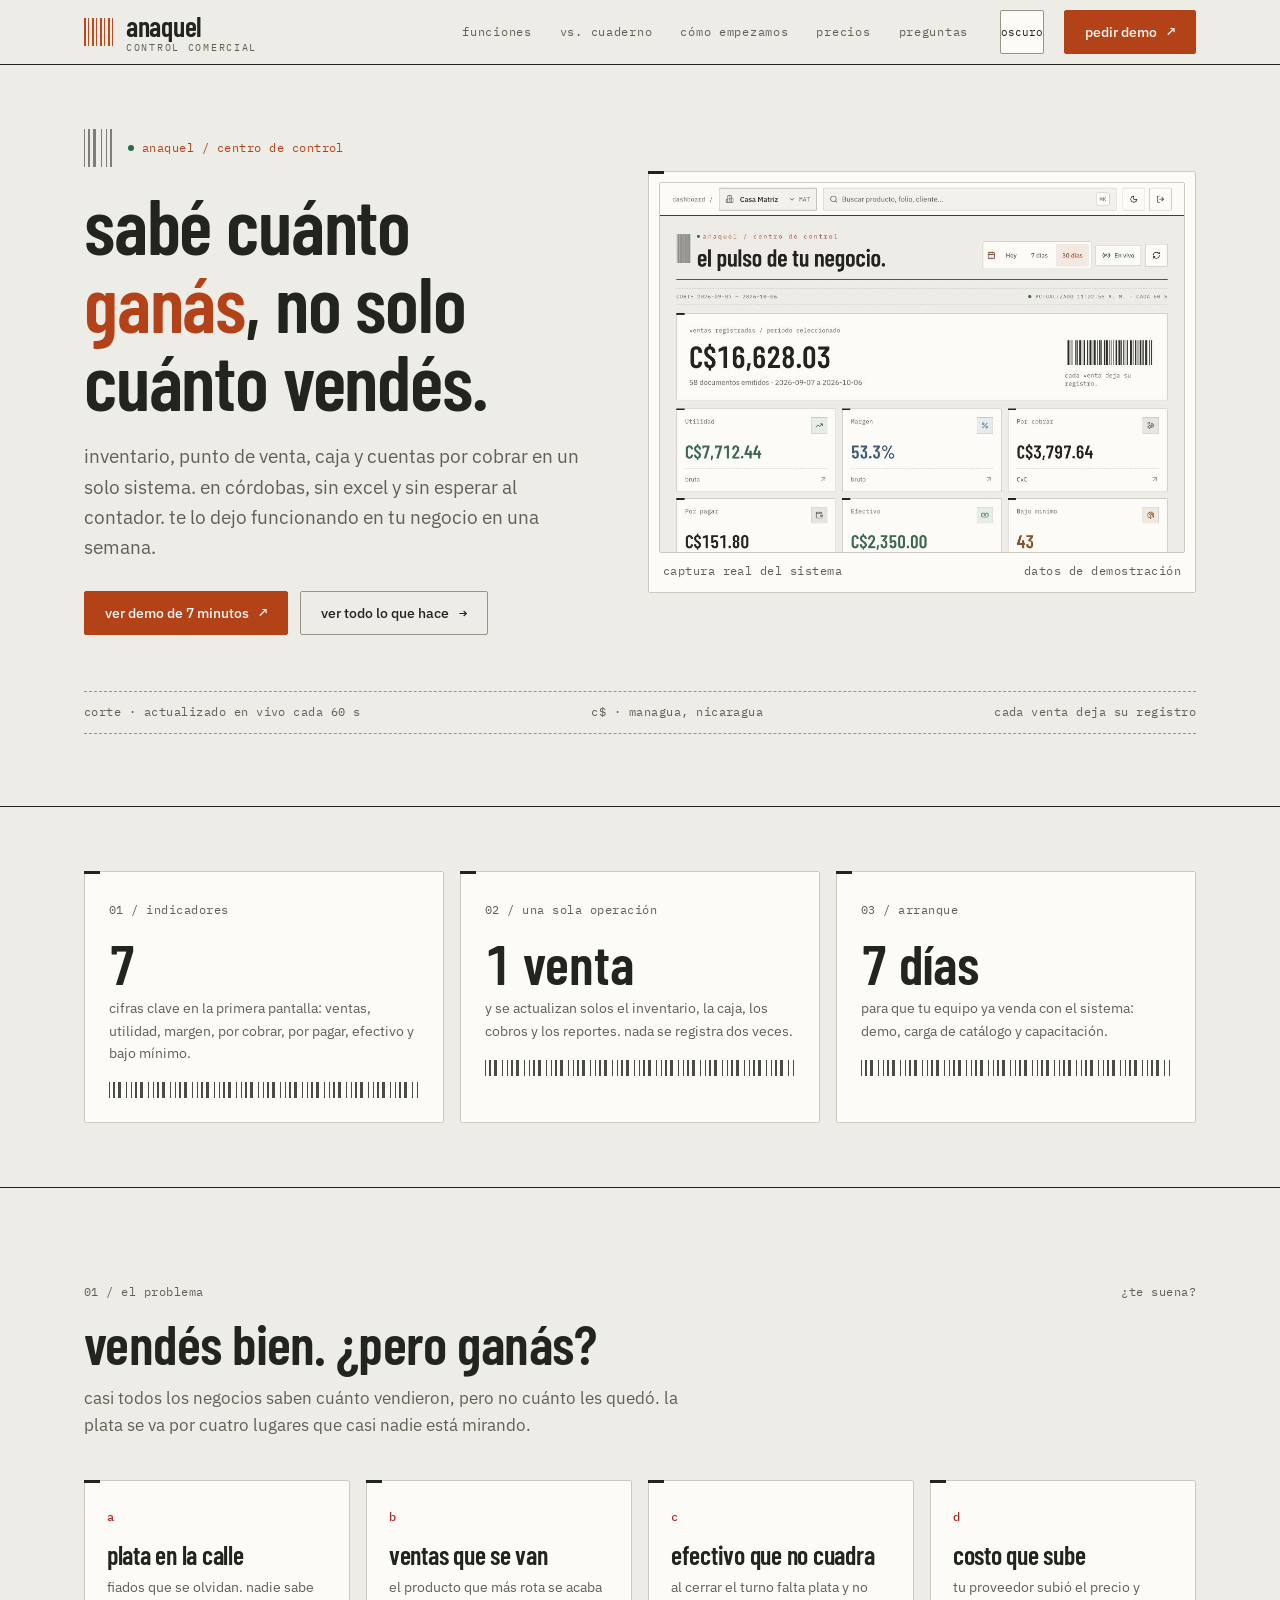
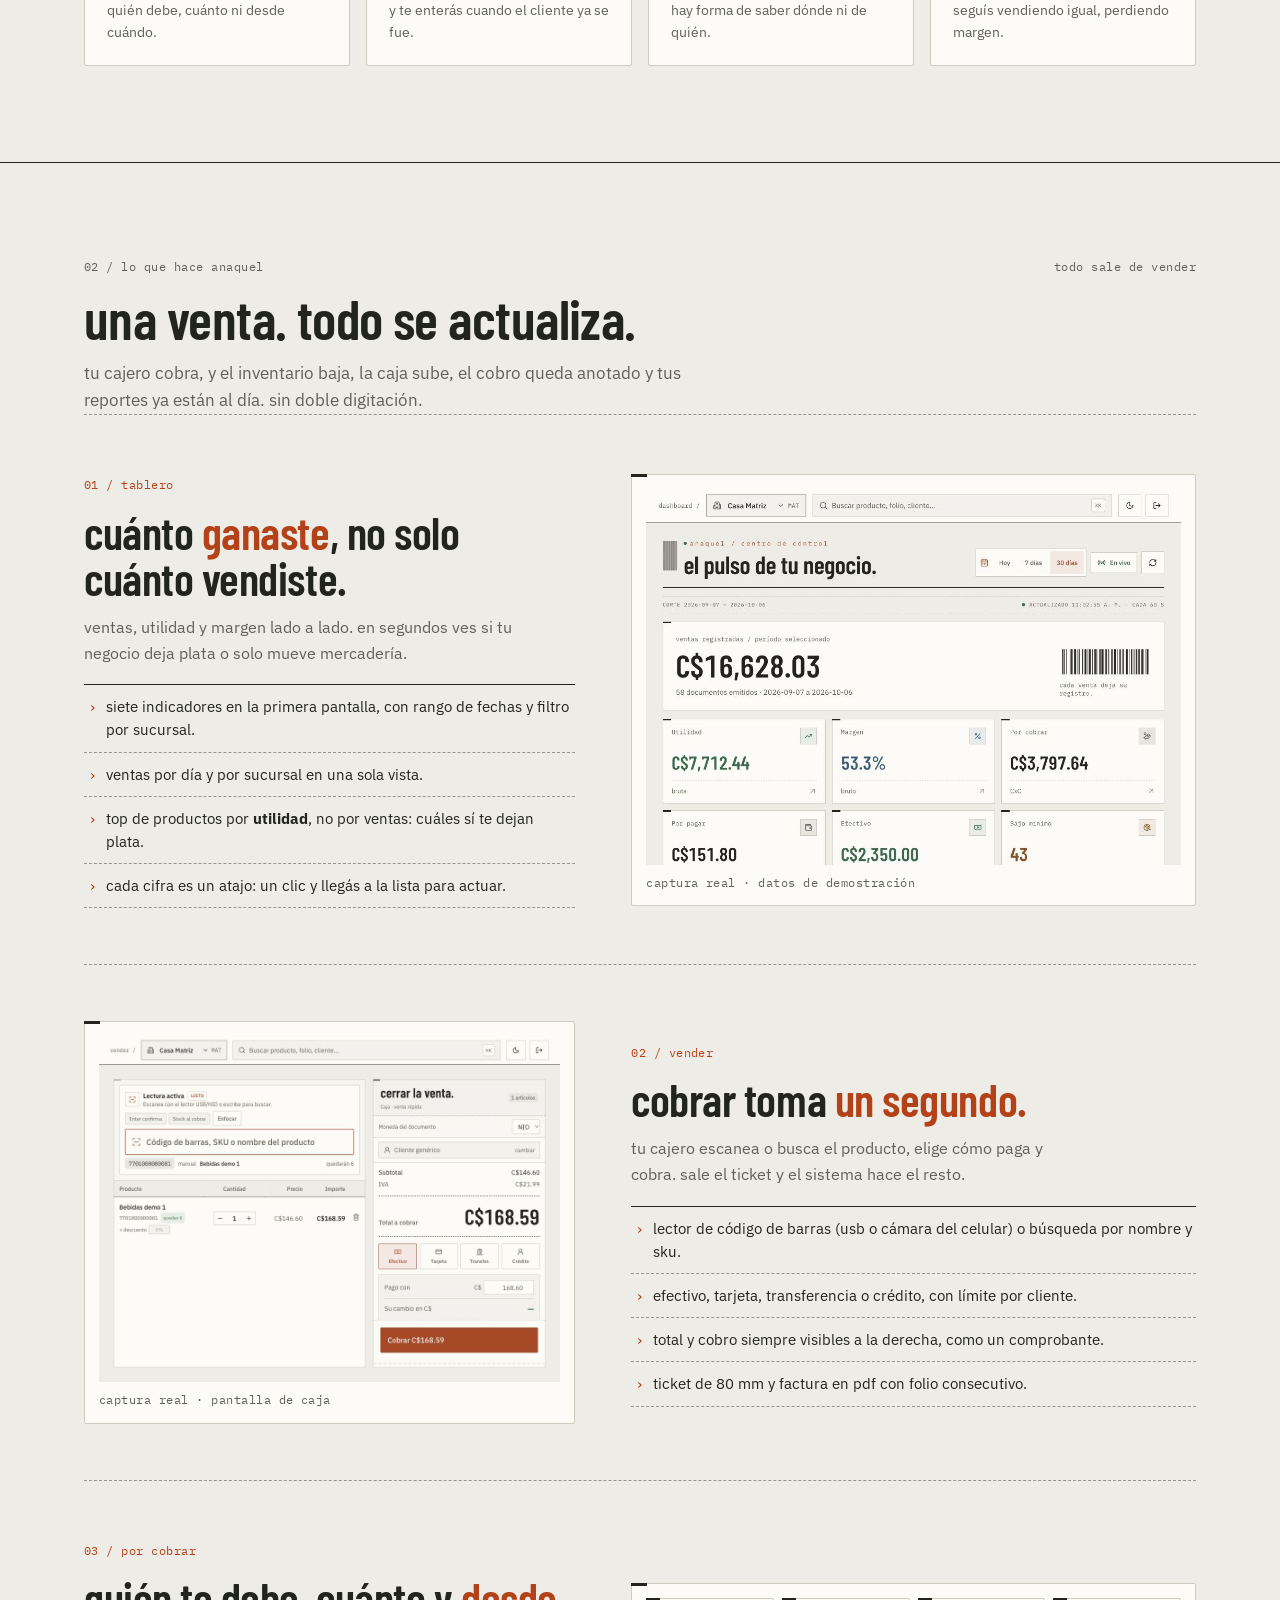
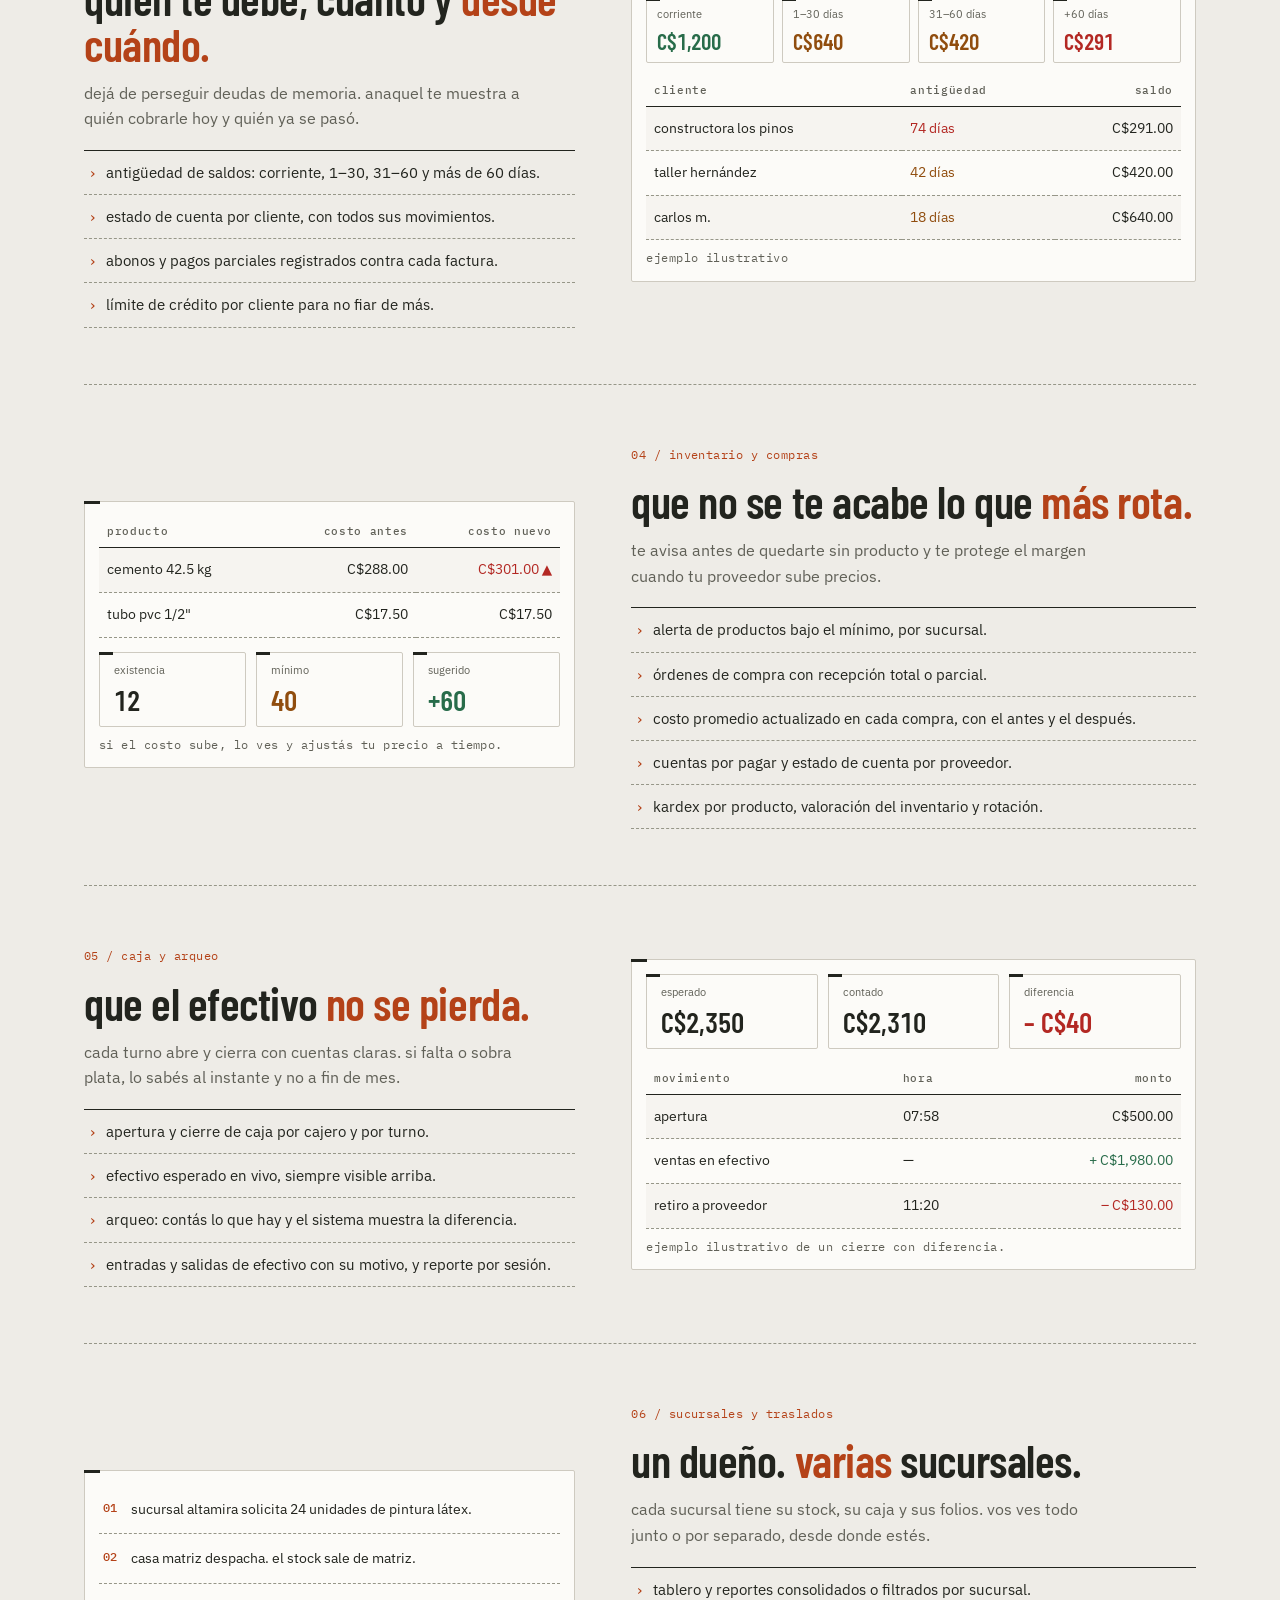
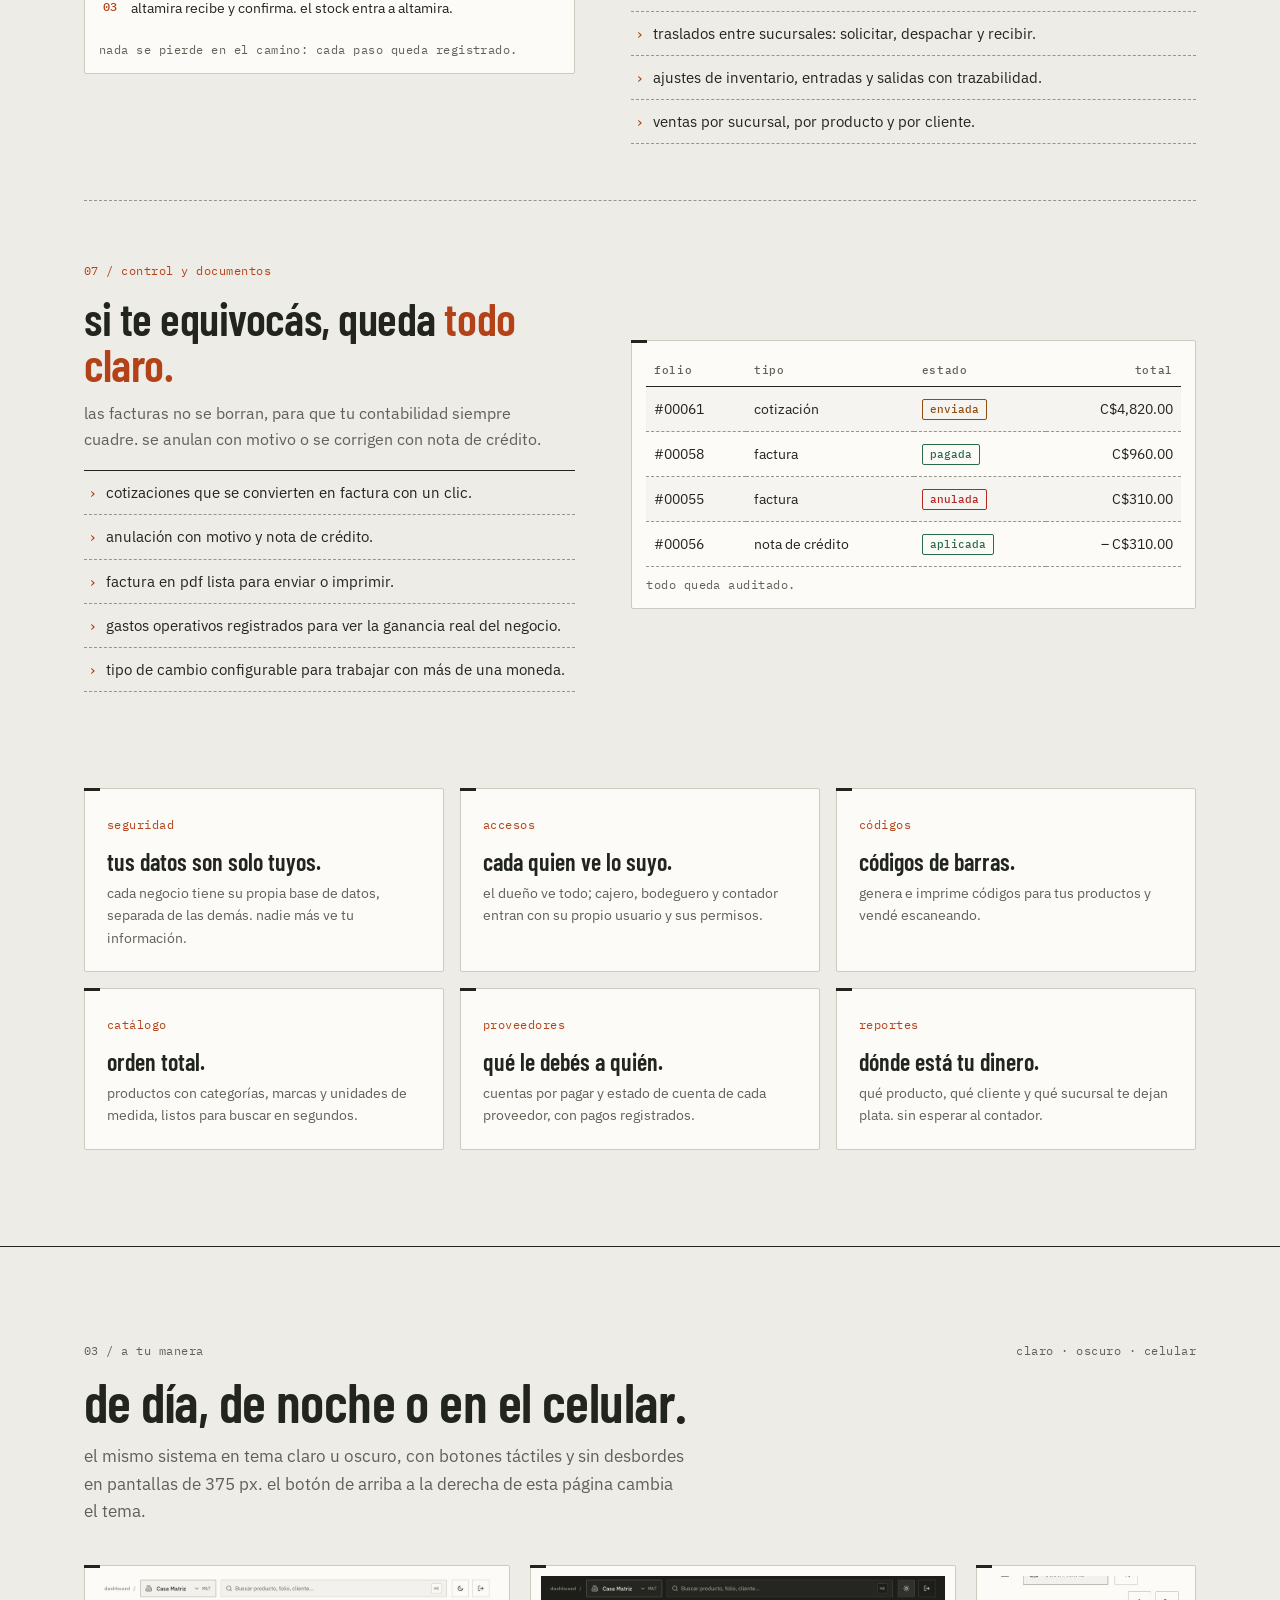
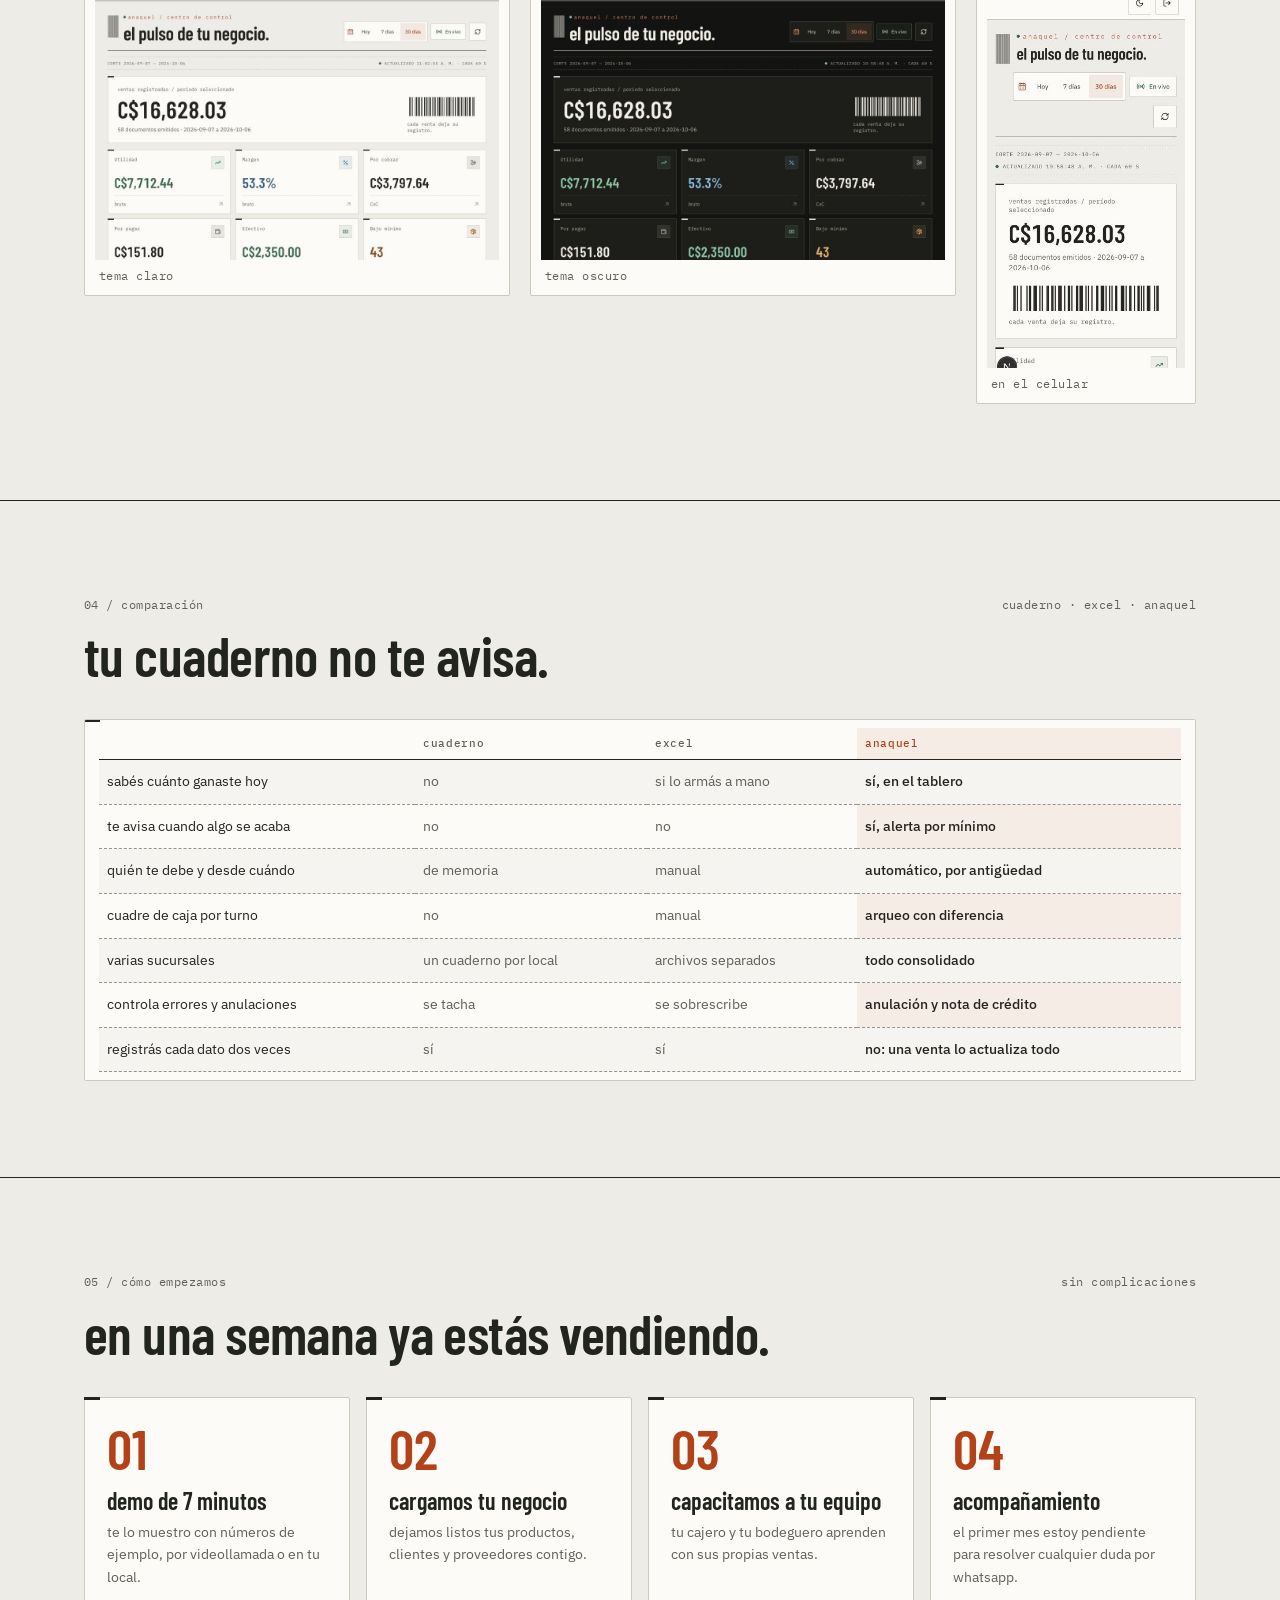
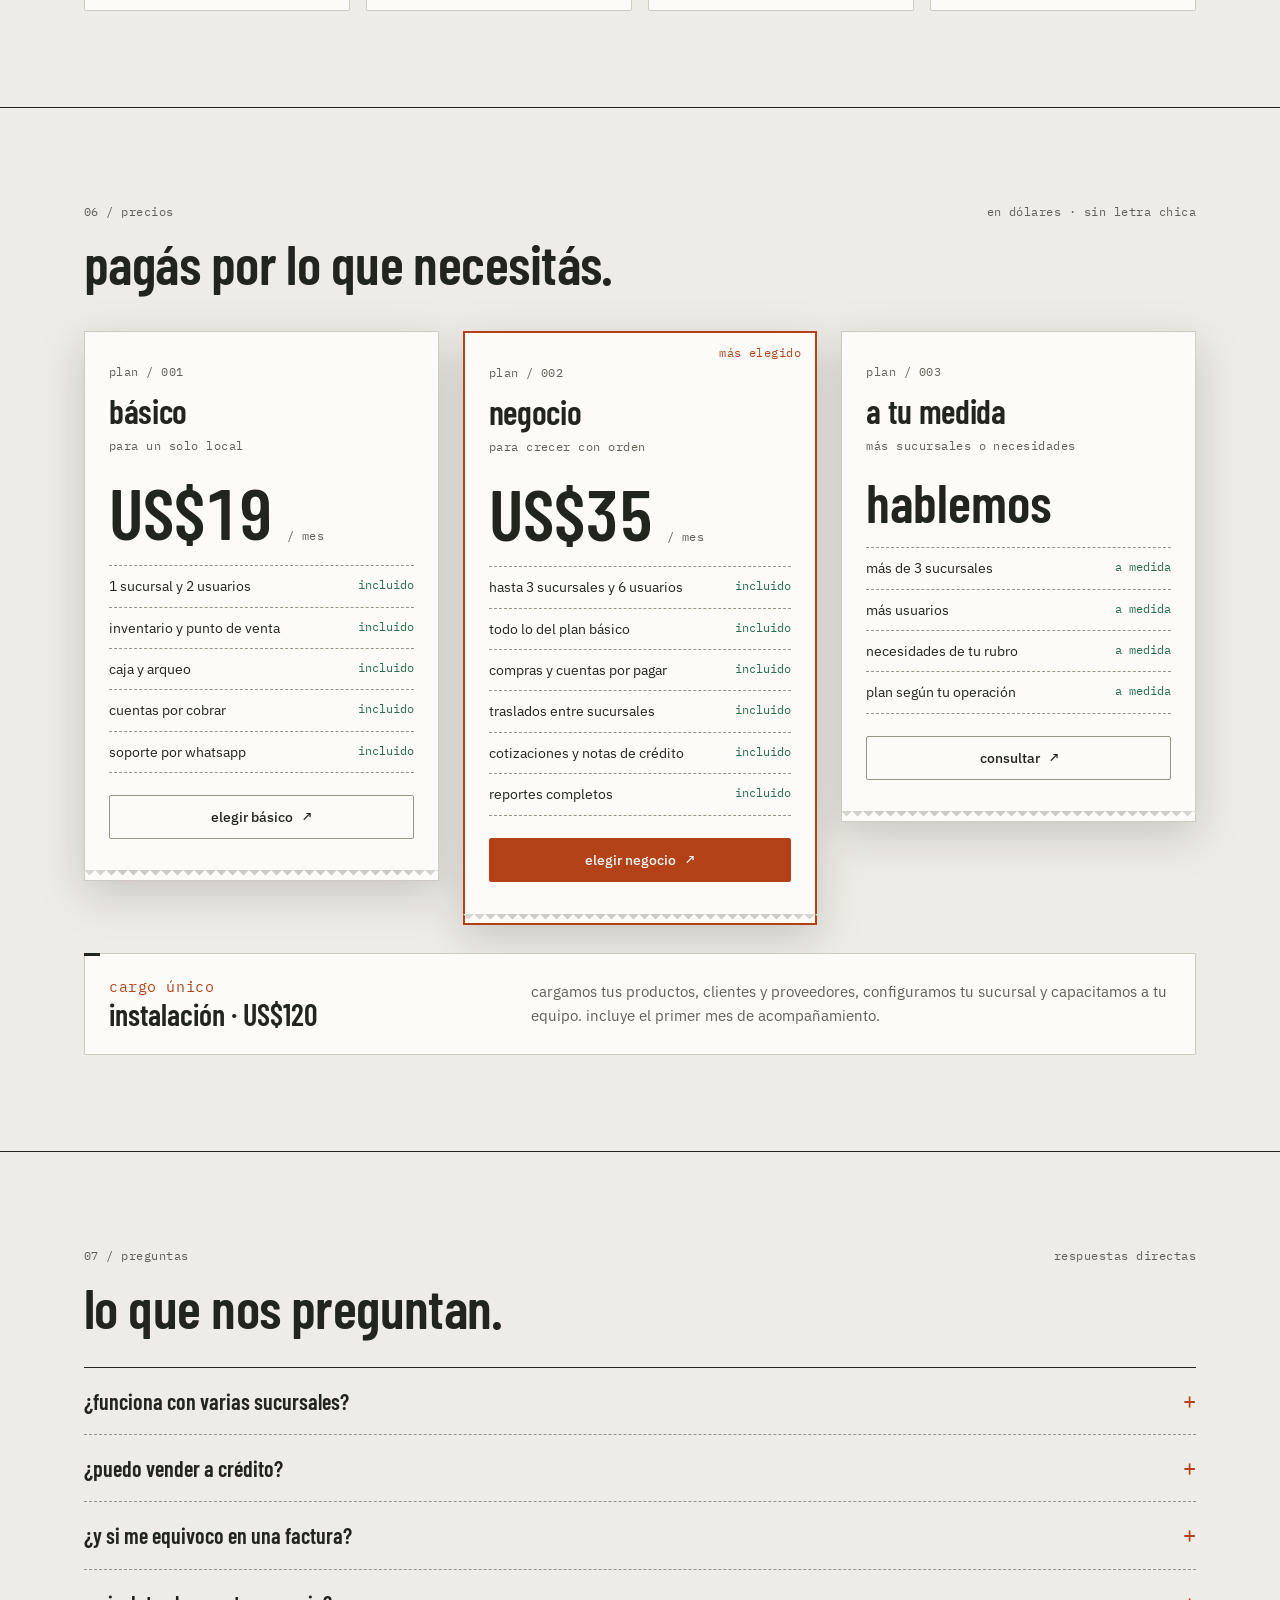
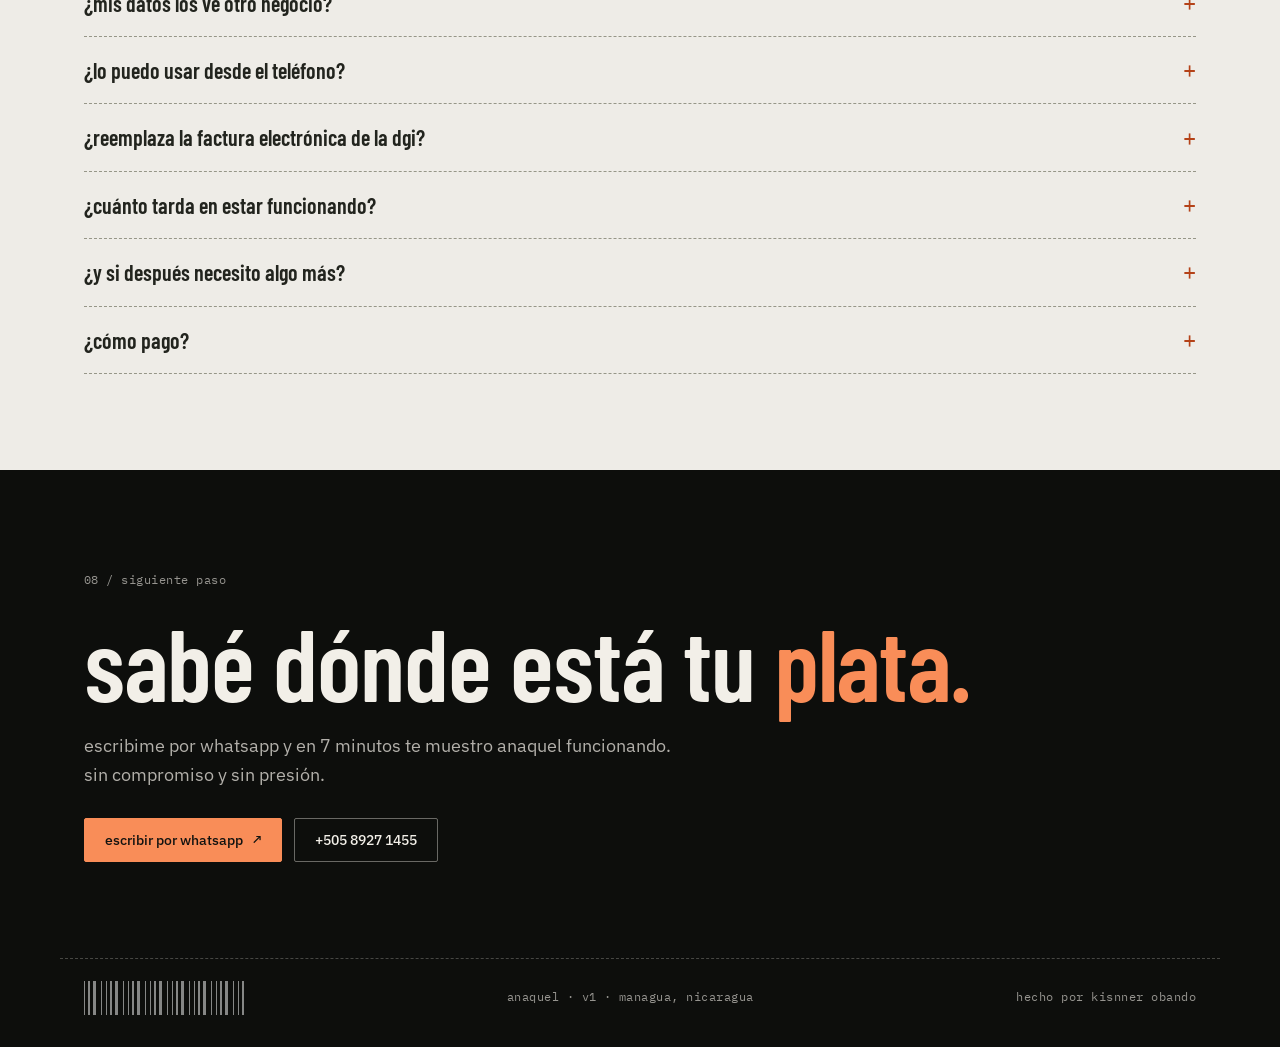
==== index.html @ cf1878a9 "Corrige el espaciado de las listas de funciones" ====
<!doctype html>
<html lang="es">
<head>
<meta charset="utf-8">
<meta name="viewport" content="width=device-width,initial-scale=1">
<title>anaquel — control comercial para tu negocio</title>
<meta name="description" content="Anaquel te muestra cada día cuánto ganaste, quién te debe y qué se te acaba. Inventario, punto de venta, caja, compras, sucursales y reportes en córdobas. Hecho en Managua.">
<meta property="og:title" content="anaquel — sabé cuánto ganás, no solo cuánto vendés.">
<meta property="og:description" content="Inventario, punto de venta, caja, cuentas por cobrar y reportes en un solo sistema, en córdobas.">
<meta property="og:type" content="website">
<meta property="og:image" content="https://kisnner26.github.io/anaquel-landing/assets/dashboard.png">
<meta name="theme-color" content="#ebe8e1" media="(prefers-color-scheme: light)">
<meta name="theme-color" content="#121311" media="(prefers-color-scheme: dark)">
<link rel="preconnect" href="https://fonts.googleapis.com">
<link rel="preconnect" href="https://fonts.gstatic.com" crossorigin>
<link href="https://fonts.googleapis.com/css2?family=Barlow+Condensed:wght@500;600;700&family=IBM+Plex+Mono:wght@400;500&family=IBM+Plex+Sans:wght@400;500;600&display=swap" rel="stylesheet">
<style>
/* ============================================================
   Tokens — los mismos del producto (frontend/app/globals.css)
   papel cálido, tinta oscura y naranja de señalización
   ============================================================ */
:root{
  --canvas:43 19% 92%;--surface:43 40% 98%;--surface-2:43 21% 94%;
  --foreground:80 9% 13%;--muted:43 16% 89%;--muted-foreground:60 5% 36%;
  --border:43 12% 78%;--border-strong:60 6% 56%;
  --primary:16 76% 40%;--primary-foreground:43 40% 98%;
  --positive:150 46% 29%;--negative:2 67% 42%;--warning:29 82% 31%;--info:200 49% 32%;
  --rail:70 8% 5%;--rail-fg:43 28% 93%;
  --radius:2px;
  --font-display:'Barlow Condensed','Arial Narrow',sans-serif;
  --font-sans:'IBM Plex Sans',system-ui,sans-serif;
  --font-mono:'IBM Plex Mono',ui-monospace,Menlo,monospace;
}
:root.dark{
  --canvas:70 8% 7%;--surface:70 7% 11%;--surface-2:70 6% 14%;
  --foreground:43 28% 93%;--muted:70 6% 18%;--muted-foreground:43 10% 67%;
  --border:70 5% 26%;--border-strong:43 8% 42%;
  --primary:20 93% 66%;--primary-foreground:70 8% 7%;
  --positive:150 43% 64%;--negative:2 78% 71%;--warning:35 82% 65%;--info:200 62% 69%;
}
*{box-sizing:border-box;margin:0;padding:0}
html{color-scheme:light;scroll-behavior:smooth}
html.dark{color-scheme:dark}
body{background:hsl(var(--canvas));color:hsl(var(--foreground));font:400 16px/1.6 var(--font-sans);-webkit-font-smoothing:antialiased;text-rendering:optimizeLegibility;overflow-x:hidden}
a{color:inherit}
img{display:block;max-width:100%;height:auto}
:focus-visible{outline:2px solid hsl(var(--primary));outline-offset:2px}
.w{max-width:1160px;margin:0 auto;padding:0 24px}
.tabular{font-variant-numeric:tabular-nums;font-feature-settings:"tnum"}

/* ---- primitivas del lenguaje ---- */
.code{font:400 12px/1.4 var(--font-mono);color:hsl(var(--muted-foreground));letter-spacing:.04em}
.code.accent{color:hsl(var(--primary))}
.code i{display:inline-block;width:6px;height:6px;border-radius:50%;background:hsl(var(--positive));margin-right:8px;vertical-align:1px}
h1,h2,h3{font-family:var(--font-display);font-weight:600;line-height:1;letter-spacing:-.01em}
.panel{position:relative;border:1px solid hsl(var(--border));background:hsl(var(--surface));border-radius:var(--radius)}
.panel::before{content:"";position:absolute;top:-1px;left:-1px;width:16px;height:3px;background:hsl(var(--foreground));pointer-events:none}
.perf{border:0;border-top:1px dashed hsl(var(--border-strong));margin:0}
.barcode{--bar:hsl(var(--foreground));height:34px;opacity:.82;background-image:repeating-linear-gradient(90deg,var(--bar) 0 1px,transparent 1px 4px,var(--bar) 4px 6px,transparent 6px 9px,var(--bar) 9px 12px,transparent 12px 17px,var(--bar) 17px 18px,transparent 18px 22px)}
.barcode.thin{height:16px}
.barcode.light{--bar:rgb(255 255 255/.5);opacity:1}
.btn{display:inline-flex;align-items:center;gap:10px;min-height:44px;padding:0 20px;border-radius:var(--radius);font:500 14px/1 var(--font-sans);text-decoration:none;border:1px solid hsl(var(--primary));background:hsl(var(--primary));color:hsl(var(--primary-foreground));cursor:pointer;transition:filter .15s}
.btn:hover{filter:brightness(1.08)}
.btn.outline{background:transparent;color:hsl(var(--foreground));border-color:hsl(var(--border-strong))}
.btn.outline:hover{border-color:hsl(var(--foreground));filter:none}
.btn .arr{font-family:var(--font-mono)}
section{padding:96px 0;border-top:1px solid hsl(var(--foreground))}
.sec-head{display:flex;justify-content:space-between;align-items:baseline;gap:16px;margin-bottom:12px}
.stitle{font-size:clamp(36px,5vw,56px);margin:14px 0 14px}
.slead{color:hsl(var(--muted-foreground));max-width:60ch;font-size:17px}
.dashed-top{border-top:1px dashed hsl(var(--border-strong))}

/* ---- barra superior ---- */
header.top{position:sticky;top:0;z-index:30;background:hsl(var(--canvas)/.94);backdrop-filter:blur(8px);border-bottom:1px solid hsl(var(--foreground))}
header.top .w{display:flex;align-items:center;gap:20px;min-height:64px}
.brand{display:flex;align-items:center;gap:12px;text-decoration:none}
.brand .barcode{width:30px;height:28px;opacity:.95;background-image:repeating-linear-gradient(90deg,hsl(var(--primary)) 0 2px,transparent 2px 4px,hsl(var(--primary)) 4px 5px,transparent 5px 8px)}
.brand b{font:600 28px/1 var(--font-display);letter-spacing:-.01em;display:block}
.brand small{display:block;font:400 9.5px/1 var(--font-mono);letter-spacing:.18em;text-transform:uppercase;color:hsl(var(--muted-foreground));margin-top:3px}
nav.menu{display:flex;gap:4px;margin-left:auto}
nav.menu a{font:400 12px/1 var(--font-mono);letter-spacing:.06em;text-decoration:none;padding:10px 12px;color:hsl(var(--muted-foreground));border-radius:var(--radius)}
nav.menu a:hover{color:hsl(var(--foreground));background:hsl(var(--muted))}
.theme{min-height:44px;min-width:44px;display:grid;place-items:center;border:1px solid hsl(var(--border-strong));background:hsl(var(--surface));color:hsl(var(--foreground));border-radius:var(--radius);cursor:pointer;font:400 11px/1 var(--font-mono)}
.theme:hover{border-color:hsl(var(--foreground))}

/* ---- hero ---- */
.hero{border-top:0;padding:64px 0 72px}
.hero-grid{display:grid;grid-template-columns:1fr 1.08fr;gap:56px;align-items:center}
.hero h1{font-size:clamp(46px,6.1vw,80px);margin:18px 0 22px;letter-spacing:-.015em}
.hero h1 em{font-style:normal;color:hsl(var(--primary))}
.hero .slead{font-size:19px;color:hsl(var(--muted-foreground));margin-bottom:28px}
.cta{display:flex;gap:12px;flex-wrap:wrap}
.hero-head{display:flex;align-items:center;gap:14px}
.hero-head .barcode{width:30px;height:38px;opacity:.55}
.shot{padding:10px}
.shot img{border:1px solid hsl(var(--border));border-radius:var(--radius)}
.shot figcaption{padding:10px 4px 2px;display:flex;justify-content:space-between;gap:12px}
.cutline{display:flex;justify-content:space-between;gap:16px;flex-wrap:wrap;padding:12px 0;margin-top:56px;border-top:1px dashed hsl(var(--border-strong));border-bottom:1px dashed hsl(var(--border-strong))}

/* ---- tarjetas de cifras ---- */
.stats{display:grid;grid-template-columns:repeat(3,1fr);gap:16px}
.stat{padding:24px}
.stat .v{font:600 56px/1 var(--font-display);margin:14px 0 6px;font-variant-numeric:tabular-nums}
.stat .d{color:hsl(var(--muted-foreground));font-size:14px}
.stat .barcode{margin-top:18px;height:16px}

/* ---- problema ---- */
.pain{display:grid;grid-template-columns:repeat(4,1fr);gap:16px;margin-top:40px}
.pain .panel{padding:22px}
.pain .n{font:500 12px/1 var(--font-mono);color:hsl(var(--negative))}
.pain h3{font-size:26px;margin:14px 0 8px}
.pain p{font-size:14px;color:hsl(var(--muted-foreground))}

/* ---- funciones ---- */
.feat{display:grid;grid-template-columns:1fr 1.15fr;gap:56px;align-items:center;padding:56px 0;border-top:1px dashed hsl(var(--border-strong))}
.feat:first-of-type{border-top:0;padding-top:40px}
.feat.rev .txt{order:2}
.feat h3{font-size:clamp(32px,4vw,46px);margin:12px 0 14px}
.feat h3 em{font-style:normal;color:hsl(var(--primary))}
.feat p.lead{color:hsl(var(--muted-foreground));margin-bottom:18px;max-width:46ch}
.feat ul{list-style:none;border-top:1px solid hsl(var(--foreground))}
.feat li{position:relative;padding:10px 0 10px 22px;border-bottom:1px dashed hsl(var(--border-strong));font-size:14.5px}
.feat li::before{content:"›";position:absolute;left:4px;top:10px;font-family:var(--font-mono);color:hsl(var(--primary))}
.vis{padding:14px}
.vis .cap{margin-top:10px}

/* mini-interfaces (mismos componentes del producto) */
.kpis{display:grid;grid-template-columns:repeat(3,1fr);gap:10px}
.tile{position:relative;border:1px solid hsl(var(--border));background:hsl(var(--surface));padding:12px 14px;border-radius:var(--radius)}
.tile::before{content:"";position:absolute;top:-1px;left:-1px;width:14px;height:3px;background:hsl(var(--foreground))}
.tile .k{font:400 11px/1 var(--font-sans);color:hsl(var(--muted-foreground));margin-bottom:10px}
.tile .v{font:600 28px/1 var(--font-display);font-variant-numeric:tabular-nums}
.pos{color:hsl(var(--positive))}.neg{color:hsl(var(--negative))}.warn{color:hsl(var(--warning))}.inf{color:hsl(var(--info))}
table.ledger{width:100%;border-collapse:collapse;font-size:13.5px}
table.ledger th{font:500 11px/1 var(--font-mono);letter-spacing:.06em;color:hsl(var(--muted-foreground));text-align:left;padding:10px 8px;border-bottom:1px solid hsl(var(--foreground));text-transform:lowercase}
table.ledger td{padding:11px 8px;border-bottom:1px dashed hsl(var(--border-strong))}
table.ledger tr:nth-child(even) td{background:hsl(var(--surface-2)/.6)}
table.ledger td.r,table.ledger th.r{text-align:right;font-variant-numeric:tabular-nums}
.badge{display:inline-block;font:500 11px/1 var(--font-mono);padding:4px 7px;border-radius:var(--radius);border:1px solid currentColor}
.aging{display:grid;grid-template-columns:repeat(4,1fr);gap:8px;margin-bottom:12px}
.aging .tile{padding:10px}
.aging .tile .v{font-size:22px}
.fl{display:grid;gap:0}
.fl .st{display:flex;gap:14px;align-items:flex-start;padding:13px 4px;border-bottom:1px dashed hsl(var(--border-strong));font-size:14px}
.fl .st b{font:500 12px/1.6 var(--font-mono);color:hsl(var(--primary));flex:none}
.cash3{display:grid;grid-template-columns:repeat(3,1fr);gap:10px;margin-bottom:14px}

/* ---- más ---- */
.more{display:grid;grid-template-columns:repeat(3,1fr);gap:16px;margin-top:40px}
.more .panel{padding:22px}
.more h4{font:600 24px/1.05 var(--font-display);margin:12px 0 8px}
.more p{font-size:14px;color:hsl(var(--muted-foreground))}

/* ---- claro/oscuro/móvil ---- */
.modes{display:grid;grid-template-columns:1fr 1fr 220px;gap:20px;align-items:start;margin-top:40px}
.modes .panel{padding:10px}

/* ---- comparación ---- */
.cmp{margin-top:36px;overflow-x:auto}
.cmp table{min-width:680px}
.cmp td:nth-child(4),.cmp th:nth-child(4){background:hsl(var(--primary)/.08)}
.cmp td:nth-child(4){font-weight:500}
.cmp th:nth-child(4){color:hsl(var(--primary))}
.cmp td:not(:first-child):not(:nth-child(4)){color:hsl(var(--muted-foreground))}

/* ---- pasos ---- */
.steps{display:grid;grid-template-columns:repeat(4,1fr);gap:16px;margin-top:36px}
.steps .panel{padding:22px}
.steps b{font:600 56px/1 var(--font-display);color:hsl(var(--primary))}
.steps h4{font:600 24px/1.05 var(--font-display);margin:10px 0 8px}
.steps p{font-size:14px;color:hsl(var(--muted-foreground))}

/* ---- precios: comprobantes ---- */
.plans{display:grid;grid-template-columns:repeat(3,1fr);gap:24px;margin-top:40px;align-items:start}
.receipt{--tooth:11px;position:relative;background:hsl(var(--surface));border:1px solid hsl(var(--border));padding:26px 24px calc(30px + var(--tooth));
  -webkit-mask:linear-gradient(#000 0 0) top/100% calc(100% - var(--tooth)) no-repeat,linear-gradient(45deg,#000 49%,transparent 51%) bottom left/var(--tooth) var(--tooth) repeat-x,linear-gradient(-45deg,#000 49%,transparent 51%) bottom left/var(--tooth) var(--tooth) repeat-x;
  mask:linear-gradient(#000 0 0) top/100% calc(100% - var(--tooth)) no-repeat,linear-gradient(45deg,#000 49%,transparent 51%) bottom left/var(--tooth) var(--tooth) repeat-x,linear-gradient(-45deg,#000 49%,transparent 51%) bottom left/var(--tooth) var(--tooth) repeat-x}
.plans-wrap{filter:drop-shadow(0 14px 22px hsl(28 45% 4%/.18))}
.receipt.hot{border-color:hsl(var(--primary));border-width:2px}
.receipt h3{font-size:34px;margin:10px 0 4px}
.receipt .price{font:600 72px/1 var(--font-display);margin:18px 0 4px;font-variant-numeric:tabular-nums}
.receipt .price small{font:400 12px/1 var(--font-mono);color:hsl(var(--muted-foreground));letter-spacing:.04em}
.receipt ul{list-style:none;margin:18px 0 22px;border-top:1px dashed hsl(var(--border-strong))}
.receipt li{display:flex;justify-content:space-between;gap:12px;padding:9px 0;border-bottom:1px dashed hsl(var(--border-strong));font-size:14px}
.receipt li span:last-child{font-family:var(--font-mono);color:hsl(var(--positive));font-size:12px}
.receipt .btn{width:100%;justify-content:center}
.tag{position:absolute;top:12px;right:14px}
.setup{margin-top:28px;padding:20px 24px;display:flex;justify-content:space-between;gap:20px;flex-wrap:wrap;align-items:center}
.setup b{font:600 30px/1 var(--font-display)}
.setup span{color:hsl(var(--muted-foreground));font-size:14.5px;max-width:640px}

/* ---- faq ---- */
.faq{margin-top:32px;border-top:1px solid hsl(var(--foreground))}
details{border-bottom:1px dashed hsl(var(--border-strong));padding:20px 0}
summary{list-style:none;cursor:pointer;font:600 22px/1.2 var(--font-display);display:flex;justify-content:space-between;gap:20px;align-items:center}
summary::-webkit-details-marker{display:none}
summary::after{content:"+";font:400 22px/1 var(--font-mono);color:hsl(var(--primary))}
details[open] summary::after{content:"–"}
details p{margin-top:12px;color:hsl(var(--muted-foreground));max-width:70ch;font-size:15.5px}

/* ---- cierre ---- */
.final{background:hsl(var(--rail));color:hsl(var(--rail-fg));border-top:0;padding:96px 0}
.final .code{color:hsl(var(--rail-fg)/.6)}
.final h2{font-size:clamp(48px,8vw,104px);margin:18px 0 20px}
.final h2 em{font-style:normal;color:hsl(20 93% 66%)}
.final p{color:hsl(var(--rail-fg)/.72);max-width:54ch;font-size:18px;margin-bottom:28px}
.final .btn{background:hsl(20 93% 66%);border-color:hsl(20 93% 66%);color:hsl(70 8% 7%)}
.final .btn.outline{background:transparent;color:hsl(var(--rail-fg));border-color:hsl(var(--rail-fg)/.4)}
footer.foot{background:hsl(var(--rail));color:hsl(var(--rail-fg));padding:0 0 32px}
footer.foot .w{border-top:1px dashed hsl(var(--rail-fg)/.25);padding-top:22px;display:flex;justify-content:space-between;gap:16px;flex-wrap:wrap;align-items:center}
footer.foot .barcode{width:160px}
footer.foot .code{color:hsl(var(--rail-fg)/.6)}

/* ---- responsive ---- */
@media (max-width:960px){
  nav.menu{display:none}
  .theme{margin-left:auto}
  .hero{padding:40px 0 56px}
  .hero-grid,.feat{grid-template-columns:1fr;gap:32px}
  .feat.rev .txt{order:0}
  .stats,.more,.plans{grid-template-columns:1fr}
  .pain,.steps{grid-template-columns:1fr 1fr}
  .modes{grid-template-columns:1fr 1fr}.modes .mobile{grid-column:1/-1;max-width:260px}
  section{padding:68px 0}
  .plans{gap:32px}
}
@media (max-width:560px){
  .w{padding:0 16px}
  .pain,.steps,.modes{grid-template-columns:1fr}
  .kpis{grid-template-columns:1fr 1fr}
  .aging{grid-template-columns:1fr 1fr}
  .cash3{grid-template-columns:1fr}
  header.top .w{gap:12px}
  .brand small{display:none}
}
@media (prefers-reduced-motion:reduce){html{scroll-behavior:auto}*{transition:none!important}}
</style>
</head>
<body>

<header class="top">
  <div class="w">
    <a class="brand" href="#top" aria-label="anaquel, inicio">
      <span class="barcode" aria-hidden="true"></span>
      <span><b>anaquel</b><small>control comercial</small></span>
    </a>
    <nav class="menu" aria-label="Secciones">
      <a href="#funciones">funciones</a>
      <a href="#comparar">vs. cuaderno</a>
      <a href="#proceso">cómo empezamos</a>
      <a href="#precios">precios</a>
      <a href="#faq">preguntas</a>
    </nav>
    <button class="theme" type="button" data-theme-toggle aria-pressed="false" aria-label="Cambiar entre tema claro y oscuro">oscuro</button>
    <a class="btn" href="https://wa.me/50589271455?text=Hola%2C%20quiero%20ver%20la%20demo%20de%20Anaquel" target="_blank" rel="noopener">pedir demo <span class="arr" aria-hidden="true">↗</span></a>
  </div>
</header>

<main id="top">

<!-- ===== HERO ===== -->
<section class="hero">
  <div class="w">
    <div class="hero-grid">
      <div>
        <div class="hero-head">
          <span class="barcode" aria-hidden="true"></span>
          <span class="code accent"><i></i>anaquel / centro de control</span>
        </div>
        <h1>sabé cuánto <em>ganás</em>, no solo cuánto vendés.</h1>
        <p class="slead">inventario, punto de venta, caja y cuentas por cobrar en un solo sistema. en córdobas, sin excel y sin esperar al contador. te lo dejo funcionando en tu negocio en una semana.</p>
        <div class="cta">
          <a class="btn" href="https://wa.me/50589271455?text=Hola%2C%20quiero%20ver%20la%20demo%20de%20Anaquel" target="_blank" rel="noopener">ver demo de 7 minutos <span class="arr" aria-hidden="true">↗</span></a>
          <a class="btn outline" href="#funciones">ver todo lo que hace <span class="arr" aria-hidden="true">→</span></a>
        </div>
      </div>
      <figure class="panel shot">
        <img src="assets/dashboard.png" width="1024" height="720" alt="Tablero de Anaquel: ventas registradas, utilidad, margen, por cobrar, por pagar, efectivo y bajo mínimo.">
        <figcaption><span class="code">captura real del sistema</span><span class="code">datos de demostración</span></figcaption>
      </figure>
    </div>
    <div class="cutline"><span class="code">corte · actualizado en vivo cada 60 s</span><span class="code">c$ · managua, nicaragua</span><span class="code">cada venta deja su registro</span></div>
  </div>
</section>

<!-- ===== CIFRAS ===== -->
<section style="padding:64px 0">
  <div class="w">
    <div class="stats">
      <div class="panel stat"><span class="code">01 / indicadores</span><div class="v">7</div><p class="d">cifras clave en la primera pantalla: ventas, utilidad, margen, por cobrar, por pagar, efectivo y bajo mínimo.</p><div class="barcode" aria-hidden="true"></div></div>
      <div class="panel stat"><span class="code">02 / una sola operación</span><div class="v">1 venta</div><p class="d">y se actualizan solos el inventario, la caja, los cobros y los reportes. nada se registra dos veces.</p><div class="barcode" aria-hidden="true"></div></div>
      <div class="panel stat"><span class="code">03 / arranque</span><div class="v">7 días</div><p class="d">para que tu equipo ya venda con el sistema: demo, carga de catálogo y capacitación.</p><div class="barcode" aria-hidden="true"></div></div>
    </div>
  </div>
</section>

<!-- ===== PROBLEMA ===== -->
<section>
  <div class="w">
    <div class="sec-head"><span class="code">01 / el problema</span><span class="code">¿te suena?</span></div>
    <h2 class="stitle">vendés bien. ¿pero ganás?</h2>
    <p class="slead">casi todos los negocios saben cuánto vendieron, pero no cuánto les quedó. la plata se va por cuatro lugares que casi nadie está mirando.</p>
    <div class="pain">
      <div class="panel"><span class="n">a</span><h3>plata en la calle</h3><p>fiados que se olvidan. nadie sabe quién debe, cuánto ni desde cuándo.</p></div>
      <div class="panel"><span class="n">b</span><h3>ventas que se van</h3><p>el producto que más rota se acaba y te enterás cuando el cliente ya se fue.</p></div>
      <div class="panel"><span class="n">c</span><h3>efectivo que no cuadra</h3><p>al cerrar el turno falta plata y no hay forma de saber dónde ni de quién.</p></div>
      <div class="panel"><span class="n">d</span><h3>costo que sube</h3><p>tu proveedor subió el precio y seguís vendiendo igual, perdiendo margen.</p></div>
    </div>
  </div>
</section>

<!-- ===== FUNCIONES ===== -->
<section id="funciones">
  <div class="w">
    <div class="sec-head"><span class="code">02 / lo que hace anaquel</span><span class="code">todo sale de vender</span></div>
    <h2 class="stitle">una venta. todo se actualiza.</h2>
    <p class="slead">tu cajero cobra, y el inventario baja, la caja sube, el cobro queda anotado y tus reportes ya están al día. sin doble digitación.</p>

    <!-- 01 dashboard -->
    <div class="feat">
      <div class="txt">
        <span class="code accent">01 / tablero</span>
        <h3>cuánto <em>ganaste</em>, no solo cuánto vendiste.</h3>
        <p class="lead">ventas, utilidad y margen lado a lado. en segundos ves si tu negocio deja plata o solo mueve mercadería.</p>
        <ul>
          <li>siete indicadores en la primera pantalla, con rango de fechas y filtro por sucursal.</li>
          <li>ventas por día y por sucursal en una sola vista.</li>
          <li>top de productos por <b>utilidad</b>, no por ventas: cuáles sí te dejan plata.</li>
          <li>cada cifra es un atajo: un clic y llegás a la lista para actuar.</li>
        </ul>
      </div>
      <figure class="panel vis"><img src="assets/dashboard.png" width="1024" height="720" loading="lazy" alt="Tablero de Anaquel con las cifras del negocio"><figcaption class="code cap">captura real · datos de demostración</figcaption></figure>
    </div>

    <!-- 02 vender -->
    <div class="feat rev">
      <div class="txt">
        <span class="code accent">02 / vender</span>
        <h3>cobrar toma <em>un segundo.</em></h3>
        <p class="lead">tu cajero escanea o busca el producto, elige cómo paga y cobra. sale el ticket y el sistema hace el resto.</p>
        <ul>
          <li>lector de código de barras (usb o cámara del celular) o búsqueda por nombre y sku.</li>
          <li>efectivo, tarjeta, transferencia o crédito, con límite por cliente.</li>
          <li>total y cobro siempre visibles a la derecha, como un comprobante.</li>
          <li>ticket de 80 mm y factura en pdf con folio consecutivo.</li>
        </ul>
      </div>
      <figure class="panel vis"><img src="assets/vender.png" width="1024" height="768" loading="lazy" alt="Pantalla de venta de Anaquel: captura de producto a la izquierda y total a cobrar a la derecha"><figcaption class="code cap">captura real · pantalla de caja</figcaption></figure>
    </div>

    <!-- 03 CxC -->
    <div class="feat">
      <div class="txt">
        <span class="code accent">03 / por cobrar</span>
        <h3>quién te debe, cuánto y <em>desde cuándo.</em></h3>
        <p class="lead">dejá de perseguir deudas de memoria. anaquel te muestra a quién cobrarle hoy y quién ya se pasó.</p>
        <ul>
          <li>antigüedad de saldos: corriente, 1–30, 31–60 y más de 60 días.</li>
          <li>estado de cuenta por cliente, con todos sus movimientos.</li>
          <li>abonos y pagos parciales registrados contra cada factura.</li>
          <li>límite de crédito por cliente para no fiar de más.</li>
        </ul>
      </div>
      <div class="panel vis" aria-label="Ejemplo ilustrativo de cuentas por cobrar">
        <div class="aging">
          <div class="tile"><div class="k">corriente</div><div class="v pos">C$1,200</div></div>
          <div class="tile"><div class="k">1–30 días</div><div class="v warn">C$640</div></div>
          <div class="tile"><div class="k">31–60 días</div><div class="v warn">C$420</div></div>
          <div class="tile"><div class="k">+60 días</div><div class="v neg">C$291</div></div>
        </div>
        <table class="ledger">
          <tr><th>cliente</th><th>antigüedad</th><th class="r">saldo</th></tr>
          <tr><td>constructora los pinos</td><td class="neg">74 días</td><td class="r">C$291.00</td></tr>
          <tr><td>taller hernández</td><td class="warn">42 días</td><td class="r">C$420.00</td></tr>
          <tr><td>carlos m.</td><td class="warn">18 días</td><td class="r">C$640.00</td></tr>
        </table>
        <p class="code cap">ejemplo ilustrativo</p>
      </div>
    </div>

    <!-- 04 compras -->
    <div class="feat rev">
      <div class="txt">
        <span class="code accent">04 / inventario y compras</span>
        <h3>que no se te acabe lo que <em>más rota.</em></h3>
        <p class="lead">te avisa antes de quedarte sin producto y te protege el margen cuando tu proveedor sube precios.</p>
        <ul>
          <li>alerta de productos bajo el mínimo, por sucursal.</li>
          <li>órdenes de compra con recepción total o parcial.</li>
          <li>costo promedio actualizado en cada compra, con el antes y el después.</li>
          <li>cuentas por pagar y estado de cuenta por proveedor.</li>
          <li>kardex por producto, valoración del inventario y rotación.</li>
        </ul>
      </div>
      <div class="panel vis" aria-label="Ejemplo ilustrativo de recepción de compra">
        <table class="ledger">
          <tr><th>producto</th><th class="r">costo antes</th><th class="r">costo nuevo</th></tr>
          <tr><td>cemento 42.5 kg</td><td class="r">C$288.00</td><td class="r neg">C$301.00 ▲</td></tr>
          <tr><td>tubo pvc 1/2"</td><td class="r">C$17.50</td><td class="r">C$17.50</td></tr>
        </table>
        <div class="kpis" style="margin-top:14px">
          <div class="tile"><div class="k">existencia</div><div class="v">12</div></div>
          <div class="tile"><div class="k">mínimo</div><div class="v warn">40</div></div>
          <div class="tile"><div class="k">sugerido</div><div class="v pos">+60</div></div>
        </div>
        <p class="code cap">si el costo sube, lo ves y ajustás tu precio a tiempo.</p>
      </div>
    </div>

    <!-- 05 caja -->
    <div class="feat">
      <div class="txt">
        <span class="code accent">05 / caja y arqueo</span>
        <h3>que el efectivo <em>no se pierda.</em></h3>
        <p class="lead">cada turno abre y cierra con cuentas claras. si falta o sobra plata, lo sabés al instante y no a fin de mes.</p>
        <ul>
          <li>apertura y cierre de caja por cajero y por turno.</li>
          <li>efectivo esperado en vivo, siempre visible arriba.</li>
          <li>arqueo: contás lo que hay y el sistema muestra la diferencia.</li>
          <li>entradas y salidas de efectivo con su motivo, y reporte por sesión.</li>
        </ul>
      </div>
      <div class="panel vis" aria-label="Ejemplo ilustrativo de cierre de caja">
        <div class="cash3">
          <div class="tile"><div class="k">esperado</div><div class="v">C$2,350</div></div>
          <div class="tile"><div class="k">contado</div><div class="v">C$2,310</div></div>
          <div class="tile"><div class="k">diferencia</div><div class="v neg">– C$40</div></div>
        </div>
        <table class="ledger">
          <tr><th>movimiento</th><th>hora</th><th class="r">monto</th></tr>
          <tr><td>apertura</td><td>07:58</td><td class="r">C$500.00</td></tr>
          <tr><td>ventas en efectivo</td><td>—</td><td class="r pos">+ C$1,980.00</td></tr>
          <tr><td>retiro a proveedor</td><td>11:20</td><td class="r neg">– C$130.00</td></tr>
        </table>
        <p class="code cap">ejemplo ilustrativo de un cierre con diferencia.</p>
      </div>
    </div>

    <!-- 06 sucursales -->
    <div class="feat rev">
      <div class="txt">
        <span class="code accent">06 / sucursales y traslados</span>
        <h3>un dueño. <em>varias</em> sucursales.</h3>
        <p class="lead">cada sucursal tiene su stock, su caja y sus folios. vos ves todo junto o por separado, desde donde estés.</p>
        <ul>
          <li>tablero y reportes consolidados o filtrados por sucursal.</li>
          <li>traslados entre sucursales: solicitar, despachar y recibir.</li>
          <li>ajustes de inventario, entradas y salidas con trazabilidad.</li>
          <li>ventas por sucursal, por producto y por cliente.</li>
        </ul>
      </div>
      <div class="panel vis" aria-label="Ejemplo ilustrativo de un traslado entre sucursales">
        <div class="fl">
          <div class="st"><b>01</b><span>sucursal altamira solicita 24 unidades de pintura látex.</span></div>
          <div class="st"><b>02</b><span>casa matriz despacha. el stock sale de matriz.</span></div>
          <div class="st" style="border-bottom:0"><b>03</b><span>altamira recibe y confirma. el stock entra a altamira.</span></div>
        </div>
        <p class="code cap">nada se pierde en el camino: cada paso queda registrado.</p>
      </div>
    </div>

    <!-- 07 control -->
    <div class="feat">
      <div class="txt">
        <span class="code accent">07 / control y documentos</span>
        <h3>si te equivocás, queda <em>todo claro.</em></h3>
        <p class="lead">las facturas no se borran, para que tu contabilidad siempre cuadre. se anulan con motivo o se corrigen con nota de crédito.</p>
        <ul>
          <li>cotizaciones que se convierten en factura con un clic.</li>
          <li>anulación con motivo y nota de crédito.</li>
          <li>factura en pdf lista para enviar o imprimir.</li>
          <li>gastos operativos registrados para ver la ganancia real del negocio.</li>
          <li>tipo de cambio configurable para trabajar con más de una moneda.</li>
        </ul>
      </div>
      <div class="panel vis" aria-label="Ejemplo ilustrativo de documentos">
        <table class="ledger">
          <tr><th>folio</th><th>tipo</th><th>estado</th><th class="r">total</th></tr>
          <tr><td>#00061</td><td>cotización</td><td><span class="badge warn">enviada</span></td><td class="r">C$4,820.00</td></tr>
          <tr><td>#00058</td><td>factura</td><td><span class="badge pos">pagada</span></td><td class="r">C$960.00</td></tr>
          <tr><td>#00055</td><td>factura</td><td><span class="badge neg">anulada</span></td><td class="r">C$310.00</td></tr>
          <tr><td>#00056</td><td>nota de crédito</td><td><span class="badge pos">aplicada</span></td><td class="r">– C$310.00</td></tr>
        </table>
        <p class="code cap">todo queda auditado.</p>
      </div>
    </div>

    <div class="more">
      <div class="panel"><span class="code accent">seguridad</span><h4>tus datos son solo tuyos.</h4><p>cada negocio tiene su propia base de datos, separada de las demás. nadie más ve tu información.</p></div>
      <div class="panel"><span class="code accent">accesos</span><h4>cada quien ve lo suyo.</h4><p>el dueño ve todo; cajero, bodeguero y contador entran con su propio usuario y sus permisos.</p></div>
      <div class="panel"><span class="code accent">códigos</span><h4>códigos de barras.</h4><p>genera e imprime códigos para tus productos y vendé escaneando.</p></div>
      <div class="panel"><span class="code accent">catálogo</span><h4>orden total.</h4><p>productos con categorías, marcas y unidades de medida, listos para buscar en segundos.</p></div>
      <div class="panel"><span class="code accent">proveedores</span><h4>qué le debés a quién.</h4><p>cuentas por pagar y estado de cuenta de cada proveedor, con pagos registrados.</p></div>
      <div class="panel"><span class="code accent">reportes</span><h4>dónde está tu dinero.</h4><p>qué producto, qué cliente y qué sucursal te dejan plata. sin esperar al contador.</p></div>
    </div>
  </div>
</section>

<!-- ===== CLARO / OSCURO / MÓVIL ===== -->
<section>
  <div class="w">
    <div class="sec-head"><span class="code">03 / a tu manera</span><span class="code">claro · oscuro · celular</span></div>
    <h2 class="stitle">de día, de noche o en el celular.</h2>
    <p class="slead">el mismo sistema en tema claro u oscuro, con botones táctiles y sin desbordes en pantallas de 375 px. el botón de arriba a la derecha de esta página cambia el tema.</p>
    <div class="modes">
      <figure class="panel"><img src="assets/dashboard.png" width="1024" height="720" loading="lazy" alt="Tablero de Anaquel en tema claro"><figcaption class="code cap" style="padding:8px 4px 0">tema claro</figcaption></figure>
      <figure class="panel"><img src="assets/dashboard-oscuro.png" width="1024" height="720" loading="lazy" alt="Tablero de Anaquel en tema oscuro"><figcaption class="code cap" style="padding:8px 4px 0">tema oscuro</figcaption></figure>
      <figure class="panel mobile"><img src="assets/movil.png" width="375" height="742" loading="lazy" alt="Tablero de Anaquel en un teléfono"><figcaption class="code cap" style="padding:8px 4px 0">en el celular</figcaption></figure>
    </div>
  </div>
</section>

<!-- ===== COMPARAR ===== -->
<section id="comparar">
  <div class="w">
    <div class="sec-head"><span class="code">04 / comparación</span><span class="code">cuaderno · excel · anaquel</span></div>
    <h2 class="stitle">tu cuaderno no te avisa.</h2>
    <div class="cmp panel" style="padding:8px 14px">
      <table class="ledger">
        <tr><th></th><th>cuaderno</th><th>excel</th><th>anaquel</th></tr>
        <tr><td>sabés cuánto ganaste hoy</td><td>no</td><td>si lo armás a mano</td><td>sí, en el tablero</td></tr>
        <tr><td>te avisa cuando algo se acaba</td><td>no</td><td>no</td><td>sí, alerta por mínimo</td></tr>
        <tr><td>quién te debe y desde cuándo</td><td>de memoria</td><td>manual</td><td>automático, por antigüedad</td></tr>
        <tr><td>cuadre de caja por turno</td><td>no</td><td>manual</td><td>arqueo con diferencia</td></tr>
        <tr><td>varias sucursales</td><td>un cuaderno por local</td><td>archivos separados</td><td>todo consolidado</td></tr>
        <tr><td>controla errores y anulaciones</td><td>se tacha</td><td>se sobrescribe</td><td>anulación y nota de crédito</td></tr>
        <tr><td>registrás cada dato dos veces</td><td>sí</td><td>sí</td><td>no: una venta lo actualiza todo</td></tr>
      </table>
    </div>
  </div>
</section>

<!-- ===== PROCESO ===== -->
<section id="proceso">
  <div class="w">
    <div class="sec-head"><span class="code">05 / cómo empezamos</span><span class="code">sin complicaciones</span></div>
    <h2 class="stitle">en una semana ya estás vendiendo.</h2>
    <div class="steps">
      <div class="panel"><b>01</b><h4>demo de 7 minutos</h4><p>te lo muestro con números de ejemplo, por videollamada o en tu local.</p></div>
      <div class="panel"><b>02</b><h4>cargamos tu negocio</h4><p>dejamos listos tus productos, clientes y proveedores contigo.</p></div>
      <div class="panel"><b>03</b><h4>capacitamos a tu equipo</h4><p>tu cajero y tu bodeguero aprenden con sus propias ventas.</p></div>
      <div class="panel"><b>04</b><h4>acompañamiento</h4><p>el primer mes estoy pendiente para resolver cualquier duda por whatsapp.</p></div>
    </div>
  </div>
</section>

<!-- ===== PRECIOS ===== -->
<section id="precios">
  <div class="w">
    <div class="sec-head"><span class="code">06 / precios</span><span class="code">en dólares · sin letra chica</span></div>
    <h2 class="stitle">pagás por lo que necesitás.</h2>
    <div class="plans-wrap">
    <div class="plans">
      <article class="receipt">
        <span class="code">plan / 001</span>
        <h3>básico</h3><span class="code">para un solo local</span>
        <div class="price">US$19 <small>/ mes</small></div>
        <ul>
          <li><span>1 sucursal y 2 usuarios</span><span>incluido</span></li>
          <li><span>inventario y punto de venta</span><span>incluido</span></li>
          <li><span>caja y arqueo</span><span>incluido</span></li>
          <li><span>cuentas por cobrar</span><span>incluido</span></li>
          <li><span>soporte por whatsapp</span><span>incluido</span></li>
        </ul>
        <a class="btn outline" href="https://wa.me/50589271455?text=Hola%2C%20me%20interesa%20el%20plan%20B%C3%A1sico%20de%20Anaquel" target="_blank" rel="noopener">elegir básico <span class="arr" aria-hidden="true">↗</span></a>
      </article>
      <article class="receipt hot">
        <span class="code accent tag">más elegido</span>
        <span class="code">plan / 002</span>
        <h3>negocio</h3><span class="code">para crecer con orden</span>
        <div class="price">US$35 <small>/ mes</small></div>
        <ul>
          <li><span>hasta 3 sucursales y 6 usuarios</span><span>incluido</span></li>
          <li><span>todo lo del plan básico</span><span>incluido</span></li>
          <li><span>compras y cuentas por pagar</span><span>incluido</span></li>
          <li><span>traslados entre sucursales</span><span>incluido</span></li>
          <li><span>cotizaciones y notas de crédito</span><span>incluido</span></li>
          <li><span>reportes completos</span><span>incluido</span></li>
        </ul>
        <a class="btn" href="https://wa.me/50589271455?text=Hola%2C%20me%20interesa%20el%20plan%20Negocio%20de%20Anaquel" target="_blank" rel="noopener">elegir negocio <span class="arr" aria-hidden="true">↗</span></a>
      </article>
      <article class="receipt">
        <span class="code">plan / 003</span>
        <h3>a tu medida</h3><span class="code">más sucursales o necesidades</span>
        <div class="price" style="font-size:54px">hablemos</div>
        <ul>
          <li><span>más de 3 sucursales</span><span>a medida</span></li>
          <li><span>más usuarios</span><span>a medida</span></li>
          <li><span>necesidades de tu rubro</span><span>a medida</span></li>
          <li><span>plan según tu operación</span><span>a medida</span></li>
        </ul>
        <a class="btn outline" href="https://wa.me/50589271455?text=Hola%2C%20quiero%20un%20plan%20a%20medida%20de%20Anaquel" target="_blank" rel="noopener">consultar <span class="arr" aria-hidden="true">↗</span></a>
      </article>
    </div>
    </div>
    <div class="panel setup">
      <div><span class="code accent">cargo único</span><br><b>instalación · US$120</b></div>
      <span>cargamos tus productos, clientes y proveedores, configuramos tu sucursal y capacitamos a tu equipo. incluye el primer mes de acompañamiento.</span>
    </div>
  </div>
</section>

<!-- ===== FAQ ===== -->
<section id="faq">
  <div class="w">
    <div class="sec-head"><span class="code">07 / preguntas</span><span class="code">respuestas directas</span></div>
    <h2 class="stitle">lo que nos preguntan.</h2>
    <div class="faq">
      <details><summary>¿funciona con varias sucursales?</summary><p>sí. cada sucursal maneja su propio stock, su caja y sus folios. vos ves todo consolidado o filtrado por sucursal, y podés mover mercadería entre locales con traslados.</p></details>
      <details><summary>¿puedo vender a crédito?</summary><p>sí. podés fijar un límite de crédito por cliente y llevar el control de lo que te deben, con antigüedad de saldos y estado de cuenta.</p></details>
      <details><summary>¿y si me equivoco en una factura?</summary><p>las facturas no se borran, para que tu contabilidad cuadre. se anulan indicando el motivo o se corrigen con una nota de crédito. todo queda registrado.</p></details>
      <details><summary>¿mis datos los ve otro negocio?</summary><p>no. cada negocio tiene su propia base de datos, separada de las demás.</p></details>
      <details><summary>¿lo puedo usar desde el teléfono?</summary><p>sí. es una aplicación web: el punto de venta y la consulta de stock funcionan desde el teléfono, y en computadora rinde más para la gerencia. no es una app de tienda; se abre desde el navegador.</p></details>
      <details><summary>¿reemplaza la factura electrónica de la dgi?</summary><p>no por ahora. anaquel factura y controla todo tu negocio internamente, pero la integración con facturación fiscal electrónica es un paso posterior que se evalúa según tu régimen. te lo decimos claro desde el inicio.</p></details>
      <details><summary>¿cuánto tarda en estar funcionando?</summary><p>alrededor de una semana: demo, carga de tu catálogo, capacitación del equipo y arranque.</p></details>
      <details><summary>¿y si después necesito algo más?</summary><p>el sistema lo desarrollo yo mismo en managua, así que me podés pedir mejoras y las conversamos directo, sin call centers.</p></details>
      <details><summary>¿cómo pago?</summary><p>por transferencia bancaria o efectivo, con recibo. la mensualidad se paga el primer día de cada mes.</p></details>
    </div>
  </div>
</section>

<!-- ===== CIERRE ===== -->
<section class="final">
  <div class="w">
    <span class="code">08 / siguiente paso</span>
    <h2>sabé dónde está tu <em>plata.</em></h2>
    <p>escribime por whatsapp y en 7 minutos te muestro anaquel funcionando. sin compromiso y sin presión.</p>
    <div class="cta">
      <a class="btn" href="https://wa.me/50589271455?text=Hola%2C%20quiero%20ver%20la%20demo%20de%20Anaquel" target="_blank" rel="noopener">escribir por whatsapp <span class="arr" aria-hidden="true">↗</span></a>
      <a class="btn outline" href="tel:+50589271455">+505 8927 1455</a>
    </div>
  </div>
</section>
</main>

<footer class="foot">
  <div class="w">
    <span class="barcode light" aria-hidden="true"></span>
    <span class="code">anaquel · v1 · managua, nicaragua</span>
    <span class="code">hecho por kisnner obando</span>
  </div>
</footer>

<script>
(function(){
  var root=document.documentElement,btn=document.querySelector('[data-theme-toggle]');
  function apply(dark){root.classList.toggle('dark',dark);btn.setAttribute('aria-pressed',String(dark));btn.textContent=dark?'claro':'oscuro'}
  var saved=null;try{saved=localStorage.getItem('anaquel-theme')}catch(e){}
  var dark=saved?saved==='dark':window.matchMedia&&window.matchMedia('(prefers-color-scheme: dark)').matches;
  apply(dark);
  btn.addEventListener('click',function(){dark=!dark;apply(dark);try{localStorage.setItem('anaquel-theme',dark?'dark':'light')}catch(e){}});
})();
</script>
</body>
</html>
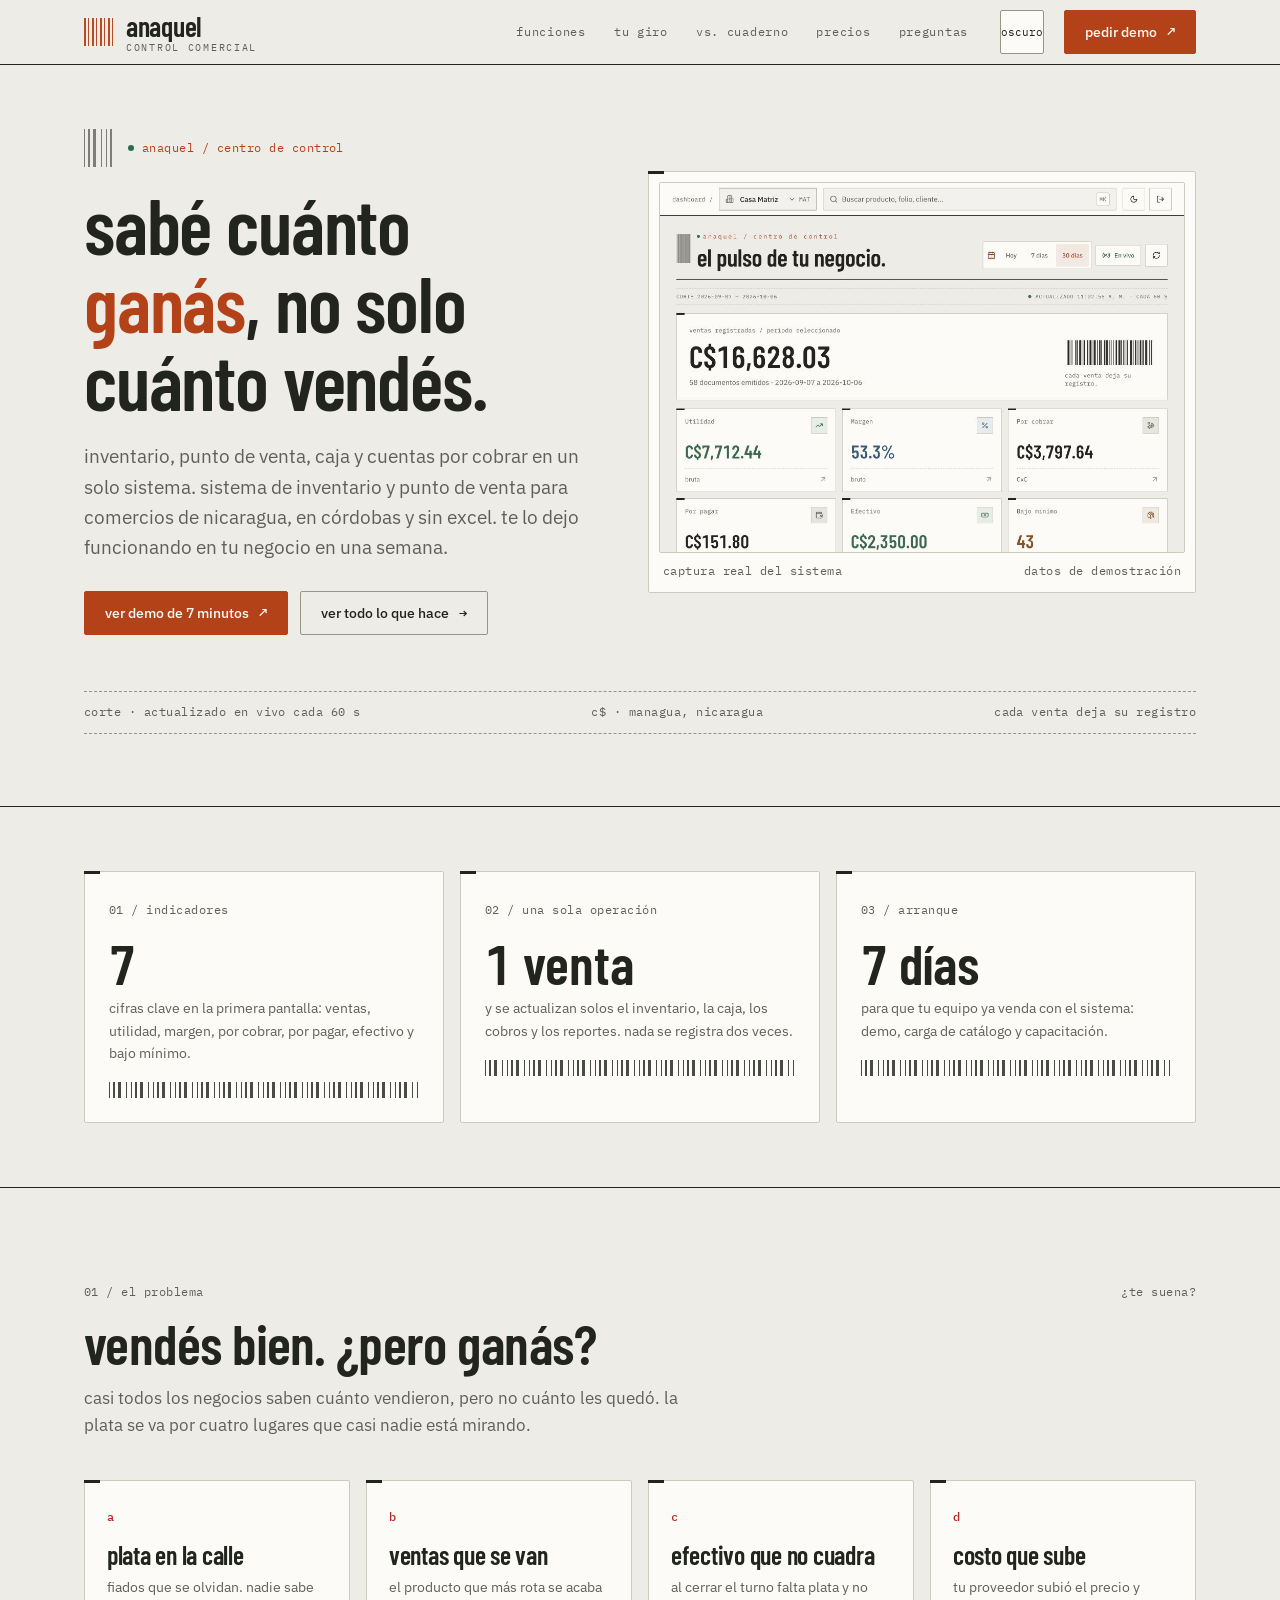
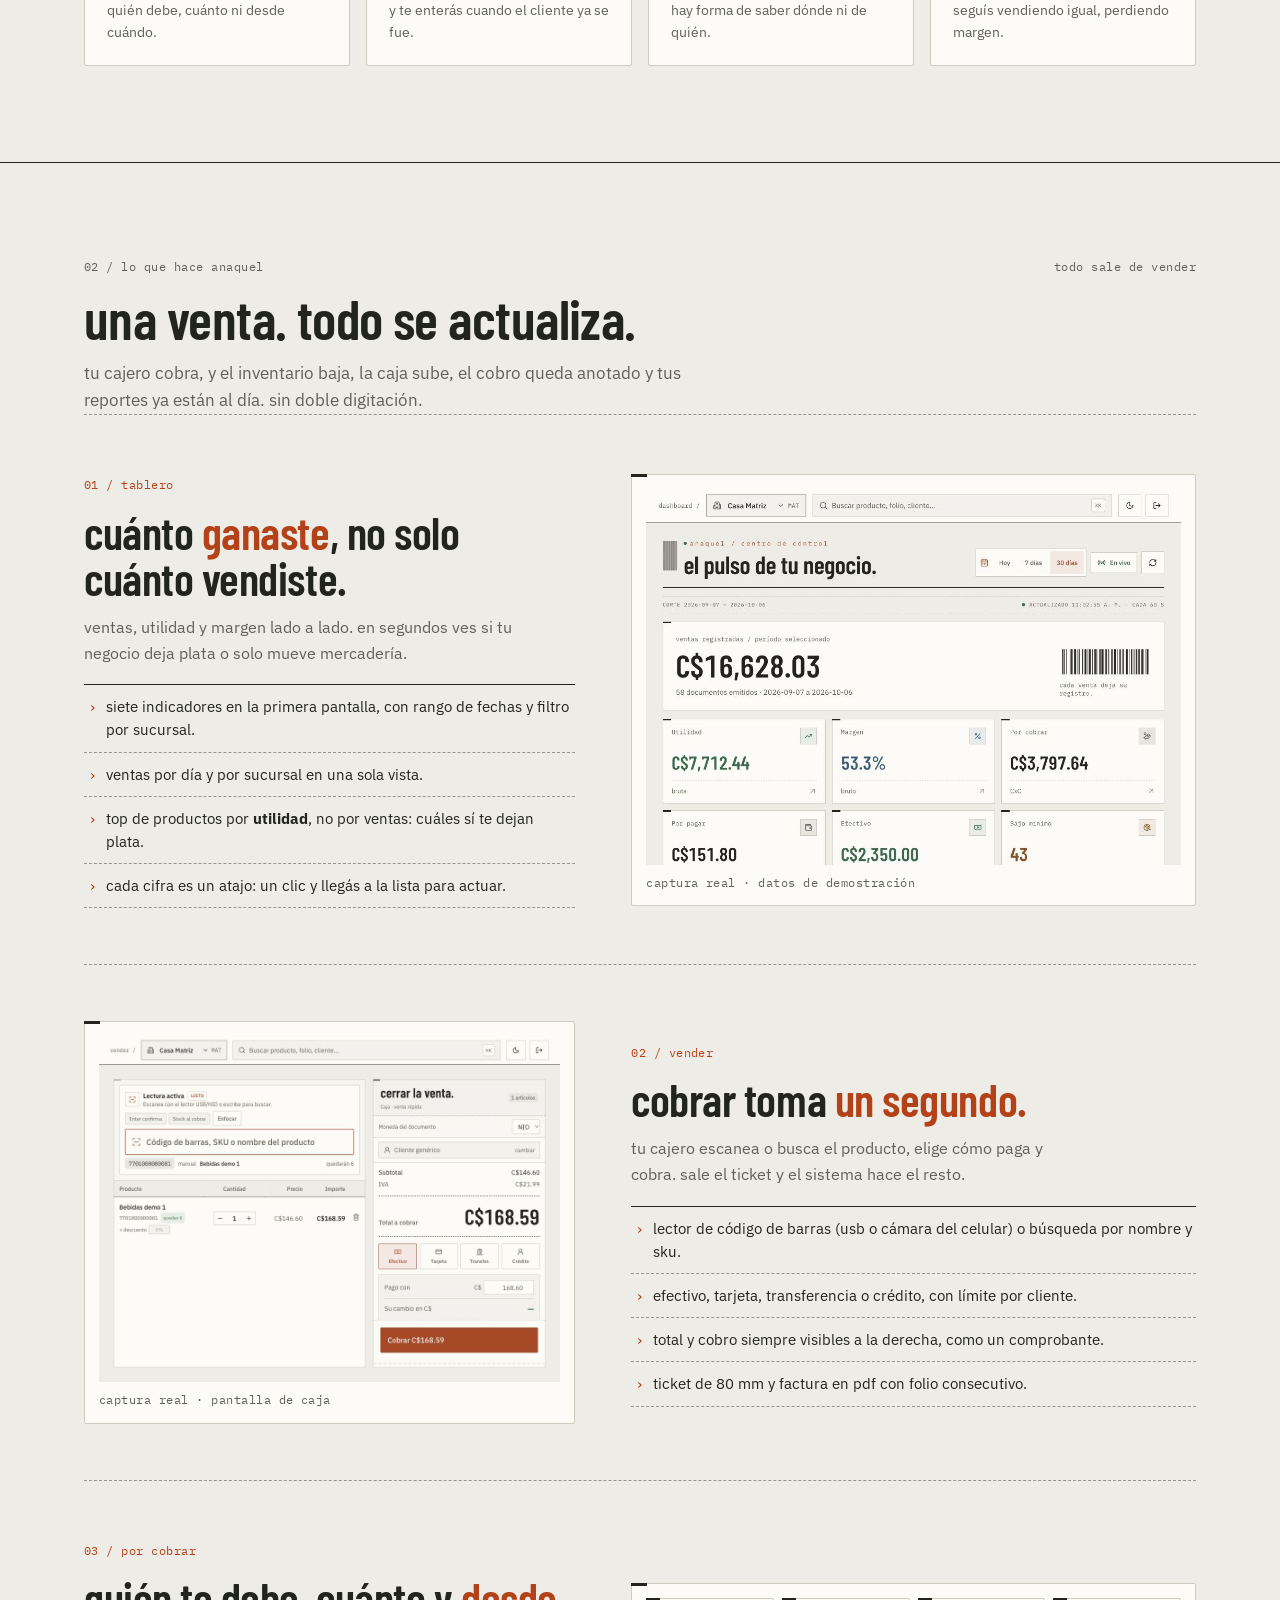
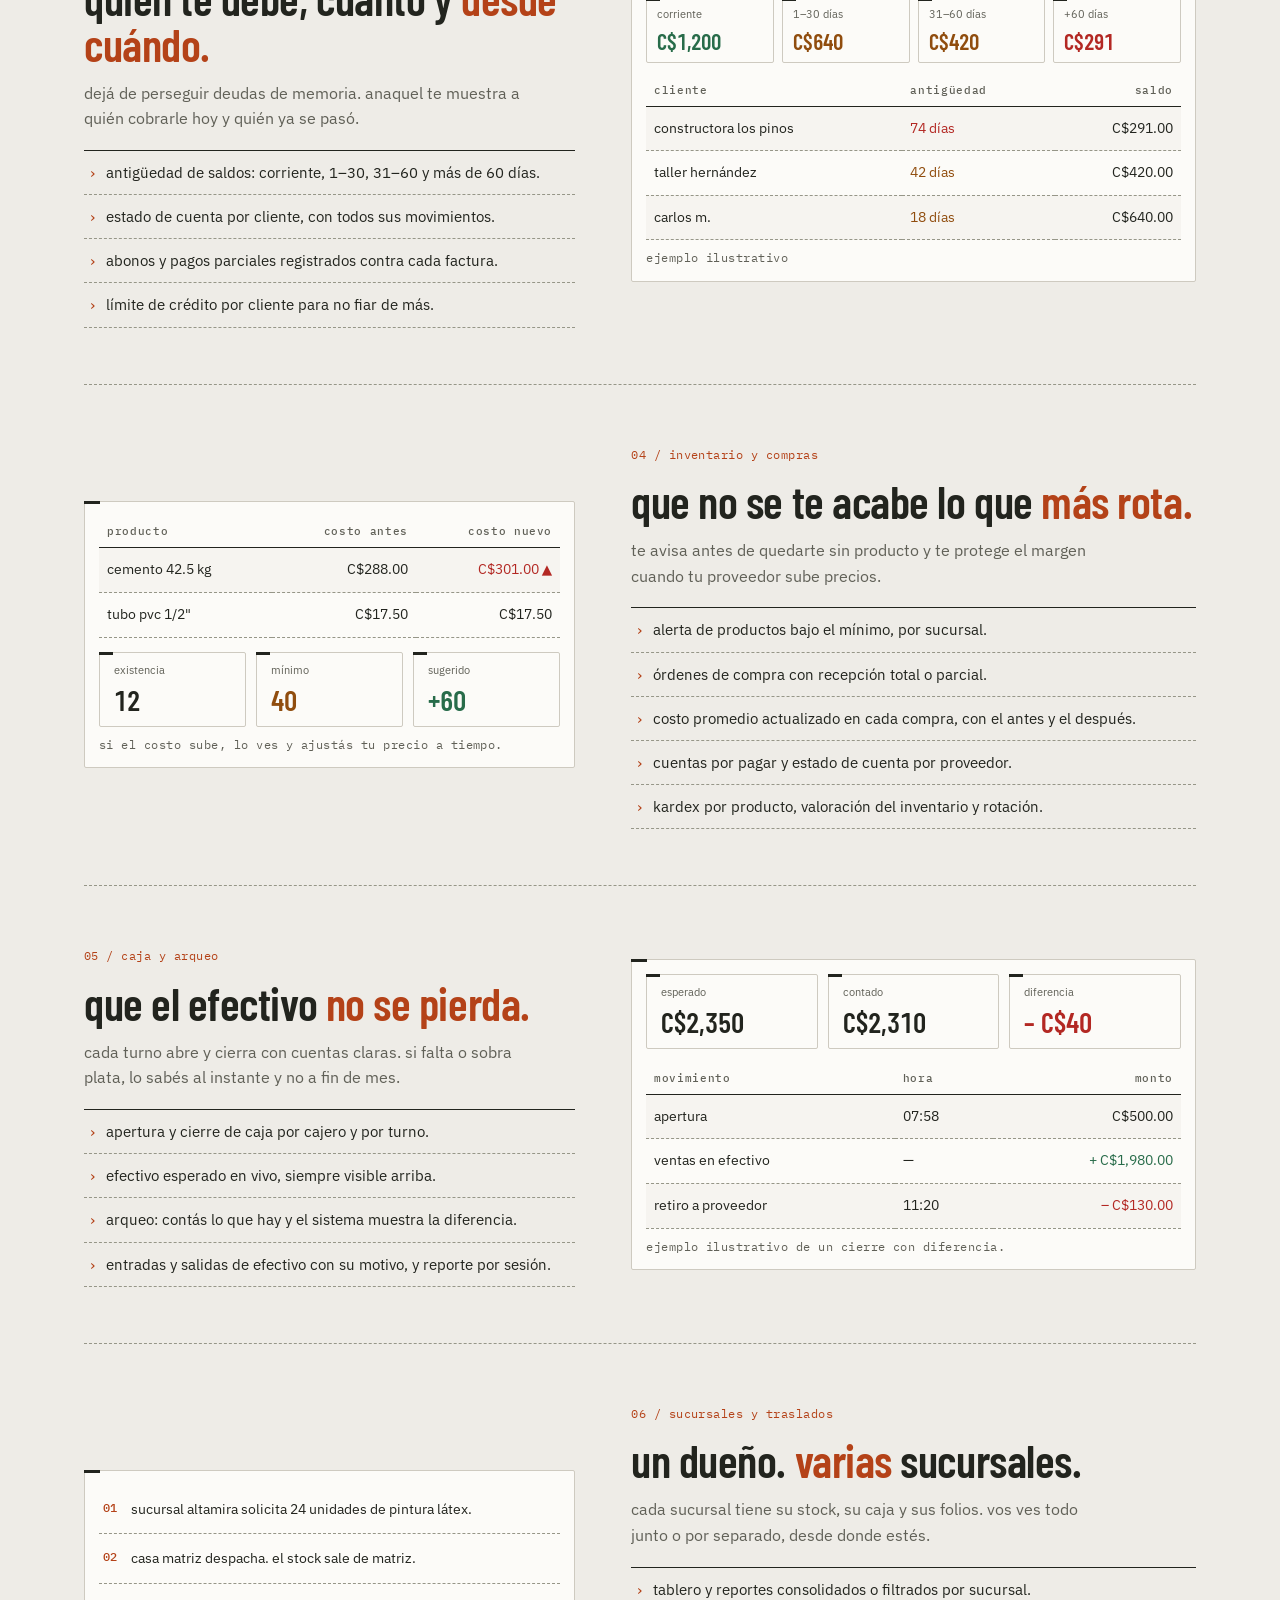
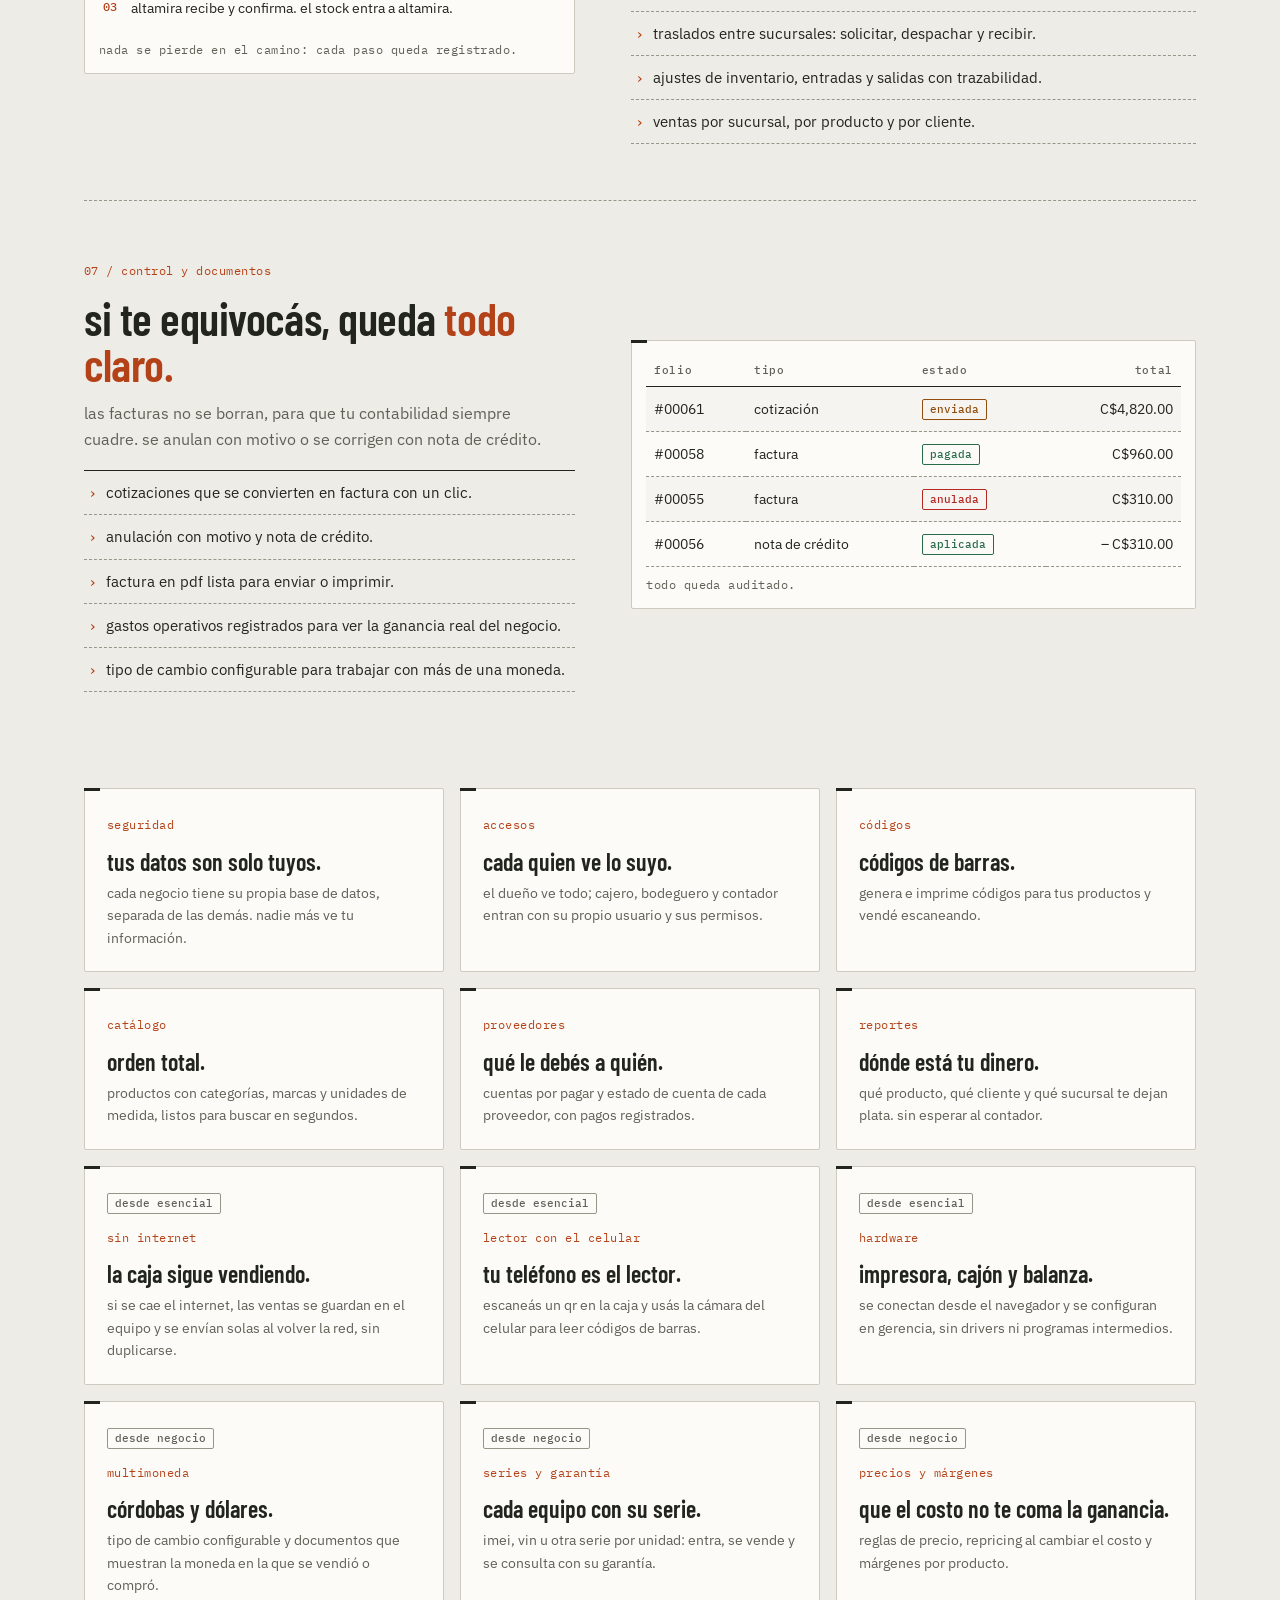
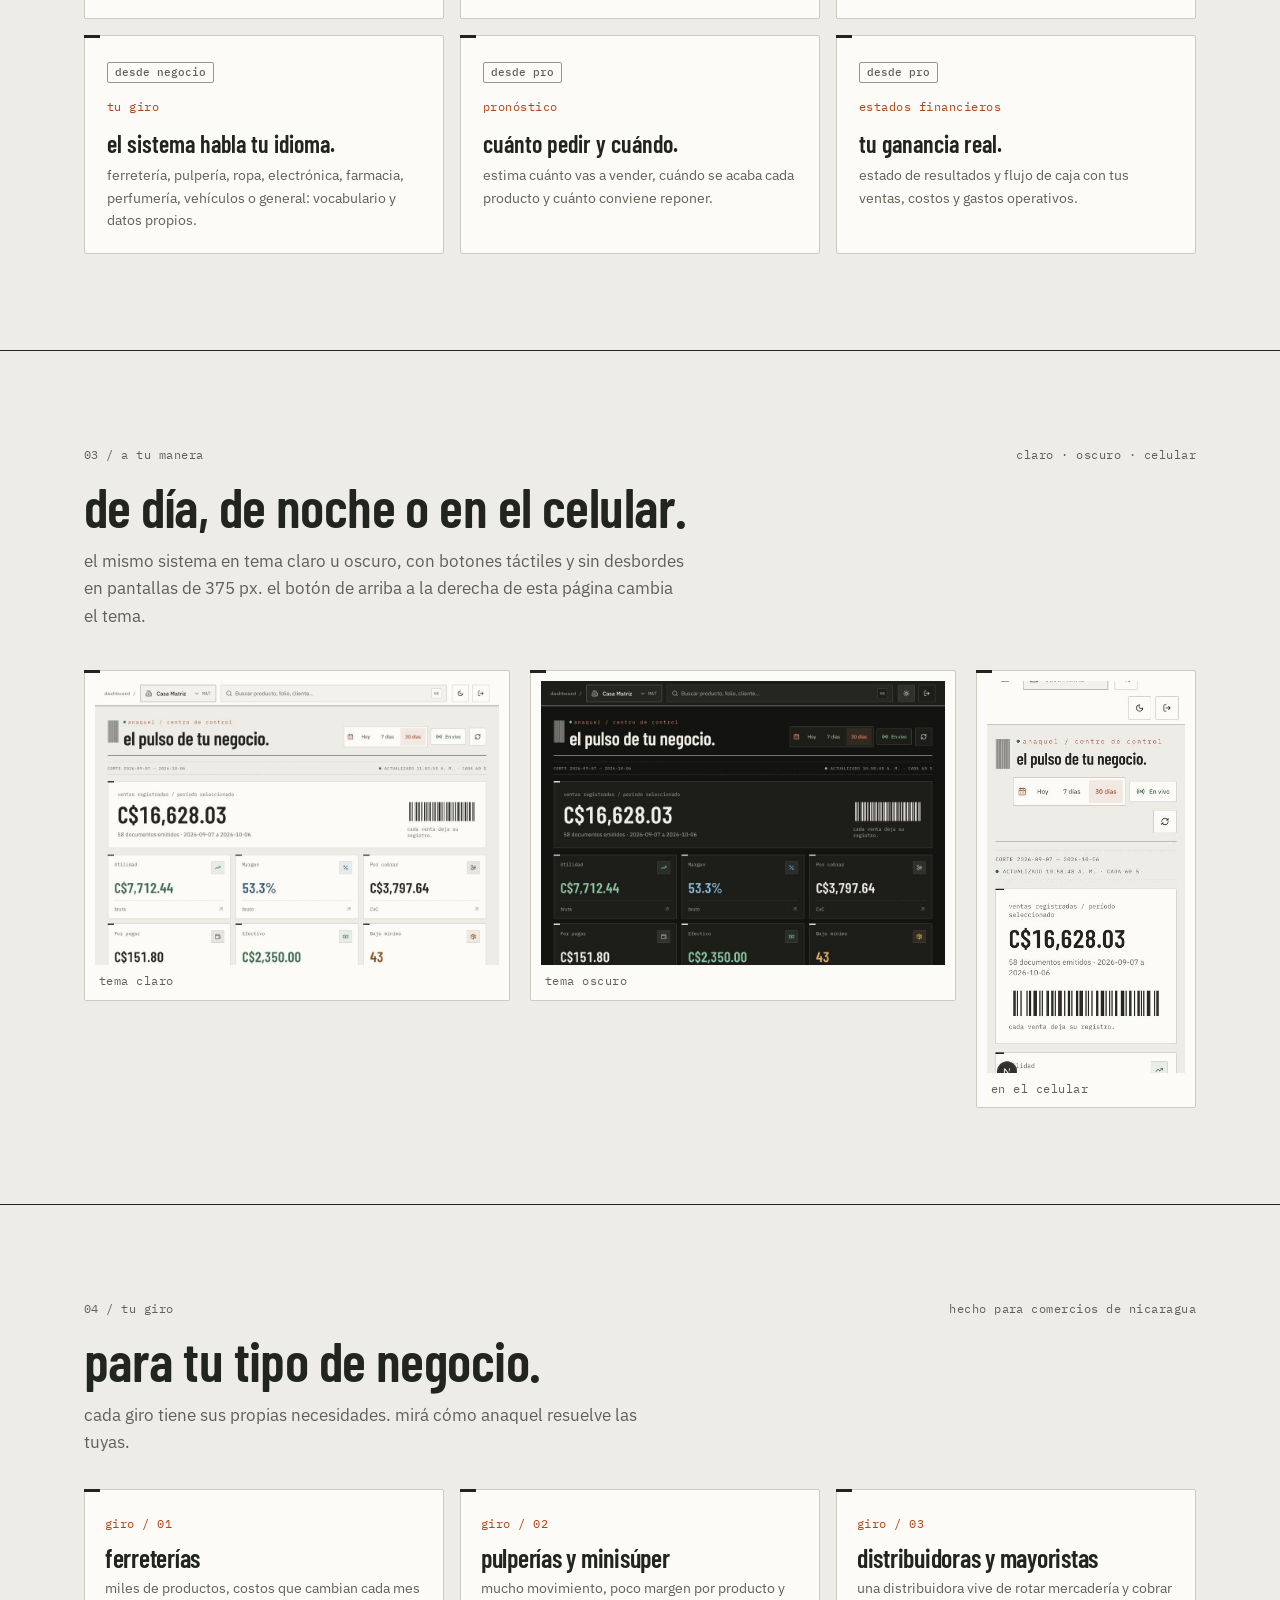
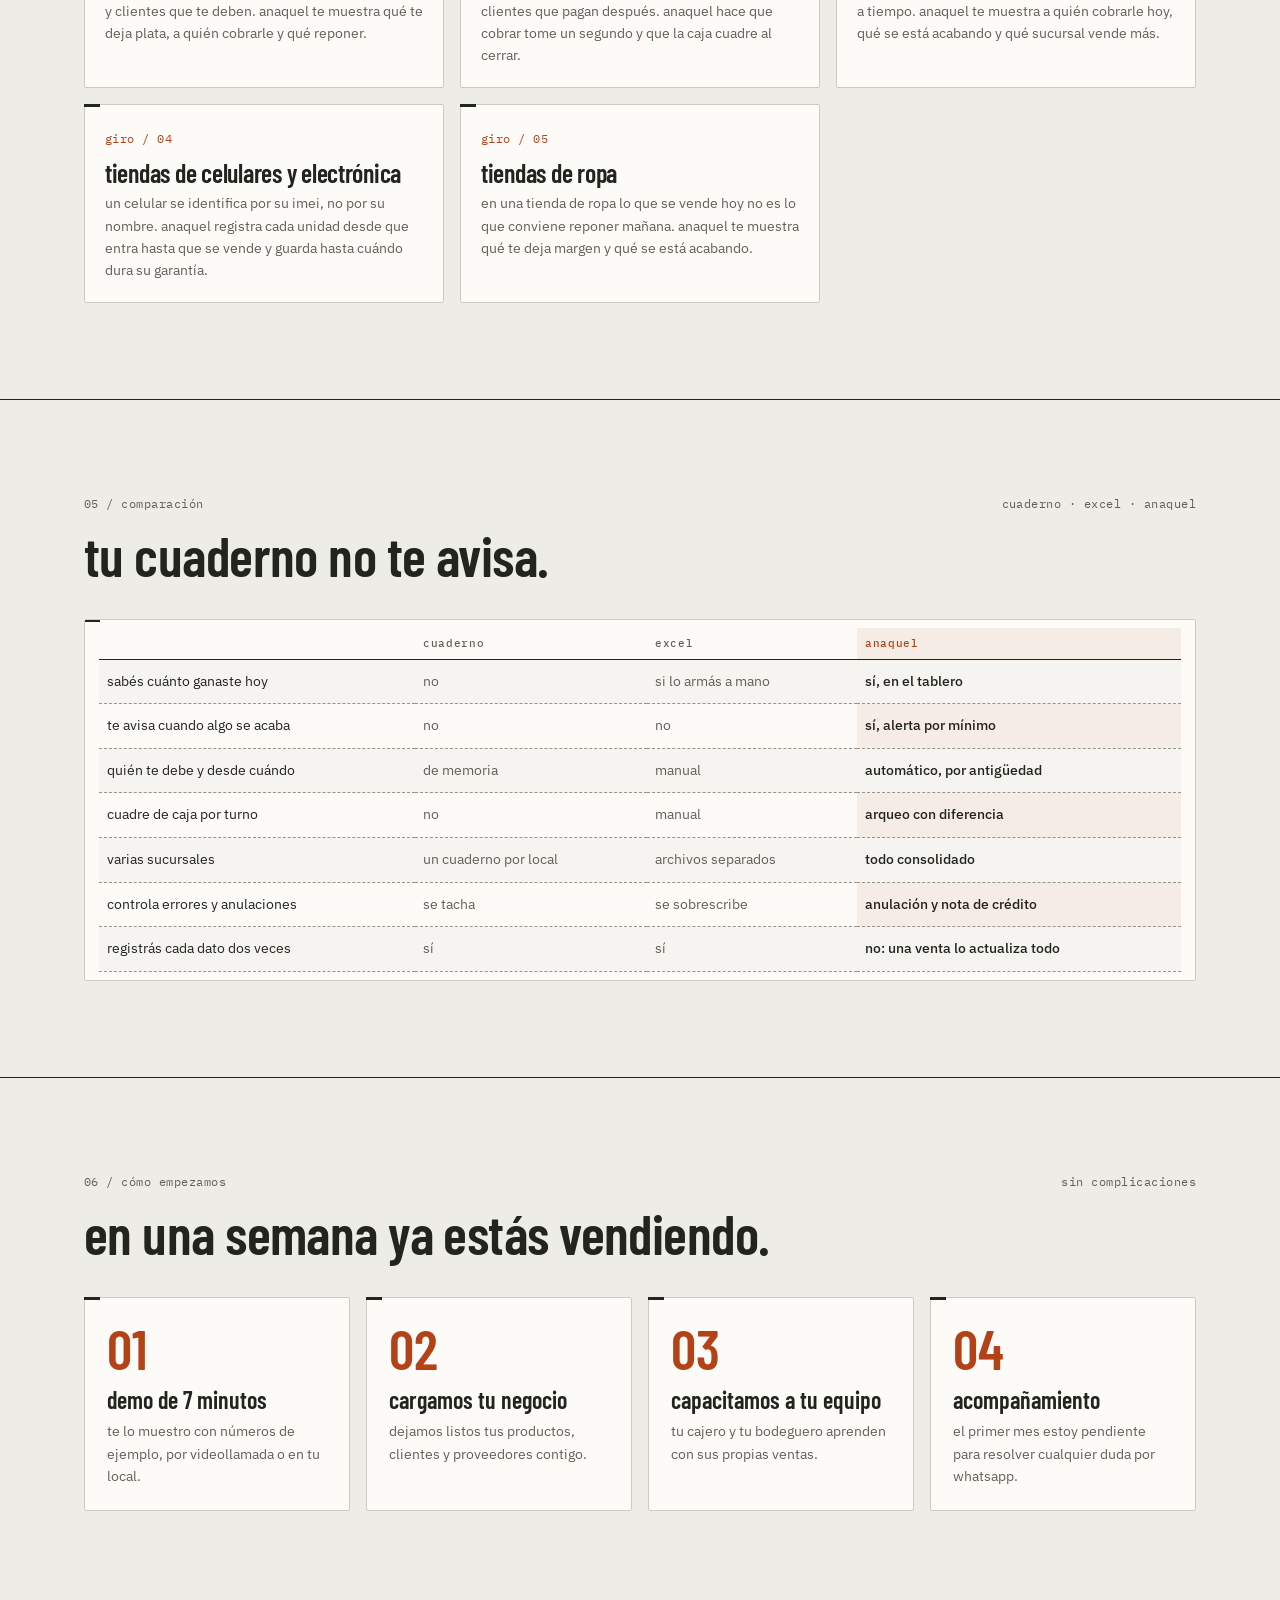
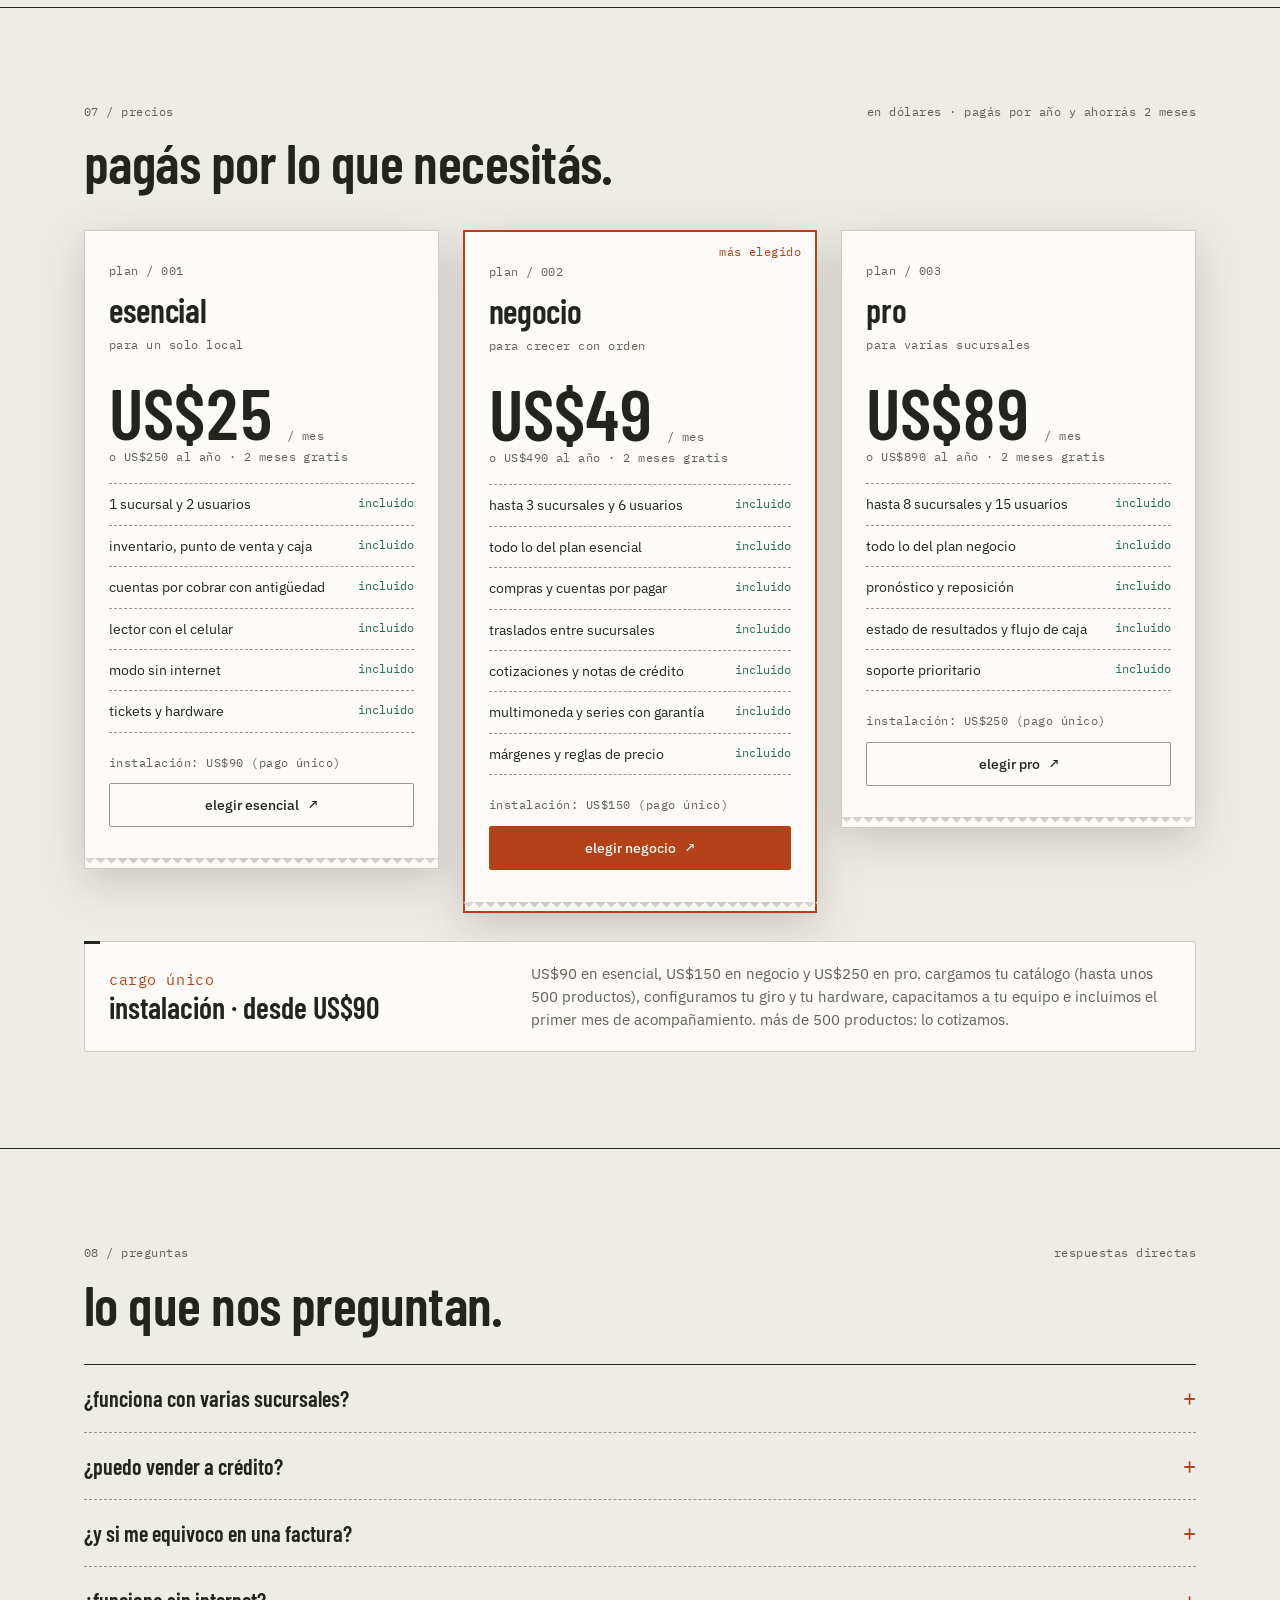
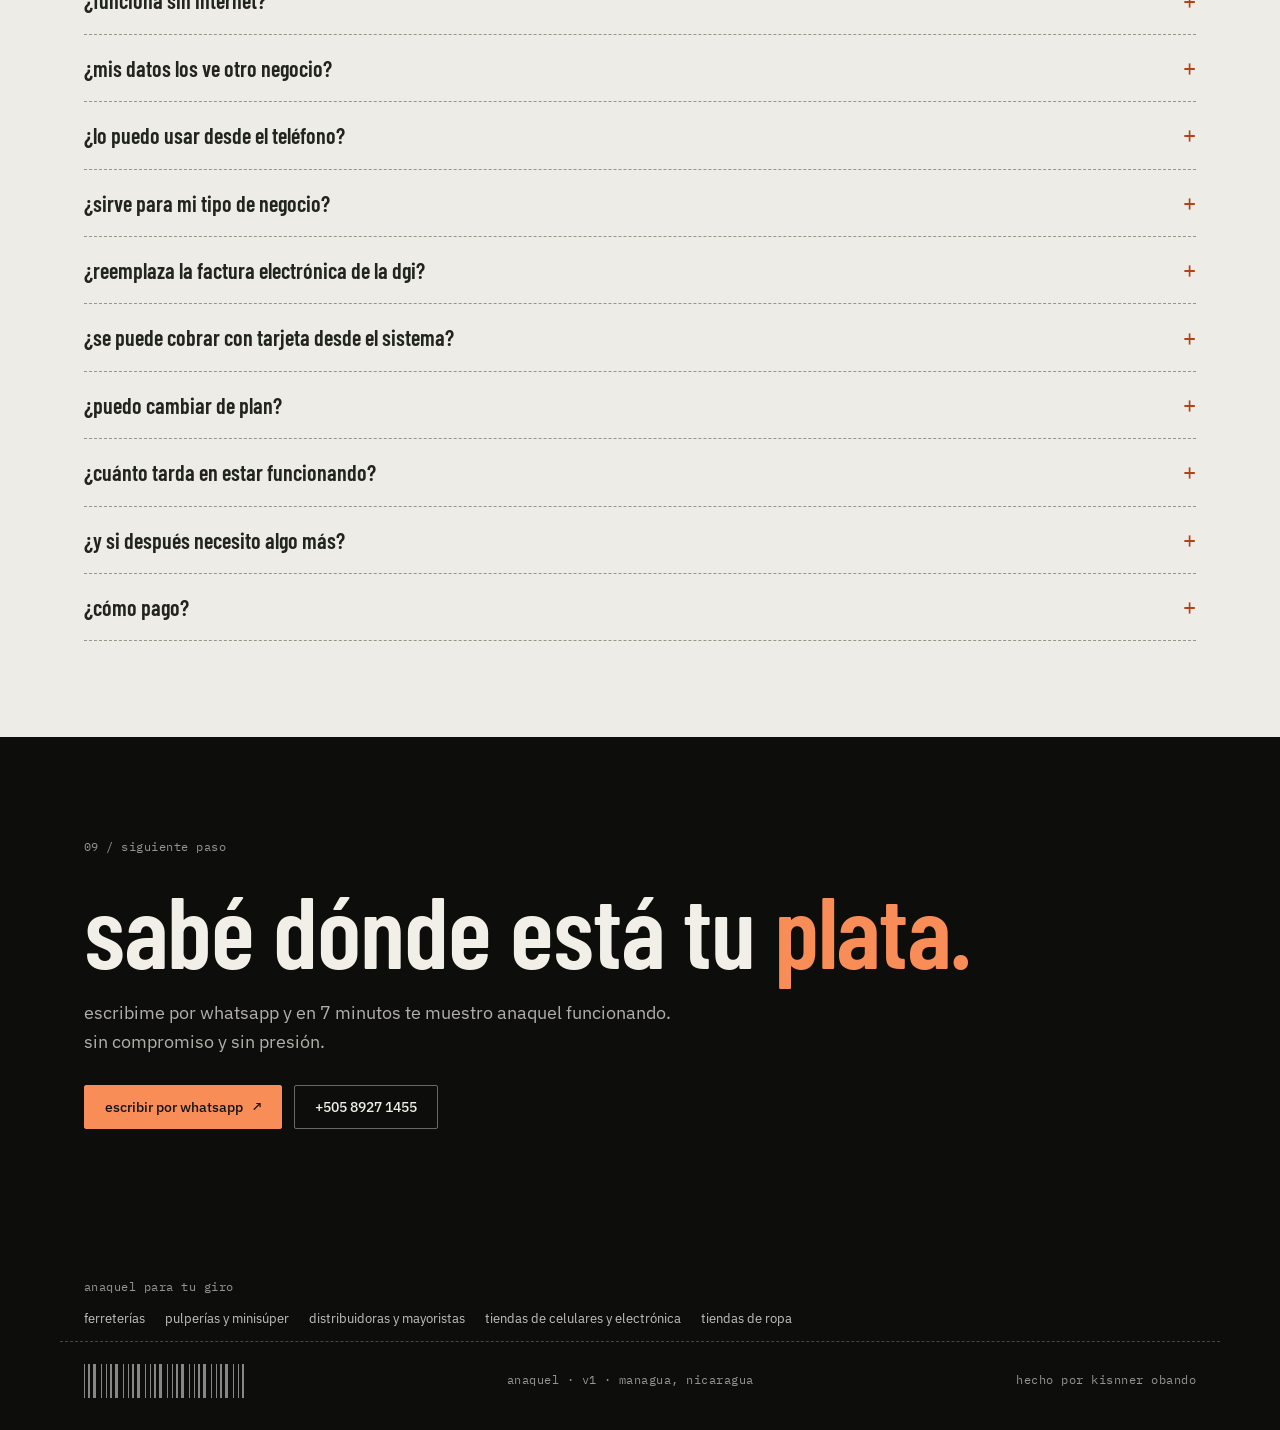
==== commit d0d6aae4: "Precios nuevos (25/49/89), SEO técnico, páginas por giro, sitemap y robots" ====
--- a/index.html
+++ b/index.html
@@ -1,253 +1,52 @@
 <!doctype html>
-<html lang="es">
+<html lang="es-NI">
 <head>
 <meta charset="utf-8">
 <meta name="viewport" content="width=device-width,initial-scale=1">
-<title>anaquel — control comercial para tu negocio</title>
-<meta name="description" content="Anaquel te muestra cada día cuánto ganaste, quién te debe y qué se te acaba. Inventario, punto de venta, caja, compras, sucursales y reportes en córdobas. Hecho en Managua.">
-<meta property="og:title" content="anaquel — sabé cuánto ganás, no solo cuánto vendés.">
-<meta property="og:description" content="Inventario, punto de venta, caja, cuentas por cobrar y reportes en un solo sistema, en córdobas.">
+<title>Anaquel | Inventario y punto de venta en Nicaragua</title>
+<meta name="description" content="Inventario, punto de venta, caja y cuentas por cobrar en córdobas para negocios de Managua y Nicaragua. Funciona sin internet. Desde US$25 al mes.">
+<link rel="canonical" href="https://kisnner26.github.io/anaquel-landing/">
+<meta name="robots" content="index,follow,max-image-preview:large,max-snippet:-1">
+<link rel="alternate" hreflang="es-NI" href="https://kisnner26.github.io/anaquel-landing/">
+<link rel="alternate" hreflang="x-default" href="https://kisnner26.github.io/anaquel-landing/">
+<meta name="author" content="Kisnner Obando">
+<meta property="og:site_name" content="Anaquel">
+<meta property="og:locale" content="es_NI">
 <meta property="og:type" content="website">
-<meta property="og:image" content="https://kisnner26.github.io/anaquel-landing/assets/dashboard.png">
+<meta property="og:url" content="https://kisnner26.github.io/anaquel-landing/">
+<meta property="og:title" content="Anaquel | Inventario y punto de venta en Nicaragua">
+<meta property="og:description" content="Inventario, punto de venta, caja y cuentas por cobrar en córdobas para negocios de Managua y Nicaragua. Funciona sin internet. Desde US$25 al mes.">
+<meta property="og:image" content="https://kisnner26.github.io/anaquel-landing/assets/og-image.jpg">
+<meta property="og:image:width" content="1200">
+<meta property="og:image:height" content="630">
+<meta property="og:image:alt" content="Tablero de Anaquel con ventas, utilidad, margen y cuentas por cobrar">
+<meta name="twitter:card" content="summary_large_image">
+<meta name="twitter:title" content="Anaquel | Inventario y punto de venta en Nicaragua">
+<meta name="twitter:description" content="Inventario, punto de venta, caja y cuentas por cobrar en córdobas para negocios de Managua y Nicaragua. Funciona sin internet. Desde US$25 al mes.">
+<meta name="twitter:image" content="https://kisnner26.github.io/anaquel-landing/assets/og-image.jpg">
 <meta name="theme-color" content="#ebe8e1" media="(prefers-color-scheme: light)">
 <meta name="theme-color" content="#121311" media="(prefers-color-scheme: dark)">
+<link rel="icon" type="image/svg+xml" href="assets/favicon.svg">
 <link rel="preconnect" href="https://fonts.googleapis.com">
 <link rel="preconnect" href="https://fonts.gstatic.com" crossorigin>
 <link href="https://fonts.googleapis.com/css2?family=Barlow+Condensed:wght@500;600;700&family=IBM+Plex+Mono:wght@400;500&family=IBM+Plex+Sans:wght@400;500;600&display=swap" rel="stylesheet">
-<style>
-/* ============================================================
-   Tokens — los mismos del producto (frontend/app/globals.css)
-   papel cálido, tinta oscura y naranja de señalización
-   ============================================================ */
-:root{
-  --canvas:43 19% 92%;--surface:43 40% 98%;--surface-2:43 21% 94%;
-  --foreground:80 9% 13%;--muted:43 16% 89%;--muted-foreground:60 5% 36%;
-  --border:43 12% 78%;--border-strong:60 6% 56%;
-  --primary:16 76% 40%;--primary-foreground:43 40% 98%;
-  --positive:150 46% 29%;--negative:2 67% 42%;--warning:29 82% 31%;--info:200 49% 32%;
-  --rail:70 8% 5%;--rail-fg:43 28% 93%;
-  --radius:2px;
-  --font-display:'Barlow Condensed','Arial Narrow',sans-serif;
-  --font-sans:'IBM Plex Sans',system-ui,sans-serif;
-  --font-mono:'IBM Plex Mono',ui-monospace,Menlo,monospace;
-}
-:root.dark{
-  --canvas:70 8% 7%;--surface:70 7% 11%;--surface-2:70 6% 14%;
-  --foreground:43 28% 93%;--muted:70 6% 18%;--muted-foreground:43 10% 67%;
-  --border:70 5% 26%;--border-strong:43 8% 42%;
-  --primary:20 93% 66%;--primary-foreground:70 8% 7%;
-  --positive:150 43% 64%;--negative:2 78% 71%;--warning:35 82% 65%;--info:200 62% 69%;
-}
-*{box-sizing:border-box;margin:0;padding:0}
-html{color-scheme:light;scroll-behavior:smooth}
-html.dark{color-scheme:dark}
-body{background:hsl(var(--canvas));color:hsl(var(--foreground));font:400 16px/1.6 var(--font-sans);-webkit-font-smoothing:antialiased;text-rendering:optimizeLegibility;overflow-x:hidden}
-a{color:inherit}
-img{display:block;max-width:100%;height:auto}
-:focus-visible{outline:2px solid hsl(var(--primary));outline-offset:2px}
-.w{max-width:1160px;margin:0 auto;padding:0 24px}
-.tabular{font-variant-numeric:tabular-nums;font-feature-settings:"tnum"}
-
-/* ---- primitivas del lenguaje ---- */
-.code{font:400 12px/1.4 var(--font-mono);color:hsl(var(--muted-foreground));letter-spacing:.04em}
-.code.accent{color:hsl(var(--primary))}
-.code i{display:inline-block;width:6px;height:6px;border-radius:50%;background:hsl(var(--positive));margin-right:8px;vertical-align:1px}
-h1,h2,h3{font-family:var(--font-display);font-weight:600;line-height:1;letter-spacing:-.01em}
-.panel{position:relative;border:1px solid hsl(var(--border));background:hsl(var(--surface));border-radius:var(--radius)}
-.panel::before{content:"";position:absolute;top:-1px;left:-1px;width:16px;height:3px;background:hsl(var(--foreground));pointer-events:none}
-.perf{border:0;border-top:1px dashed hsl(var(--border-strong));margin:0}
-.barcode{--bar:hsl(var(--foreground));height:34px;opacity:.82;background-image:repeating-linear-gradient(90deg,var(--bar) 0 1px,transparent 1px 4px,var(--bar) 4px 6px,transparent 6px 9px,var(--bar) 9px 12px,transparent 12px 17px,var(--bar) 17px 18px,transparent 18px 22px)}
-.barcode.thin{height:16px}
-.barcode.light{--bar:rgb(255 255 255/.5);opacity:1}
-.btn{display:inline-flex;align-items:center;gap:10px;min-height:44px;padding:0 20px;border-radius:var(--radius);font:500 14px/1 var(--font-sans);text-decoration:none;border:1px solid hsl(var(--primary));background:hsl(var(--primary));color:hsl(var(--primary-foreground));cursor:pointer;transition:filter .15s}
-.btn:hover{filter:brightness(1.08)}
-.btn.outline{background:transparent;color:hsl(var(--foreground));border-color:hsl(var(--border-strong))}
-.btn.outline:hover{border-color:hsl(var(--foreground));filter:none}
-.btn .arr{font-family:var(--font-mono)}
-section{padding:96px 0;border-top:1px solid hsl(var(--foreground))}
-.sec-head{display:flex;justify-content:space-between;align-items:baseline;gap:16px;margin-bottom:12px}
-.stitle{font-size:clamp(36px,5vw,56px);margin:14px 0 14px}
-.slead{color:hsl(var(--muted-foreground));max-width:60ch;font-size:17px}
-.dashed-top{border-top:1px dashed hsl(var(--border-strong))}
-
-/* ---- barra superior ---- */
-header.top{position:sticky;top:0;z-index:30;background:hsl(var(--canvas)/.94);backdrop-filter:blur(8px);border-bottom:1px solid hsl(var(--foreground))}
-header.top .w{display:flex;align-items:center;gap:20px;min-height:64px}
-.brand{display:flex;align-items:center;gap:12px;text-decoration:none}
-.brand .barcode{width:30px;height:28px;opacity:.95;background-image:repeating-linear-gradient(90deg,hsl(var(--primary)) 0 2px,transparent 2px 4px,hsl(var(--primary)) 4px 5px,transparent 5px 8px)}
-.brand b{font:600 28px/1 var(--font-display);letter-spacing:-.01em;display:block}
-.brand small{display:block;font:400 9.5px/1 var(--font-mono);letter-spacing:.18em;text-transform:uppercase;color:hsl(var(--muted-foreground));margin-top:3px}
-nav.menu{display:flex;gap:4px;margin-left:auto}
-nav.menu a{font:400 12px/1 var(--font-mono);letter-spacing:.06em;text-decoration:none;padding:10px 12px;color:hsl(var(--muted-foreground));border-radius:var(--radius)}
-nav.menu a:hover{color:hsl(var(--foreground));background:hsl(var(--muted))}
-.theme{min-height:44px;min-width:44px;display:grid;place-items:center;border:1px solid hsl(var(--border-strong));background:hsl(var(--surface));color:hsl(var(--foreground));border-radius:var(--radius);cursor:pointer;font:400 11px/1 var(--font-mono)}
-.theme:hover{border-color:hsl(var(--foreground))}
-
-/* ---- hero ---- */
-.hero{border-top:0;padding:64px 0 72px}
-.hero-grid{display:grid;grid-template-columns:1fr 1.08fr;gap:56px;align-items:center}
-.hero h1{font-size:clamp(46px,6.1vw,80px);margin:18px 0 22px;letter-spacing:-.015em}
-.hero h1 em{font-style:normal;color:hsl(var(--primary))}
-.hero .slead{font-size:19px;color:hsl(var(--muted-foreground));margin-bottom:28px}
-.cta{display:flex;gap:12px;flex-wrap:wrap}
-.hero-head{display:flex;align-items:center;gap:14px}
-.hero-head .barcode{width:30px;height:38px;opacity:.55}
-.shot{padding:10px}
-.shot img{border:1px solid hsl(var(--border));border-radius:var(--radius)}
-.shot figcaption{padding:10px 4px 2px;display:flex;justify-content:space-between;gap:12px}
-.cutline{display:flex;justify-content:space-between;gap:16px;flex-wrap:wrap;padding:12px 0;margin-top:56px;border-top:1px dashed hsl(var(--border-strong));border-bottom:1px dashed hsl(var(--border-strong))}
-
-/* ---- tarjetas de cifras ---- */
-.stats{display:grid;grid-template-columns:repeat(3,1fr);gap:16px}
-.stat{padding:24px}
-.stat .v{font:600 56px/1 var(--font-display);margin:14px 0 6px;font-variant-numeric:tabular-nums}
-.stat .d{color:hsl(var(--muted-foreground));font-size:14px}
-.stat .barcode{margin-top:18px;height:16px}
-
-/* ---- problema ---- */
-.pain{display:grid;grid-template-columns:repeat(4,1fr);gap:16px;margin-top:40px}
-.pain .panel{padding:22px}
-.pain .n{font:500 12px/1 var(--font-mono);color:hsl(var(--negative))}
-.pain h3{font-size:26px;margin:14px 0 8px}
-.pain p{font-size:14px;color:hsl(var(--muted-foreground))}
-
-/* ---- funciones ---- */
-.feat{display:grid;grid-template-columns:1fr 1.15fr;gap:56px;align-items:center;padding:56px 0;border-top:1px dashed hsl(var(--border-strong))}
-.feat:first-of-type{border-top:0;padding-top:40px}
-.feat.rev .txt{order:2}
-.feat h3{font-size:clamp(32px,4vw,46px);margin:12px 0 14px}
-.feat h3 em{font-style:normal;color:hsl(var(--primary))}
-.feat p.lead{color:hsl(var(--muted-foreground));margin-bottom:18px;max-width:46ch}
-.feat ul{list-style:none;border-top:1px solid hsl(var(--foreground))}
-.feat li{position:relative;padding:10px 0 10px 22px;border-bottom:1px dashed hsl(var(--border-strong));font-size:14.5px}
-.feat li::before{content:"›";position:absolute;left:4px;top:10px;font-family:var(--font-mono);color:hsl(var(--primary))}
-.vis{padding:14px}
-.vis .cap{margin-top:10px}
-
-/* mini-interfaces (mismos componentes del producto) */
-.kpis{display:grid;grid-template-columns:repeat(3,1fr);gap:10px}
-.tile{position:relative;border:1px solid hsl(var(--border));background:hsl(var(--surface));padding:12px 14px;border-radius:var(--radius)}
-.tile::before{content:"";position:absolute;top:-1px;left:-1px;width:14px;height:3px;background:hsl(var(--foreground))}
-.tile .k{font:400 11px/1 var(--font-sans);color:hsl(var(--muted-foreground));margin-bottom:10px}
-.tile .v{font:600 28px/1 var(--font-display);font-variant-numeric:tabular-nums}
-.pos{color:hsl(var(--positive))}.neg{color:hsl(var(--negative))}.warn{color:hsl(var(--warning))}.inf{color:hsl(var(--info))}
-table.ledger{width:100%;border-collapse:collapse;font-size:13.5px}
-table.ledger th{font:500 11px/1 var(--font-mono);letter-spacing:.06em;color:hsl(var(--muted-foreground));text-align:left;padding:10px 8px;border-bottom:1px solid hsl(var(--foreground));text-transform:lowercase}
-table.ledger td{padding:11px 8px;border-bottom:1px dashed hsl(var(--border-strong))}
-table.ledger tr:nth-child(even) td{background:hsl(var(--surface-2)/.6)}
-table.ledger td.r,table.ledger th.r{text-align:right;font-variant-numeric:tabular-nums}
-.badge{display:inline-block;font:500 11px/1 var(--font-mono);padding:4px 7px;border-radius:var(--radius);border:1px solid currentColor}
-.aging{display:grid;grid-template-columns:repeat(4,1fr);gap:8px;margin-bottom:12px}
-.aging .tile{padding:10px}
-.aging .tile .v{font-size:22px}
-.fl{display:grid;gap:0}
-.fl .st{display:flex;gap:14px;align-items:flex-start;padding:13px 4px;border-bottom:1px dashed hsl(var(--border-strong));font-size:14px}
-.fl .st b{font:500 12px/1.6 var(--font-mono);color:hsl(var(--primary));flex:none}
-.cash3{display:grid;grid-template-columns:repeat(3,1fr);gap:10px;margin-bottom:14px}
-
-/* ---- más ---- */
-.more{display:grid;grid-template-columns:repeat(3,1fr);gap:16px;margin-top:40px}
-.more .panel{padding:22px}
-.more h4{font:600 24px/1.05 var(--font-display);margin:12px 0 8px}
-.more p{font-size:14px;color:hsl(var(--muted-foreground))}
-
-/* ---- claro/oscuro/móvil ---- */
-.modes{display:grid;grid-template-columns:1fr 1fr 220px;gap:20px;align-items:start;margin-top:40px}
-.modes .panel{padding:10px}
-
-/* ---- comparación ---- */
-.cmp{margin-top:36px;overflow-x:auto}
-.cmp table{min-width:680px}
-.cmp td:nth-child(4),.cmp th:nth-child(4){background:hsl(var(--primary)/.08)}
-.cmp td:nth-child(4){font-weight:500}
-.cmp th:nth-child(4){color:hsl(var(--primary))}
-.cmp td:not(:first-child):not(:nth-child(4)){color:hsl(var(--muted-foreground))}
-
-/* ---- pasos ---- */
-.steps{display:grid;grid-template-columns:repeat(4,1fr);gap:16px;margin-top:36px}
-.steps .panel{padding:22px}
-.steps b{font:600 56px/1 var(--font-display);color:hsl(var(--primary))}
-.steps h4{font:600 24px/1.05 var(--font-display);margin:10px 0 8px}
-.steps p{font-size:14px;color:hsl(var(--muted-foreground))}
-
-/* ---- precios: comprobantes ---- */
-.plans{display:grid;grid-template-columns:repeat(3,1fr);gap:24px;margin-top:40px;align-items:start}
-.receipt{--tooth:11px;position:relative;background:hsl(var(--surface));border:1px solid hsl(var(--border));padding:26px 24px calc(30px + var(--tooth));
-  -webkit-mask:linear-gradient(#000 0 0) top/100% calc(100% - var(--tooth)) no-repeat,linear-gradient(45deg,#000 49%,transparent 51%) bottom left/var(--tooth) var(--tooth) repeat-x,linear-gradient(-45deg,#000 49%,transparent 51%) bottom left/var(--tooth) var(--tooth) repeat-x;
-  mask:linear-gradient(#000 0 0) top/100% calc(100% - var(--tooth)) no-repeat,linear-gradient(45deg,#000 49%,transparent 51%) bottom left/var(--tooth) var(--tooth) repeat-x,linear-gradient(-45deg,#000 49%,transparent 51%) bottom left/var(--tooth) var(--tooth) repeat-x}
-.plans-wrap{filter:drop-shadow(0 14px 22px hsl(28 45% 4%/.18))}
-.receipt.hot{border-color:hsl(var(--primary));border-width:2px}
-.receipt h3{font-size:34px;margin:10px 0 4px}
-.receipt .price{font:600 72px/1 var(--font-display);margin:18px 0 4px;font-variant-numeric:tabular-nums}
-.receipt .price small{font:400 12px/1 var(--font-mono);color:hsl(var(--muted-foreground));letter-spacing:.04em}
-.receipt ul{list-style:none;margin:18px 0 22px;border-top:1px dashed hsl(var(--border-strong))}
-.receipt li{display:flex;justify-content:space-between;gap:12px;padding:9px 0;border-bottom:1px dashed hsl(var(--border-strong));font-size:14px}
-.receipt li span:last-child{font-family:var(--font-mono);color:hsl(var(--positive));font-size:12px}
-.receipt .btn{width:100%;justify-content:center}
-.tag{position:absolute;top:12px;right:14px}
-.setup{margin-top:28px;padding:20px 24px;display:flex;justify-content:space-between;gap:20px;flex-wrap:wrap;align-items:center}
-.setup b{font:600 30px/1 var(--font-display)}
-.setup span{color:hsl(var(--muted-foreground));font-size:14.5px;max-width:640px}
-
-/* ---- faq ---- */
-.faq{margin-top:32px;border-top:1px solid hsl(var(--foreground))}
-details{border-bottom:1px dashed hsl(var(--border-strong));padding:20px 0}
-summary{list-style:none;cursor:pointer;font:600 22px/1.2 var(--font-display);display:flex;justify-content:space-between;gap:20px;align-items:center}
-summary::-webkit-details-marker{display:none}
-summary::after{content:"+";font:400 22px/1 var(--font-mono);color:hsl(var(--primary))}
-details[open] summary::after{content:"–"}
-details p{margin-top:12px;color:hsl(var(--muted-foreground));max-width:70ch;font-size:15.5px}
-
-/* ---- cierre ---- */
-.final{background:hsl(var(--rail));color:hsl(var(--rail-fg));border-top:0;padding:96px 0}
-.final .code{color:hsl(var(--rail-fg)/.6)}
-.final h2{font-size:clamp(48px,8vw,104px);margin:18px 0 20px}
-.final h2 em{font-style:normal;color:hsl(20 93% 66%)}
-.final p{color:hsl(var(--rail-fg)/.72);max-width:54ch;font-size:18px;margin-bottom:28px}
-.final .btn{background:hsl(20 93% 66%);border-color:hsl(20 93% 66%);color:hsl(70 8% 7%)}
-.final .btn.outline{background:transparent;color:hsl(var(--rail-fg));border-color:hsl(var(--rail-fg)/.4)}
-footer.foot{background:hsl(var(--rail));color:hsl(var(--rail-fg));padding:0 0 32px}
-footer.foot .w{border-top:1px dashed hsl(var(--rail-fg)/.25);padding-top:22px;display:flex;justify-content:space-between;gap:16px;flex-wrap:wrap;align-items:center}
-footer.foot .barcode{width:160px}
-footer.foot .code{color:hsl(var(--rail-fg)/.6)}
-
-/* ---- responsive ---- */
-@media (max-width:960px){
-  nav.menu{display:none}
-  .theme{margin-left:auto}
-  .hero{padding:40px 0 56px}
-  .hero-grid,.feat{grid-template-columns:1fr;gap:32px}
-  .feat.rev .txt{order:0}
-  .stats,.more,.plans{grid-template-columns:1fr}
-  .pain,.steps{grid-template-columns:1fr 1fr}
-  .modes{grid-template-columns:1fr 1fr}.modes .mobile{grid-column:1/-1;max-width:260px}
-  section{padding:68px 0}
-  .plans{gap:32px}
-}
-@media (max-width:560px){
-  .w{padding:0 16px}
-  .pain,.steps,.modes{grid-template-columns:1fr}
-  .kpis{grid-template-columns:1fr 1fr}
-  .aging{grid-template-columns:1fr 1fr}
-  .cash3{grid-template-columns:1fr}
-  header.top .w{gap:12px}
-  .brand small{display:none}
-}
-@media (prefers-reduced-motion:reduce){html{scroll-behavior:auto}*{transition:none!important}}
-</style>
+<link rel="stylesheet" href="assets/anaquel.css">
+<script type="application/ld+json">{"@context":"https://schema.org","@type":"Organization","@id":"https://kisnner26.github.io/anaquel-landing/#org","name":"Anaquel","url":"https://kisnner26.github.io/anaquel-landing/","logo":"https://kisnner26.github.io/anaquel-landing/assets/favicon.svg","founder":{"@type":"Person","name":"Kisnner Obando"},"areaServed":[{"@type":"City","name":"Managua"},{"@type":"Country","name":"Nicaragua"}],"contactPoint":{"@type":"ContactPoint","telephone":"+505-8927-1455","contactType":"sales","availableLanguage":"es"}}</script>
+<script type="application/ld+json">{"@context":"https://schema.org","@type":"SoftwareApplication","@id":"https://kisnner26.github.io/anaquel-landing/#app","name":"Anaquel","alternateName":"Anaquel control comercial","applicationCategory":"BusinessApplication","operatingSystem":"Web, Android, iOS (aplicación web instalable)","inLanguage":"es-NI","url":"https://kisnner26.github.io/anaquel-landing/","description":"Sistema de inventario, punto de venta, caja, compras, cuentas por cobrar y reportes en córdobas para comercios de Nicaragua.","image":"https://kisnner26.github.io/anaquel-landing/assets/og-image.jpg","publisher":{"@id":"https://kisnner26.github.io/anaquel-landing/#org"},"featureList":["Inventario multi-sucursal","Punto de venta con lector de códigos","Caja con arqueo","Cuentas por cobrar con antigüedad de saldos","Modo sin internet","Series y garantía por unidad","Pronóstico y reposición","Multimoneda","Estados financieros"],"offers":{"@type":"AggregateOffer","lowPrice":"25","highPrice":"89","priceCurrency":"USD","offerCount":3,"offers":[{"@type":"Offer","name":"Plan esencial","price":"25","priceCurrency":"USD","priceSpecification":{"@type":"UnitPriceSpecification","price":"25","priceCurrency":"USD","billingDuration":"P1M","unitCode":"MON"},"url":"https://kisnner26.github.io/anaquel-landing/#precios","availability":"https://schema.org/InStock"},{"@type":"Offer","name":"Plan negocio","price":"49","priceCurrency":"USD","priceSpecification":{"@type":"UnitPriceSpecification","price":"49","priceCurrency":"USD","billingDuration":"P1M","unitCode":"MON"},"url":"https://kisnner26.github.io/anaquel-landing/#precios","availability":"https://schema.org/InStock"},{"@type":"Offer","name":"Plan pro","price":"89","priceCurrency":"USD","priceSpecification":{"@type":"UnitPriceSpecification","price":"89","priceCurrency":"USD","billingDuration":"P1M","unitCode":"MON"},"url":"https://kisnner26.github.io/anaquel-landing/#precios","availability":"https://schema.org/InStock"}]}}</script>
+<script type="application/ld+json">{"@context":"https://schema.org","@type":"FAQPage","mainEntity":[{"@type":"Question","name":"¿funciona con varias sucursales?","acceptedAnswer":{"@type":"Answer","text":"Sí. Cada sucursal maneja su propio stock, su caja y sus folios. Vos ves todo consolidado o filtrado por sucursal, y podés mover mercadería entre locales con traslados."}},{"@type":"Question","name":"¿puedo vender a crédito?","acceptedAnswer":{"@type":"Answer","text":"Sí. Podés fijar un límite de crédito por cliente y llevar el control de lo que te deben, con antigüedad de saldos y estado de cuenta."}},{"@type":"Question","name":"¿y si me equivoco en una factura?","acceptedAnswer":{"@type":"Answer","text":"Las facturas no se borran, para que tu contabilidad cuadre. Se anulan indicando el motivo o se corrigen con una nota de crédito. Todo queda registrado."}},{"@type":"Question","name":"¿funciona sin internet?","acceptedAnswer":{"@type":"Answer","text":"Sí. Si se cae el internet, la caja sigue vendiendo: las ventas se guardan en ese equipo y se envían solas, sin duplicarse, cuando vuelve la red. Ojo: las ventas pendientes viven en el navegador de esa caja; si cambiás de equipo antes de que se sincronicen, no se transfieren."}},{"@type":"Question","name":"¿mis datos los ve otro negocio?","acceptedAnswer":{"@type":"Answer","text":"No. Cada negocio tiene su propia base de datos, separada de las demás."}},{"@type":"Question","name":"¿lo puedo usar desde el teléfono?","acceptedAnswer":{"@type":"Answer","text":"Sí. Es una aplicación web instalable: el punto de venta y la consulta de stock funcionan desde el teléfono, y en computadora rinde más para la gerencia. Además podés usar la cámara del celular como lector de códigos de barras."}},{"@type":"Question","name":"¿sirve para mi tipo de negocio?","acceptedAnswer":{"@type":"Answer","text":"Cada negocio elige su giro y el sistema ajusta el vocabulario y los datos que pide: talla y color en ropa, VIN y año en vehículos, serie y garantía en electrónica, caducidad en pulpería y principio activo en farmacia. También hay perfil de ferretería, perfumería y uno general."}},{"@type":"Question","name":"¿reemplaza la factura electrónica de la dgi?","acceptedAnswer":{"@type":"Answer","text":"No por ahora. Anaquel factura y controla todo tu negocio internamente, pero la integración con facturación fiscal electrónica es un paso posterior que se evalúa según tu régimen. Te lo decimos claro desde el inicio."}},{"@type":"Question","name":"¿se puede cobrar con tarjeta desde el sistema?","acceptedAnswer":{"@type":"Answer","text":"Todavía no con un banco real. El sistema registra el cobro con tarjeta como forma de pago, pero no está conectado a un procesador de pagos. Hoy se usa tu datáfono de siempre y se registra la venta."}},{"@type":"Question","name":"¿puedo cambiar de plan?","acceptedAnswer":{"@type":"Answer","text":"Sí. Podés subir de plan cuando tu negocio lo necesite, por ejemplo al abrir una segunda sucursal."}},{"@type":"Question","name":"¿cuánto tarda en estar funcionando?","acceptedAnswer":{"@type":"Answer","text":"Alrededor de una semana: demo, carga de tu catálogo, capacitación del equipo y arranque."}},{"@type":"Question","name":"¿y si después necesito algo más?","acceptedAnswer":{"@type":"Answer","text":"El sistema lo desarrollo yo mismo en Managua, así que me podés pedir mejoras y las conversamos directo, sin call centers."}},{"@type":"Question","name":"¿cómo pago?","acceptedAnswer":{"@type":"Answer","text":"Por transferencia bancaria o efectivo, con recibo. Podés pagar mes a mes o por año adelantado y ahorrar dos meses."}}]}</script>
+<script type="application/ld+json">{"@context":"https://schema.org","@type":"WebSite","name":"Anaquel","url":"https://kisnner26.github.io/anaquel-landing/","inLanguage":"es-NI","publisher":{"@id":"https://kisnner26.github.io/anaquel-landing/#org"}}</script>
 </head>
 <body>
-
 <header class="top">
   <div class="w">
-    <a class="brand" href="#top" aria-label="anaquel, inicio">
+    <a class="brand" href="./" aria-label="anaquel, inicio">
       <span class="barcode" aria-hidden="true"></span>
       <span><b>anaquel</b><small>control comercial</small></span>
     </a>
     <nav class="menu" aria-label="Secciones">
       <a href="#funciones">funciones</a>
+      <a href="#giros">tu giro</a>
       <a href="#comparar">vs. cuaderno</a>
-      <a href="#proceso">cómo empezamos</a>
       <a href="#precios">precios</a>
       <a href="#faq">preguntas</a>
     </nav>
@@ -268,14 +67,14 @@
           <span class="code accent"><i></i>anaquel / centro de control</span>
         </div>
         <h1>sabé cuánto <em>ganás</em>, no solo cuánto vendés.</h1>
-        <p class="slead">inventario, punto de venta, caja y cuentas por cobrar en un solo sistema. en córdobas, sin excel y sin esperar al contador. te lo dejo funcionando en tu negocio en una semana.</p>
+        <p class="slead">inventario, punto de venta, caja y cuentas por cobrar en un solo sistema. sistema de inventario y punto de venta para comercios de nicaragua, en córdobas y sin excel. te lo dejo funcionando en tu negocio en una semana.</p>
         <div class="cta">
           <a class="btn" href="https://wa.me/50589271455?text=Hola%2C%20quiero%20ver%20la%20demo%20de%20Anaquel" target="_blank" rel="noopener">ver demo de 7 minutos <span class="arr" aria-hidden="true">↗</span></a>
           <a class="btn outline" href="#funciones">ver todo lo que hace <span class="arr" aria-hidden="true">→</span></a>
         </div>
       </div>
       <figure class="panel shot">
-        <img src="assets/dashboard.png" width="1024" height="720" alt="Tablero de Anaquel: ventas registradas, utilidad, margen, por cobrar, por pagar, efectivo y bajo mínimo.">
+        <img src="assets/dashboard.png" width="1024" height="720" fetchpriority="high" alt="Tablero de Anaquel: ventas registradas, utilidad, margen, por cobrar, por pagar, efectivo y bajo mínimo.">
         <figcaption><span class="code">captura real del sistema</span><span class="code">datos de demostración</span></figcaption>
       </figure>
     </div>
@@ -492,6 +291,15 @@
       <div class="panel"><span class="code accent">catálogo</span><h4>orden total.</h4><p>productos con categorías, marcas y unidades de medida, listos para buscar en segundos.</p></div>
       <div class="panel"><span class="code accent">proveedores</span><h4>qué le debés a quién.</h4><p>cuentas por pagar y estado de cuenta de cada proveedor, con pagos registrados.</p></div>
       <div class="panel"><span class="code accent">reportes</span><h4>dónde está tu dinero.</h4><p>qué producto, qué cliente y qué sucursal te dejan plata. sin esperar al contador.</p></div>
+      <div class="panel"><span class="tagp">desde esencial</span><br><span class="code accent">sin internet</span><h4>la caja sigue vendiendo.</h4><p>si se cae el internet, las ventas se guardan en el equipo y se envían solas al volver la red, sin duplicarse.</p></div>
+      <div class="panel"><span class="tagp">desde esencial</span><br><span class="code accent">lector con el celular</span><h4>tu teléfono es el lector.</h4><p>escaneás un qr en la caja y usás la cámara del celular para leer códigos de barras.</p></div>
+      <div class="panel"><span class="tagp">desde esencial</span><br><span class="code accent">hardware</span><h4>impresora, cajón y balanza.</h4><p>se conectan desde el navegador y se configuran en gerencia, sin drivers ni programas intermedios.</p></div>
+      <div class="panel"><span class="tagp">desde negocio</span><br><span class="code accent">multimoneda</span><h4>córdobas y dólares.</h4><p>tipo de cambio configurable y documentos que muestran la moneda en la que se vendió o compró.</p></div>
+      <div class="panel"><span class="tagp">desde negocio</span><br><span class="code accent">series y garantía</span><h4>cada equipo con su serie.</h4><p>imei, vin u otra serie por unidad: entra, se vende y se consulta con su garantía.</p></div>
+      <div class="panel"><span class="tagp">desde negocio</span><br><span class="code accent">precios y márgenes</span><h4>que el costo no te coma la ganancia.</h4><p>reglas de precio, repricing al cambiar el costo y márgenes por producto.</p></div>
+      <div class="panel"><span class="tagp">desde negocio</span><br><span class="code accent">tu giro</span><h4>el sistema habla tu idioma.</h4><p>ferretería, pulpería, ropa, electrónica, farmacia, perfumería, vehículos o general: vocabulario y datos propios.</p></div>
+      <div class="panel"><span class="tagp">desde pro</span><br><span class="code accent">pronóstico</span><h4>cuánto pedir y cuándo.</h4><p>estima cuánto vas a vender, cuándo se acaba cada producto y cuánto conviene reponer.</p></div>
+      <div class="panel"><span class="tagp">desde pro</span><br><span class="code accent">estados financieros</span><h4>tu ganancia real.</h4><p>estado de resultados y flujo de caja con tus ventas, costos y gastos operativos.</p></div>
     </div>
   </div>
 </section>
@@ -510,10 +318,19 @@
   </div>
 </section>
 
+<section id="giros">
+  <div class="w">
+    <div class="sec-head"><span class="code">04 / tu giro</span><span class="code">hecho para comercios de nicaragua</span></div>
+    <h2 class="stitle">para tu tipo de negocio.</h2>
+    <p class="slead">cada giro tiene sus propias necesidades. mirá cómo anaquel resuelve las tuyas.</p>
+    <div class="niches"><a class="panel" href="ferreterias/"><span class="code accent">giro / 01</span><h3>ferreterías</h3><p>miles de productos, costos que cambian cada mes y clientes que te deben. anaquel te muestra qué te deja plata, a quién cobrarle y qué reponer.</p></a><a class="panel" href="pulperias/"><span class="code accent">giro / 02</span><h3>pulperías y minisúper</h3><p>mucho movimiento, poco margen por producto y clientes que pagan después. anaquel hace que cobrar tome un segundo y que la caja cuadre al cerrar.</p></a><a class="panel" href="distribuidoras/"><span class="code accent">giro / 03</span><h3>distribuidoras y mayoristas</h3><p>una distribuidora vive de rotar mercadería y cobrar a tiempo. anaquel te muestra a quién cobrarle hoy, qué se está acabando y qué sucursal vende más.</p></a><a class="panel" href="celulares-y-electronica/"><span class="code accent">giro / 04</span><h3>tiendas de celulares y electrónica</h3><p>un celular se identifica por su imei, no por su nombre. anaquel registra cada unidad desde que entra hasta que se vende y guarda hasta cuándo dura su garantía.</p></a><a class="panel" href="tiendas-de-ropa/"><span class="code accent">giro / 05</span><h3>tiendas de ropa</h3><p>en una tienda de ropa lo que se vende hoy no es lo que conviene reponer mañana. anaquel te muestra qué te deja margen y qué se está acabando.</p></a></div>
+  </div>
+</section>
+
 <!-- ===== COMPARAR ===== -->
 <section id="comparar">
   <div class="w">
-    <div class="sec-head"><span class="code">04 / comparación</span><span class="code">cuaderno · excel · anaquel</span></div>
+    <div class="sec-head"><span class="code">05 / comparación</span><span class="code">cuaderno · excel · anaquel</span></div>
     <h2 class="stitle">tu cuaderno no te avisa.</h2>
     <div class="cmp panel" style="padding:8px 14px">
       <table class="ledger">
@@ -533,7 +350,7 @@
 <!-- ===== PROCESO ===== -->
 <section id="proceso">
   <div class="w">
-    <div class="sec-head"><span class="code">05 / cómo empezamos</span><span class="code">sin complicaciones</span></div>
+    <div class="sec-head"><span class="code">06 / cómo empezamos</span><span class="code">sin complicaciones</span></div>
     <h2 class="stitle">en una semana ya estás vendiendo.</h2>
     <div class="steps">
       <div class="panel"><b>01</b><h4>demo de 7 minutos</h4><p>te lo muestro con números de ejemplo, por videollamada o en tu local.</p></div>
@@ -547,55 +364,39 @@
 <!-- ===== PRECIOS ===== -->
 <section id="precios">
   <div class="w">
-    <div class="sec-head"><span class="code">06 / precios</span><span class="code">en dólares · sin letra chica</span></div>
+    <div class="sec-head"><span class="code">07 / precios</span><span class="code">en dólares · pagás por año y ahorrás 2 meses</span></div>
     <h2 class="stitle">pagás por lo que necesitás.</h2>
     <div class="plans-wrap">
     <div class="plans">
       <article class="receipt">
         <span class="code">plan / 001</span>
-        <h3>básico</h3><span class="code">para un solo local</span>
-        <div class="price">US$19 <small>/ mes</small></div>
-        <ul>
-          <li><span>1 sucursal y 2 usuarios</span><span>incluido</span></li>
-          <li><span>inventario y punto de venta</span><span>incluido</span></li>
-          <li><span>caja y arqueo</span><span>incluido</span></li>
-          <li><span>cuentas por cobrar</span><span>incluido</span></li>
-          <li><span>soporte por whatsapp</span><span>incluido</span></li>
-        </ul>
-        <a class="btn outline" href="https://wa.me/50589271455?text=Hola%2C%20me%20interesa%20el%20plan%20B%C3%A1sico%20de%20Anaquel" target="_blank" rel="noopener">elegir básico <span class="arr" aria-hidden="true">↗</span></a>
+        <h3>esencial</h3><span class="code">para un solo local</span>
+        <div class="price">US$25 <small>/ mes</small><span class="code annual">o US$250 al año · 2 meses gratis</span></div>
+        <ul><li><span>1 sucursal y 2 usuarios</span><span>incluido</span></li><li><span>inventario, punto de venta y caja</span><span>incluido</span></li><li><span>cuentas por cobrar con antigüedad</span><span>incluido</span></li><li><span>lector con el celular</span><span>incluido</span></li><li><span>modo sin internet</span><span>incluido</span></li><li><span>tickets y hardware</span><span>incluido</span></li></ul>
+        <p class="code" style="margin-bottom:12px">instalación: US$90 (pago único)</p>
+        <a class="btn outline" href="https://wa.me/50589271455?text=Hola%2C%20me%20interesa%20el%20plan%20Esencial%20de%20Anaquel" target="_blank" rel="noopener">elegir esencial <span class="arr" aria-hidden="true">↗</span></a>
       </article>
       <article class="receipt hot">
-        <span class="code accent tag">más elegido</span>
-        <span class="code">plan / 002</span>
+        <span class="code accent tag">más elegido</span><span class="code">plan / 002</span>
         <h3>negocio</h3><span class="code">para crecer con orden</span>
-        <div class="price">US$35 <small>/ mes</small></div>
-        <ul>
-          <li><span>hasta 3 sucursales y 6 usuarios</span><span>incluido</span></li>
-          <li><span>todo lo del plan básico</span><span>incluido</span></li>
-          <li><span>compras y cuentas por pagar</span><span>incluido</span></li>
-          <li><span>traslados entre sucursales</span><span>incluido</span></li>
-          <li><span>cotizaciones y notas de crédito</span><span>incluido</span></li>
-          <li><span>reportes completos</span><span>incluido</span></li>
-        </ul>
+        <div class="price">US$49 <small>/ mes</small><span class="code annual">o US$490 al año · 2 meses gratis</span></div>
+        <ul><li><span>hasta 3 sucursales y 6 usuarios</span><span>incluido</span></li><li><span>todo lo del plan esencial</span><span>incluido</span></li><li><span>compras y cuentas por pagar</span><span>incluido</span></li><li><span>traslados entre sucursales</span><span>incluido</span></li><li><span>cotizaciones y notas de crédito</span><span>incluido</span></li><li><span>multimoneda y series con garantía</span><span>incluido</span></li><li><span>márgenes y reglas de precio</span><span>incluido</span></li></ul>
+        <p class="code" style="margin-bottom:12px">instalación: US$150 (pago único)</p>
         <a class="btn" href="https://wa.me/50589271455?text=Hola%2C%20me%20interesa%20el%20plan%20Negocio%20de%20Anaquel" target="_blank" rel="noopener">elegir negocio <span class="arr" aria-hidden="true">↗</span></a>
       </article>
       <article class="receipt">
         <span class="code">plan / 003</span>
-        <h3>a tu medida</h3><span class="code">más sucursales o necesidades</span>
-        <div class="price" style="font-size:54px">hablemos</div>
-        <ul>
-          <li><span>más de 3 sucursales</span><span>a medida</span></li>
-          <li><span>más usuarios</span><span>a medida</span></li>
-          <li><span>necesidades de tu rubro</span><span>a medida</span></li>
-          <li><span>plan según tu operación</span><span>a medida</span></li>
-        </ul>
-        <a class="btn outline" href="https://wa.me/50589271455?text=Hola%2C%20quiero%20un%20plan%20a%20medida%20de%20Anaquel" target="_blank" rel="noopener">consultar <span class="arr" aria-hidden="true">↗</span></a>
+        <h3>pro</h3><span class="code">para varias sucursales</span>
+        <div class="price">US$89 <small>/ mes</small><span class="code annual">o US$890 al año · 2 meses gratis</span></div>
+        <ul><li><span>hasta 8 sucursales y 15 usuarios</span><span>incluido</span></li><li><span>todo lo del plan negocio</span><span>incluido</span></li><li><span>pronóstico y reposición</span><span>incluido</span></li><li><span>estado de resultados y flujo de caja</span><span>incluido</span></li><li><span>soporte prioritario</span><span>incluido</span></li></ul>
+        <p class="code" style="margin-bottom:12px">instalación: US$250 (pago único)</p>
+        <a class="btn outline" href="https://wa.me/50589271455?text=Hola%2C%20me%20interesa%20el%20plan%20Pro%20de%20Anaquel" target="_blank" rel="noopener">elegir pro <span class="arr" aria-hidden="true">↗</span></a>
       </article>
     </div>
     </div>
     <div class="panel setup">
-      <div><span class="code accent">cargo único</span><br><b>instalación · US$120</b></div>
-      <span>cargamos tus productos, clientes y proveedores, configuramos tu sucursal y capacitamos a tu equipo. incluye el primer mes de acompañamiento.</span>
+      <div><span class="code accent">cargo único</span><br><b>instalación · desde US$90</b></div>
+      <span>US$90 en esencial, US$150 en negocio y US$250 en pro. cargamos tu catálogo (hasta unos 500 productos), configuramos tu giro y tu hardware, capacitamos a tu equipo e incluimos el primer mes de acompañamiento. más de 500 productos: lo cotizamos.</span>
     </div>
   </div>
 </section>
@@ -603,18 +404,23 @@
 <!-- ===== FAQ ===== -->
 <section id="faq">
   <div class="w">
-    <div class="sec-head"><span class="code">07 / preguntas</span><span class="code">respuestas directas</span></div>
+    <div class="sec-head"><span class="code">08 / preguntas</span><span class="code">respuestas directas</span></div>
     <h2 class="stitle">lo que nos preguntan.</h2>
     <div class="faq">
-      <details><summary>¿funciona con varias sucursales?</summary><p>sí. cada sucursal maneja su propio stock, su caja y sus folios. vos ves todo consolidado o filtrado por sucursal, y podés mover mercadería entre locales con traslados.</p></details>
-      <details><summary>¿puedo vender a crédito?</summary><p>sí. podés fijar un límite de crédito por cliente y llevar el control de lo que te deben, con antigüedad de saldos y estado de cuenta.</p></details>
-      <details><summary>¿y si me equivoco en una factura?</summary><p>las facturas no se borran, para que tu contabilidad cuadre. se anulan indicando el motivo o se corrigen con una nota de crédito. todo queda registrado.</p></details>
-      <details><summary>¿mis datos los ve otro negocio?</summary><p>no. cada negocio tiene su propia base de datos, separada de las demás.</p></details>
-      <details><summary>¿lo puedo usar desde el teléfono?</summary><p>sí. es una aplicación web: el punto de venta y la consulta de stock funcionan desde el teléfono, y en computadora rinde más para la gerencia. no es una app de tienda; se abre desde el navegador.</p></details>
-      <details><summary>¿reemplaza la factura electrónica de la dgi?</summary><p>no por ahora. anaquel factura y controla todo tu negocio internamente, pero la integración con facturación fiscal electrónica es un paso posterior que se evalúa según tu régimen. te lo decimos claro desde el inicio.</p></details>
-      <details><summary>¿cuánto tarda en estar funcionando?</summary><p>alrededor de una semana: demo, carga de tu catálogo, capacitación del equipo y arranque.</p></details>
-      <details><summary>¿y si después necesito algo más?</summary><p>el sistema lo desarrollo yo mismo en managua, así que me podés pedir mejoras y las conversamos directo, sin call centers.</p></details>
-      <details><summary>¿cómo pago?</summary><p>por transferencia bancaria o efectivo, con recibo. la mensualidad se paga el primer día de cada mes.</p></details>
+      <details><summary>¿funciona con varias sucursales?</summary><p>Sí. Cada sucursal maneja su propio stock, su caja y sus folios. Vos ves todo consolidado o filtrado por sucursal, y podés mover mercadería entre locales con traslados.</p></details>
+      <details><summary>¿puedo vender a crédito?</summary><p>Sí. Podés fijar un límite de crédito por cliente y llevar el control de lo que te deben, con antigüedad de saldos y estado de cuenta.</p></details>
+      <details><summary>¿y si me equivoco en una factura?</summary><p>Las facturas no se borran, para que tu contabilidad cuadre. Se anulan indicando el motivo o se corrigen con una nota de crédito. Todo queda registrado.</p></details>
+      <details><summary>¿funciona sin internet?</summary><p>Sí. Si se cae el internet, la caja sigue vendiendo: las ventas se guardan en ese equipo y se envían solas, sin duplicarse, cuando vuelve la red. Ojo: las ventas pendientes viven en el navegador de esa caja; si cambiás de equipo antes de que se sincronicen, no se transfieren.</p></details>
+      <details><summary>¿mis datos los ve otro negocio?</summary><p>No. Cada negocio tiene su propia base de datos, separada de las demás.</p></details>
+      <details><summary>¿lo puedo usar desde el teléfono?</summary><p>Sí. Es una aplicación web instalable: el punto de venta y la consulta de stock funcionan desde el teléfono, y en computadora rinde más para la gerencia. Además podés usar la cámara del celular como lector de códigos de barras.</p></details>
+      <details><summary>¿sirve para mi tipo de negocio?</summary><p>Cada negocio elige su giro y el sistema ajusta el vocabulario y los datos que pide: talla y color en ropa, VIN y año en vehículos, serie y garantía en electrónica, caducidad en pulpería y principio activo en farmacia. También hay perfil de ferretería, perfumería y uno general.</p></details>
+      <details><summary>¿reemplaza la factura electrónica de la dgi?</summary><p>No por ahora. Anaquel factura y controla todo tu negocio internamente, pero la integración con facturación fiscal electrónica es un paso posterior que se evalúa según tu régimen. Te lo decimos claro desde el inicio.</p></details>
+      <details><summary>¿se puede cobrar con tarjeta desde el sistema?</summary><p>Todavía no con un banco real. El sistema registra el cobro con tarjeta como forma de pago, pero no está conectado a un procesador de pagos. Hoy se usa tu datáfono de siempre y se registra la venta.</p></details>
+      <details><summary>¿puedo cambiar de plan?</summary><p>Sí. Podés subir de plan cuando tu negocio lo necesite, por ejemplo al abrir una segunda sucursal.</p></details>
+      <details><summary>¿cuánto tarda en estar funcionando?</summary><p>Alrededor de una semana: demo, carga de tu catálogo, capacitación del equipo y arranque.</p></details>
+      <details><summary>¿y si después necesito algo más?</summary><p>El sistema lo desarrollo yo mismo en Managua, así que me podés pedir mejoras y las conversamos directo, sin call centers.</p></details>
+      <details><summary>¿cómo pago?</summary><p>Por transferencia bancaria o efectivo, con recibo. Podés pagar mes a mes o por año adelantado y ahorrar dos meses.</p></details>
+      
     </div>
   </div>
 </section>
@@ -622,7 +428,7 @@
 <!-- ===== CIERRE ===== -->
 <section class="final">
   <div class="w">
-    <span class="code">08 / siguiente paso</span>
+    <span class="code">09 / siguiente paso</span>
     <h2>sabé dónde está tu <em>plata.</em></h2>
     <p>escribime por whatsapp y en 7 minutos te muestro anaquel funcionando. sin compromiso y sin presión.</p>
     <div class="cta">
@@ -632,24 +438,16 @@
   </div>
 </section>
 </main>
-
 <footer class="foot">
+  <div class="w foot-top">
+    <div><span class="code">anaquel para tu giro</span><nav class="foot-links" aria-label="Giros"><a href="ferreterias/">ferreterías</a><a href="pulperias/">pulperías y minisúper</a><a href="distribuidoras/">distribuidoras y mayoristas</a><a href="celulares-y-electronica/">tiendas de celulares y electrónica</a><a href="tiendas-de-ropa/">tiendas de ropa</a></nav></div>
+  </div>
   <div class="w">
     <span class="barcode light" aria-hidden="true"></span>
     <span class="code">anaquel · v1 · managua, nicaragua</span>
     <span class="code">hecho por kisnner obando</span>
   </div>
 </footer>
-
-<script>
-(function(){
-  var root=document.documentElement,btn=document.querySelector('[data-theme-toggle]');
-  function apply(dark){root.classList.toggle('dark',dark);btn.setAttribute('aria-pressed',String(dark));btn.textContent=dark?'claro':'oscuro'}
-  var saved=null;try{saved=localStorage.getItem('anaquel-theme')}catch(e){}
-  var dark=saved?saved==='dark':window.matchMedia&&window.matchMedia('(prefers-color-scheme: dark)').matches;
-  apply(dark);
-  btn.addEventListener('click',function(){dark=!dark;apply(dark);try{localStorage.setItem('anaquel-theme',dark?'dark':'light')}catch(e){}});
-})();
-</script>
+<script src="assets/theme.js"></script>
 </body>
 </html>
--- a/assets/anaquel.css
+++ b/assets/anaquel.css
@@ -0,0 +1,249 @@
+/* ============================================================
+   Tokens — los mismos del producto (frontend/app/globals.css)
+   papel cálido, tinta oscura y naranja de señalización
+   ============================================================ */
+:root{
+  --canvas:43 19% 92%;--surface:43 40% 98%;--surface-2:43 21% 94%;
+  --foreground:80 9% 13%;--muted:43 16% 89%;--muted-foreground:60 5% 36%;
+  --border:43 12% 78%;--border-strong:60 6% 56%;
+  --primary:16 76% 40%;--primary-foreground:43 40% 98%;
+  --positive:150 46% 29%;--negative:2 67% 42%;--warning:29 82% 31%;--info:200 49% 32%;
+  --rail:70 8% 5%;--rail-fg:43 28% 93%;
+  --radius:2px;
+  --font-display:'Barlow Condensed','Arial Narrow',sans-serif;
+  --font-sans:'IBM Plex Sans',system-ui,sans-serif;
+  --font-mono:'IBM Plex Mono',ui-monospace,Menlo,monospace;
+}
+:root.dark{
+  --canvas:70 8% 7%;--surface:70 7% 11%;--surface-2:70 6% 14%;
+  --foreground:43 28% 93%;--muted:70 6% 18%;--muted-foreground:43 10% 67%;
+  --border:70 5% 26%;--border-strong:43 8% 42%;
+  --primary:20 93% 66%;--primary-foreground:70 8% 7%;
+  --positive:150 43% 64%;--negative:2 78% 71%;--warning:35 82% 65%;--info:200 62% 69%;
+}
+*{box-sizing:border-box;margin:0;padding:0}
+html{color-scheme:light;scroll-behavior:smooth}
+html.dark{color-scheme:dark}
+body{background:hsl(var(--canvas));color:hsl(var(--foreground));font:400 16px/1.6 var(--font-sans);-webkit-font-smoothing:antialiased;text-rendering:optimizeLegibility;overflow-x:hidden}
+a{color:inherit}
+img{display:block;max-width:100%;height:auto}
+:focus-visible{outline:2px solid hsl(var(--primary));outline-offset:2px}
+.w{max-width:1160px;margin:0 auto;padding:0 24px}
+.tabular{font-variant-numeric:tabular-nums;font-feature-settings:"tnum"}
+
+/* ---- primitivas del lenguaje ---- */
+.code{font:400 12px/1.4 var(--font-mono);color:hsl(var(--muted-foreground));letter-spacing:.04em}
+.code.accent{color:hsl(var(--primary))}
+.code i{display:inline-block;width:6px;height:6px;border-radius:50%;background:hsl(var(--positive));margin-right:8px;vertical-align:1px}
+h1,h2,h3{font-family:var(--font-display);font-weight:600;line-height:1;letter-spacing:-.01em}
+.panel{position:relative;border:1px solid hsl(var(--border));background:hsl(var(--surface));border-radius:var(--radius)}
+.panel::before{content:"";position:absolute;top:-1px;left:-1px;width:16px;height:3px;background:hsl(var(--foreground));pointer-events:none}
+.perf{border:0;border-top:1px dashed hsl(var(--border-strong));margin:0}
+.barcode{--bar:hsl(var(--foreground));height:34px;opacity:.82;background-image:repeating-linear-gradient(90deg,var(--bar) 0 1px,transparent 1px 4px,var(--bar) 4px 6px,transparent 6px 9px,var(--bar) 9px 12px,transparent 12px 17px,var(--bar) 17px 18px,transparent 18px 22px)}
+.barcode.thin{height:16px}
+.barcode.light{--bar:rgb(255 255 255/.5);opacity:1}
+.btn{display:inline-flex;align-items:center;gap:10px;min-height:44px;padding:0 20px;border-radius:var(--radius);font:500 14px/1 var(--font-sans);text-decoration:none;border:1px solid hsl(var(--primary));background:hsl(var(--primary));color:hsl(var(--primary-foreground));cursor:pointer;transition:filter .15s}
+.btn:hover{filter:brightness(1.08)}
+.btn.outline{background:transparent;color:hsl(var(--foreground));border-color:hsl(var(--border-strong))}
+.btn.outline:hover{border-color:hsl(var(--foreground));filter:none}
+.btn .arr{font-family:var(--font-mono)}
+section{padding:96px 0;border-top:1px solid hsl(var(--foreground))}
+.sec-head{display:flex;justify-content:space-between;align-items:baseline;gap:16px;margin-bottom:12px}
+.stitle{font-size:clamp(36px,5vw,56px);margin:14px 0 14px}
+.slead{color:hsl(var(--muted-foreground));max-width:60ch;font-size:17px}
+.dashed-top{border-top:1px dashed hsl(var(--border-strong))}
+
+/* ---- barra superior ---- */
+header.top{position:sticky;top:0;z-index:30;background:hsl(var(--canvas)/.94);backdrop-filter:blur(8px);border-bottom:1px solid hsl(var(--foreground))}
+header.top .w{display:flex;align-items:center;gap:20px;min-height:64px}
+.brand{display:flex;align-items:center;gap:12px;text-decoration:none}
+.brand .barcode{width:30px;height:28px;opacity:.95;background-image:repeating-linear-gradient(90deg,hsl(var(--primary)) 0 2px,transparent 2px 4px,hsl(var(--primary)) 4px 5px,transparent 5px 8px)}
+.brand b{font:600 28px/1 var(--font-display);letter-spacing:-.01em;display:block}
+.brand small{display:block;font:400 9.5px/1 var(--font-mono);letter-spacing:.18em;text-transform:uppercase;color:hsl(var(--muted-foreground));margin-top:3px}
+nav.menu{display:flex;gap:4px;margin-left:auto}
+nav.menu a{font:400 12px/1 var(--font-mono);letter-spacing:.06em;text-decoration:none;padding:10px 12px;color:hsl(var(--muted-foreground));border-radius:var(--radius)}
+nav.menu a:hover{color:hsl(var(--foreground));background:hsl(var(--muted))}
+.theme{min-height:44px;min-width:44px;display:grid;place-items:center;border:1px solid hsl(var(--border-strong));background:hsl(var(--surface));color:hsl(var(--foreground));border-radius:var(--radius);cursor:pointer;font:400 11px/1 var(--font-mono)}
+.theme:hover{border-color:hsl(var(--foreground))}
+
+/* ---- hero ---- */
+.hero{border-top:0;padding:64px 0 72px}
+.hero-grid{display:grid;grid-template-columns:1fr 1.08fr;gap:56px;align-items:center}
+.hero h1{font-size:clamp(46px,6.1vw,80px);margin:18px 0 22px;letter-spacing:-.015em}
+.hero h1 em{font-style:normal;color:hsl(var(--primary))}
+.hero .slead{font-size:19px;color:hsl(var(--muted-foreground));margin-bottom:28px}
+.cta{display:flex;gap:12px;flex-wrap:wrap}
+.hero-head{display:flex;align-items:center;gap:14px}
+.hero-head .barcode{width:30px;height:38px;opacity:.55}
+.shot{padding:10px}
+.shot img{border:1px solid hsl(var(--border));border-radius:var(--radius)}
+.shot figcaption{padding:10px 4px 2px;display:flex;justify-content:space-between;gap:12px}
+.cutline{display:flex;justify-content:space-between;gap:16px;flex-wrap:wrap;padding:12px 0;margin-top:56px;border-top:1px dashed hsl(var(--border-strong));border-bottom:1px dashed hsl(var(--border-strong))}
+
+/* ---- tarjetas de cifras ---- */
+.stats{display:grid;grid-template-columns:repeat(3,1fr);gap:16px}
+.stat{padding:24px}
+.stat .v{font:600 56px/1 var(--font-display);margin:14px 0 6px;font-variant-numeric:tabular-nums}
+.stat .d{color:hsl(var(--muted-foreground));font-size:14px}
+.stat .barcode{margin-top:18px;height:16px}
+
+/* ---- problema ---- */
+.pain{display:grid;grid-template-columns:repeat(4,1fr);gap:16px;margin-top:40px}
+.pain .panel{padding:22px}
+.pain .n{font:500 12px/1 var(--font-mono);color:hsl(var(--negative))}
+.pain h3{font-size:26px;margin:14px 0 8px}
+.pain p{font-size:14px;color:hsl(var(--muted-foreground))}
+
+/* ---- funciones ---- */
+.feat{display:grid;grid-template-columns:1fr 1.15fr;gap:56px;align-items:center;padding:56px 0;border-top:1px dashed hsl(var(--border-strong))}
+.feat:first-of-type{border-top:0;padding-top:40px}
+.feat.rev .txt{order:2}
+.feat h3{font-size:clamp(32px,4vw,46px);margin:12px 0 14px}
+.feat h3 em{font-style:normal;color:hsl(var(--primary))}
+.feat p.lead{color:hsl(var(--muted-foreground));margin-bottom:18px;max-width:46ch}
+.feat ul{list-style:none;border-top:1px solid hsl(var(--foreground))}
+.feat li{position:relative;padding:10px 0 10px 22px;border-bottom:1px dashed hsl(var(--border-strong));font-size:14.5px}
+.feat li::before{content:"›";position:absolute;left:4px;top:10px;font-family:var(--font-mono);color:hsl(var(--primary))}
+.vis{padding:14px}
+.vis .cap{margin-top:10px}
+
+/* mini-interfaces (mismos componentes del producto) */
+.kpis{display:grid;grid-template-columns:repeat(3,1fr);gap:10px}
+.tile{position:relative;border:1px solid hsl(var(--border));background:hsl(var(--surface));padding:12px 14px;border-radius:var(--radius)}
+.tile::before{content:"";position:absolute;top:-1px;left:-1px;width:14px;height:3px;background:hsl(var(--foreground))}
+.tile .k{font:400 11px/1 var(--font-sans);color:hsl(var(--muted-foreground));margin-bottom:10px}
+.tile .v{font:600 28px/1 var(--font-display);font-variant-numeric:tabular-nums}
+.pos{color:hsl(var(--positive))}.neg{color:hsl(var(--negative))}.warn{color:hsl(var(--warning))}.inf{color:hsl(var(--info))}
+table.ledger{width:100%;border-collapse:collapse;font-size:13.5px}
+table.ledger th{font:500 11px/1 var(--font-mono);letter-spacing:.06em;color:hsl(var(--muted-foreground));text-align:left;padding:10px 8px;border-bottom:1px solid hsl(var(--foreground));text-transform:lowercase}
+table.ledger td{padding:11px 8px;border-bottom:1px dashed hsl(var(--border-strong))}
+table.ledger tr:nth-child(even) td{background:hsl(var(--surface-2)/.6)}
+table.ledger td.r,table.ledger th.r{text-align:right;font-variant-numeric:tabular-nums}
+.badge{display:inline-block;font:500 11px/1 var(--font-mono);padding:4px 7px;border-radius:var(--radius);border:1px solid currentColor}
+.aging{display:grid;grid-template-columns:repeat(4,1fr);gap:8px;margin-bottom:12px}
+.aging .tile{padding:10px}
+.aging .tile .v{font-size:22px}
+.fl{display:grid;gap:0}
+.fl .st{display:flex;gap:14px;align-items:flex-start;padding:13px 4px;border-bottom:1px dashed hsl(var(--border-strong));font-size:14px}
+.fl .st b{font:500 12px/1.6 var(--font-mono);color:hsl(var(--primary));flex:none}
+.cash3{display:grid;grid-template-columns:repeat(3,1fr);gap:10px;margin-bottom:14px}
+
+/* ---- más ---- */
+.more{display:grid;grid-template-columns:repeat(3,1fr);gap:16px;margin-top:40px}
+.more .panel{padding:22px}
+.more h4{font:600 24px/1.05 var(--font-display);margin:12px 0 8px}
+.more p{font-size:14px;color:hsl(var(--muted-foreground))}
+
+/* ---- claro/oscuro/móvil ---- */
+.modes{display:grid;grid-template-columns:1fr 1fr 220px;gap:20px;align-items:start;margin-top:40px}
+.modes .panel{padding:10px}
+
+/* ---- comparación ---- */
+.cmp{margin-top:36px;overflow-x:auto}
+.cmp table{min-width:680px}
+.cmp td:nth-child(4),.cmp th:nth-child(4){background:hsl(var(--primary)/.08)}
+.cmp td:nth-child(4){font-weight:500}
+.cmp th:nth-child(4){color:hsl(var(--primary))}
+.cmp td:not(:first-child):not(:nth-child(4)){color:hsl(var(--muted-foreground))}
+
+/* ---- pasos ---- */
+.steps{display:grid;grid-template-columns:repeat(4,1fr);gap:16px;margin-top:36px}
+.steps .panel{padding:22px}
+.steps b{font:600 56px/1 var(--font-display);color:hsl(var(--primary))}
+.steps h4{font:600 24px/1.05 var(--font-display);margin:10px 0 8px}
+.steps p{font-size:14px;color:hsl(var(--muted-foreground))}
+
+/* ---- precios: comprobantes ---- */
+.plans{display:grid;grid-template-columns:repeat(3,1fr);gap:24px;margin-top:40px;align-items:start}
+.receipt{--tooth:11px;position:relative;background:hsl(var(--surface));border:1px solid hsl(var(--border));padding:26px 24px calc(30px + var(--tooth));
+  -webkit-mask:linear-gradient(#000 0 0) top/100% calc(100% - var(--tooth)) no-repeat,linear-gradient(45deg,#000 49%,transparent 51%) bottom left/var(--tooth) var(--tooth) repeat-x,linear-gradient(-45deg,#000 49%,transparent 51%) bottom left/var(--tooth) var(--tooth) repeat-x;
+  mask:linear-gradient(#000 0 0) top/100% calc(100% - var(--tooth)) no-repeat,linear-gradient(45deg,#000 49%,transparent 51%) bottom left/var(--tooth) var(--tooth) repeat-x,linear-gradient(-45deg,#000 49%,transparent 51%) bottom left/var(--tooth) var(--tooth) repeat-x}
+.plans-wrap{filter:drop-shadow(0 14px 22px hsl(28 45% 4%/.18))}
+.receipt.hot{border-color:hsl(var(--primary));border-width:2px}
+.receipt h3{font-size:34px;margin:10px 0 4px}
+.receipt .price{font:600 72px/1 var(--font-display);margin:18px 0 4px;font-variant-numeric:tabular-nums}
+.receipt .price small{font:400 12px/1 var(--font-mono);color:hsl(var(--muted-foreground));letter-spacing:.04em}
+.receipt ul{list-style:none;margin:18px 0 22px;border-top:1px dashed hsl(var(--border-strong))}
+.receipt li{display:flex;justify-content:space-between;gap:12px;padding:9px 0;border-bottom:1px dashed hsl(var(--border-strong));font-size:14px}
+.receipt li span:last-child{font-family:var(--font-mono);color:hsl(var(--positive));font-size:12px}
+.receipt .btn{width:100%;justify-content:center}
+.tag{position:absolute;top:12px;right:14px}
+.setup{margin-top:28px;padding:20px 24px;display:flex;justify-content:space-between;gap:20px;flex-wrap:wrap;align-items:center}
+.setup b{font:600 30px/1 var(--font-display)}
+.setup span{color:hsl(var(--muted-foreground));font-size:14.5px;max-width:640px}
+
+/* ---- faq ---- */
+.faq{margin-top:32px;border-top:1px solid hsl(var(--foreground))}
+details{border-bottom:1px dashed hsl(var(--border-strong));padding:20px 0}
+summary{list-style:none;cursor:pointer;font:600 22px/1.2 var(--font-display);display:flex;justify-content:space-between;gap:20px;align-items:center}
+summary::-webkit-details-marker{display:none}
+summary::after{content:"+";font:400 22px/1 var(--font-mono);color:hsl(var(--primary))}
+details[open] summary::after{content:"–"}
+details p{margin-top:12px;color:hsl(var(--muted-foreground));max-width:70ch;font-size:15.5px}
+
+/* ---- cierre ---- */
+.final{background:hsl(var(--rail));color:hsl(var(--rail-fg));border-top:0;padding:96px 0}
+.final .code{color:hsl(var(--rail-fg)/.6)}
+.final h2{font-size:clamp(48px,8vw,104px);margin:18px 0 20px}
+.final h2 em{font-style:normal;color:hsl(20 93% 66%)}
+.final p{color:hsl(var(--rail-fg)/.72);max-width:54ch;font-size:18px;margin-bottom:28px}
+.final .btn{background:hsl(20 93% 66%);border-color:hsl(20 93% 66%);color:hsl(70 8% 7%)}
+.final .btn.outline{background:transparent;color:hsl(var(--rail-fg));border-color:hsl(var(--rail-fg)/.4)}
+footer.foot{background:hsl(var(--rail));color:hsl(var(--rail-fg));padding:0 0 32px}
+footer.foot .w{border-top:1px dashed hsl(var(--rail-fg)/.25);padding-top:22px;display:flex;justify-content:space-between;gap:16px;flex-wrap:wrap;align-items:center}
+footer.foot .barcode{width:160px}
+footer.foot .code{color:hsl(var(--rail-fg)/.6)}
+
+/* ---- responsive ---- */
+@media (max-width:960px){
+  nav.menu{display:none}
+  .theme{margin-left:auto}
+  .hero{padding:40px 0 56px}
+  .hero-grid,.feat{grid-template-columns:1fr;gap:32px}
+  .feat.rev .txt{order:0}
+  .stats,.more,.plans{grid-template-columns:1fr}
+  .pain,.steps{grid-template-columns:1fr 1fr}
+  .modes{grid-template-columns:1fr 1fr}.modes .mobile{grid-column:1/-1;max-width:260px}
+  section{padding:68px 0}
+  .plans{gap:32px}
+}
+@media (max-width:560px){
+  .w{padding:0 16px}
+  .pain,.steps,.modes{grid-template-columns:1fr}
+  .kpis{grid-template-columns:1fr 1fr}
+  .aging{grid-template-columns:1fr 1fr}
+  .cash3{grid-template-columns:1fr}
+  header.top .w{gap:12px}
+  .brand small{display:none}
+}
+@media (prefers-reduced-motion:reduce){html{scroll-behavior:auto}*{transition:none!important}}
+
+/* ---- SEO / páginas por giro ---- */
+.crumbs{display:flex;gap:8px;flex-wrap:wrap;margin-bottom:8px}
+.crumbs a{color:hsl(var(--muted-foreground));text-decoration:none}
+.crumbs a:hover{color:hsl(var(--foreground));text-decoration:underline}
+.page-hero{border-top:0;padding:48px 0 64px}
+.page-hero h1{font-size:clamp(44px,6vw,76px);margin:16px 0 18px;max-width:20ch}
+.page-hero .slead{font-size:19px;margin-bottom:26px}
+.two{display:grid;grid-template-columns:1fr 1.1fr;gap:48px;align-items:center}
+.pains3{display:grid;grid-template-columns:repeat(3,1fr);gap:16px;margin-top:28px}
+.pains3 .panel{padding:22px}
+.pains3 h3{font-size:26px;margin:12px 0 8px}
+.pains3 p{font-size:14px;color:hsl(var(--muted-foreground))}
+.solves{list-style:none;border-top:1px solid hsl(var(--foreground));margin-top:24px}
+.solves li{position:relative;padding:11px 0 11px 22px;border-bottom:1px dashed hsl(var(--border-strong));font-size:15px}
+.solves li::before{content:"›";position:absolute;left:4px;top:11px;font-family:var(--font-mono);color:hsl(var(--primary))}
+.rec{margin-top:28px;padding:20px 24px;display:flex;justify-content:space-between;gap:16px;flex-wrap:wrap;align-items:center}
+.rec b{font:600 28px/1 var(--font-display)}
+.niches{display:grid;grid-template-columns:repeat(3,1fr);gap:16px;margin-top:32px}
+.niches a{display:block;padding:20px;text-decoration:none}
+.niches a:hover{border-color:hsl(var(--foreground))}
+.niches h3{font-size:26px;margin:10px 0 6px}
+.niches p{font-size:14px;color:hsl(var(--muted-foreground))}
+.tagp{display:inline-block;font:500 11px/1 var(--font-mono);padding:4px 7px;border:1px solid hsl(var(--border-strong));border-radius:var(--radius);color:hsl(var(--muted-foreground));margin-bottom:10px}
+.annual{display:block;margin-top:2px}
+.foot-top{border-top:0!important;padding-top:48px!important;padding-bottom:12px}
+.foot-links{display:flex;flex-wrap:wrap;gap:8px 20px;margin-top:12px}
+.foot-links a{font:400 13px/1.4 var(--font-sans);color:hsl(var(--rail-fg)/.8);text-decoration:none}
+.foot-links a:hover{color:hsl(var(--rail-fg));text-decoration:underline}
+@media (max-width:960px){.two{grid-template-columns:1fr;gap:28px}.pains3,.niches{grid-template-columns:1fr}}
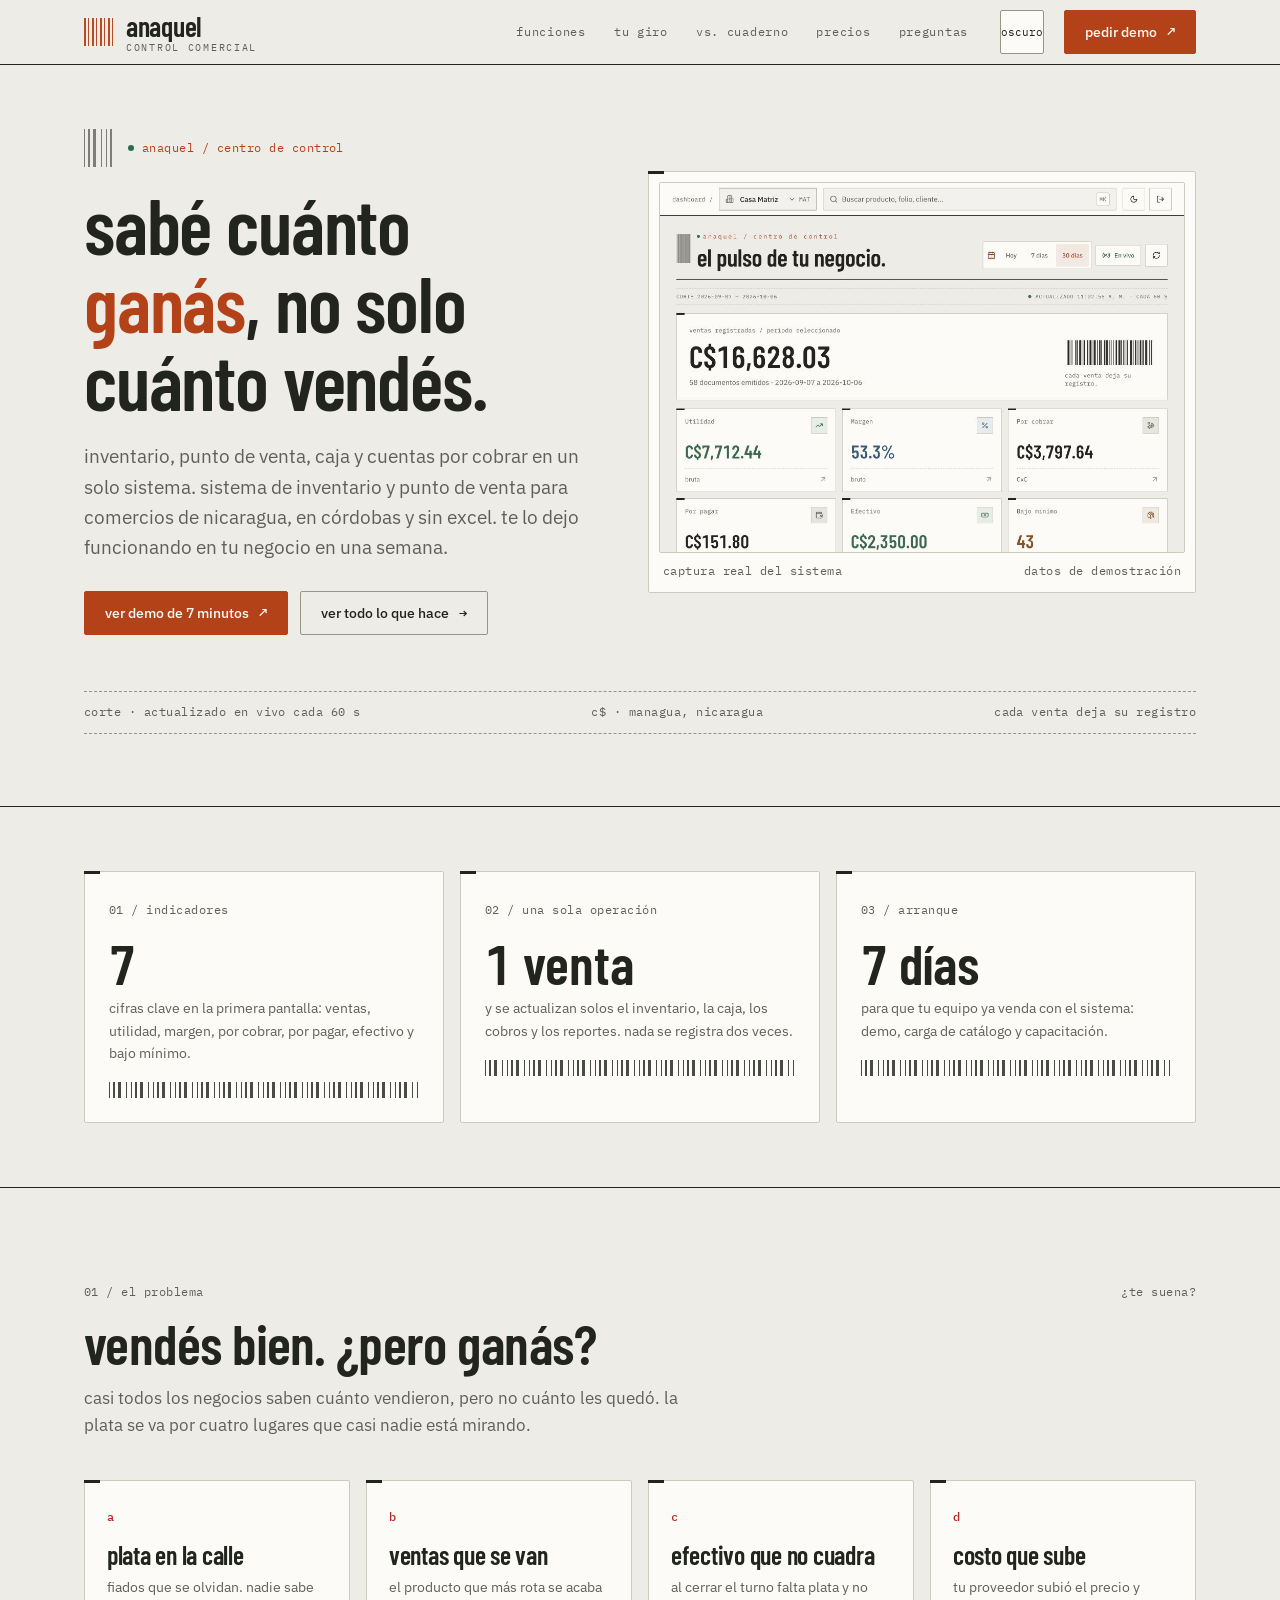
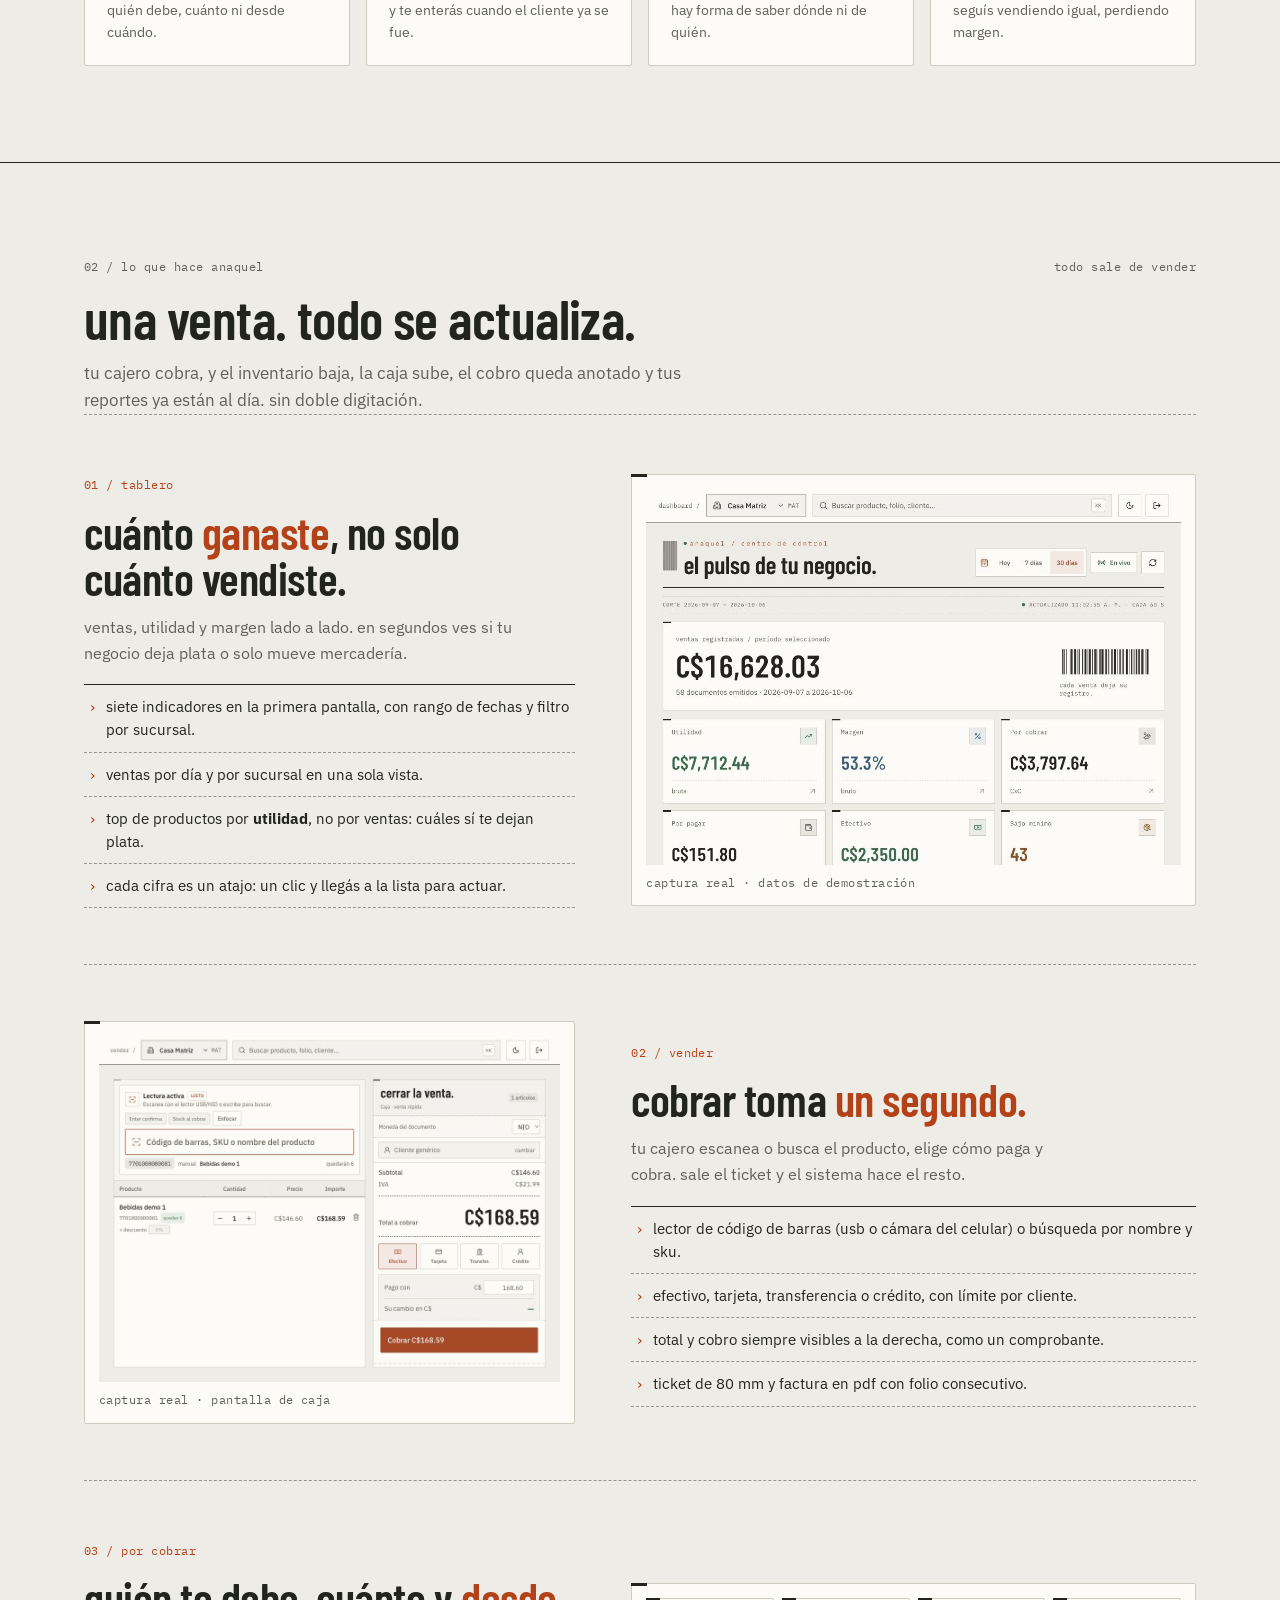
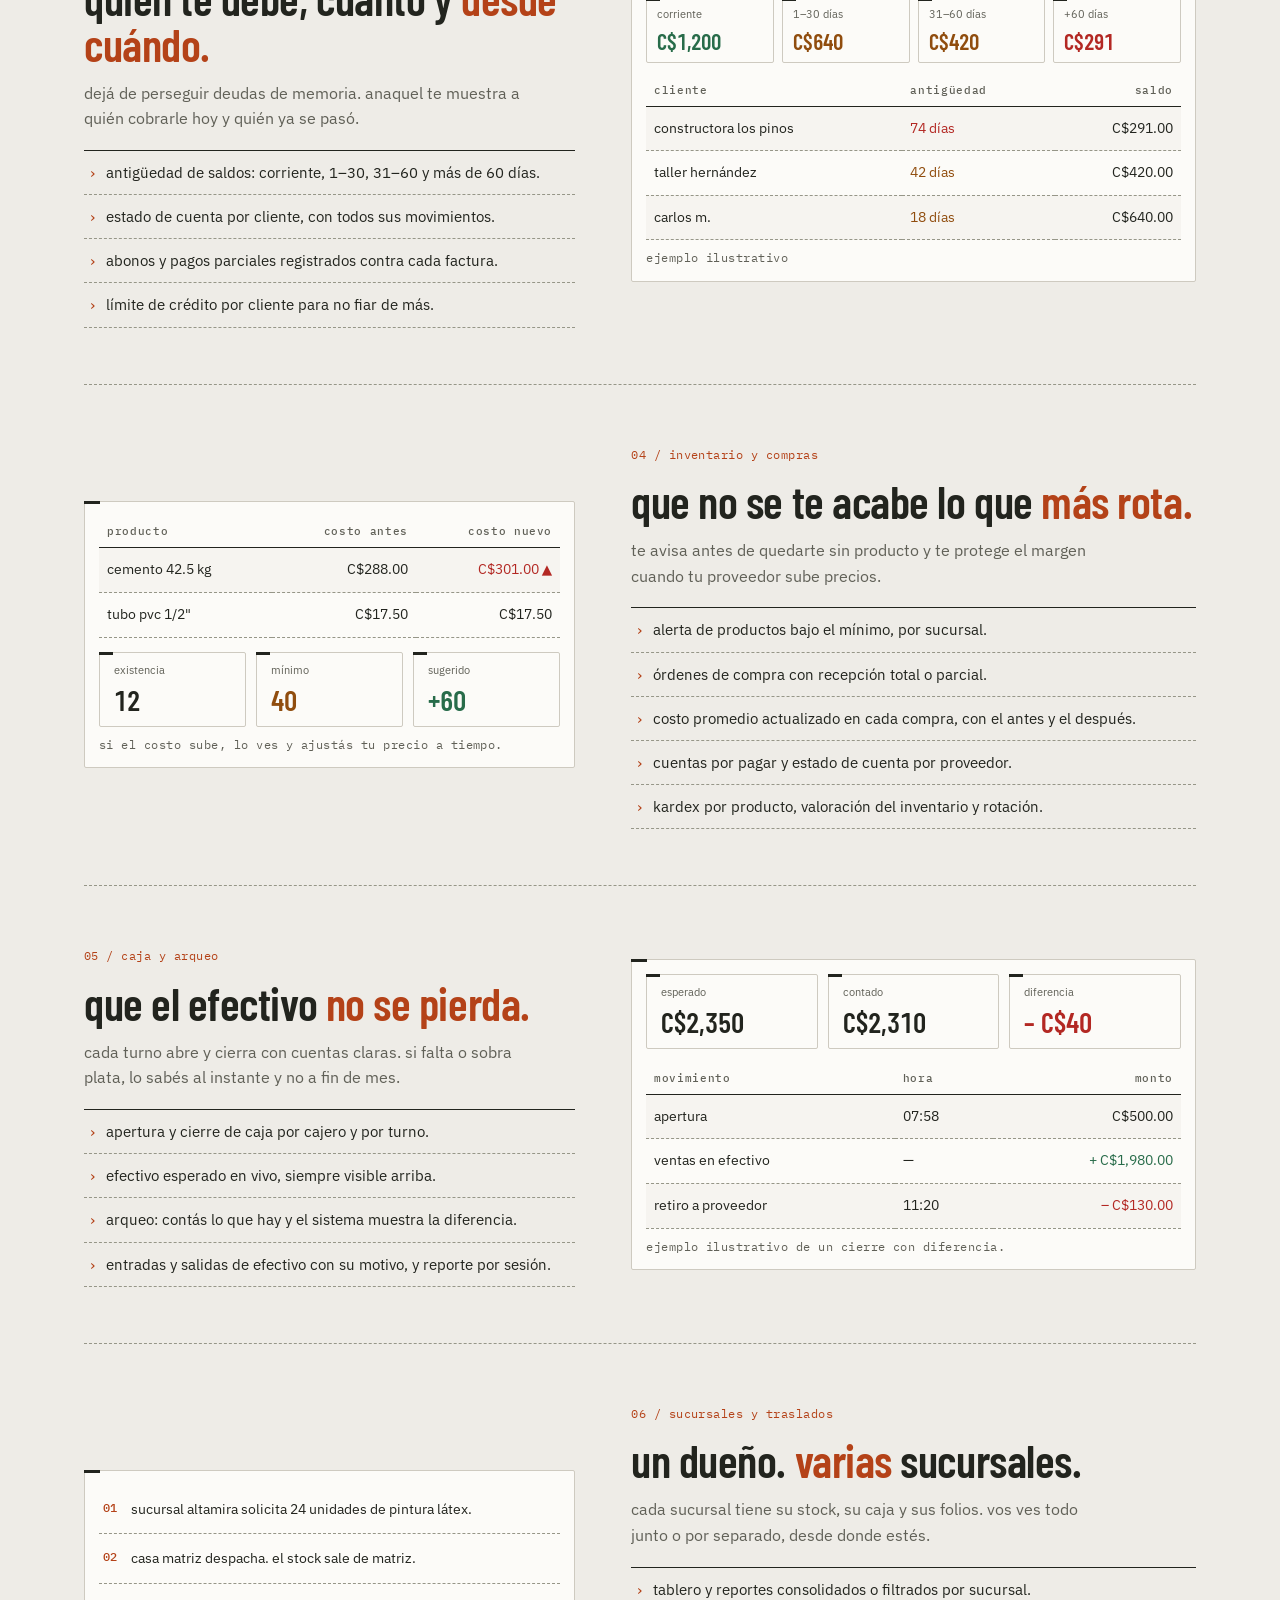
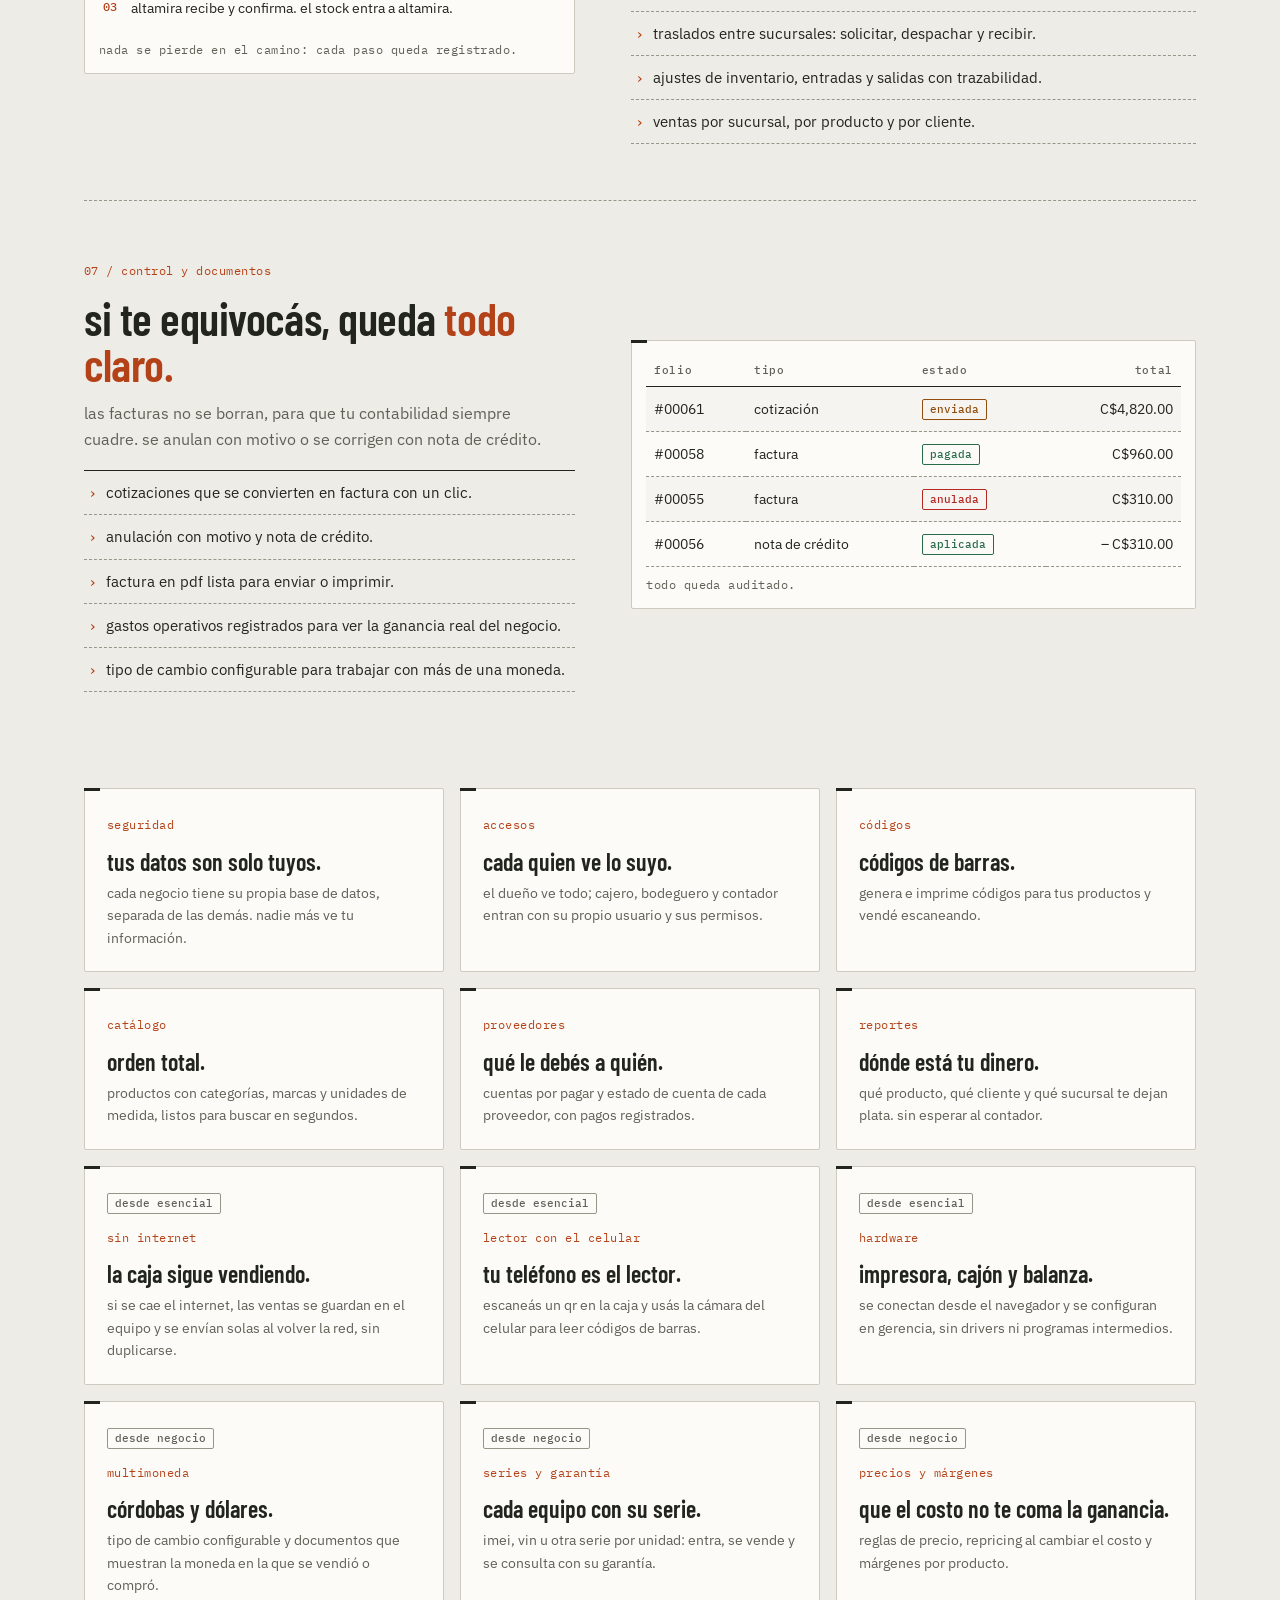
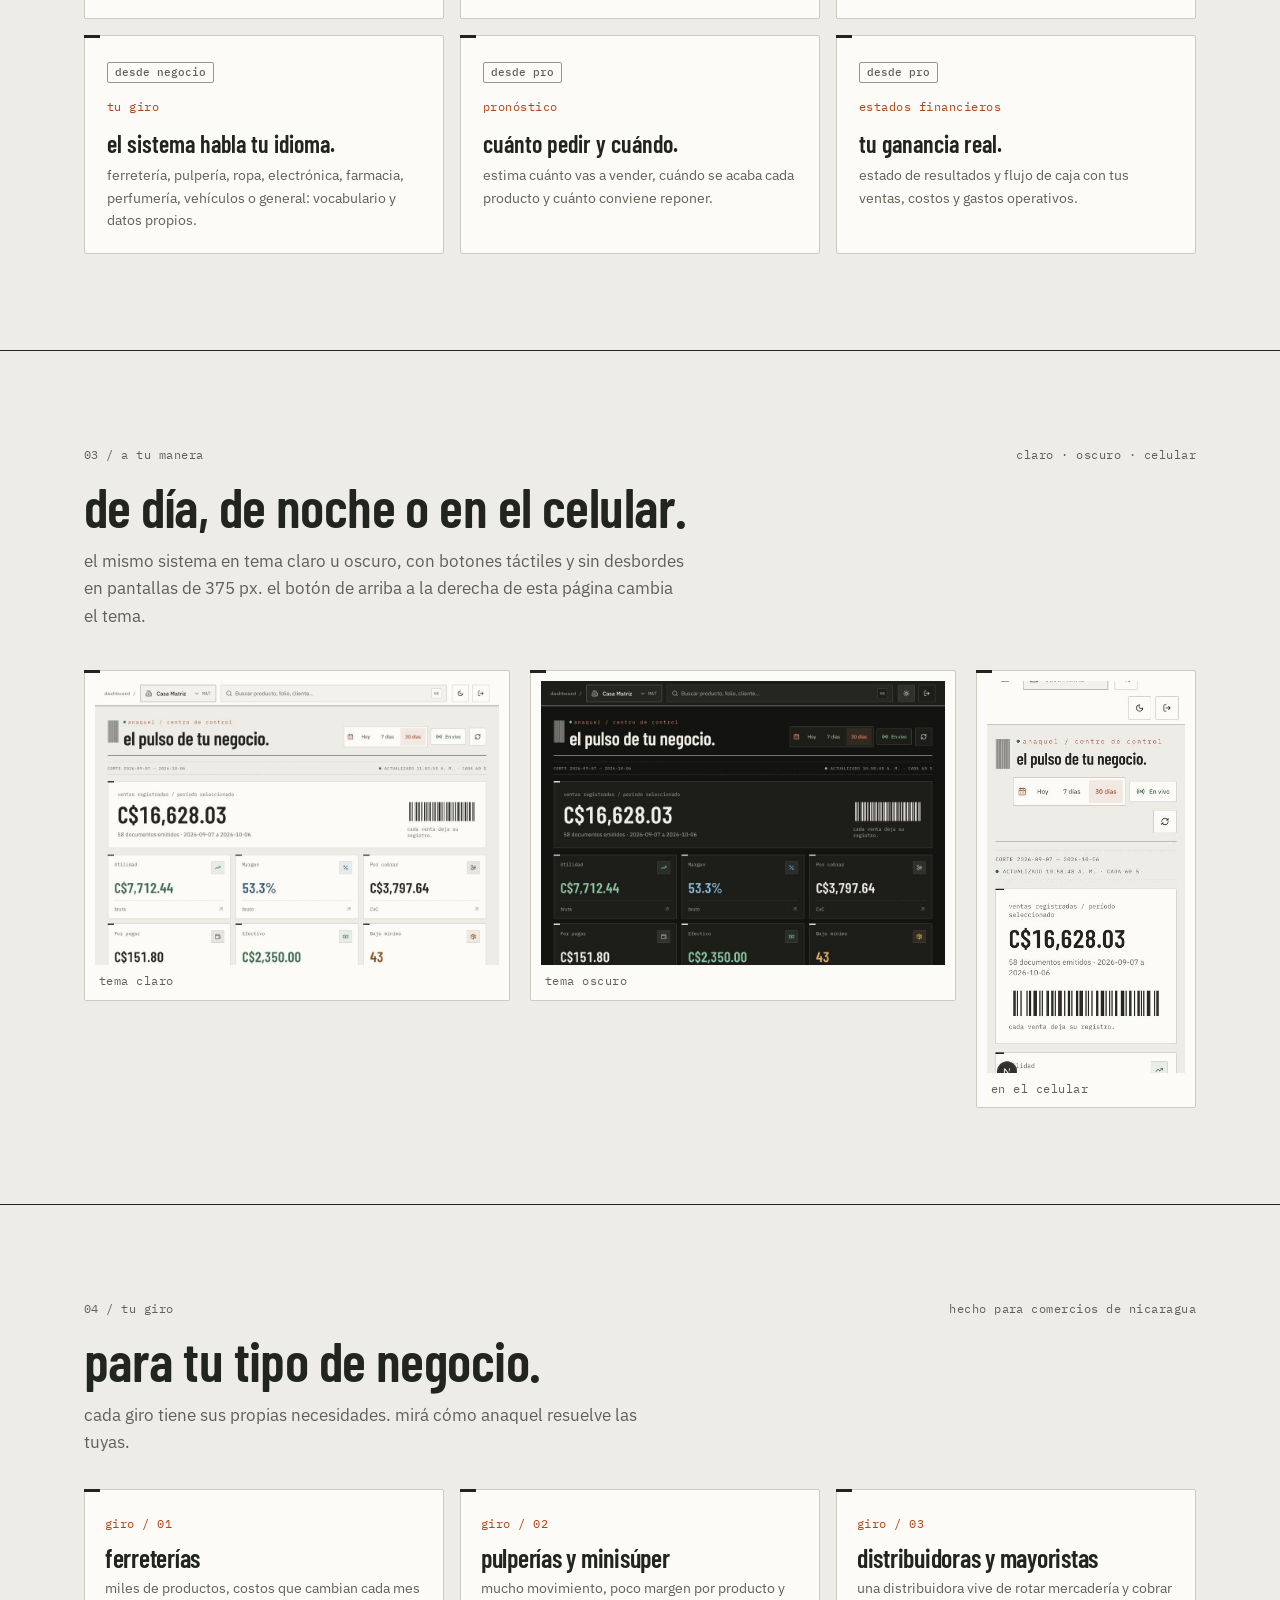
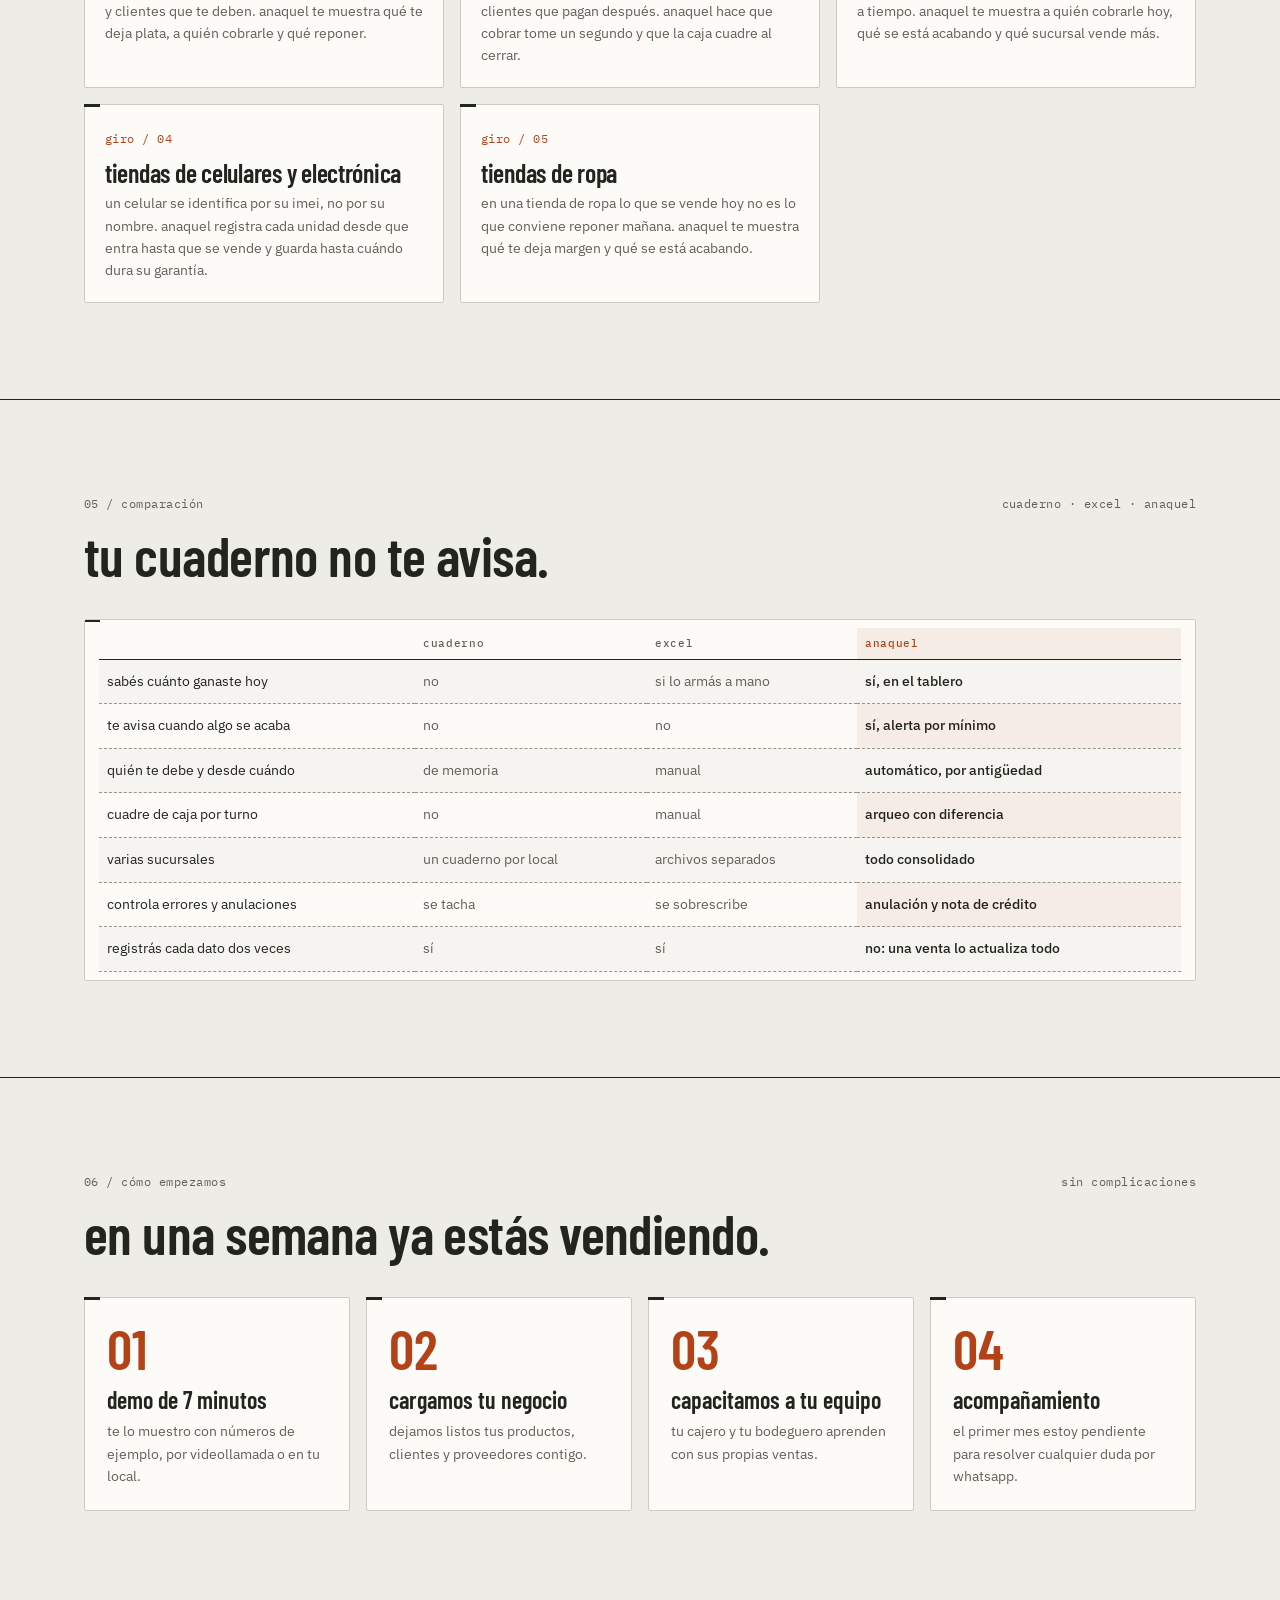
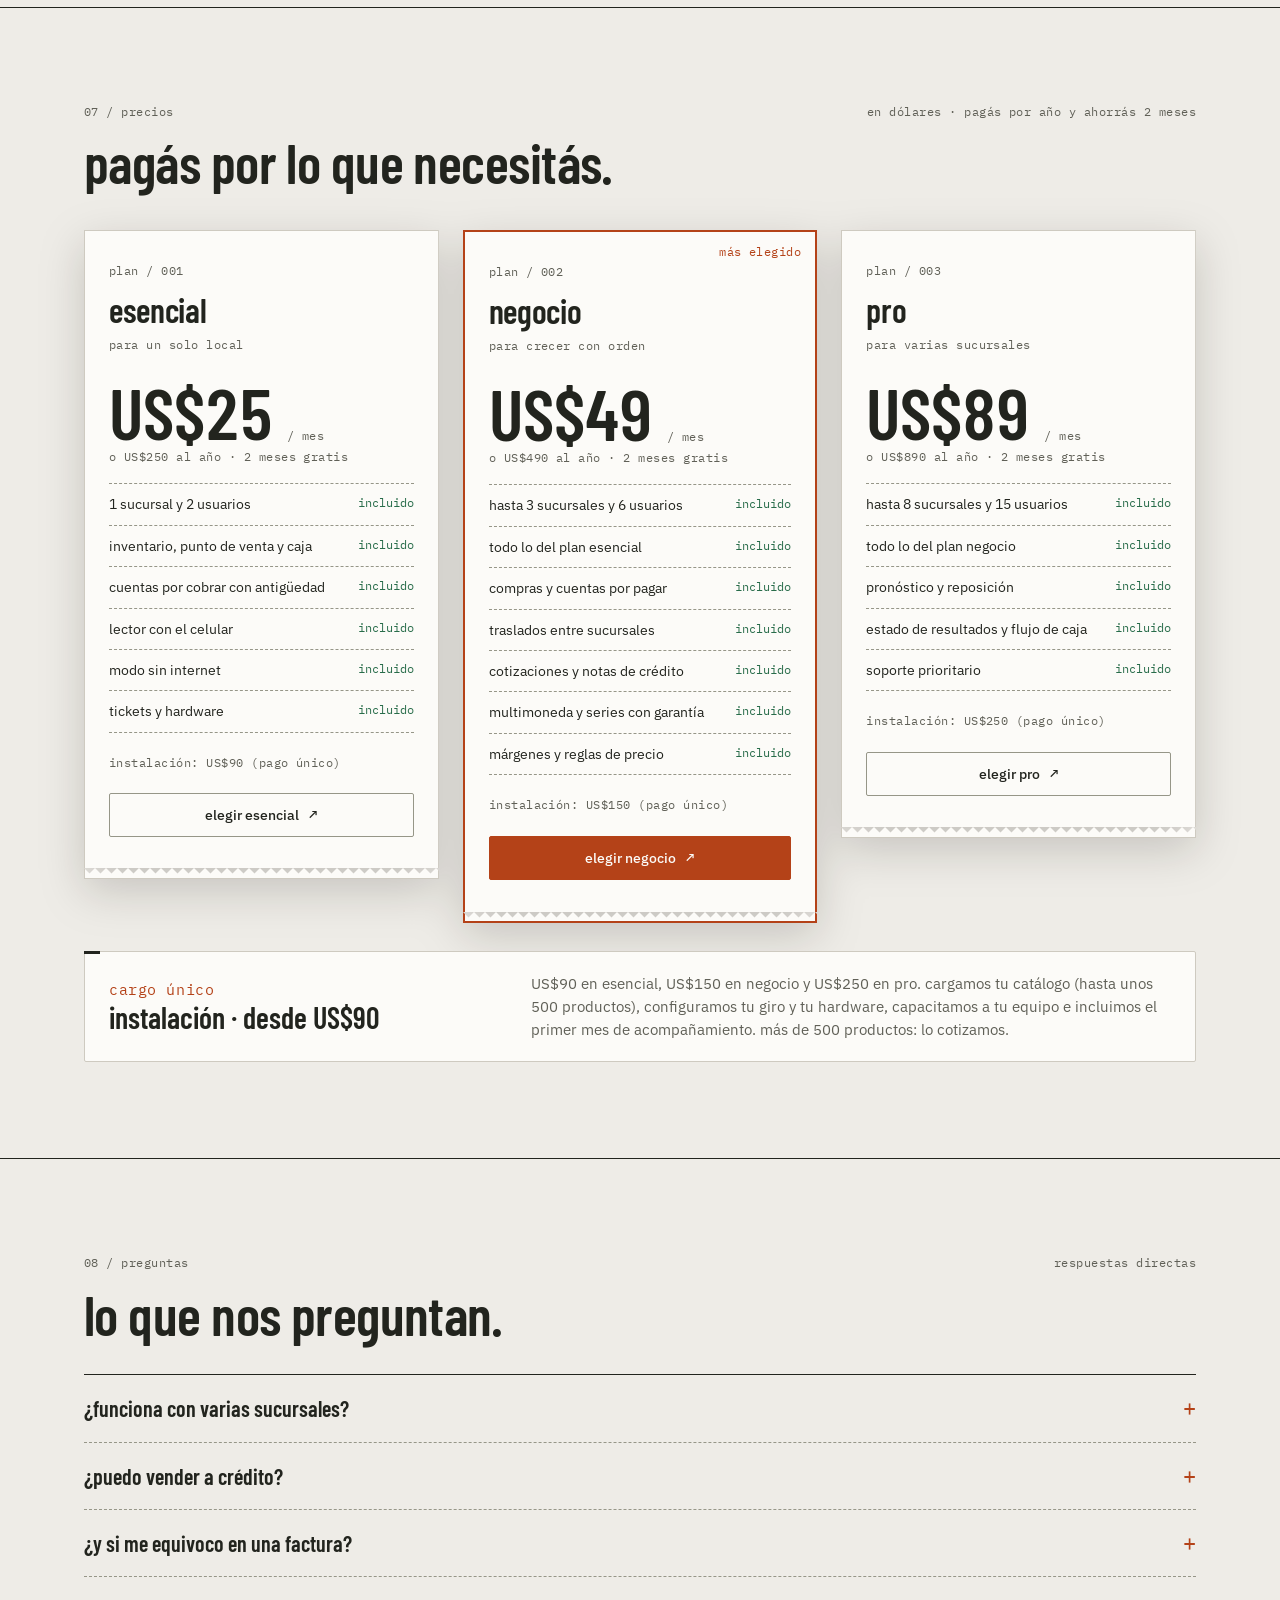
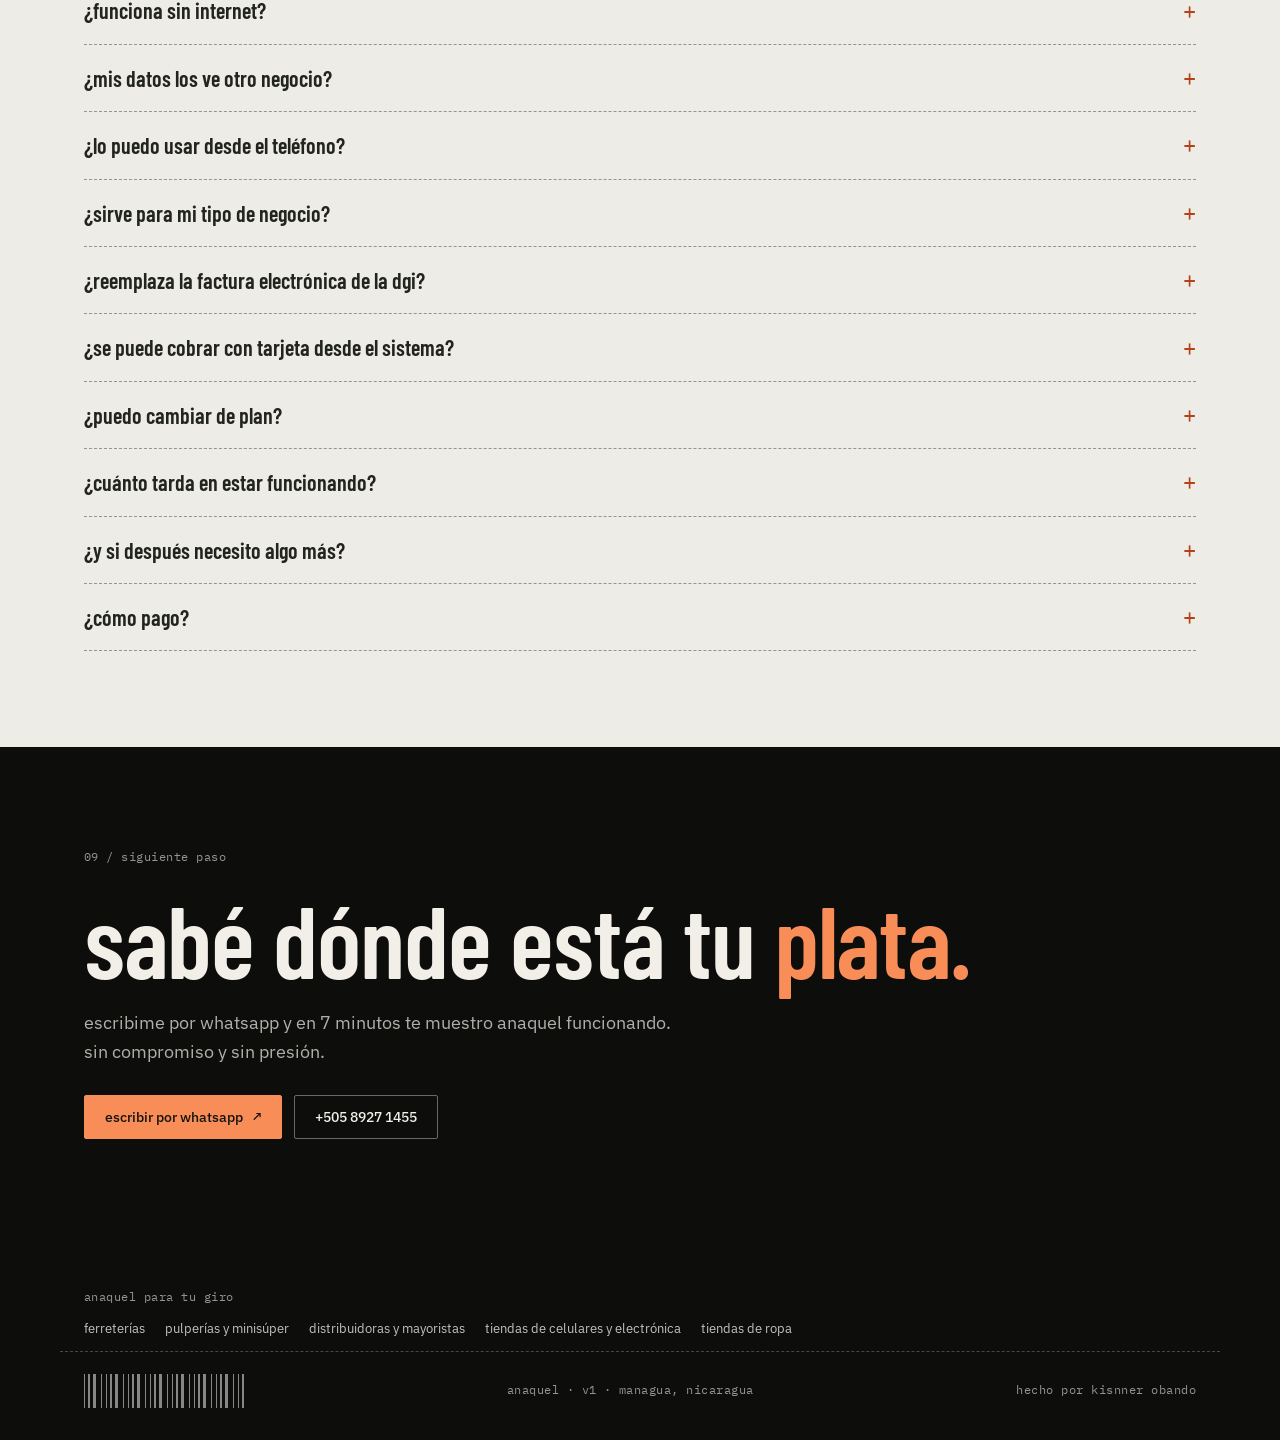
==== commit a56ccd00: "Pagos en línea: enlaces de pago alojados, diálogo accesible y página de gracias" ====
--- a/index.html
+++ b/index.html
@@ -374,6 +374,7 @@
         <div class="price">US$25 <small>/ mes</small><span class="code annual">o US$250 al año · 2 meses gratis</span></div>
         <ul><li><span>1 sucursal y 2 usuarios</span><span>incluido</span></li><li><span>inventario, punto de venta y caja</span><span>incluido</span></li><li><span>cuentas por cobrar con antigüedad</span><span>incluido</span></li><li><span>lector con el celular</span><span>incluido</span></li><li><span>modo sin internet</span><span>incluido</span></li><li><span>tickets y hardware</span><span>incluido</span></li></ul>
         <p class="code" style="margin-bottom:12px">instalación: US$90 (pago único)</p>
+        <button class="btn" type="button" data-pay="esencial" hidden>pagar en línea <span class="arr" aria-hidden="true">↗</span></button>
         <a class="btn outline" href="https://wa.me/50589271455?text=Hola%2C%20me%20interesa%20el%20plan%20Esencial%20de%20Anaquel" target="_blank" rel="noopener">elegir esencial <span class="arr" aria-hidden="true">↗</span></a>
       </article>
       <article class="receipt hot">
@@ -382,6 +383,7 @@
         <div class="price">US$49 <small>/ mes</small><span class="code annual">o US$490 al año · 2 meses gratis</span></div>
         <ul><li><span>hasta 3 sucursales y 6 usuarios</span><span>incluido</span></li><li><span>todo lo del plan esencial</span><span>incluido</span></li><li><span>compras y cuentas por pagar</span><span>incluido</span></li><li><span>traslados entre sucursales</span><span>incluido</span></li><li><span>cotizaciones y notas de crédito</span><span>incluido</span></li><li><span>multimoneda y series con garantía</span><span>incluido</span></li><li><span>márgenes y reglas de precio</span><span>incluido</span></li></ul>
         <p class="code" style="margin-bottom:12px">instalación: US$150 (pago único)</p>
+        <button class="btn" type="button" data-pay="negocio" hidden>pagar en línea <span class="arr" aria-hidden="true">↗</span></button>
         <a class="btn" href="https://wa.me/50589271455?text=Hola%2C%20me%20interesa%20el%20plan%20Negocio%20de%20Anaquel" target="_blank" rel="noopener">elegir negocio <span class="arr" aria-hidden="true">↗</span></a>
       </article>
       <article class="receipt">
@@ -390,6 +392,7 @@
         <div class="price">US$89 <small>/ mes</small><span class="code annual">o US$890 al año · 2 meses gratis</span></div>
         <ul><li><span>hasta 8 sucursales y 15 usuarios</span><span>incluido</span></li><li><span>todo lo del plan negocio</span><span>incluido</span></li><li><span>pronóstico y reposición</span><span>incluido</span></li><li><span>estado de resultados y flujo de caja</span><span>incluido</span></li><li><span>soporte prioritario</span><span>incluido</span></li></ul>
         <p class="code" style="margin-bottom:12px">instalación: US$250 (pago único)</p>
+        <button class="btn" type="button" data-pay="pro" hidden>pagar en línea <span class="arr" aria-hidden="true">↗</span></button>
         <a class="btn outline" href="https://wa.me/50589271455?text=Hola%2C%20me%20interesa%20el%20plan%20Pro%20de%20Anaquel" target="_blank" rel="noopener">elegir pro <span class="arr" aria-hidden="true">↗</span></a>
       </article>
     </div>
@@ -448,6 +451,33 @@
     <span class="code">hecho por kisnner obando</span>
   </div>
 </footer>
+
+<dialog id="pay-dialog" aria-labelledby="pay-title">
+  <div class="pay">
+    <button type="button" class="pay-close" data-pay-close aria-label="Cerrar">×</button>
+    <span class="code accent">pago en línea</span>
+    <h2 id="pay-title">pagá tu plan.</h2>
+    <p class="code">elegí el plan y cómo querés pagar</p>
+    <div class="pay-row" role="group" aria-label="Plan"><button type="button" class="pay-opt" data-pay-plan-btn="esencial" aria-pressed="false">esencial</button><button type="button" class="pay-opt" data-pay-plan-btn="negocio" aria-pressed="false">negocio</button><button type="button" class="pay-opt" data-pay-plan-btn="pro" aria-pressed="false">pro</button></div>
+    <div class="pay-row two" role="group" aria-label="Período de pago">
+      <button type="button" class="pay-opt" data-pay-billing-btn="anual" aria-pressed="false">anual · 2 meses gratis</button>
+      <button type="button" class="pay-opt" data-pay-billing-btn="mensual" aria-pressed="false">mensual</button>
+    </div>
+    <div class="pay-sum" aria-live="polite">
+      <div><span>plan <b data-pay-plan></b></span><span data-pay-recurrent></span></div>
+      <div><span data-pay-period></span><span>incluido arriba</span></div>
+      <div><span>instalación (pago único)</span><span data-pay-setup></span></div>
+      <div class="tot"><span>total hoy</span><span data-pay-total></span></div>
+    </div>
+    <label class="pay-terms" data-pay-terms><input type="checkbox" id="pay-ok"><span>entiendo que pago el plan y el período elegidos más la instalación, que el servicio empieza cuando se confirma el pago y se agenda la instalación, y que las condiciones de renovación y cancelación se me confirman por escrito antes de iniciar.</span></label>
+    <button type="button" class="btn" data-pay-go disabled>ir al pago seguro <span class="arr" aria-hidden="true">↗</span></button>
+    <p class="pay-note" data-pay-none hidden>esta combinación todavía no tiene pago en línea. escribinos y lo resolvemos.</p>
+    <p class="code pay-safe">pagás en la página segura de tu banco o pasarela. anaquel no ve ni guarda los datos de tu tarjeta.</p>
+    <p class="pay-note" data-pay-bank hidden><b>transferencia bancaria:</b> <span data-bank-text></span>. enviá el comprobante por whatsapp.</p>
+    <p class="pay-note"><a data-pay-wa href="#" target="_blank" rel="noopener">¿preferís pagar por whatsapp o transferencia? escribinos →</a></p>
+  </div>
+</dialog>
 <script src="assets/theme.js"></script>
+<script src="assets/payments.js" defer></script>
 </body>
 </html>
--- a/assets/anaquel.css
+++ b/assets/anaquel.css
@@ -247,3 +247,28 @@
 .foot-links a{font:400 13px/1.4 var(--font-sans);color:hsl(var(--rail-fg)/.8);text-decoration:none}
 .foot-links a:hover{color:hsl(var(--rail-fg));text-decoration:underline}
 @media (max-width:960px){.two{grid-template-columns:1fr;gap:28px}.pains3,.niches{grid-template-columns:1fr}}
+
+
+/* ---- pagos en línea ---- */
+dialog#pay-dialog{border:1px solid hsl(var(--foreground));border-radius:var(--radius);background:hsl(var(--surface));color:hsl(var(--foreground));padding:0;width:min(560px,calc(100vw - 24px));max-height:calc(100dvh - 24px);overflow:auto;margin:auto}
+dialog#pay-dialog::backdrop{background:hsl(0 0% 0%/.55)}
+.pay{padding:26px 24px 22px;position:relative}
+.pay::before{content:"";position:absolute;top:-1px;left:-1px;width:16px;height:3px;background:hsl(var(--foreground))}
+.pay h2{font-size:34px;margin:8px 0 4px}
+.pay-close{position:absolute;top:14px;right:14px;min-height:44px;min-width:44px;border:1px solid hsl(var(--border-strong));background:transparent;color:hsl(var(--foreground));border-radius:var(--radius);cursor:pointer;font:400 18px/1 var(--font-mono)}
+.pay-row{display:grid;grid-template-columns:repeat(3,1fr);gap:8px;margin:14px 0}
+.pay-row.two{grid-template-columns:repeat(2,1fr)}
+.pay-opt{min-height:44px;border:1px solid hsl(var(--border-strong));background:hsl(var(--surface-2));color:hsl(var(--foreground));border-radius:var(--radius);cursor:pointer;font:500 14px/1.2 var(--font-sans);padding:8px}
+.pay-opt[aria-pressed="true"]{border-color:hsl(var(--primary));background:hsl(var(--primary)/.12);color:hsl(var(--primary))}
+.pay-sum{border-top:1px solid hsl(var(--foreground));margin-top:14px}
+.pay-sum div{display:flex;justify-content:space-between;gap:12px;padding:9px 0;border-bottom:1px dashed hsl(var(--border-strong));font-size:14.5px}
+.pay-sum .tot{font:600 30px/1 var(--font-display)}
+.pay-sum .tot span:last-child{color:hsl(var(--primary))}
+.pay-terms{display:flex;gap:10px;align-items:flex-start;margin:16px 0 12px;font-size:13.5px;color:hsl(var(--muted-foreground))}
+.pay-terms input{margin-top:3px;width:18px;height:18px;accent-color:hsl(var(--primary))}
+.pay .btn{width:100%;justify-content:center}
+.pay .btn[disabled]{opacity:.45;cursor:not-allowed}
+.pay-note{font-size:13px;color:hsl(var(--muted-foreground));margin-top:12px}
+.pay-safe{display:flex;gap:8px;align-items:center;margin-top:14px}
+[hidden]{display:none!important}
+.receipt .btn+.btn,.receipt button.btn+a.btn{margin-top:10px}
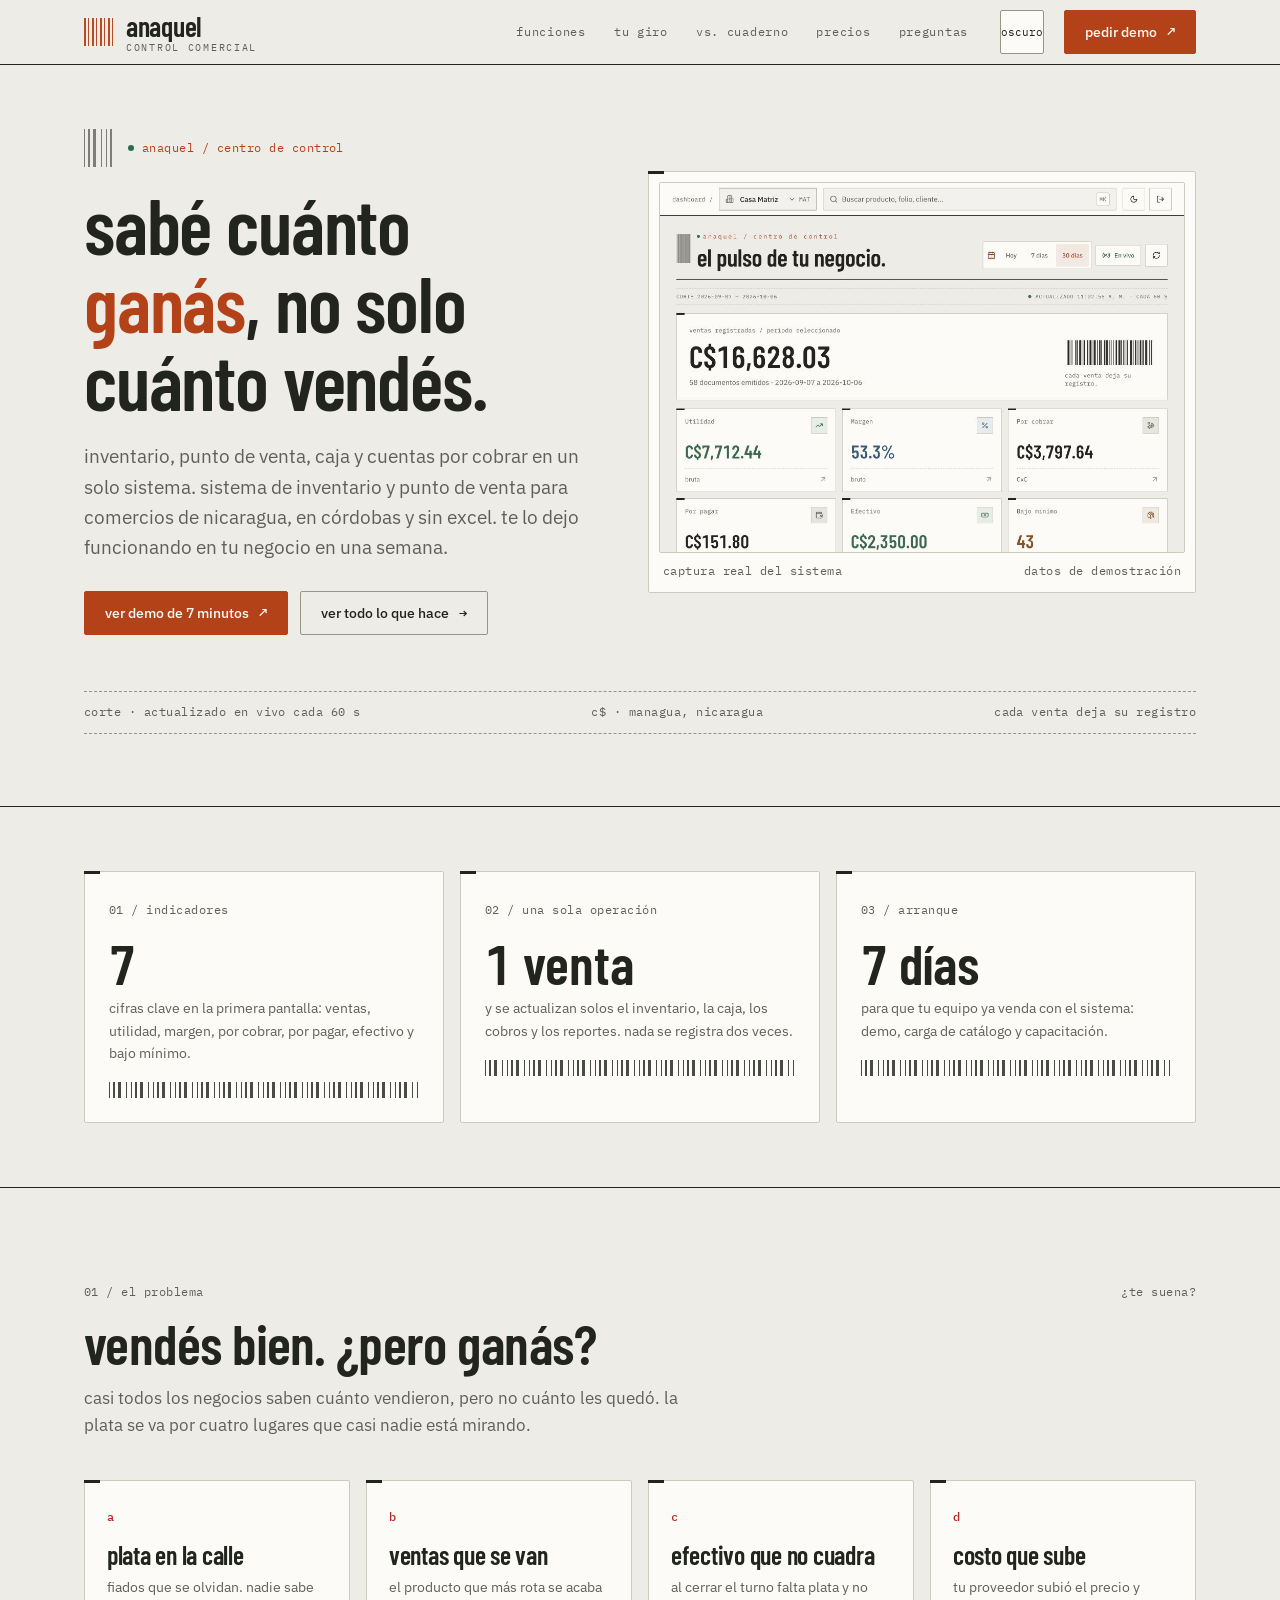
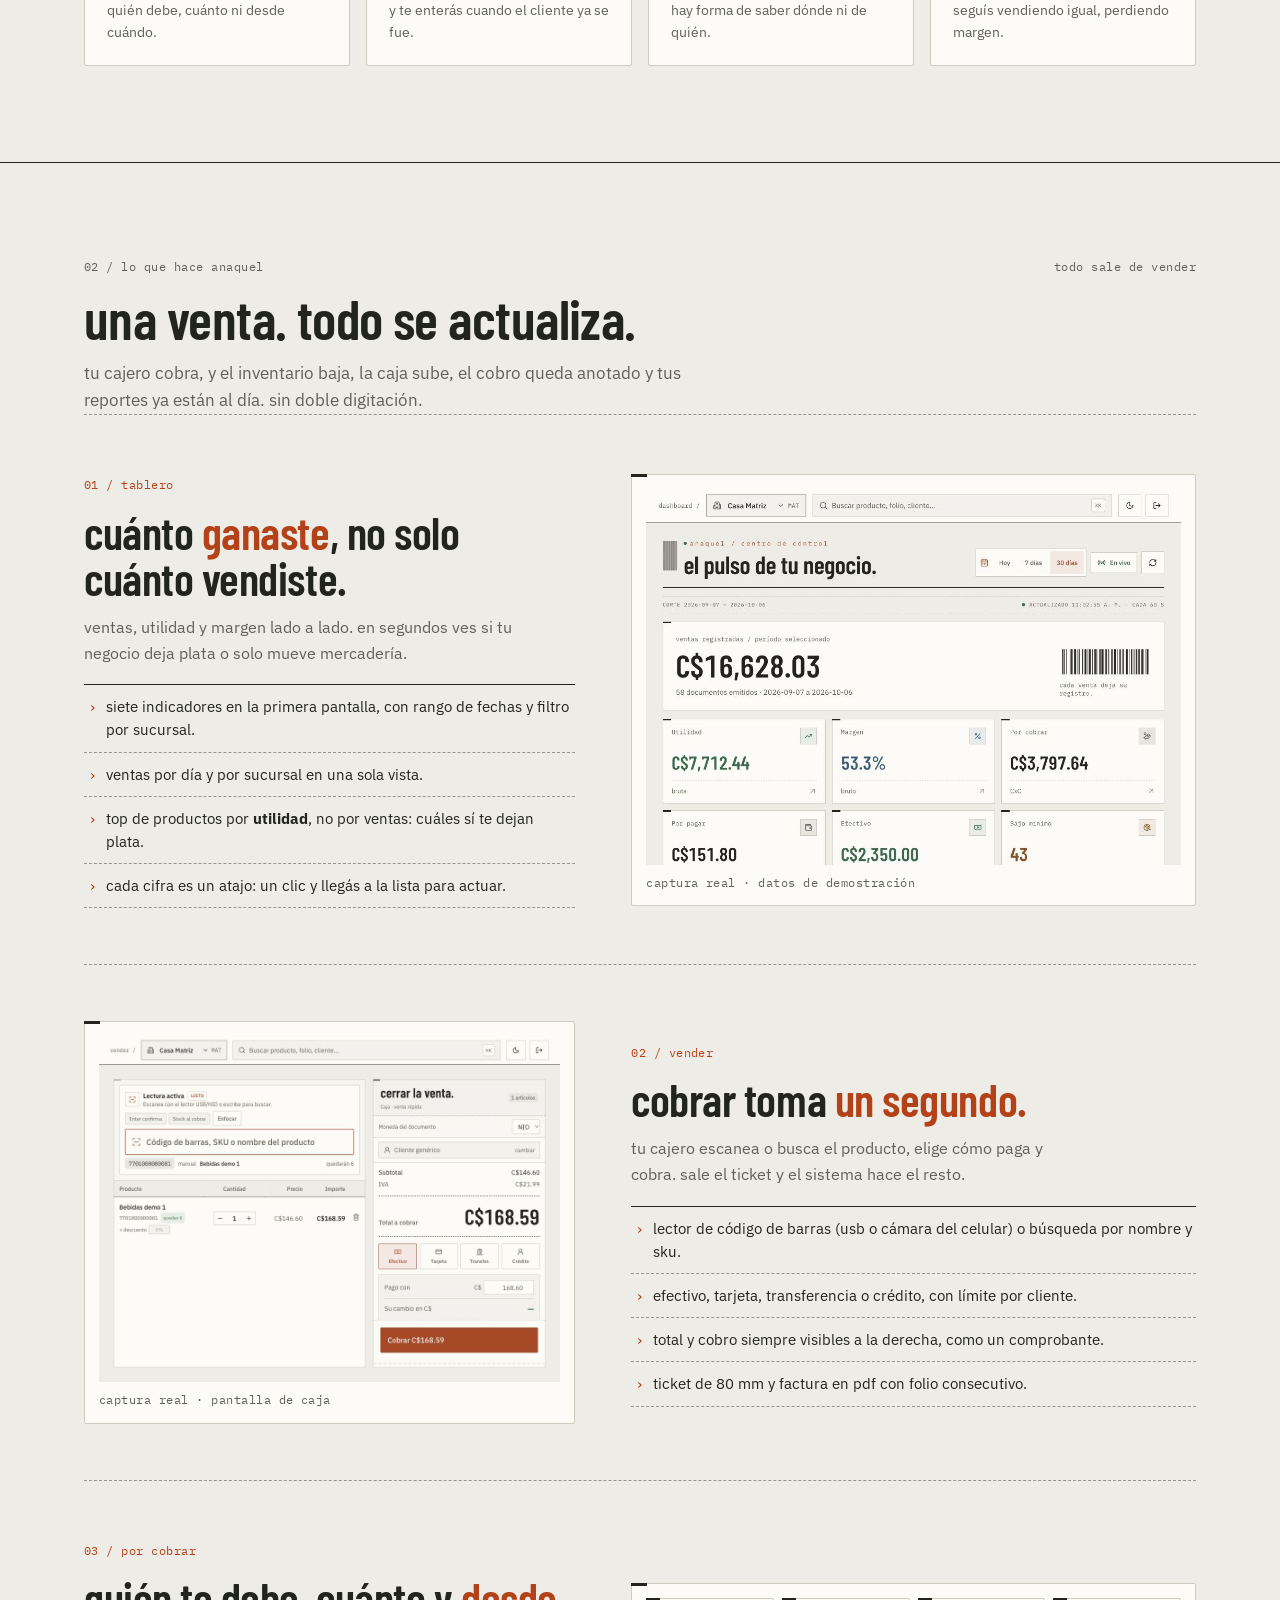
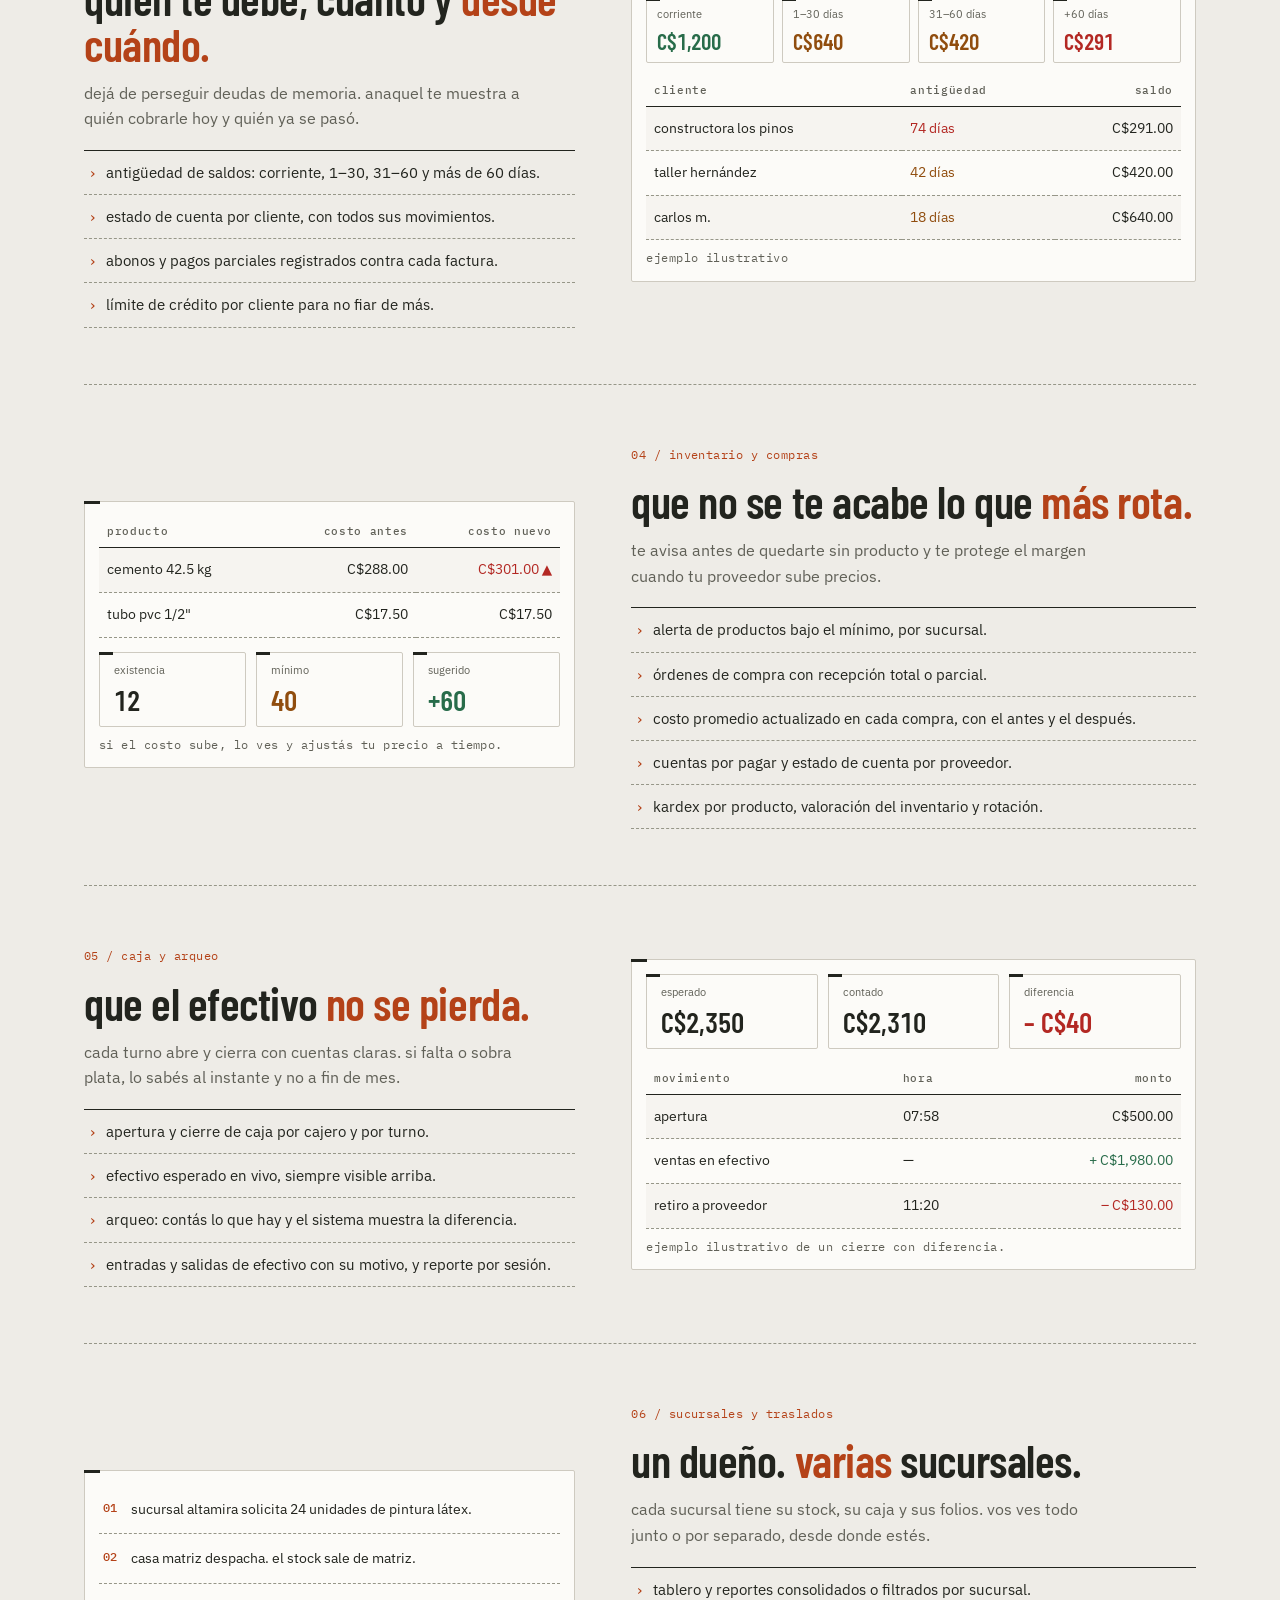
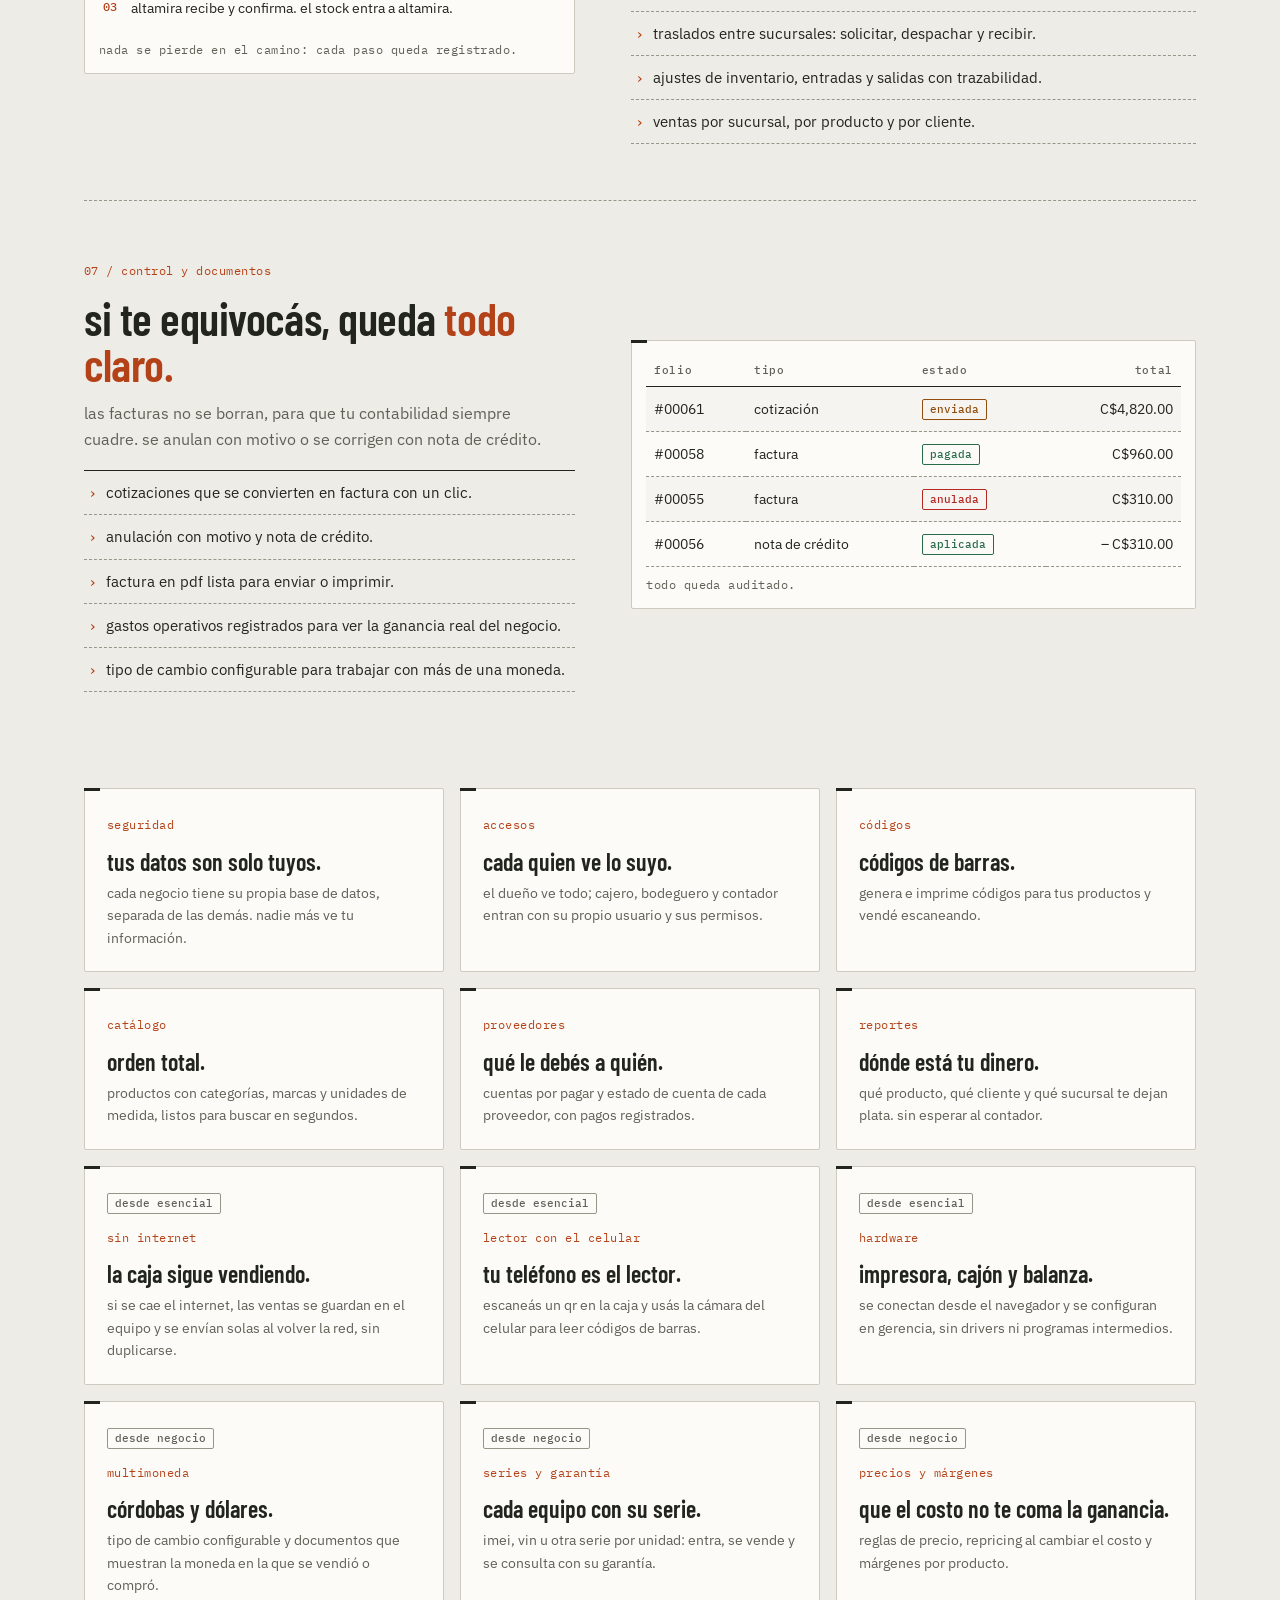
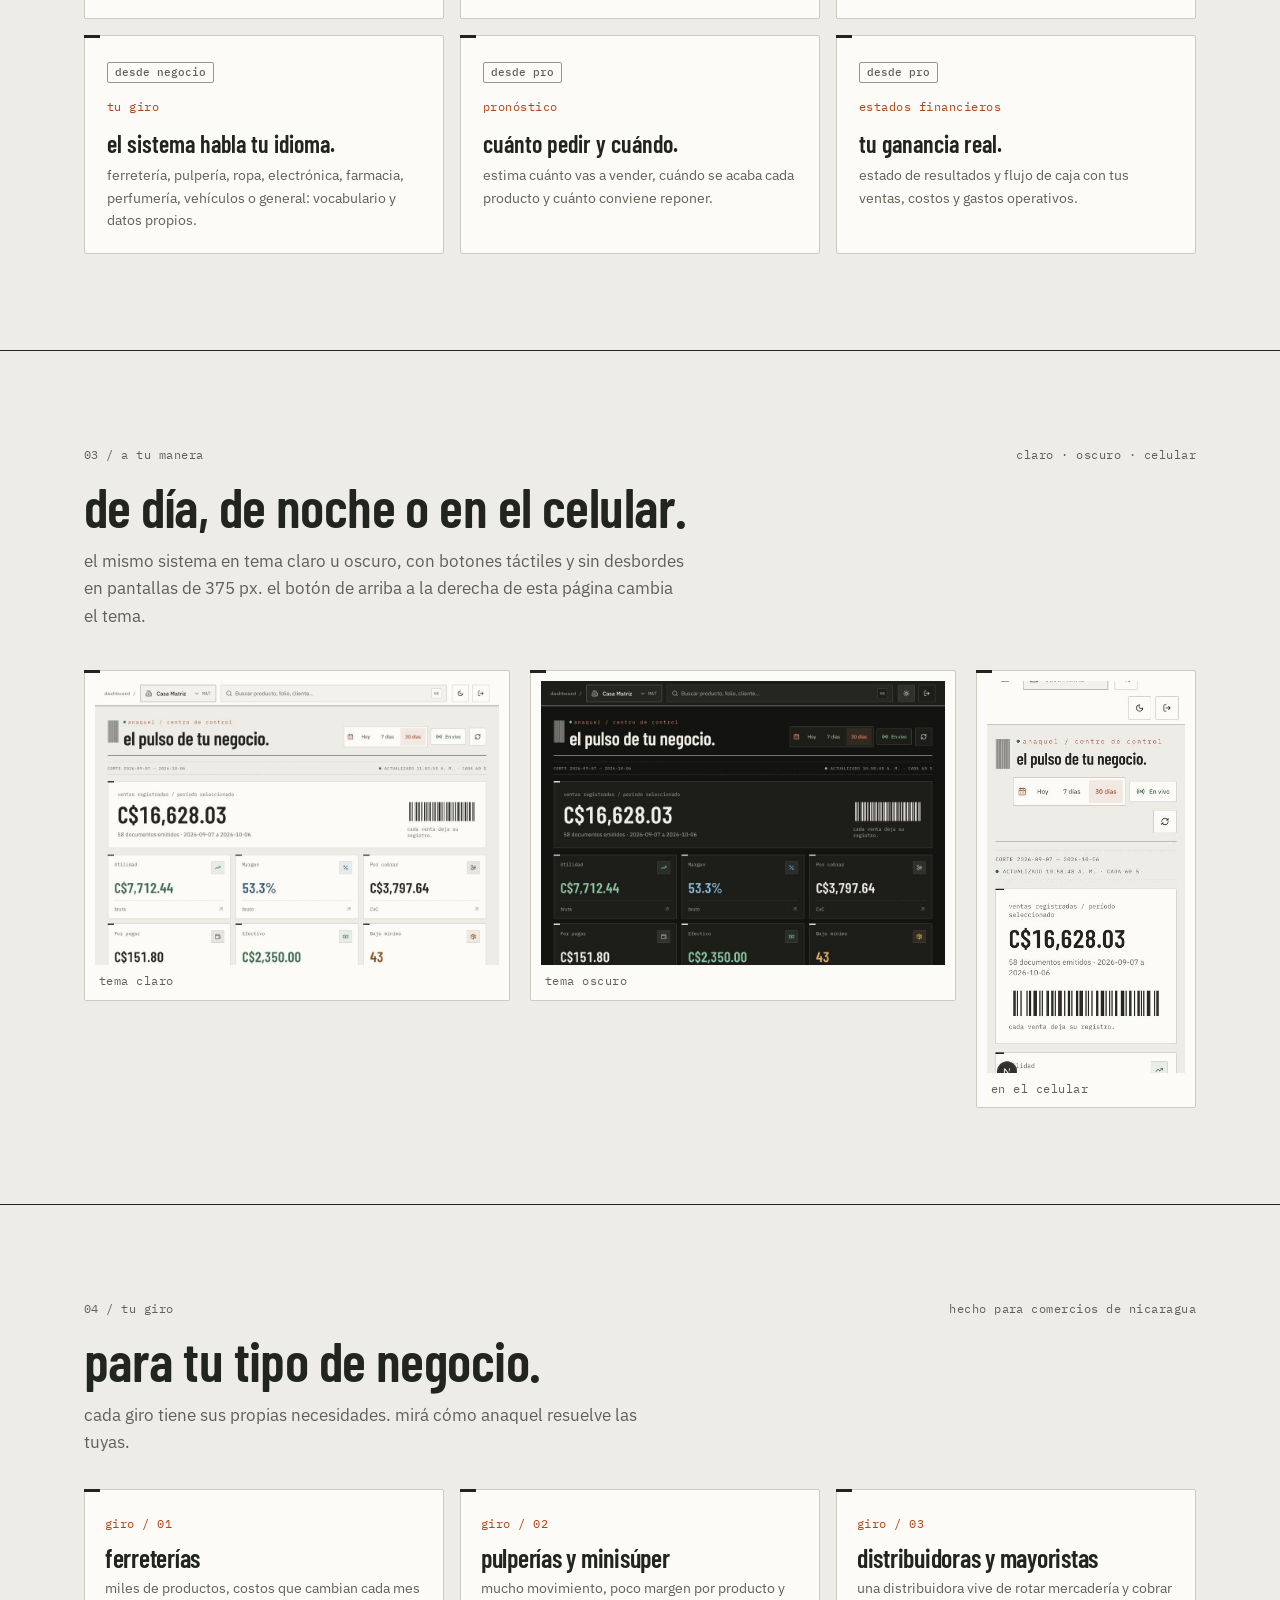
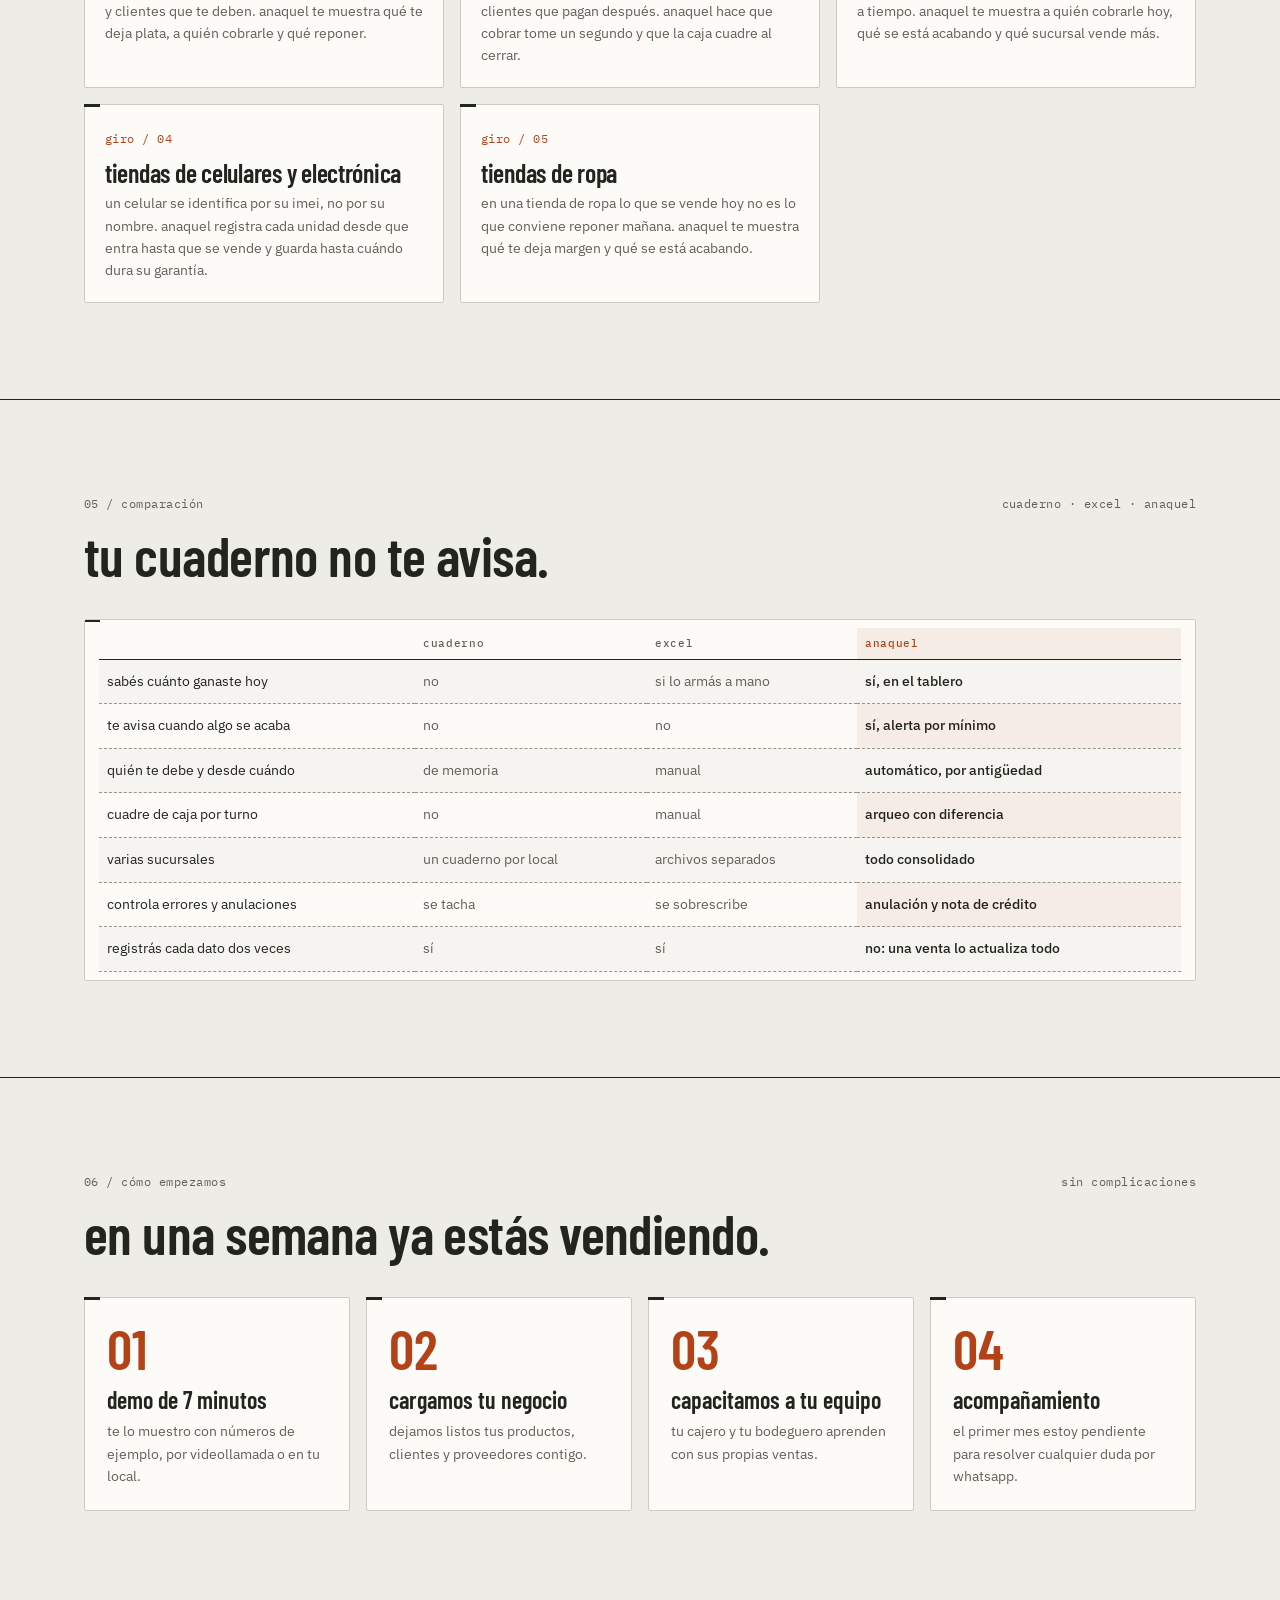
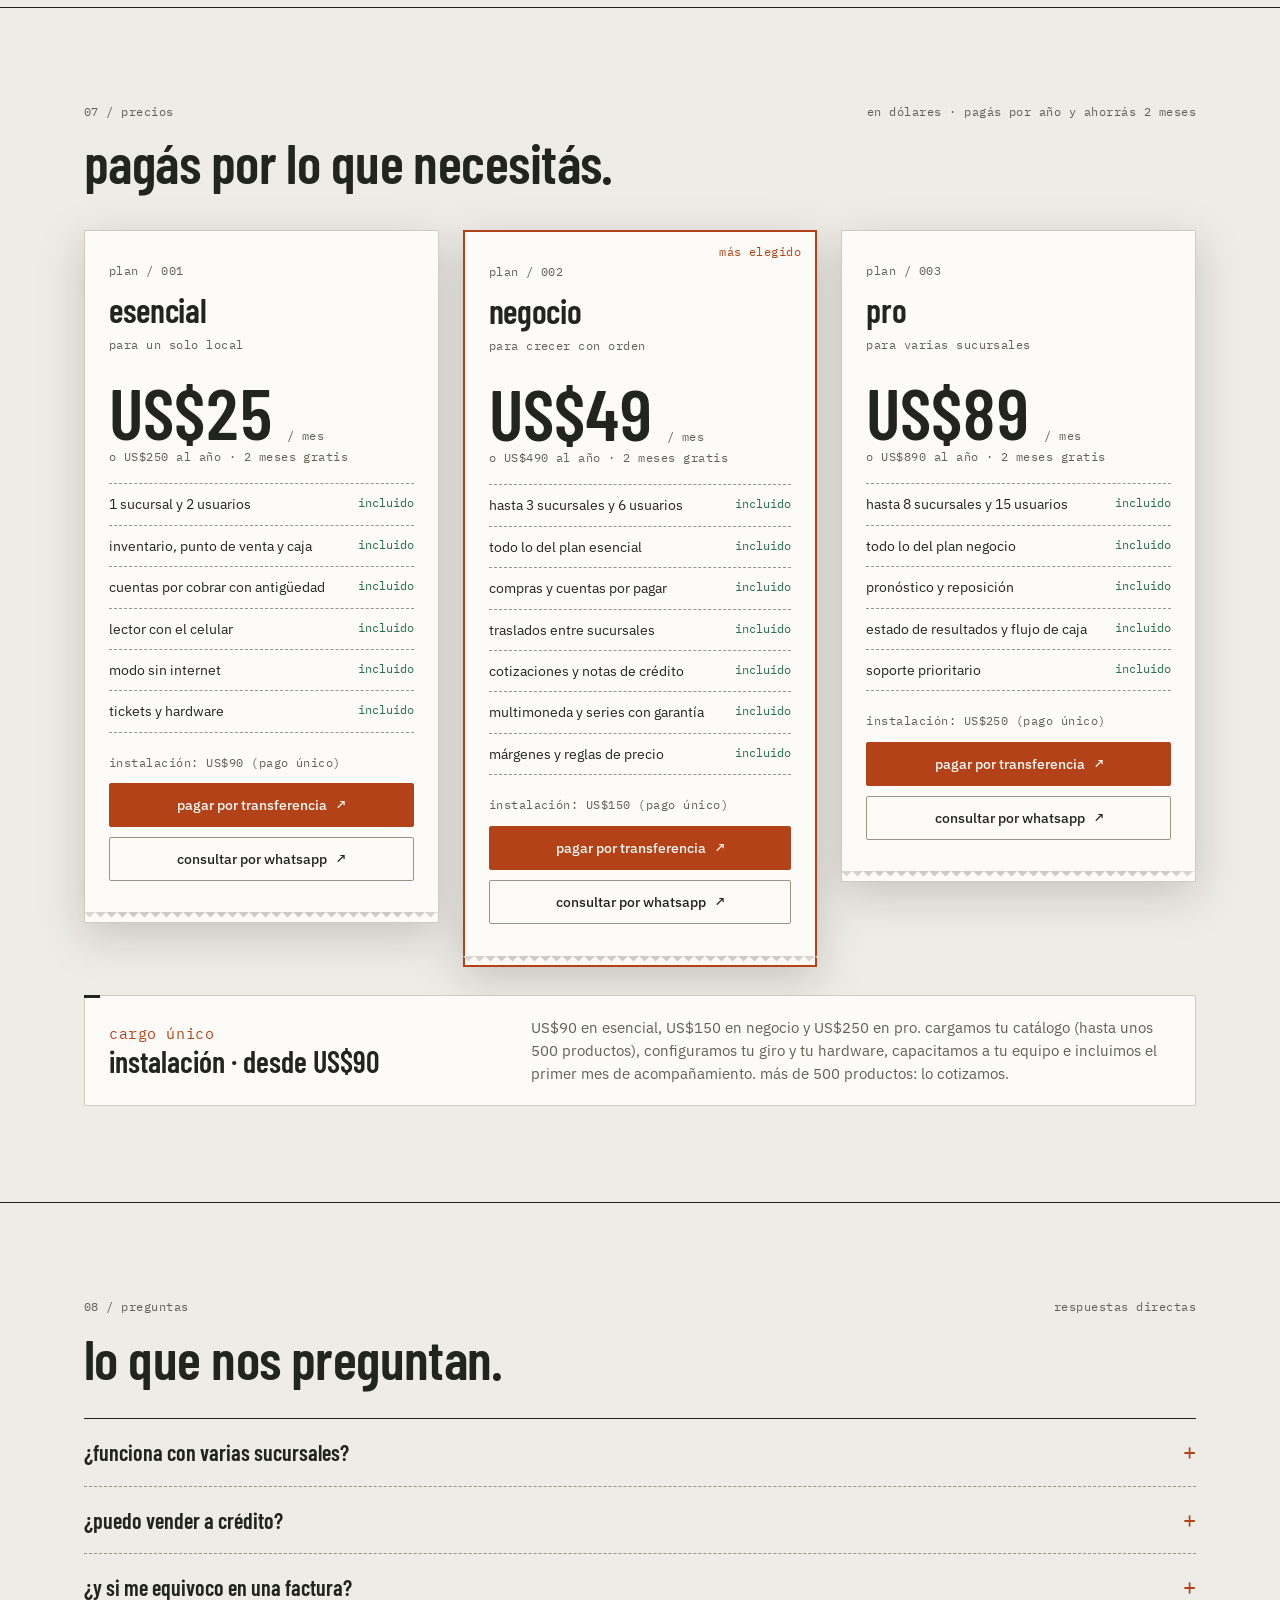
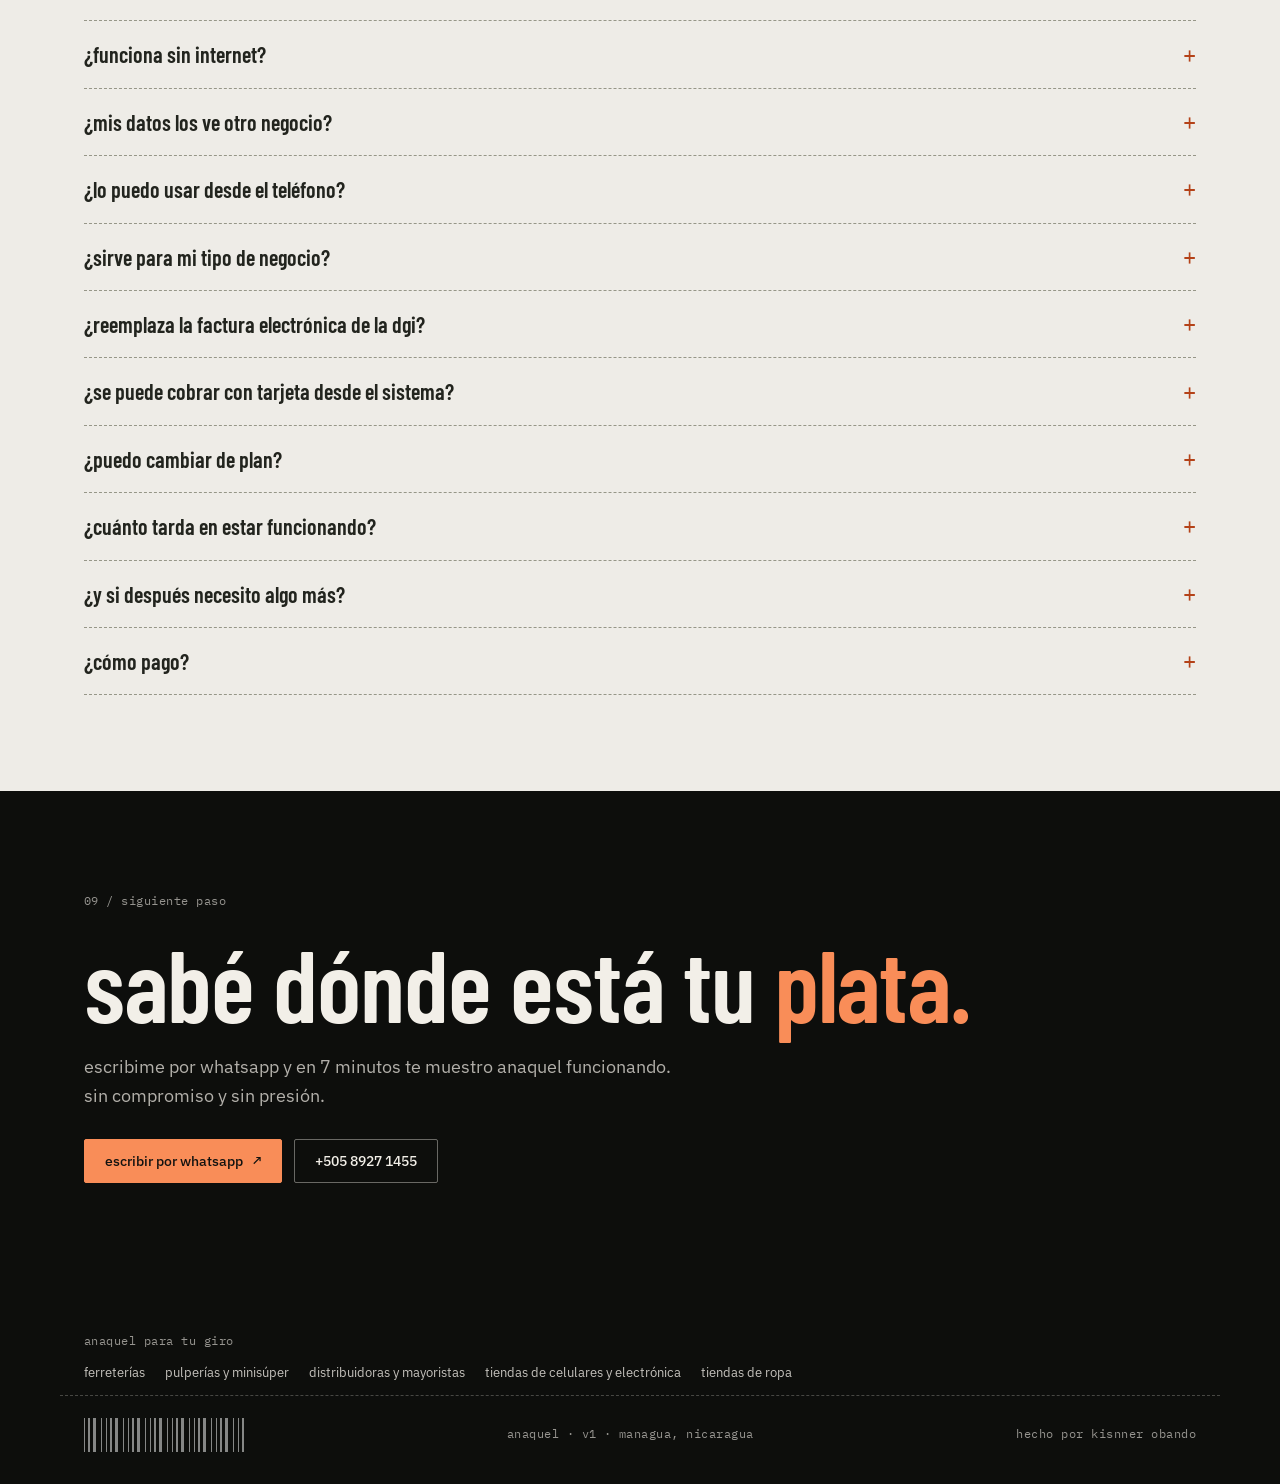
==== commit 5a04d99e: "Pagos: un solo script, versionado por contenido de CSS/JS y anclas robustas" ====
--- a/index.html
+++ b/index.html
@@ -30,7 +30,7 @@
 <link rel="preconnect" href="https://fonts.googleapis.com">
 <link rel="preconnect" href="https://fonts.gstatic.com" crossorigin>
 <link href="https://fonts.googleapis.com/css2?family=Barlow+Condensed:wght@500;600;700&family=IBM+Plex+Mono:wght@400;500&family=IBM+Plex+Sans:wght@400;500;600&display=swap" rel="stylesheet">
-<link rel="stylesheet" href="assets/anaquel.css">
+<link rel="stylesheet" href="assets/anaquel.css?v=54bec0c3">
 <script type="application/ld+json">{"@context":"https://schema.org","@type":"Organization","@id":"https://kisnner26.github.io/anaquel-landing/#org","name":"Anaquel","url":"https://kisnner26.github.io/anaquel-landing/","logo":"https://kisnner26.github.io/anaquel-landing/assets/favicon.svg","founder":{"@type":"Person","name":"Kisnner Obando"},"areaServed":[{"@type":"City","name":"Managua"},{"@type":"Country","name":"Nicaragua"}],"contactPoint":{"@type":"ContactPoint","telephone":"+505-8927-1455","contactType":"sales","availableLanguage":"es"}}</script>
 <script type="application/ld+json">{"@context":"https://schema.org","@type":"SoftwareApplication","@id":"https://kisnner26.github.io/anaquel-landing/#app","name":"Anaquel","alternateName":"Anaquel control comercial","applicationCategory":"BusinessApplication","operatingSystem":"Web, Android, iOS (aplicación web instalable)","inLanguage":"es-NI","url":"https://kisnner26.github.io/anaquel-landing/","description":"Sistema de inventario, punto de venta, caja, compras, cuentas por cobrar y reportes en córdobas para comercios de Nicaragua.","image":"https://kisnner26.github.io/anaquel-landing/assets/og-image.jpg","publisher":{"@id":"https://kisnner26.github.io/anaquel-landing/#org"},"featureList":["Inventario multi-sucursal","Punto de venta con lector de códigos","Caja con arqueo","Cuentas por cobrar con antigüedad de saldos","Modo sin internet","Series y garantía por unidad","Pronóstico y reposición","Multimoneda","Estados financieros"],"offers":{"@type":"AggregateOffer","lowPrice":"25","highPrice":"89","priceCurrency":"USD","offerCount":3,"offers":[{"@type":"Offer","name":"Plan esencial","price":"25","priceCurrency":"USD","priceSpecification":{"@type":"UnitPriceSpecification","price":"25","priceCurrency":"USD","billingDuration":"P1M","unitCode":"MON"},"url":"https://kisnner26.github.io/anaquel-landing/#precios","availability":"https://schema.org/InStock"},{"@type":"Offer","name":"Plan negocio","price":"49","priceCurrency":"USD","priceSpecification":{"@type":"UnitPriceSpecification","price":"49","priceCurrency":"USD","billingDuration":"P1M","unitCode":"MON"},"url":"https://kisnner26.github.io/anaquel-landing/#precios","availability":"https://schema.org/InStock"},{"@type":"Offer","name":"Plan pro","price":"89","priceCurrency":"USD","priceSpecification":{"@type":"UnitPriceSpecification","price":"89","priceCurrency":"USD","billingDuration":"P1M","unitCode":"MON"},"url":"https://kisnner26.github.io/anaquel-landing/#precios","availability":"https://schema.org/InStock"}]}}</script>
 <script type="application/ld+json">{"@context":"https://schema.org","@type":"FAQPage","mainEntity":[{"@type":"Question","name":"¿funciona con varias sucursales?","acceptedAnswer":{"@type":"Answer","text":"Sí. Cada sucursal maneja su propio stock, su caja y sus folios. Vos ves todo consolidado o filtrado por sucursal, y podés mover mercadería entre locales con traslados."}},{"@type":"Question","name":"¿puedo vender a crédito?","acceptedAnswer":{"@type":"Answer","text":"Sí. Podés fijar un límite de crédito por cliente y llevar el control de lo que te deben, con antigüedad de saldos y estado de cuenta."}},{"@type":"Question","name":"¿y si me equivoco en una factura?","acceptedAnswer":{"@type":"Answer","text":"Las facturas no se borran, para que tu contabilidad cuadre. Se anulan indicando el motivo o se corrigen con una nota de crédito. Todo queda registrado."}},{"@type":"Question","name":"¿funciona sin internet?","acceptedAnswer":{"@type":"Answer","text":"Sí. Si se cae el internet, la caja sigue vendiendo: las ventas se guardan en ese equipo y se envían solas, sin duplicarse, cuando vuelve la red. Ojo: las ventas pendientes viven en el navegador de esa caja; si cambiás de equipo antes de que se sincronicen, no se transfieren."}},{"@type":"Question","name":"¿mis datos los ve otro negocio?","acceptedAnswer":{"@type":"Answer","text":"No. Cada negocio tiene su propia base de datos, separada de las demás."}},{"@type":"Question","name":"¿lo puedo usar desde el teléfono?","acceptedAnswer":{"@type":"Answer","text":"Sí. Es una aplicación web instalable: el punto de venta y la consulta de stock funcionan desde el teléfono, y en computadora rinde más para la gerencia. Además podés usar la cámara del celular como lector de códigos de barras."}},{"@type":"Question","name":"¿sirve para mi tipo de negocio?","acceptedAnswer":{"@type":"Answer","text":"Cada negocio elige su giro y el sistema ajusta el vocabulario y los datos que pide: talla y color en ropa, VIN y año en vehículos, serie y garantía en electrónica, caducidad en pulpería y principio activo en farmacia. También hay perfil de ferretería, perfumería y uno general."}},{"@type":"Question","name":"¿reemplaza la factura electrónica de la dgi?","acceptedAnswer":{"@type":"Answer","text":"No por ahora. Anaquel factura y controla todo tu negocio internamente, pero la integración con facturación fiscal electrónica es un paso posterior que se evalúa según tu régimen. Te lo decimos claro desde el inicio."}},{"@type":"Question","name":"¿se puede cobrar con tarjeta desde el sistema?","acceptedAnswer":{"@type":"Answer","text":"Todavía no con un banco real. El sistema registra el cobro con tarjeta como forma de pago, pero no está conectado a un procesador de pagos. Hoy se usa tu datáfono de siempre y se registra la venta."}},{"@type":"Question","name":"¿puedo cambiar de plan?","acceptedAnswer":{"@type":"Answer","text":"Sí. Podés subir de plan cuando tu negocio lo necesite, por ejemplo al abrir una segunda sucursal."}},{"@type":"Question","name":"¿cuánto tarda en estar funcionando?","acceptedAnswer":{"@type":"Answer","text":"Alrededor de una semana: demo, carga de tu catálogo, capacitación del equipo y arranque."}},{"@type":"Question","name":"¿y si después necesito algo más?","acceptedAnswer":{"@type":"Answer","text":"El sistema lo desarrollo yo mismo en Managua, así que me podés pedir mejoras y las conversamos directo, sin call centers."}},{"@type":"Question","name":"¿cómo pago?","acceptedAnswer":{"@type":"Answer","text":"Por transferencia bancaria o efectivo, con recibo. Podés pagar mes a mes o por año adelantado y ahorrar dos meses."}}]}</script>
@@ -452,6 +452,12 @@
   </div>
 </footer>
 
+
+
+
+
+
+
 <dialog id="pay-dialog" aria-labelledby="pay-title">
   <div class="pay">
     <button type="button" class="pay-close" data-pay-close aria-label="Cerrar">×</button>
@@ -471,13 +477,21 @@
     </div>
     <label class="pay-terms" data-pay-terms><input type="checkbox" id="pay-ok"><span>entiendo que pago el plan y el período elegidos más la instalación, que el servicio empieza cuando se confirma el pago y se agenda la instalación, y que las condiciones de renovación y cancelación se me confirman por escrito antes de iniciar.</span></label>
     <button type="button" class="btn" data-pay-go disabled>ir al pago seguro <span class="arr" aria-hidden="true">↗</span></button>
+    <button type="button" class="btn" data-pay-sent hidden disabled>ya transferí: enviar comprobante por whatsapp <span class="arr" aria-hidden="true">↗</span></button>
     <p class="pay-note" data-pay-none hidden>esta combinación todavía no tiene pago en línea. escribinos y lo resolvemos.</p>
-    <p class="code pay-safe">pagás en la página segura de tu banco o pasarela. anaquel no ve ni guarda los datos de tu tarjeta.</p>
-    <p class="pay-note" data-pay-bank hidden><b>transferencia bancaria:</b> <span data-bank-text></span>. enviá el comprobante por whatsapp.</p>
+    <div class="pay-bank" data-pay-bank hidden>
+      <span class="code accent">datos para la transferencia</span>
+      <div><span>banco</span><b data-bank-banco></b></div>
+      <div><span>cuenta</span><b data-bank-cuenta></b></div>
+      <div><span>a nombre de</span><b data-bank-titular></b></div>
+      <div><span>monto</span><b data-bank-monto></b></div>
+      <p class="code">en la referencia poné el nombre de tu negocio. después enviá el comprobante por whatsapp.</p>
+    </div>
+    <p class="code pay-safe">anaquel no ve ni guarda los datos de tu tarjeta ni de tu banco.</p>
     <p class="pay-note"><a data-pay-wa href="#" target="_blank" rel="noopener">¿preferís pagar por whatsapp o transferencia? escribinos →</a></p>
   </div>
 </dialog>
-<script src="assets/theme.js"></script>
-<script src="assets/payments.js" defer></script>
+<script src="assets/theme.js?v=b9345bc0"></script>
+<script src="assets/payments.js?v=d914e440" defer></script>
 </body>
 </html>
--- a/assets/anaquel.css
+++ b/assets/anaquel.css
@@ -270,5 +270,9 @@
 .pay .btn[disabled]{opacity:.45;cursor:not-allowed}
 .pay-note{font-size:13px;color:hsl(var(--muted-foreground));margin-top:12px}
 .pay-safe{display:flex;gap:8px;align-items:center;margin-top:14px}
+.pay-bank{border:1px dashed hsl(var(--border-strong));padding:14px;margin-top:14px;display:grid;gap:8px}
+.pay-bank div{display:flex;justify-content:space-between;gap:12px;font-size:14px}
+.pay-bank div span{color:hsl(var(--muted-foreground))}
+.pay-bank b{font-family:var(--font-mono);font-weight:500;text-align:right;word-break:break-all}
 [hidden]{display:none!important}
 .receipt .btn+.btn,.receipt button.btn+a.btn{margin-top:10px}
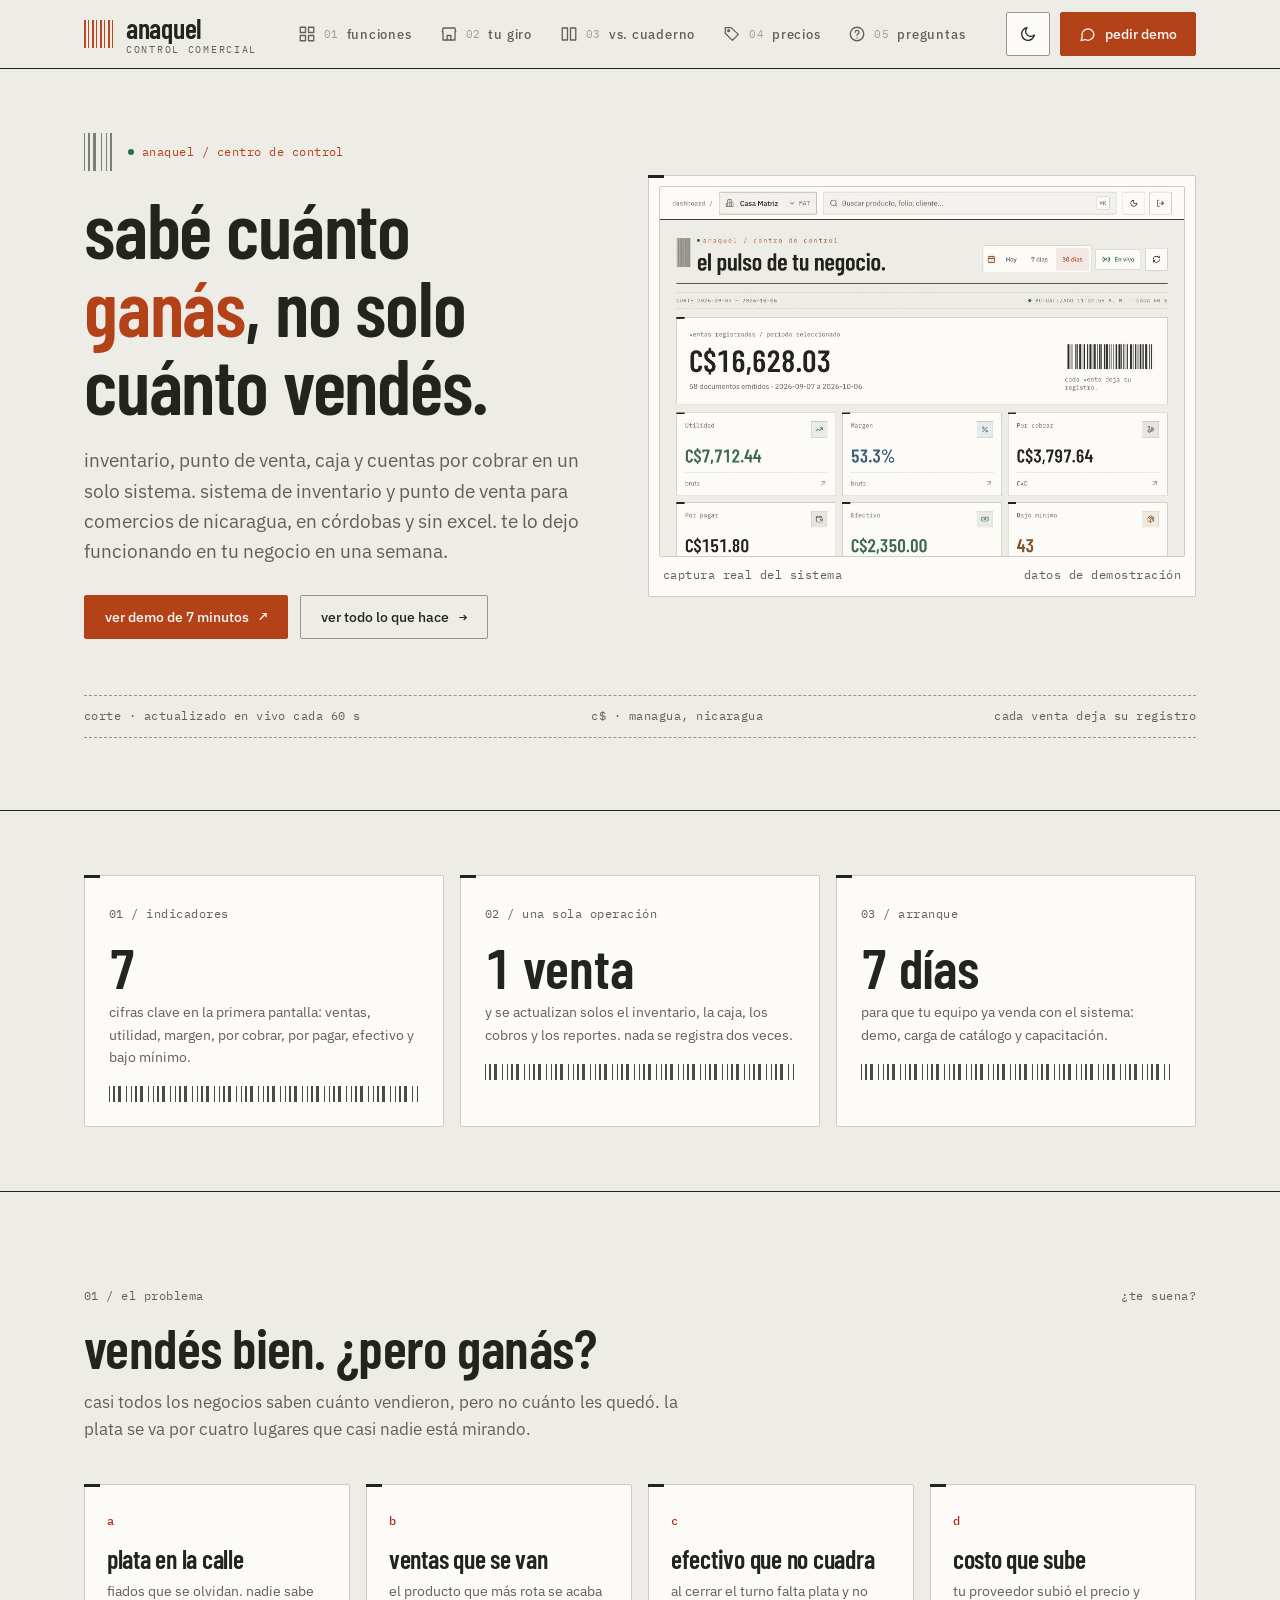
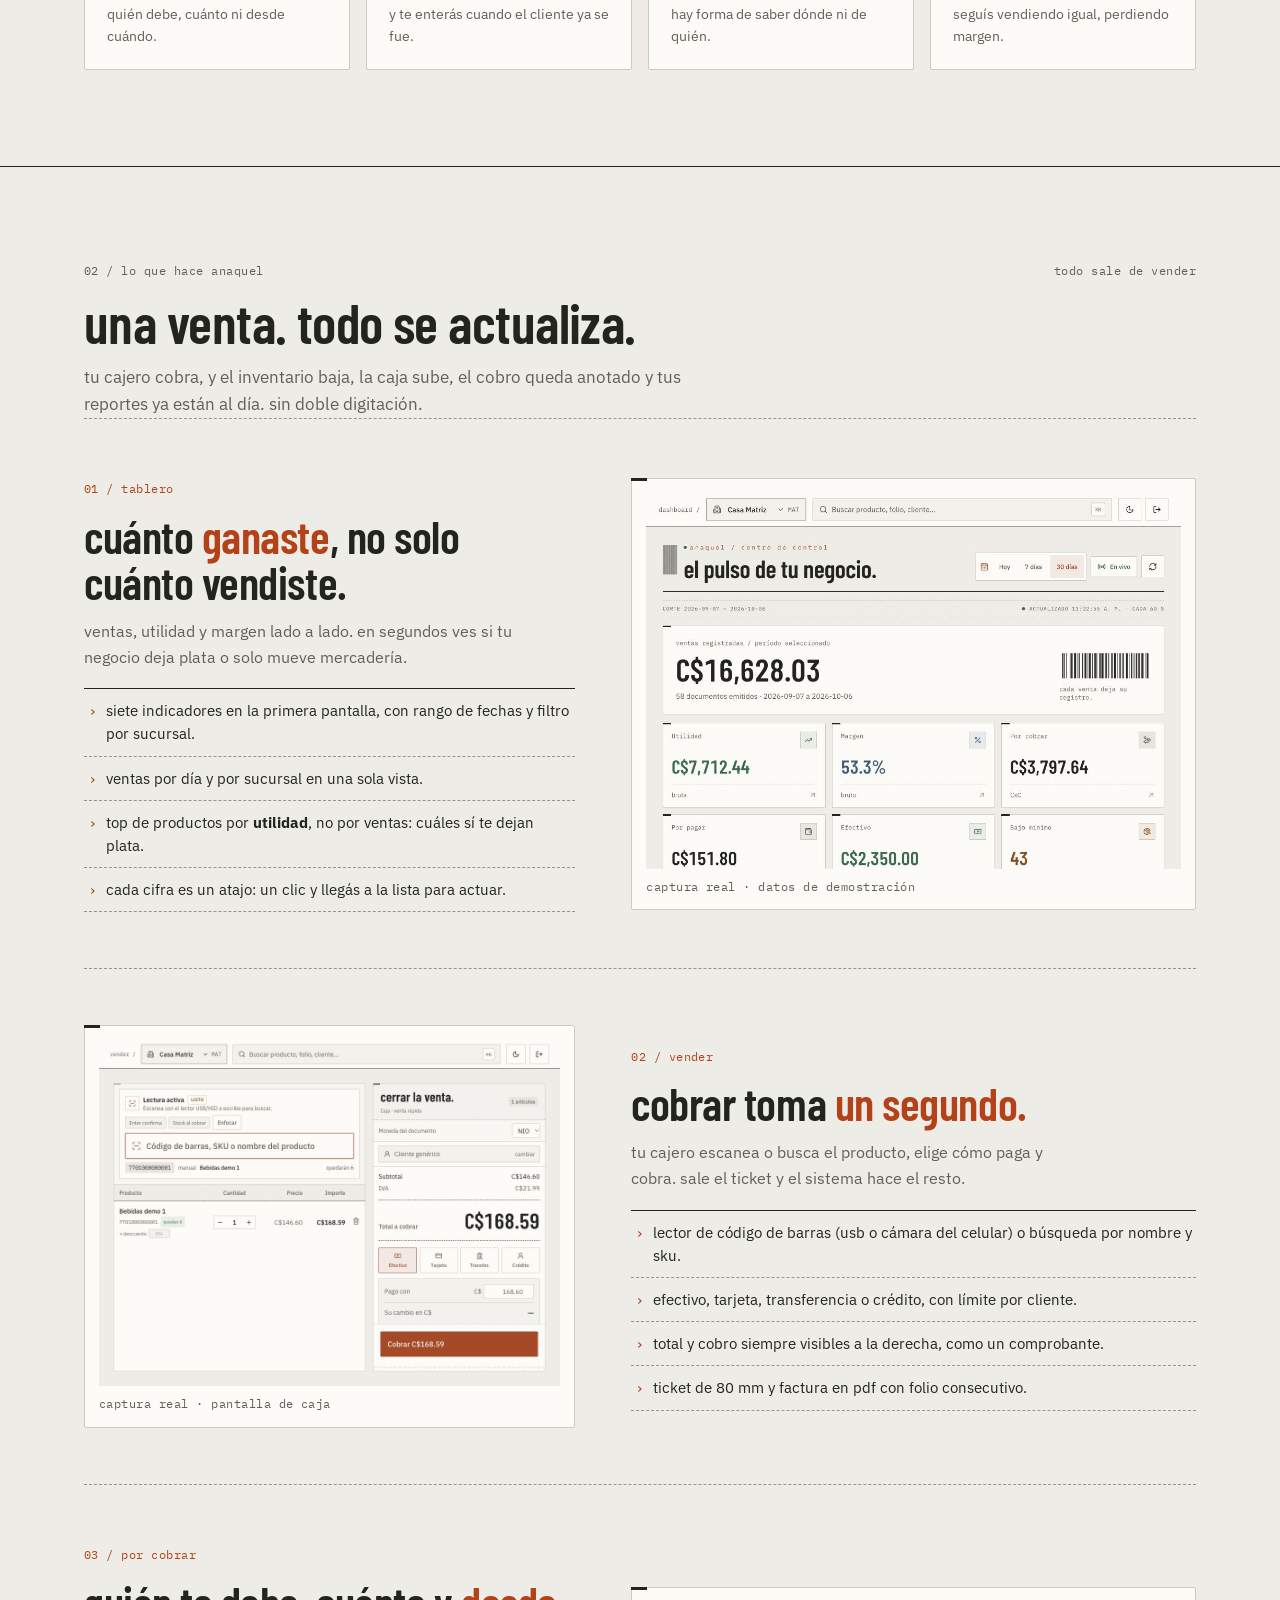
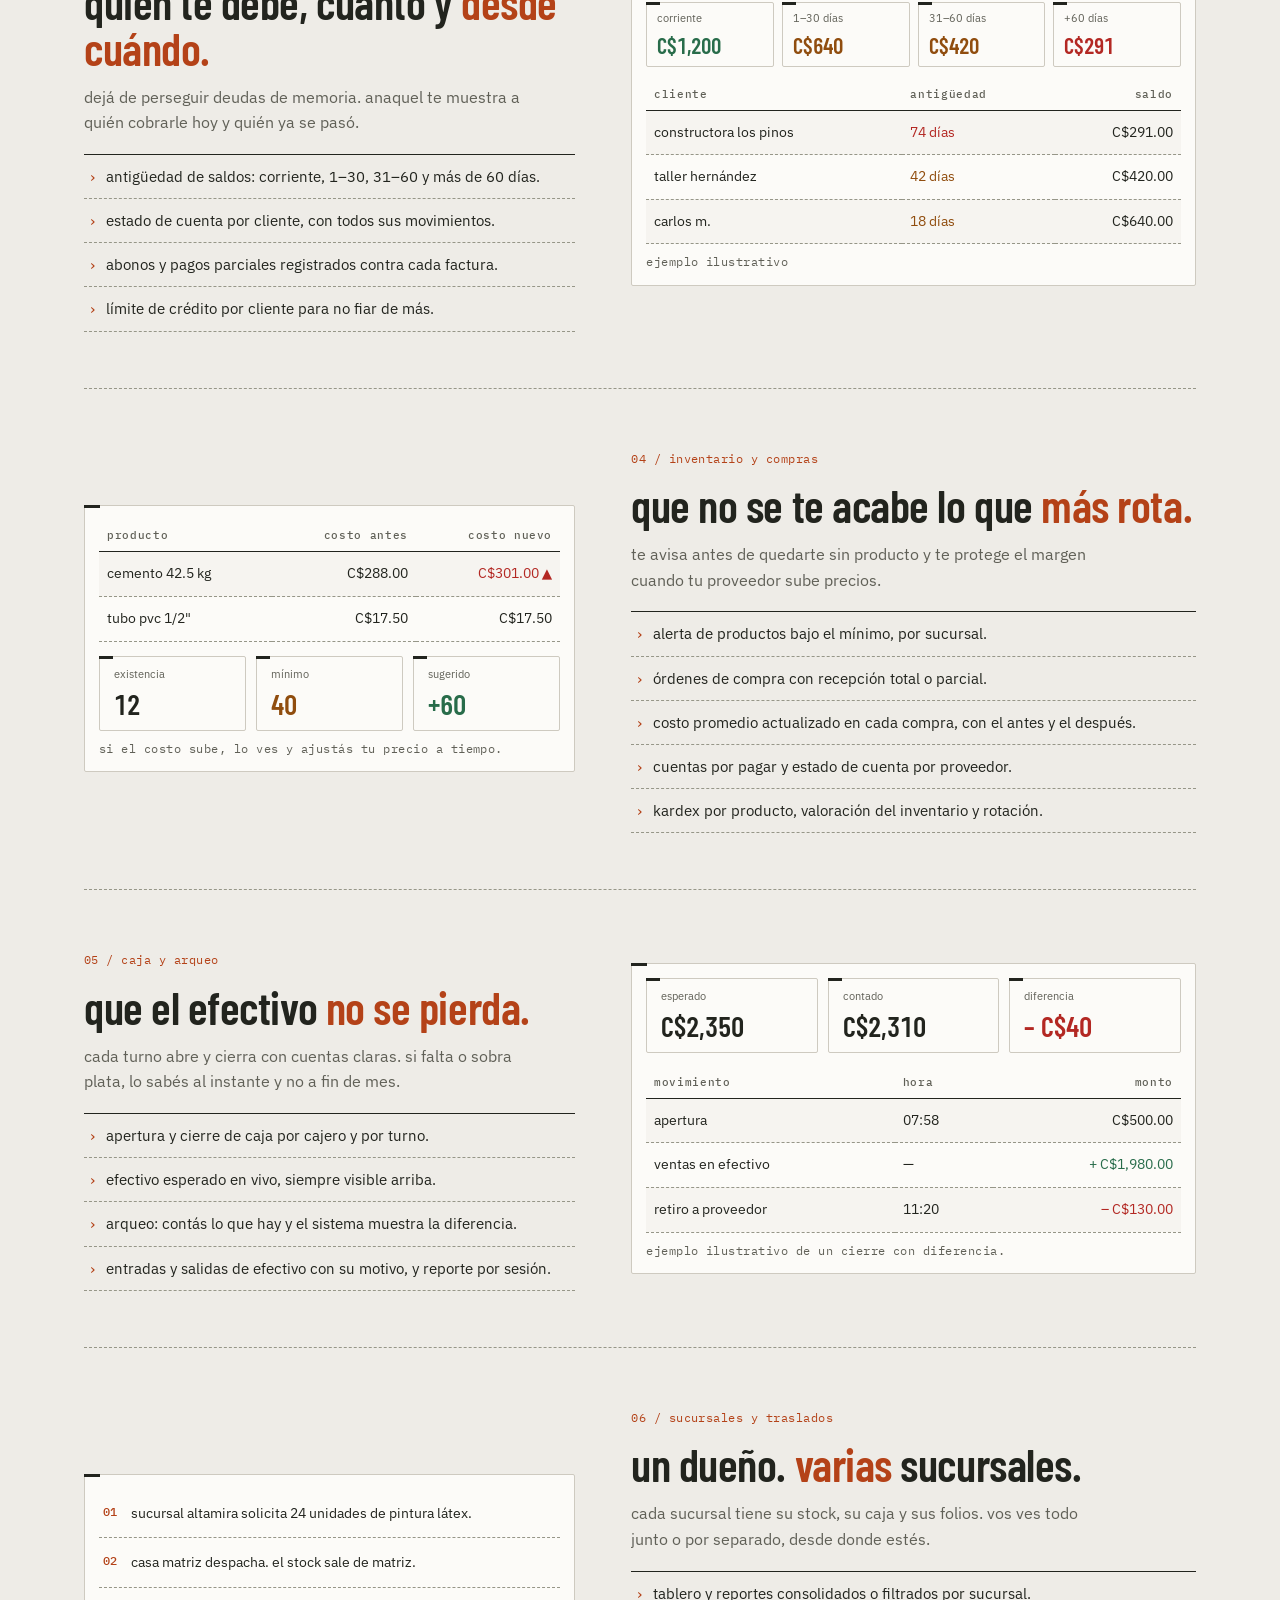
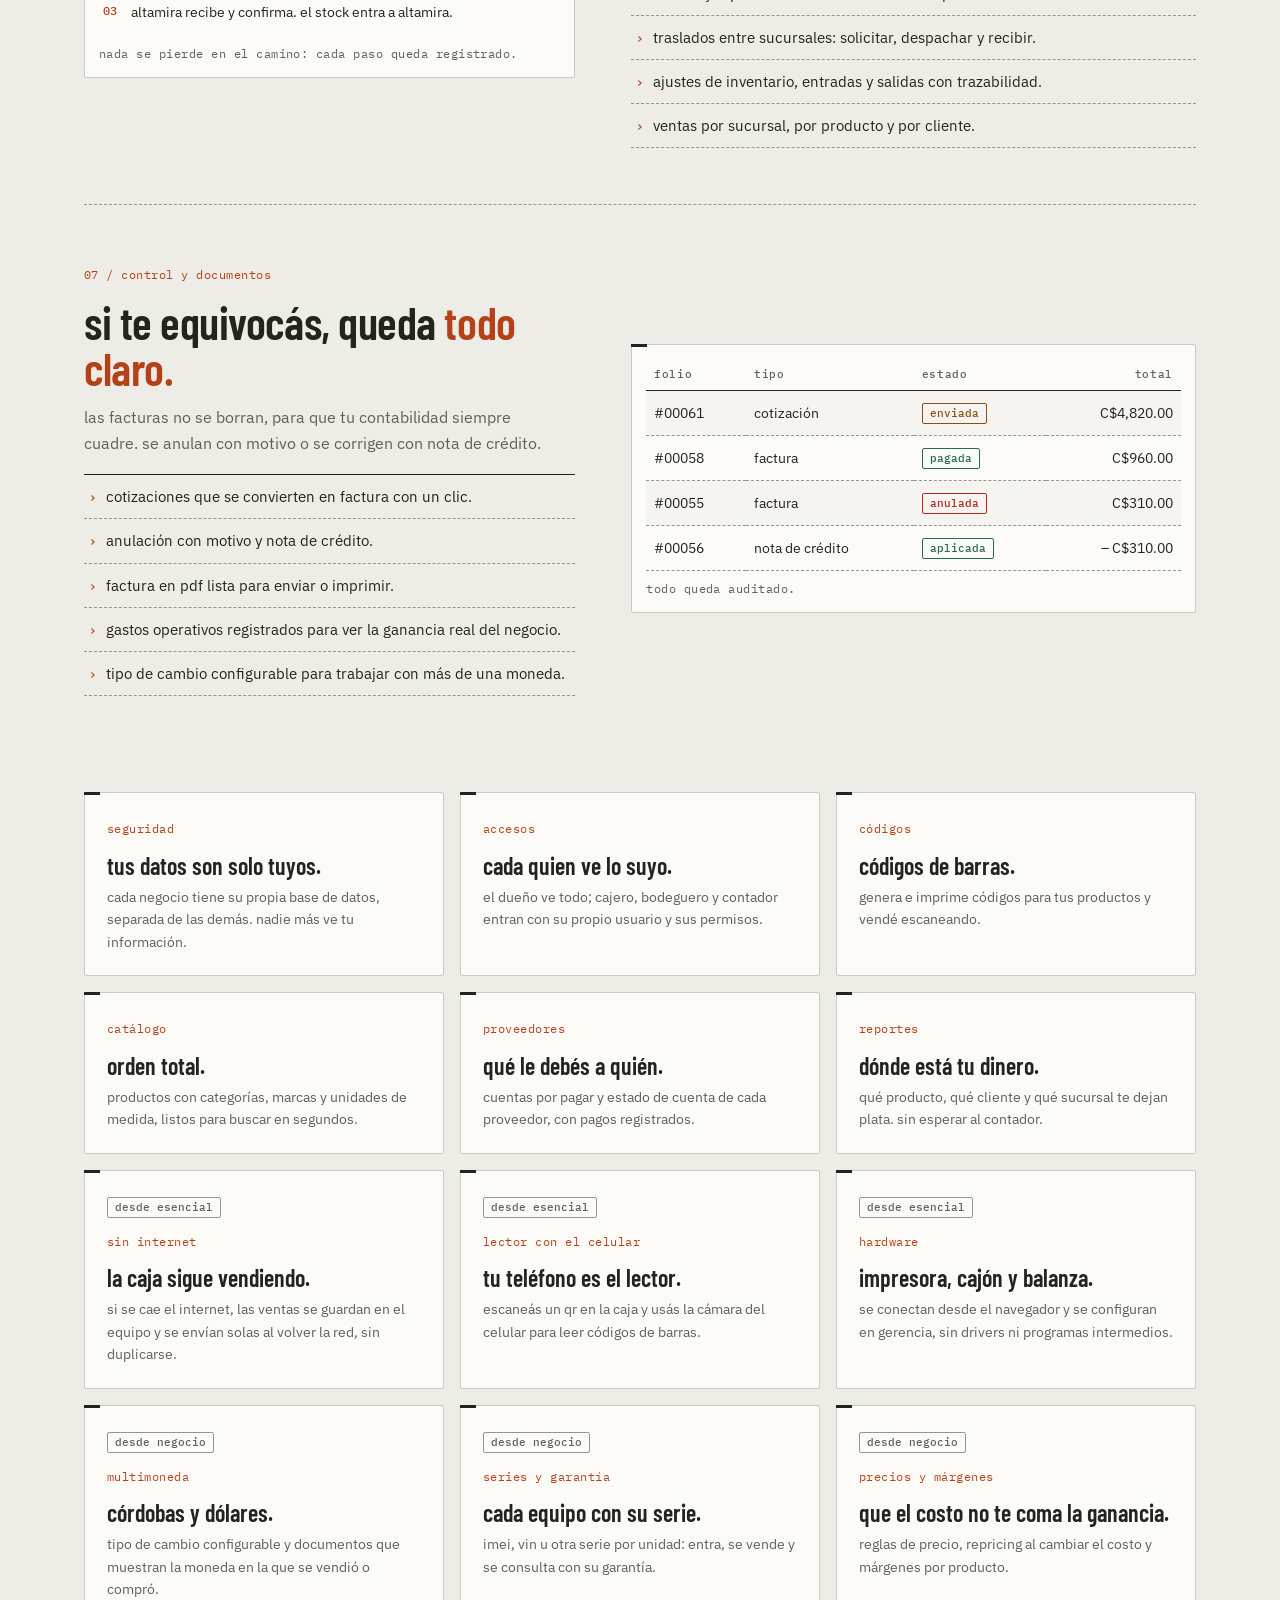
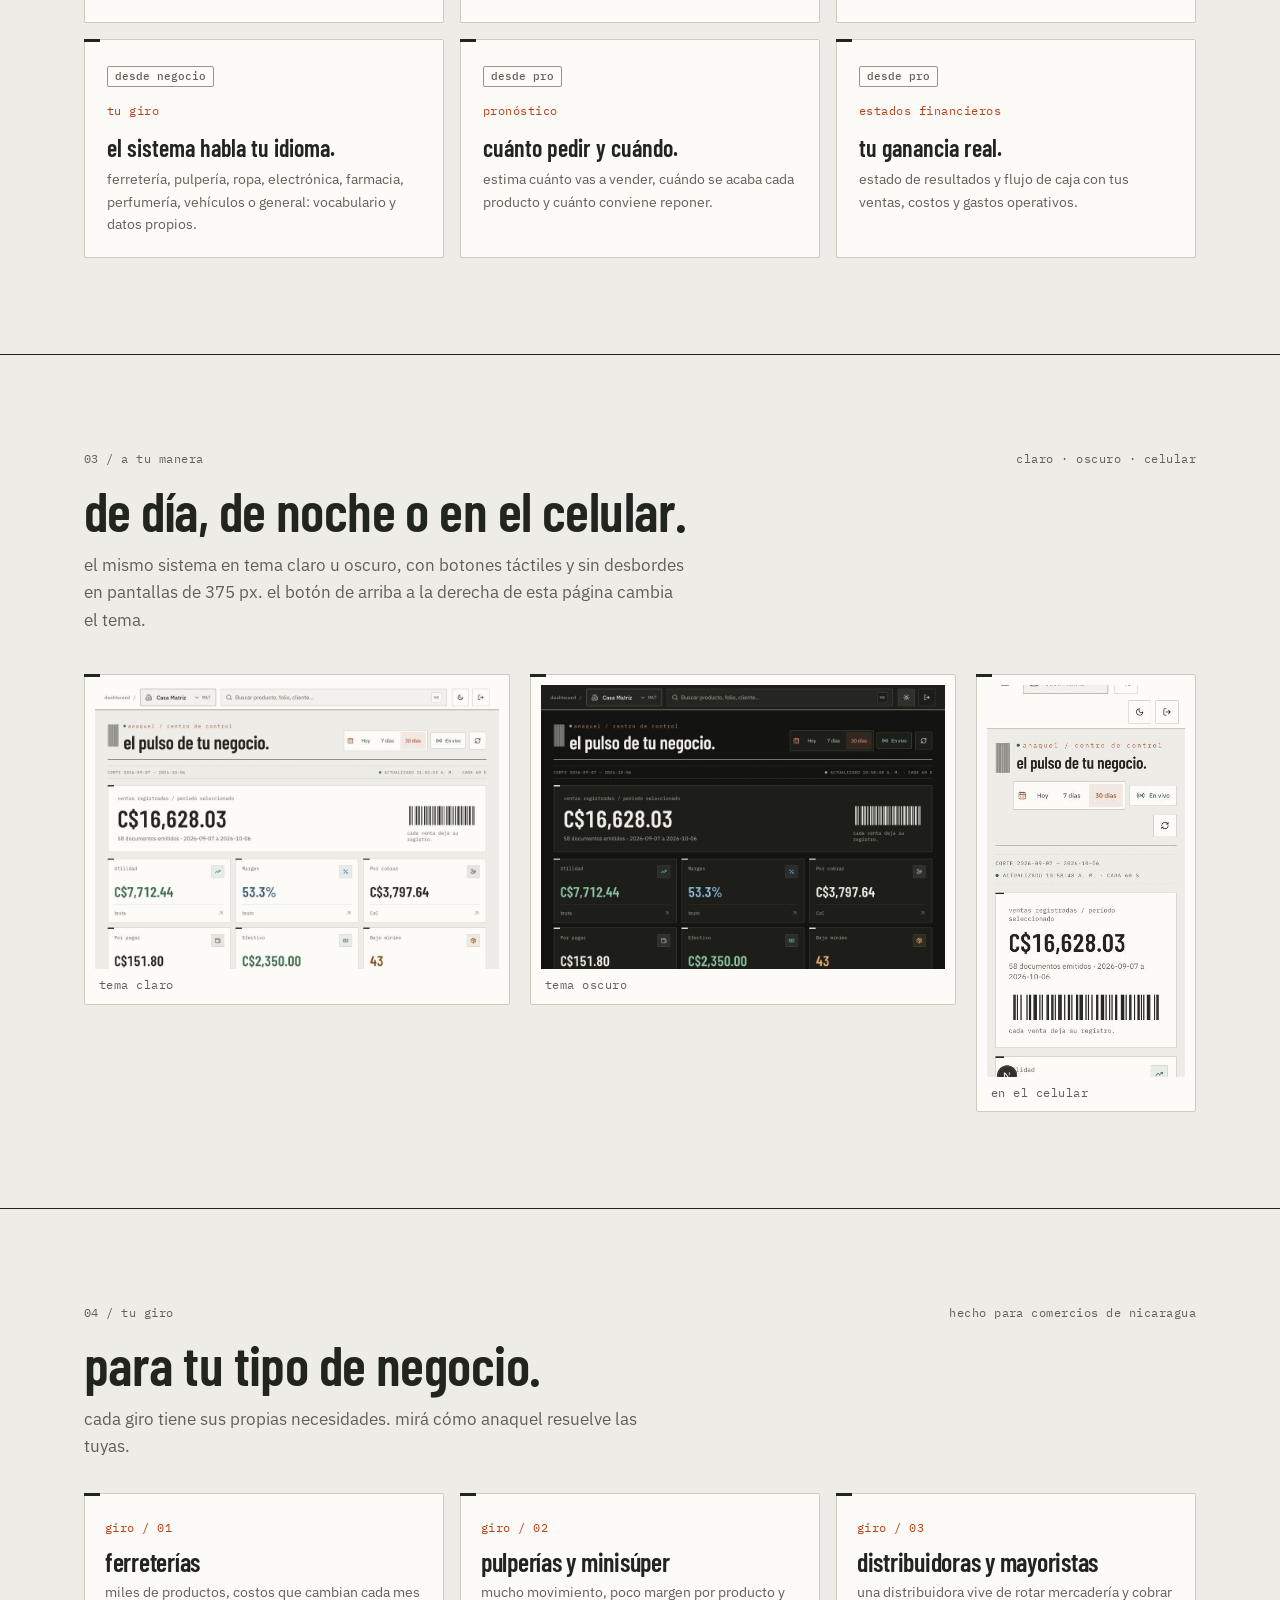
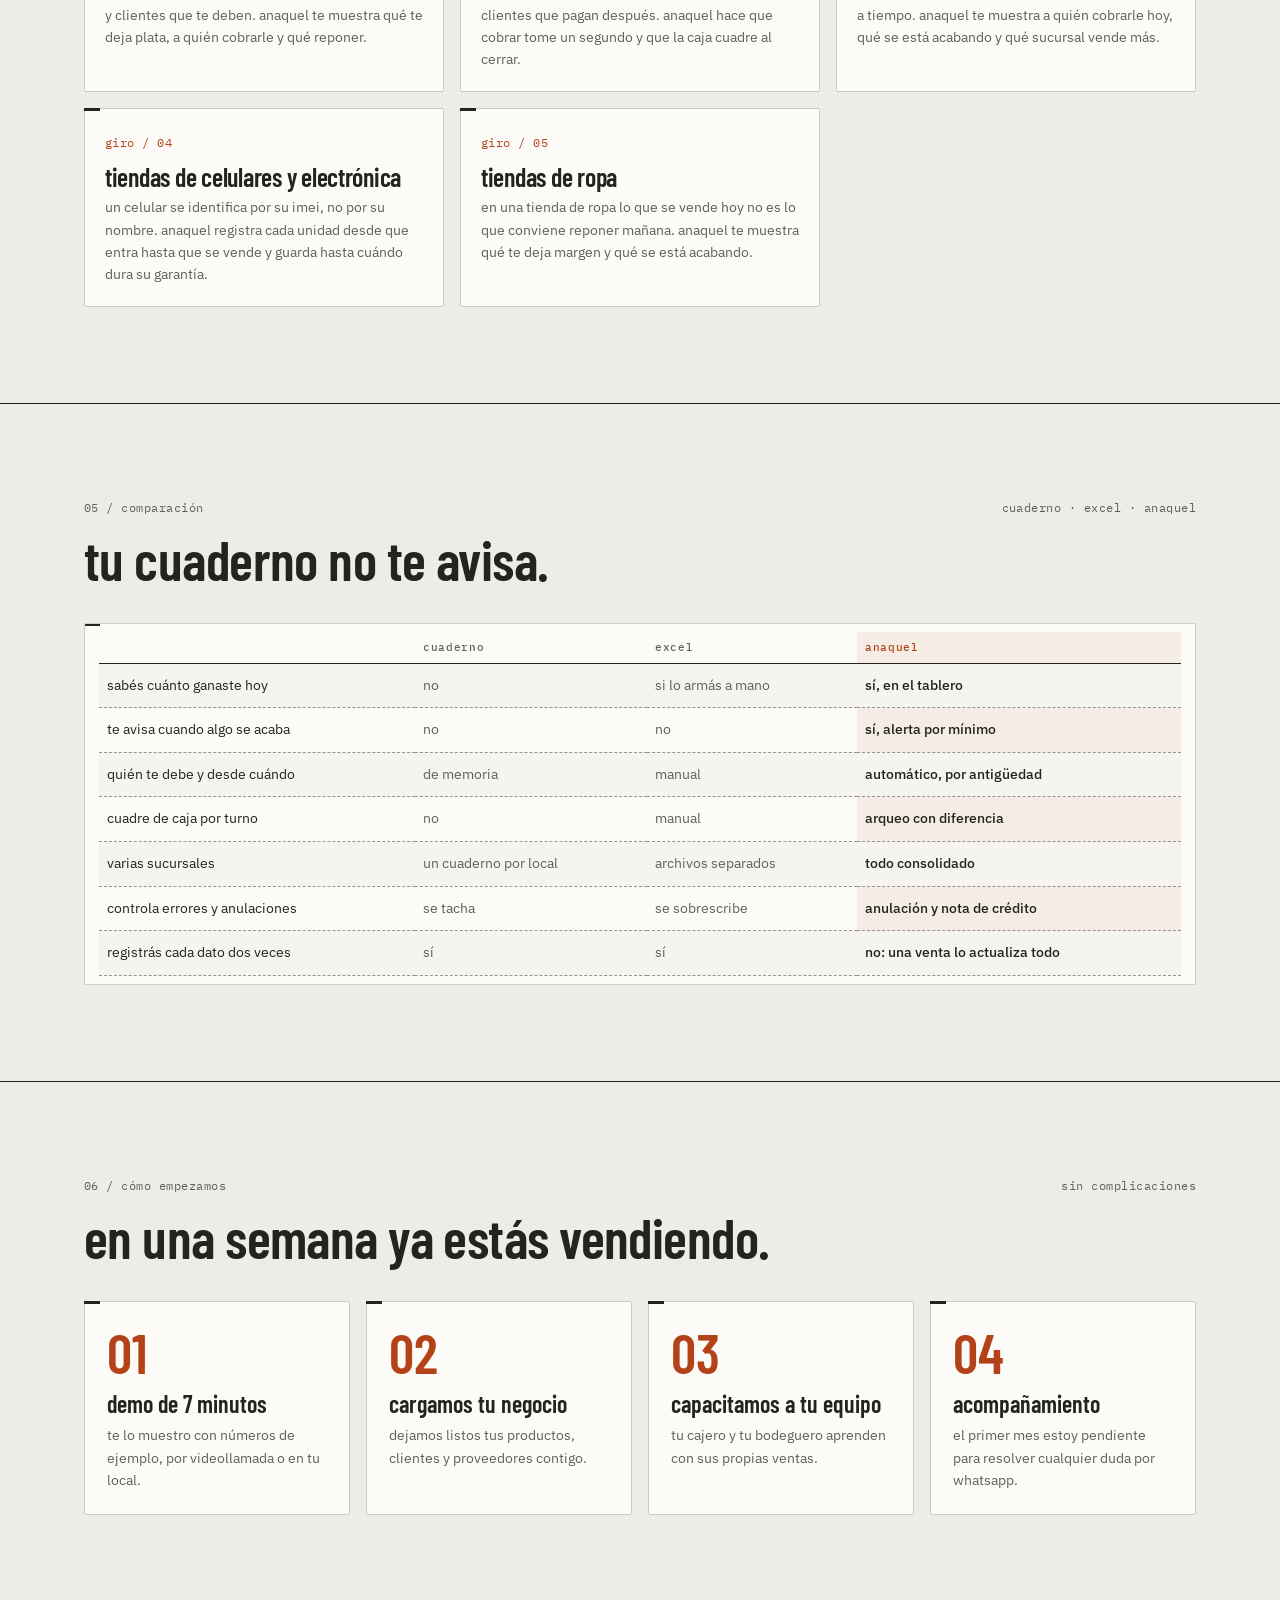
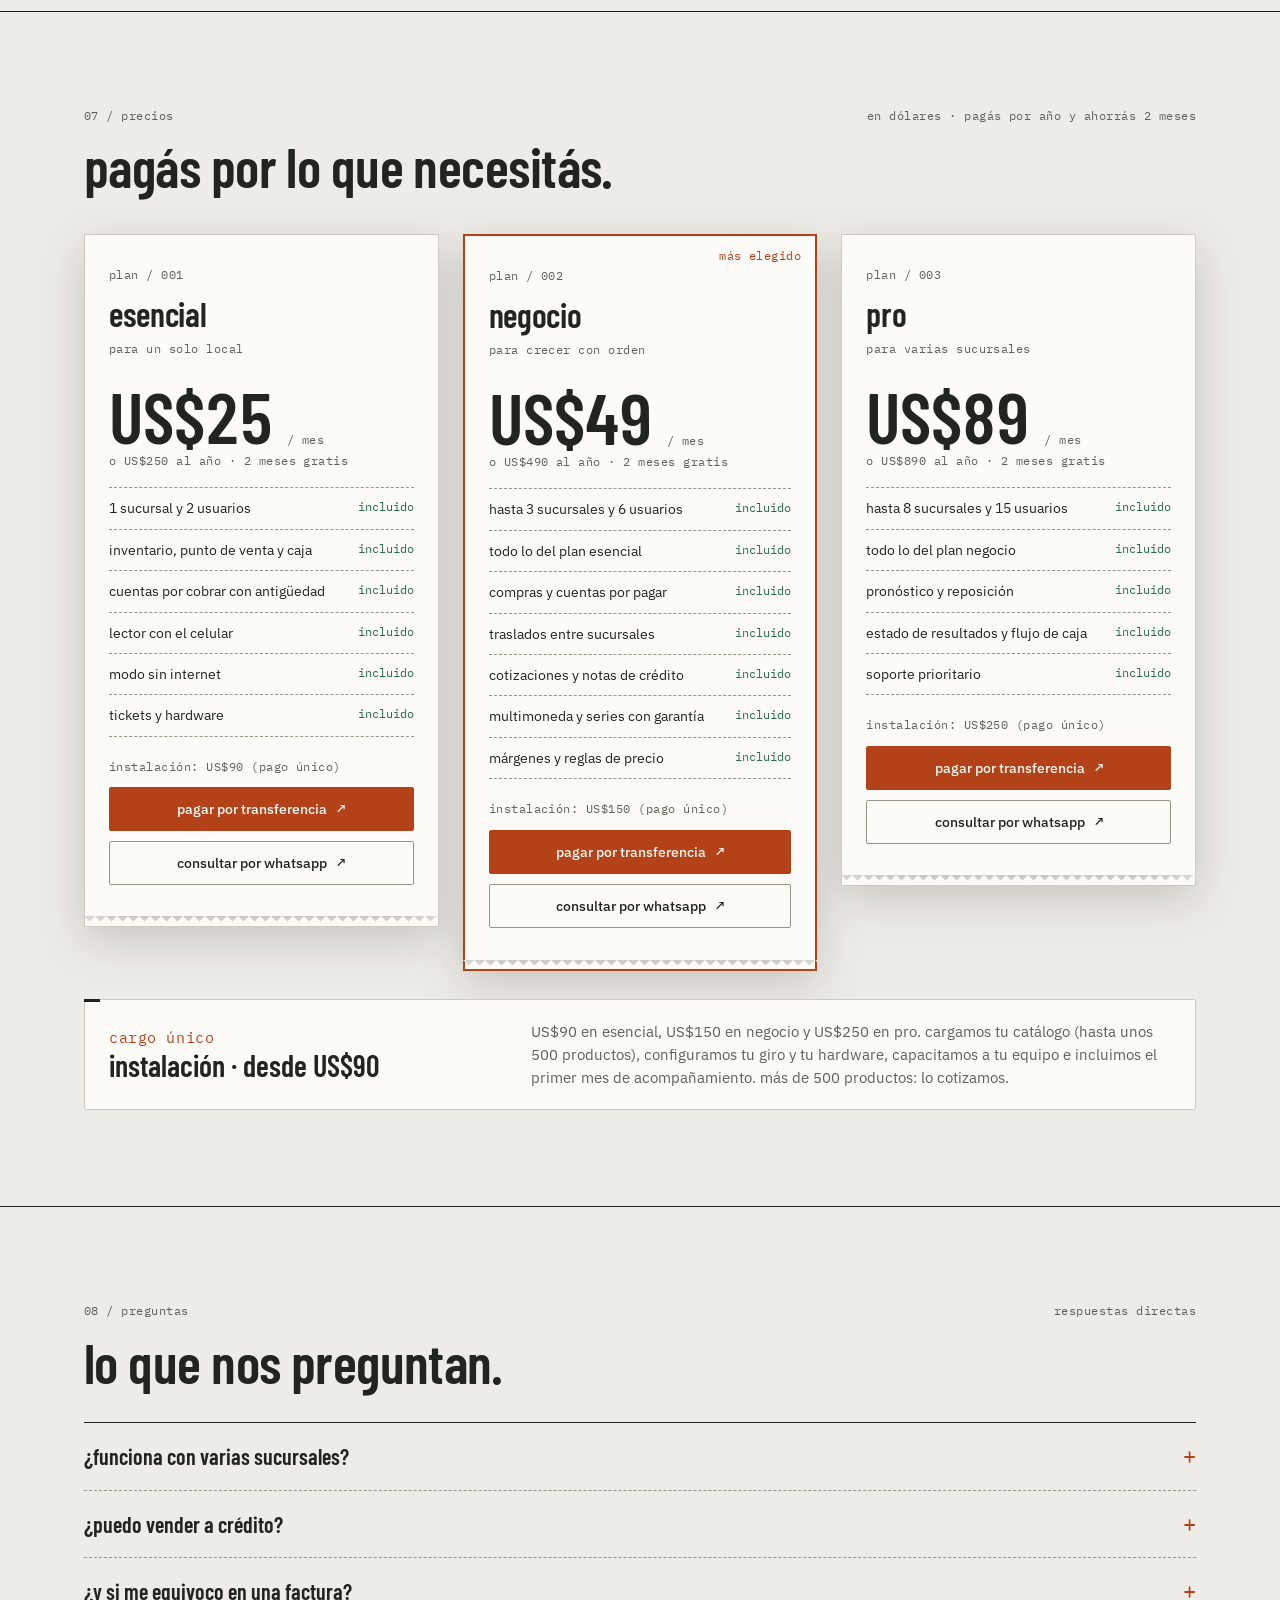
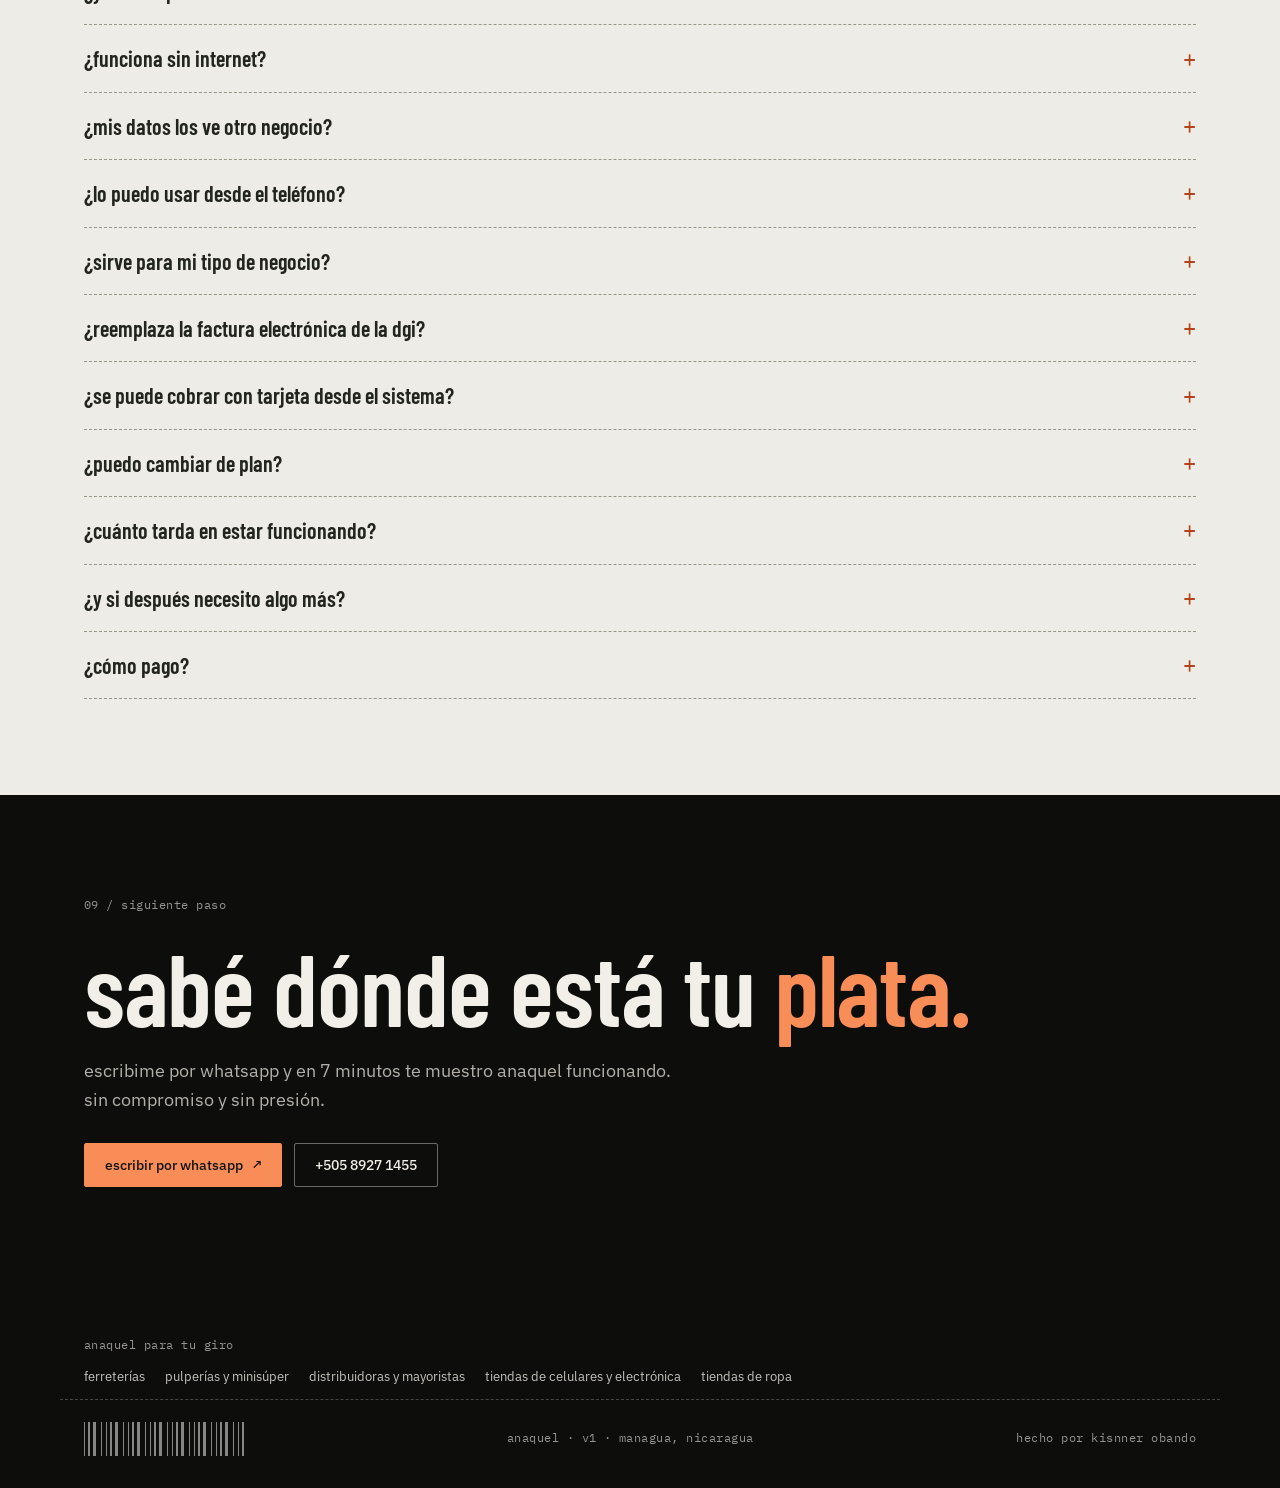
==== commit 2cd1d6f2: "Navegación v2: iconos SVG, sección activa, botón de tema con icono y menú móvil" ====
--- a/index.html
+++ b/index.html
@@ -30,28 +30,34 @@
 <link rel="preconnect" href="https://fonts.googleapis.com">
 <link rel="preconnect" href="https://fonts.gstatic.com" crossorigin>
 <link href="https://fonts.googleapis.com/css2?family=Barlow+Condensed:wght@500;600;700&family=IBM+Plex+Mono:wght@400;500&family=IBM+Plex+Sans:wght@400;500;600&display=swap" rel="stylesheet">
-<link rel="stylesheet" href="assets/anaquel.css?v=54bec0c3">
+<link rel="stylesheet" href="assets/anaquel.css?v=d3d92a80">
 <script type="application/ld+json">{"@context":"https://schema.org","@type":"Organization","@id":"https://kisnner26.github.io/anaquel-landing/#org","name":"Anaquel","url":"https://kisnner26.github.io/anaquel-landing/","logo":"https://kisnner26.github.io/anaquel-landing/assets/favicon.svg","founder":{"@type":"Person","name":"Kisnner Obando"},"areaServed":[{"@type":"City","name":"Managua"},{"@type":"Country","name":"Nicaragua"}],"contactPoint":{"@type":"ContactPoint","telephone":"+505-8927-1455","contactType":"sales","availableLanguage":"es"}}</script>
 <script type="application/ld+json">{"@context":"https://schema.org","@type":"SoftwareApplication","@id":"https://kisnner26.github.io/anaquel-landing/#app","name":"Anaquel","alternateName":"Anaquel control comercial","applicationCategory":"BusinessApplication","operatingSystem":"Web, Android, iOS (aplicación web instalable)","inLanguage":"es-NI","url":"https://kisnner26.github.io/anaquel-landing/","description":"Sistema de inventario, punto de venta, caja, compras, cuentas por cobrar y reportes en córdobas para comercios de Nicaragua.","image":"https://kisnner26.github.io/anaquel-landing/assets/og-image.jpg","publisher":{"@id":"https://kisnner26.github.io/anaquel-landing/#org"},"featureList":["Inventario multi-sucursal","Punto de venta con lector de códigos","Caja con arqueo","Cuentas por cobrar con antigüedad de saldos","Modo sin internet","Series y garantía por unidad","Pronóstico y reposición","Multimoneda","Estados financieros"],"offers":{"@type":"AggregateOffer","lowPrice":"25","highPrice":"89","priceCurrency":"USD","offerCount":3,"offers":[{"@type":"Offer","name":"Plan esencial","price":"25","priceCurrency":"USD","priceSpecification":{"@type":"UnitPriceSpecification","price":"25","priceCurrency":"USD","billingDuration":"P1M","unitCode":"MON"},"url":"https://kisnner26.github.io/anaquel-landing/#precios","availability":"https://schema.org/InStock"},{"@type":"Offer","name":"Plan negocio","price":"49","priceCurrency":"USD","priceSpecification":{"@type":"UnitPriceSpecification","price":"49","priceCurrency":"USD","billingDuration":"P1M","unitCode":"MON"},"url":"https://kisnner26.github.io/anaquel-landing/#precios","availability":"https://schema.org/InStock"},{"@type":"Offer","name":"Plan pro","price":"89","priceCurrency":"USD","priceSpecification":{"@type":"UnitPriceSpecification","price":"89","priceCurrency":"USD","billingDuration":"P1M","unitCode":"MON"},"url":"https://kisnner26.github.io/anaquel-landing/#precios","availability":"https://schema.org/InStock"}]}}</script>
 <script type="application/ld+json">{"@context":"https://schema.org","@type":"FAQPage","mainEntity":[{"@type":"Question","name":"¿funciona con varias sucursales?","acceptedAnswer":{"@type":"Answer","text":"Sí. Cada sucursal maneja su propio stock, su caja y sus folios. Vos ves todo consolidado o filtrado por sucursal, y podés mover mercadería entre locales con traslados."}},{"@type":"Question","name":"¿puedo vender a crédito?","acceptedAnswer":{"@type":"Answer","text":"Sí. Podés fijar un límite de crédito por cliente y llevar el control de lo que te deben, con antigüedad de saldos y estado de cuenta."}},{"@type":"Question","name":"¿y si me equivoco en una factura?","acceptedAnswer":{"@type":"Answer","text":"Las facturas no se borran, para que tu contabilidad cuadre. Se anulan indicando el motivo o se corrigen con una nota de crédito. Todo queda registrado."}},{"@type":"Question","name":"¿funciona sin internet?","acceptedAnswer":{"@type":"Answer","text":"Sí. Si se cae el internet, la caja sigue vendiendo: las ventas se guardan en ese equipo y se envían solas, sin duplicarse, cuando vuelve la red. Ojo: las ventas pendientes viven en el navegador de esa caja; si cambiás de equipo antes de que se sincronicen, no se transfieren."}},{"@type":"Question","name":"¿mis datos los ve otro negocio?","acceptedAnswer":{"@type":"Answer","text":"No. Cada negocio tiene su propia base de datos, separada de las demás."}},{"@type":"Question","name":"¿lo puedo usar desde el teléfono?","acceptedAnswer":{"@type":"Answer","text":"Sí. Es una aplicación web instalable: el punto de venta y la consulta de stock funcionan desde el teléfono, y en computadora rinde más para la gerencia. Además podés usar la cámara del celular como lector de códigos de barras."}},{"@type":"Question","name":"¿sirve para mi tipo de negocio?","acceptedAnswer":{"@type":"Answer","text":"Cada negocio elige su giro y el sistema ajusta el vocabulario y los datos que pide: talla y color en ropa, VIN y año en vehículos, serie y garantía en electrónica, caducidad en pulpería y principio activo en farmacia. También hay perfil de ferretería, perfumería y uno general."}},{"@type":"Question","name":"¿reemplaza la factura electrónica de la dgi?","acceptedAnswer":{"@type":"Answer","text":"No por ahora. Anaquel factura y controla todo tu negocio internamente, pero la integración con facturación fiscal electrónica es un paso posterior que se evalúa según tu régimen. Te lo decimos claro desde el inicio."}},{"@type":"Question","name":"¿se puede cobrar con tarjeta desde el sistema?","acceptedAnswer":{"@type":"Answer","text":"Todavía no con un banco real. El sistema registra el cobro con tarjeta como forma de pago, pero no está conectado a un procesador de pagos. Hoy se usa tu datáfono de siempre y se registra la venta."}},{"@type":"Question","name":"¿puedo cambiar de plan?","acceptedAnswer":{"@type":"Answer","text":"Sí. Podés subir de plan cuando tu negocio lo necesite, por ejemplo al abrir una segunda sucursal."}},{"@type":"Question","name":"¿cuánto tarda en estar funcionando?","acceptedAnswer":{"@type":"Answer","text":"Alrededor de una semana: demo, carga de tu catálogo, capacitación del equipo y arranque."}},{"@type":"Question","name":"¿y si después necesito algo más?","acceptedAnswer":{"@type":"Answer","text":"El sistema lo desarrollo yo mismo en Managua, así que me podés pedir mejoras y las conversamos directo, sin call centers."}},{"@type":"Question","name":"¿cómo pago?","acceptedAnswer":{"@type":"Answer","text":"Por transferencia bancaria o efectivo, con recibo. Podés pagar mes a mes o por año adelantado y ahorrar dos meses."}}]}</script>
 <script type="application/ld+json">{"@context":"https://schema.org","@type":"WebSite","name":"Anaquel","url":"https://kisnner26.github.io/anaquel-landing/","inLanguage":"es-NI","publisher":{"@id":"https://kisnner26.github.io/anaquel-landing/#org"}}</script>
 </head>
 <body>
-<header class="top">
-  <div class="w">
+<a class="skip" href="#top">saltar al contenido</a>
+<header class="top" data-nav>
+  <div class="w bar">
     <a class="brand" href="./" aria-label="anaquel, inicio">
       <span class="barcode" aria-hidden="true"></span>
       <span><b>anaquel</b><small>control comercial</small></span>
     </a>
-    <nav class="menu" aria-label="Secciones">
-      <a href="#funciones">funciones</a>
-      <a href="#giros">tu giro</a>
-      <a href="#comparar">vs. cuaderno</a>
-      <a href="#precios">precios</a>
-      <a href="#faq">preguntas</a>
-    </nav>
-    <button class="theme" type="button" data-theme-toggle aria-pressed="false" aria-label="Cambiar entre tema claro y oscuro">oscuro</button>
-    <a class="btn" href="https://wa.me/50589271455?text=Hola%2C%20quiero%20ver%20la%20demo%20de%20Anaquel" target="_blank" rel="noopener">pedir demo <span class="arr" aria-hidden="true">↗</span></a>
+    <nav class="menu" aria-label="Secciones"><a href="#funciones" data-sec="funciones"><svg class="ic" width="18" height="18" viewBox="0 0 24 24" fill="none" stroke="currentColor" stroke-width="1.75" stroke-linecap="round" stroke-linejoin="round" aria-hidden="true" focusable="false"><rect x="3" y="3" width="7" height="7"/><rect x="14" y="3" width="7" height="7"/><rect x="3" y="14" width="7" height="7"/><rect x="14" y="14" width="7" height="7"/></svg><span class="n">01</span><span class="t">funciones</span></a><a href="#giros" data-sec="giros"><svg class="ic" width="18" height="18" viewBox="0 0 24 24" fill="none" stroke="currentColor" stroke-width="1.75" stroke-linecap="round" stroke-linejoin="round" aria-hidden="true" focusable="false"><path d="M3 9l1.2-5h15.6L21 9"/><path d="M4 9v11h16V9"/><path d="M9.5 20v-6h5v6"/></svg><span class="n">02</span><span class="t">tu giro</span></a><a href="#comparar" data-sec="comparar"><svg class="ic" width="18" height="18" viewBox="0 0 24 24" fill="none" stroke="currentColor" stroke-width="1.75" stroke-linecap="round" stroke-linejoin="round" aria-hidden="true" focusable="false"><rect x="3" y="4" width="7" height="16"/><rect x="14" y="4" width="7" height="16"/></svg><span class="n">03</span><span class="t">vs. cuaderno</span></a><a href="#precios" data-sec="precios"><svg class="ic" width="18" height="18" viewBox="0 0 24 24" fill="none" stroke="currentColor" stroke-width="1.75" stroke-linecap="round" stroke-linejoin="round" aria-hidden="true" focusable="false"><path d="M20.5 12.5l-8 8-9.5-9.5V3.5h7.5z"/><circle cx="7.5" cy="7.5" r="1.2"/></svg><span class="n">04</span><span class="t">precios</span></a><a href="#faq" data-sec="faq"><svg class="ic" width="18" height="18" viewBox="0 0 24 24" fill="none" stroke="currentColor" stroke-width="1.75" stroke-linecap="round" stroke-linejoin="round" aria-hidden="true" focusable="false"><circle cx="12" cy="12" r="9"/><path d="M9.6 9.4a2.5 2.5 0 015 .6c0 1.8-2.6 2-2.6 3.6"/><path d="M12 17.2h.01"/></svg><span class="n">05</span><span class="t">preguntas</span></a></nav>
+    <div class="actions">
+      <button class="theme" type="button" data-theme-toggle aria-pressed="false" aria-label="Cambiar entre tema claro y oscuro" title="Cambiar tema"><svg class="i-moon" width="18" height="18" viewBox="0 0 24 24" fill="none" stroke="currentColor" stroke-width="1.75" stroke-linecap="round" stroke-linejoin="round" aria-hidden="true" focusable="false"><path d="M20.5 13.2A8.5 8.5 0 1110.8 3.5a6.8 6.8 0 009.7 9.7z"/></svg><svg class="i-sun" width="18" height="18" viewBox="0 0 24 24" fill="none" stroke="currentColor" stroke-width="1.75" stroke-linecap="round" stroke-linejoin="round" aria-hidden="true" focusable="false"><circle cx="12" cy="12" r="4"/><path d="M12 2.5v2M12 19.5v2M4.6 4.6l1.4 1.4M18 18l1.4 1.4M2.5 12h2M19.5 12h2M4.6 19.4L6 18M18 6l1.4-1.4"/></svg></button>
+      <a class="btn cta" href="https://wa.me/50589271455?text=Hola%2C%20quiero%20ver%20la%20demo%20de%20Anaquel" target="_blank" rel="noopener"><svg class="ic" width="17" height="17" viewBox="0 0 24 24" fill="none" stroke="currentColor" stroke-width="1.75" stroke-linecap="round" stroke-linejoin="round" aria-hidden="true" focusable="false"><path d="M21 11.5a8.5 8.5 0 01-12.4 7.6L3 20.5l1.5-5.2A8.5 8.5 0 1121 11.5z"/></svg><span>pedir demo</span></a>
+      <button class="burger" type="button" aria-expanded="false" aria-controls="mobile-menu" aria-label="Abrir menú" data-burger><svg class="i-open" width="22" height="22" viewBox="0 0 24 24" fill="none" stroke="currentColor" stroke-width="1.75" stroke-linecap="round" stroke-linejoin="round" aria-hidden="true" focusable="false"><path d="M4 7h16M4 12h16M4 17h16"/></svg><svg class="i-close" width="22" height="22" viewBox="0 0 24 24" fill="none" stroke="currentColor" stroke-width="1.75" stroke-linecap="round" stroke-linejoin="round" aria-hidden="true" focusable="false"><path d="M6 6l12 12M18 6L6 18"/></svg></button>
+    </div>
+  </div>
+  <div class="drawer" id="mobile-menu" hidden>
+    <div class="w">
+      <span class="code">navegación</span>
+      <nav aria-label="Secciones (móvil)"><a href="#funciones" data-sec="funciones"><svg class="ic" width="22" height="22" viewBox="0 0 24 24" fill="none" stroke="currentColor" stroke-width="1.75" stroke-linecap="round" stroke-linejoin="round" aria-hidden="true" focusable="false"><rect x="3" y="3" width="7" height="7"/><rect x="14" y="3" width="7" height="7"/><rect x="3" y="14" width="7" height="7"/><rect x="14" y="14" width="7" height="7"/></svg><span class="t">funciones</span><span class="n">01</span></a><a href="#giros" data-sec="giros"><svg class="ic" width="22" height="22" viewBox="0 0 24 24" fill="none" stroke="currentColor" stroke-width="1.75" stroke-linecap="round" stroke-linejoin="round" aria-hidden="true" focusable="false"><path d="M3 9l1.2-5h15.6L21 9"/><path d="M4 9v11h16V9"/><path d="M9.5 20v-6h5v6"/></svg><span class="t">tu giro</span><span class="n">02</span></a><a href="#comparar" data-sec="comparar"><svg class="ic" width="22" height="22" viewBox="0 0 24 24" fill="none" stroke="currentColor" stroke-width="1.75" stroke-linecap="round" stroke-linejoin="round" aria-hidden="true" focusable="false"><rect x="3" y="4" width="7" height="16"/><rect x="14" y="4" width="7" height="16"/></svg><span class="t">vs. cuaderno</span><span class="n">03</span></a><a href="#precios" data-sec="precios"><svg class="ic" width="22" height="22" viewBox="0 0 24 24" fill="none" stroke="currentColor" stroke-width="1.75" stroke-linecap="round" stroke-linejoin="round" aria-hidden="true" focusable="false"><path d="M20.5 12.5l-8 8-9.5-9.5V3.5h7.5z"/><circle cx="7.5" cy="7.5" r="1.2"/></svg><span class="t">precios</span><span class="n">04</span></a><a href="#faq" data-sec="faq"><svg class="ic" width="22" height="22" viewBox="0 0 24 24" fill="none" stroke="currentColor" stroke-width="1.75" stroke-linecap="round" stroke-linejoin="round" aria-hidden="true" focusable="false"><circle cx="12" cy="12" r="9"/><path d="M9.6 9.4a2.5 2.5 0 015 .6c0 1.8-2.6 2-2.6 3.6"/><path d="M12 17.2h.01"/></svg><span class="t">preguntas</span><span class="n">05</span></a></nav>
+      <a class="btn cta big" href="https://wa.me/50589271455?text=Hola%2C%20quiero%20ver%20la%20demo%20de%20Anaquel" target="_blank" rel="noopener"><svg class="ic" width="20" height="20" viewBox="0 0 24 24" fill="none" stroke="currentColor" stroke-width="1.75" stroke-linecap="round" stroke-linejoin="round" aria-hidden="true" focusable="false"><path d="M21 11.5a8.5 8.5 0 01-12.4 7.6L3 20.5l1.5-5.2A8.5 8.5 0 1121 11.5z"/></svg><span>pedir demo por whatsapp</span><svg class="arr" width="18" height="18" viewBox="0 0 24 24" fill="none" stroke="currentColor" stroke-width="1.75" stroke-linecap="round" stroke-linejoin="round" aria-hidden="true" focusable="false"><path d="M7 17L17 7M8 7h9v9"/></svg></a>
+      <p class="code">+505 8927 1455 · managua, nicaragua</p>
+    </div>
   </div>
 </header>
 
@@ -491,7 +497,8 @@
     <p class="pay-note"><a data-pay-wa href="#" target="_blank" rel="noopener">¿preferís pagar por whatsapp o transferencia? escribinos →</a></p>
   </div>
 </dialog>
-<script src="assets/theme.js?v=b9345bc0"></script>
+<script src="assets/theme.js?v=a31f3c97"></script>
+<script src="assets/nav.js?v=61802637" defer></script>
 <script src="assets/payments.js?v=d914e440" defer></script>
 </body>
 </html>
--- a/assets/anaquel.css
+++ b/assets/anaquel.css
@@ -276,3 +276,66 @@
 .pay-bank b{font-family:var(--font-mono);font-weight:500;text-align:right;word-break:break-all}
 [hidden]{display:none!important}
 .receipt .btn+.btn,.receipt button.btn+a.btn{margin-top:10px}
+
+/* ---- navegación v2 ---- */
+html{scroll-padding-top:84px}
+.skip{position:absolute;left:12px;top:-60px;z-index:100;background:hsl(var(--primary));color:hsl(var(--primary-foreground));padding:10px 14px;border-radius:var(--radius);font:500 13px/1 var(--font-mono);text-decoration:none;transition:top .15s}
+.skip:focus{top:10px}
+
+header.top{position:sticky;top:0;z-index:50;background:hsl(var(--canvas)/.98);backdrop-filter:blur(10px);-webkit-backdrop-filter:blur(10px);border-bottom:1px solid hsl(var(--foreground))}
+header.top .bar{display:grid;grid-template-columns:auto 1fr auto;align-items:center;gap:24px;min-height:68px}
+header.top .brand{display:flex;align-items:center;gap:12px;text-decoration:none;padding:6px 0}
+
+header.top nav.menu{display:flex;justify-content:center;gap:2px;margin:0}
+header.top nav.menu a{position:relative;display:inline-flex;align-items:center;gap:8px;min-height:44px;padding:0 13px;border-radius:var(--radius);text-decoration:none;color:hsl(var(--muted-foreground));font:500 13px/1 var(--font-sans);transition:color .15s,background-color .15s}
+header.top nav.menu a .ic{color:hsl(var(--muted-foreground));transition:color .15s}
+header.top nav.menu a .n{font:400 10.5px/1 var(--font-mono);opacity:.55;letter-spacing:.04em}
+header.top nav.menu a:hover{color:hsl(var(--foreground));background:hsl(var(--muted))}
+header.top nav.menu a:hover .ic{color:hsl(var(--primary))}
+header.top nav.menu a[aria-current="true"]{color:hsl(var(--foreground));background:hsl(var(--primary)/.10)}
+header.top nav.menu a[aria-current="true"] .ic{color:hsl(var(--primary))}
+header.top nav.menu a[aria-current="true"]::after{content:"";position:absolute;left:10px;right:10px;bottom:-1px;height:2px;background:hsl(var(--primary))}
+
+header.top .actions{display:flex;align-items:center;gap:10px}
+header.top .theme{position:relative;display:grid;place-items:center;width:44px;height:44px;min-height:44px;border:1px solid hsl(var(--border-strong));background:hsl(var(--surface));color:hsl(var(--foreground));border-radius:var(--radius);cursor:pointer;transition:border-color .15s,color .15s}
+header.top .theme:hover{border-color:hsl(var(--foreground));color:hsl(var(--primary))}
+header.top .theme svg{position:absolute}
+header.top .theme .i-sun{opacity:0;transform:rotate(-30deg) scale(.8)}
+header.top .theme .i-moon{opacity:1}
+html.dark header.top .theme .i-sun{opacity:1;transform:none}
+html.dark header.top .theme .i-moon{opacity:0;transform:rotate(30deg) scale(.8)}
+header.top .theme svg{transition:opacity .15s,transform .2s}
+header.top .cta{gap:9px;padding:0 18px}
+header.top .burger{display:none;position:relative;place-items:center;width:44px;height:44px;border:1px solid hsl(var(--border-strong));background:hsl(var(--surface));color:hsl(var(--foreground));border-radius:var(--radius);cursor:pointer}
+header.top .burger svg{position:absolute}
+header.top .burger .i-close{opacity:0}
+header.top .burger[aria-expanded="true"] .i-open{opacity:0}
+header.top .burger[aria-expanded="true"] .i-close{opacity:1}
+
+header.top .drawer{border-top:1px solid hsl(var(--border-strong));background:hsl(var(--canvas));max-height:calc(100dvh - 68px);overflow:auto}
+header.top .drawer .w{padding-top:18px;padding-bottom:26px;display:grid;gap:14px}
+header.top .drawer nav{display:grid}
+header.top .drawer nav a{display:flex;align-items:center;gap:14px;min-height:60px;padding:0 4px;border-bottom:1px dashed hsl(var(--border-strong));text-decoration:none;color:hsl(var(--foreground));font:600 28px/1 var(--font-display)}
+header.top .drawer nav a .ic{color:hsl(var(--primary));flex:none}
+header.top .drawer nav a .n{margin-left:auto;font:400 12px/1 var(--font-mono);color:hsl(var(--muted-foreground))}
+header.top .drawer nav a[aria-current="true"]{color:hsl(var(--primary))}
+header.top .drawer .big{width:100%;justify-content:center;min-height:52px;font-size:15px}
+header.top .drawer .big .arr{margin-left:auto}
+body.nav-open{overflow:hidden}
+
+@media (max-width:1060px){
+  header.top nav.menu a .n{display:none}
+  header.top nav.menu a{padding:0 10px}
+  header.top .bar{gap:14px}
+}
+@media (max-width:960px){
+  header.top .bar{grid-template-columns:1fr auto}
+  header.top nav.menu{display:none}
+  header.top .burger{display:grid}
+  header.top .cta{display:none}
+}
+@media (max-width:560px){
+  header.top .brand small{display:none}
+}
+@media (prefers-reduced-motion:reduce){header.top .theme svg,.skip{transition:none}}
+/* ---- fin navegación v2 ---- */
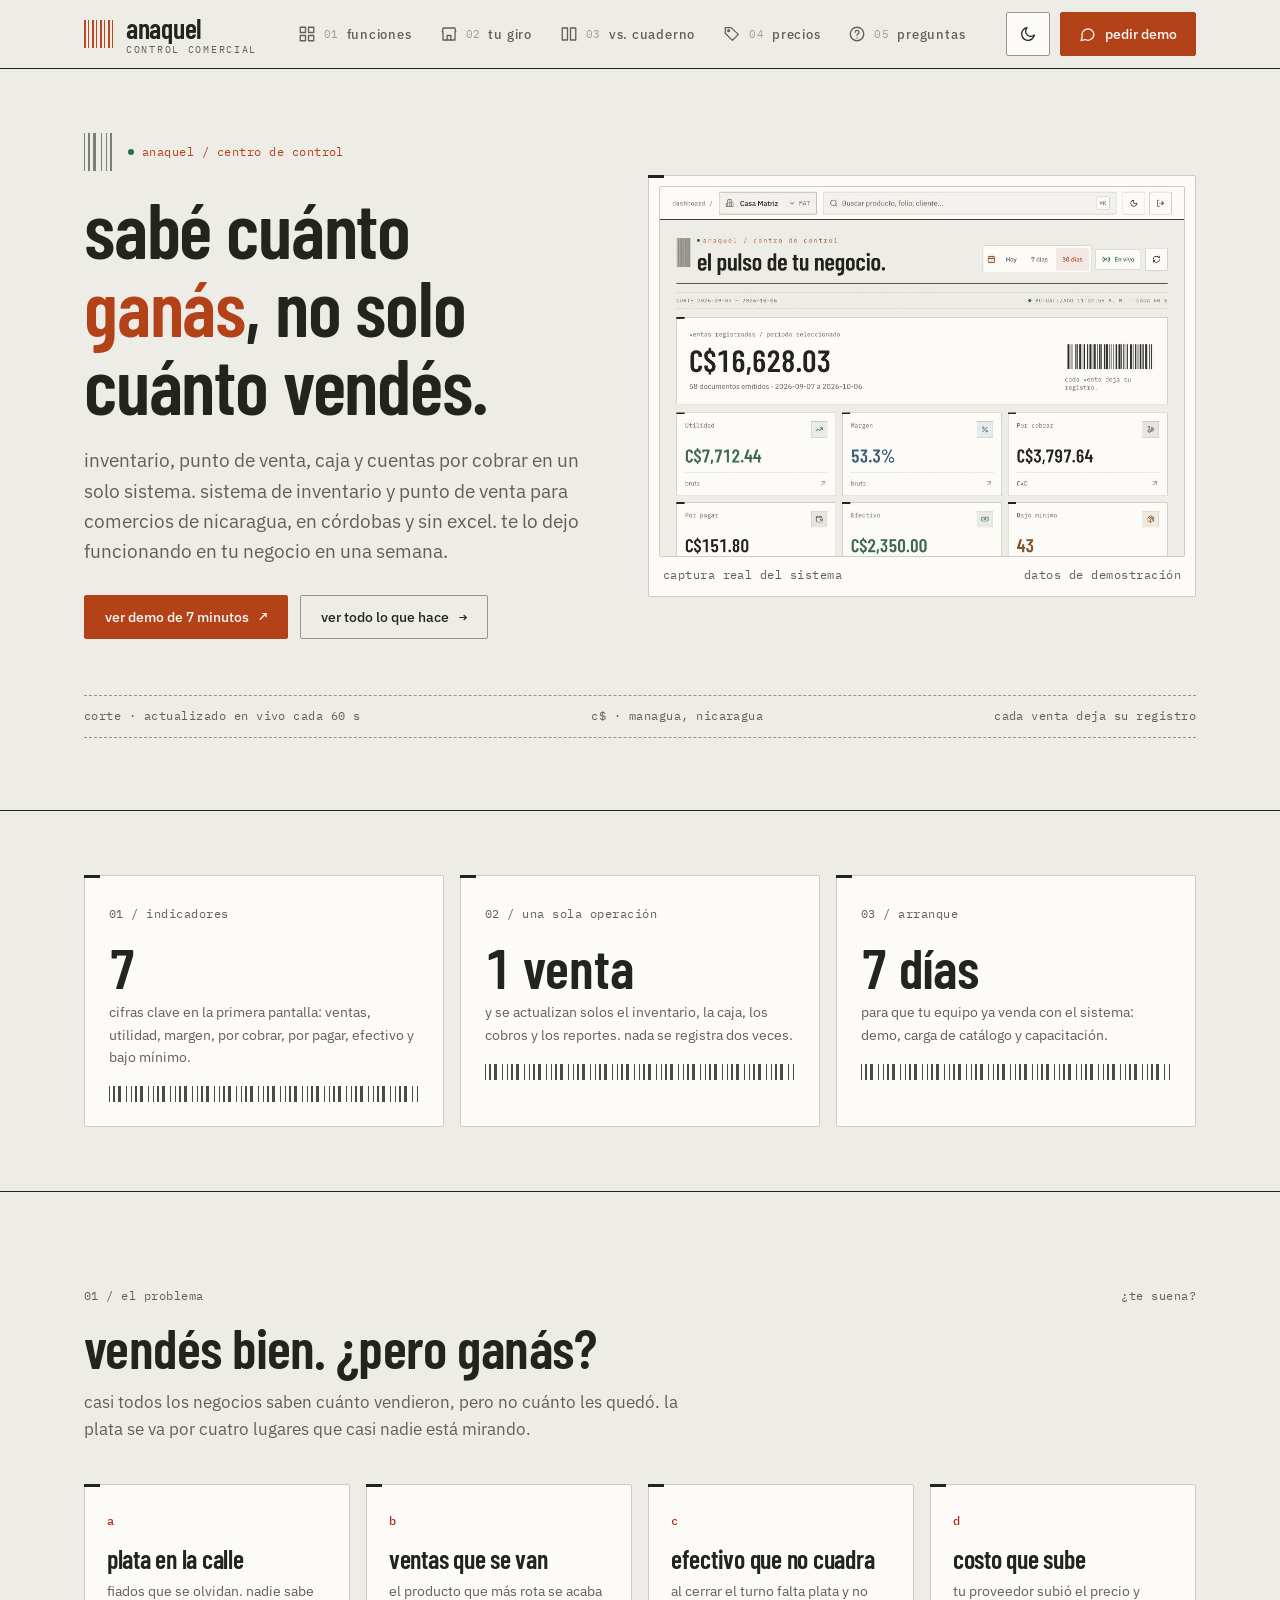
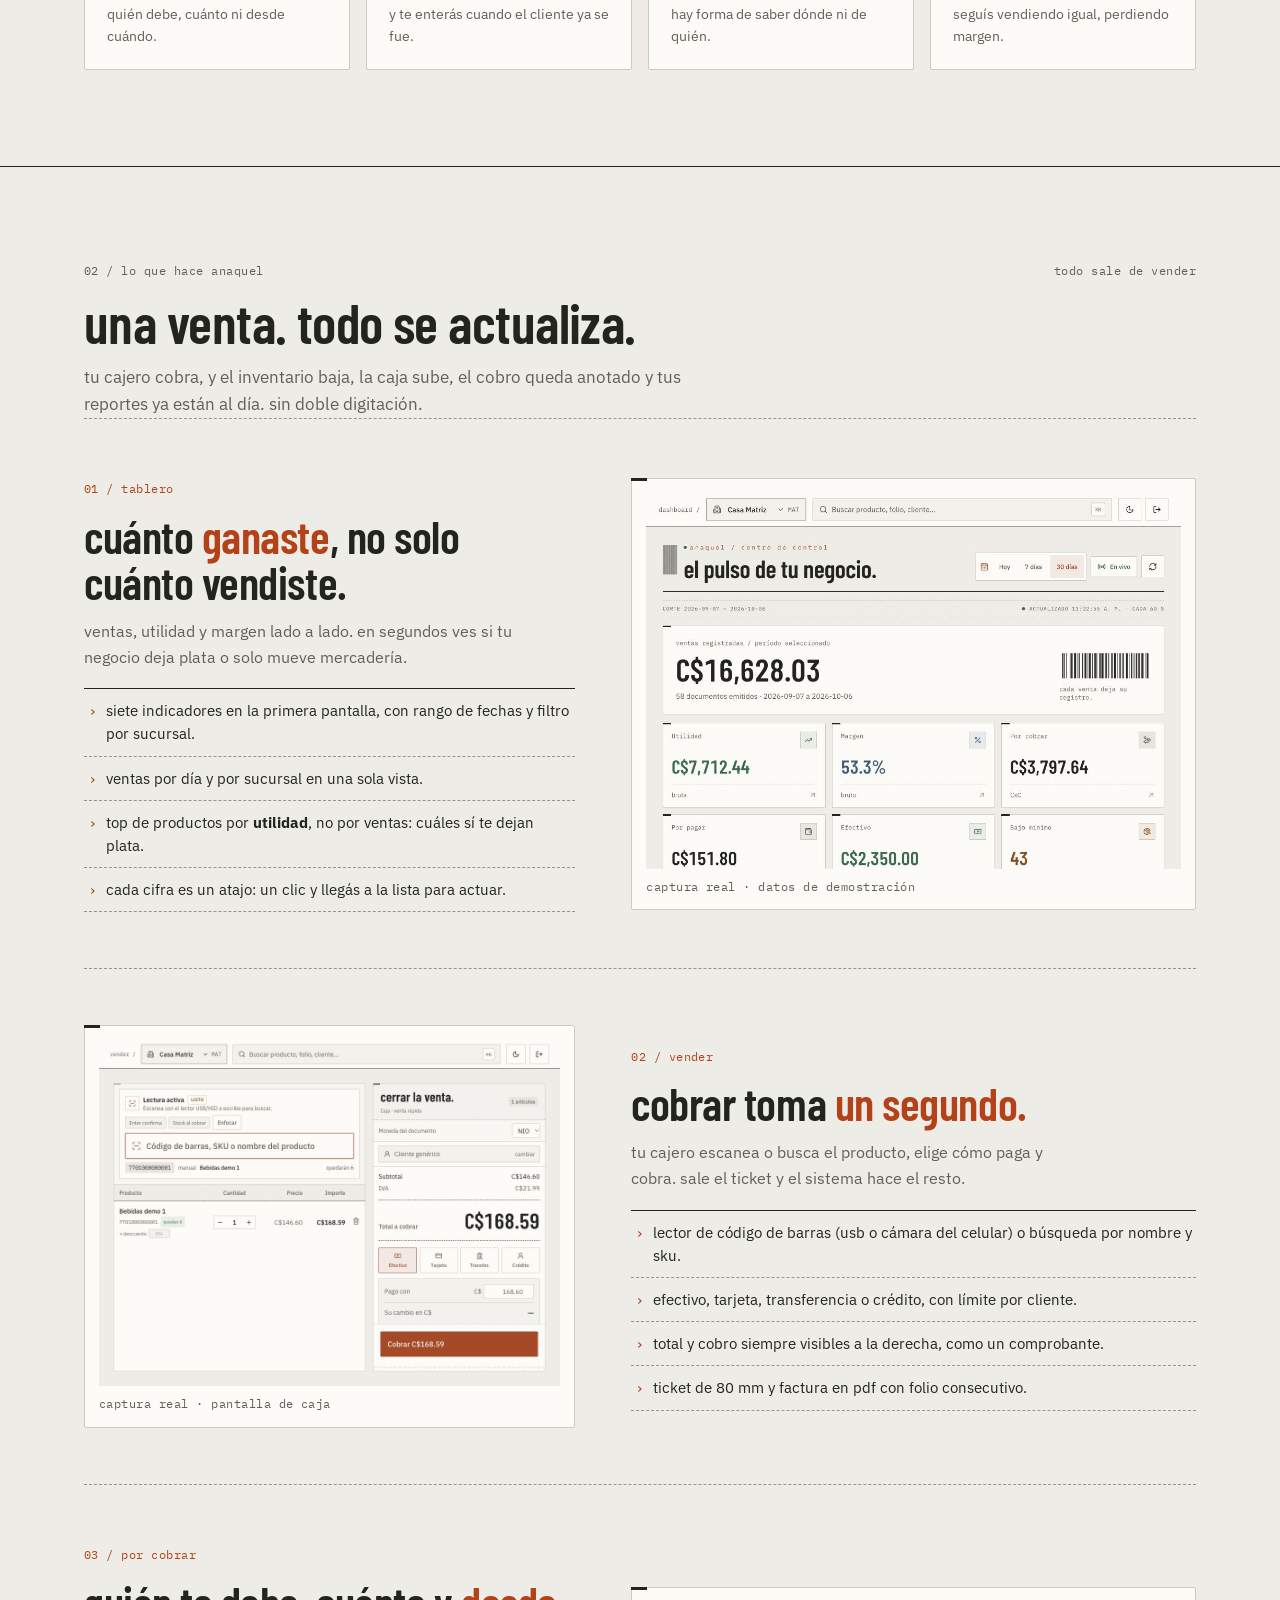
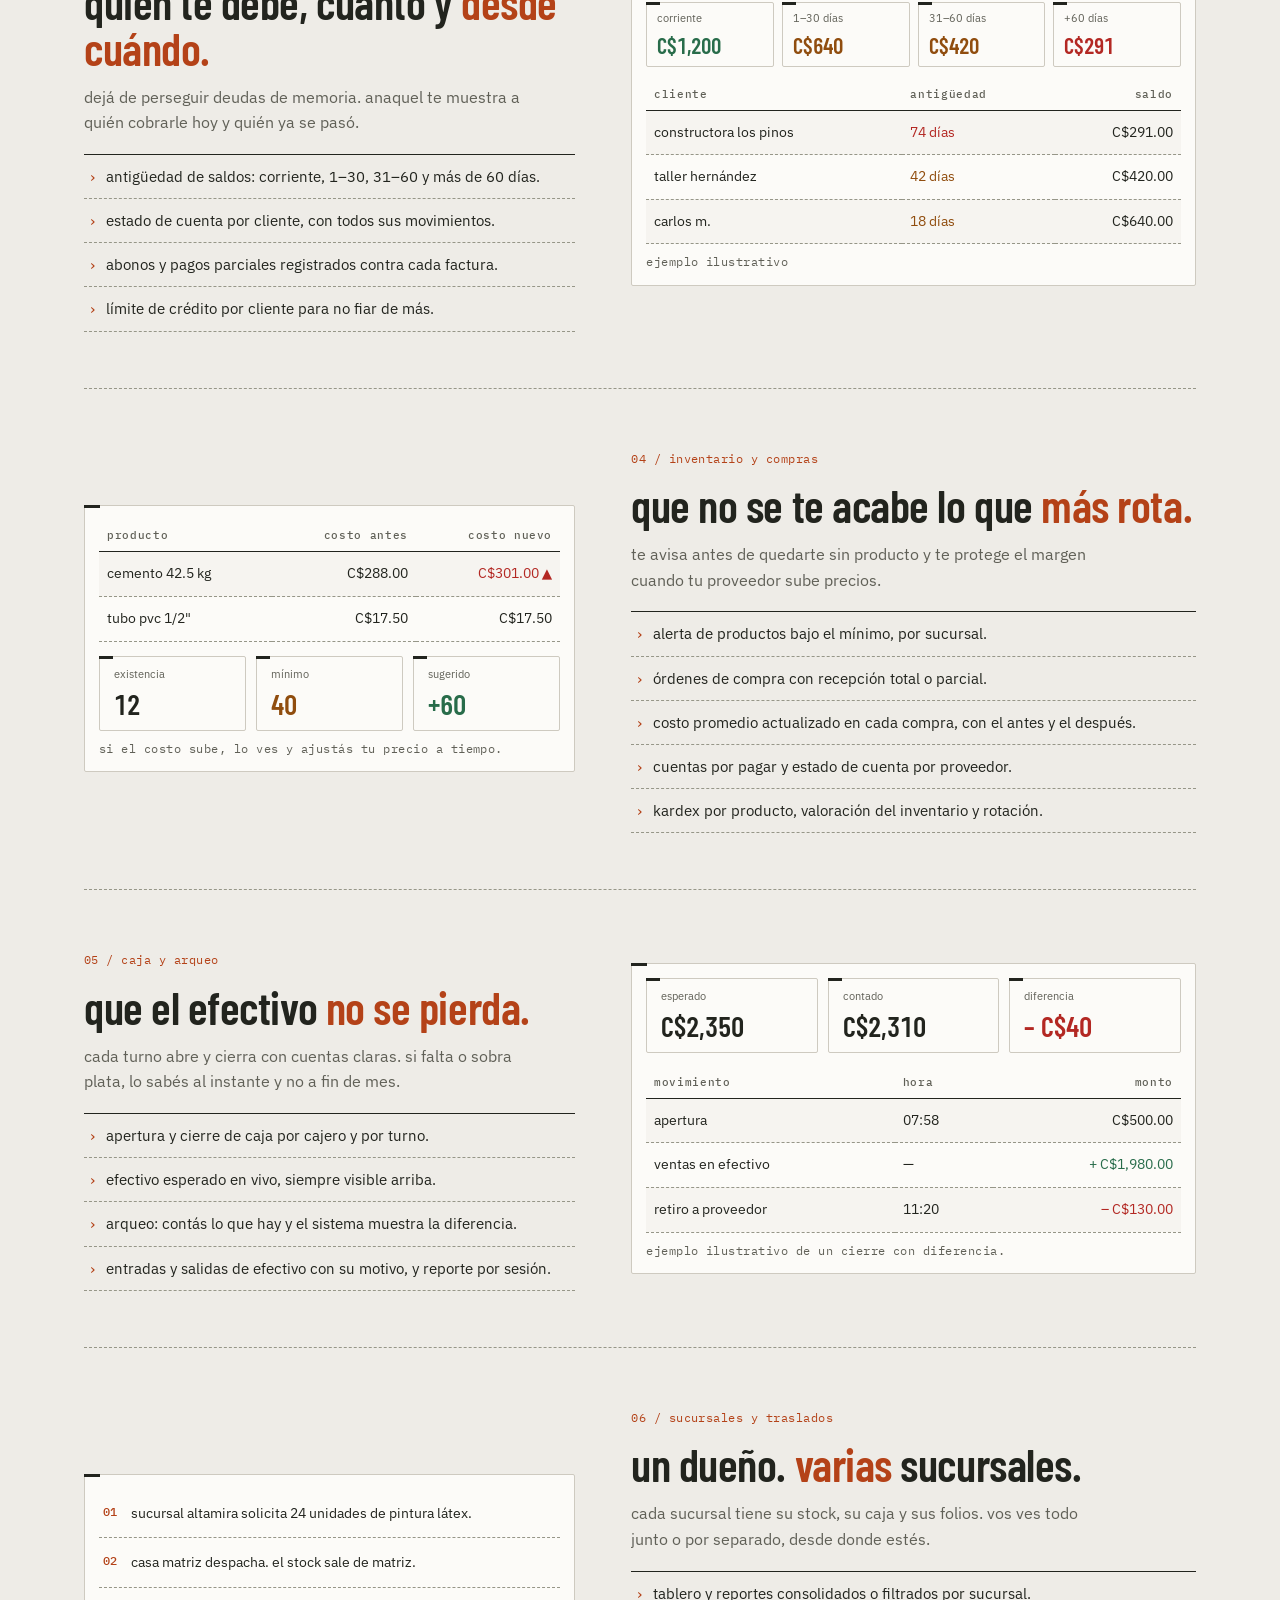
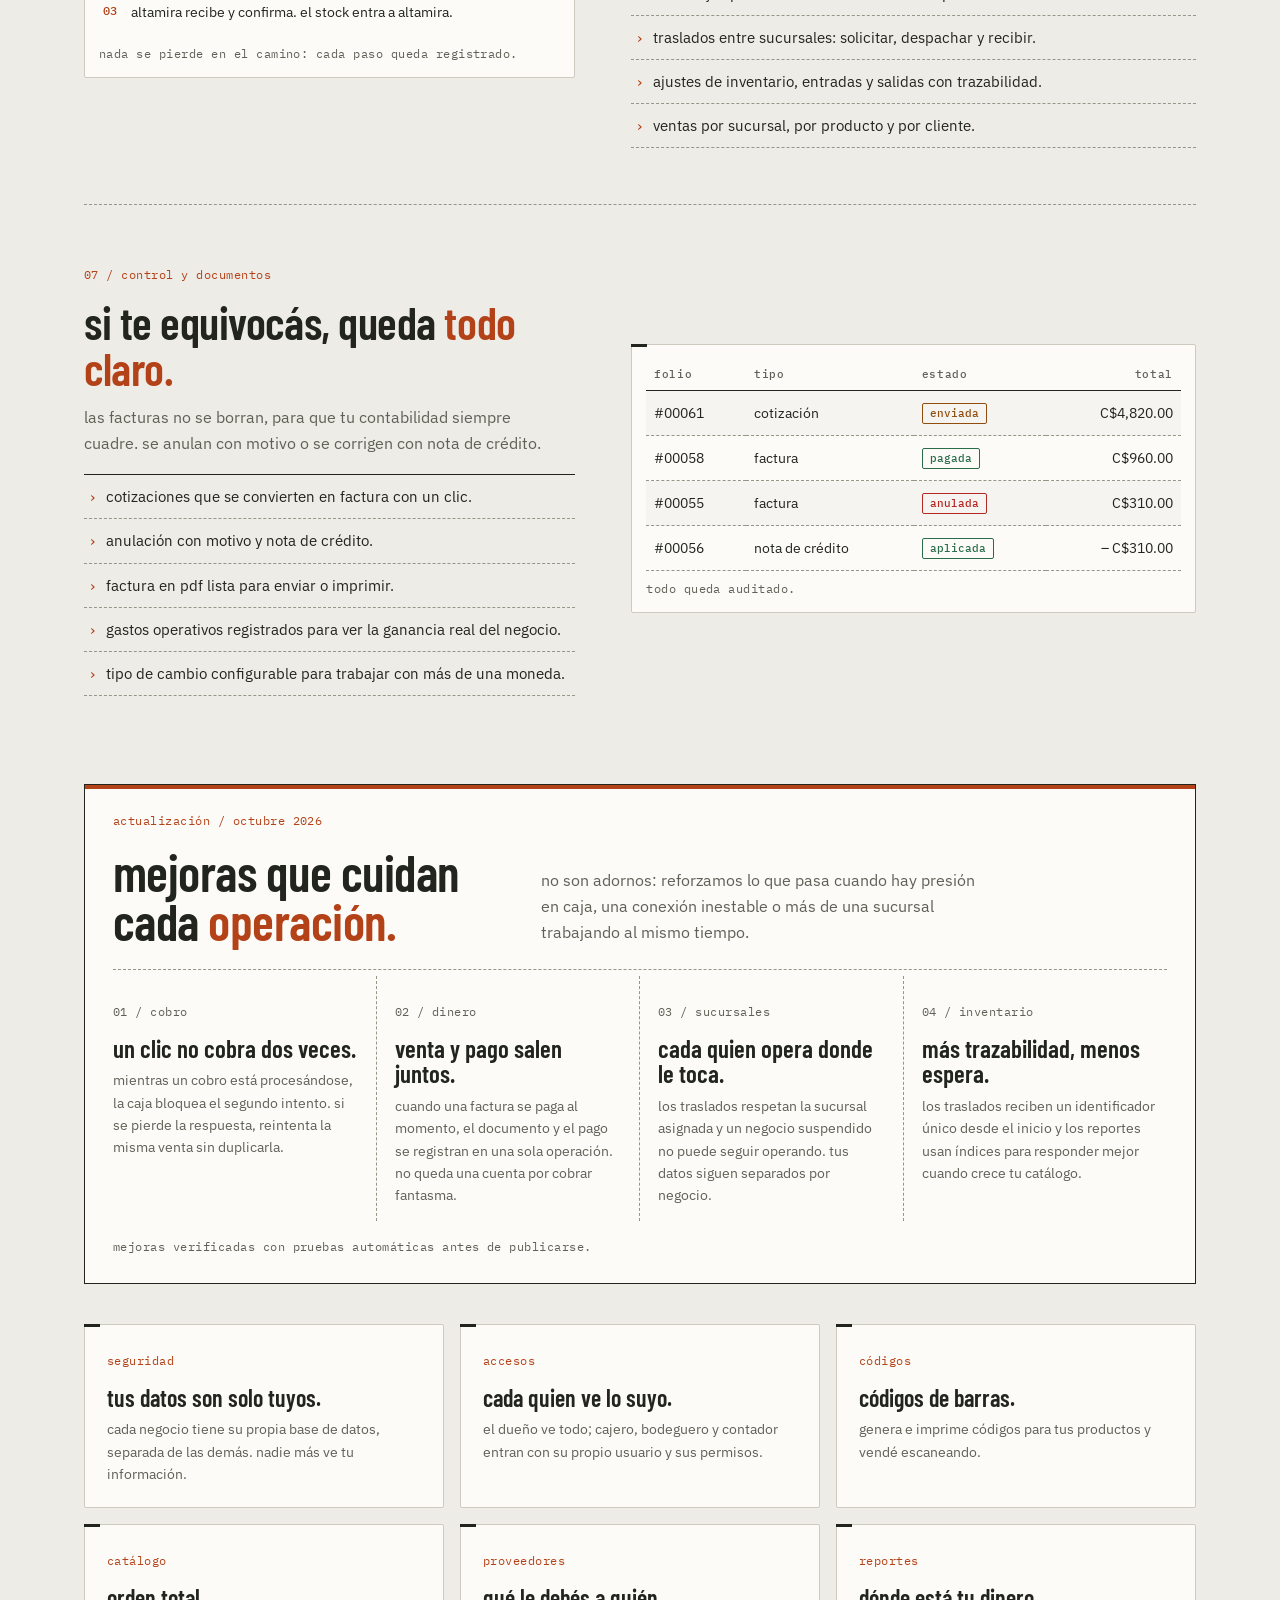
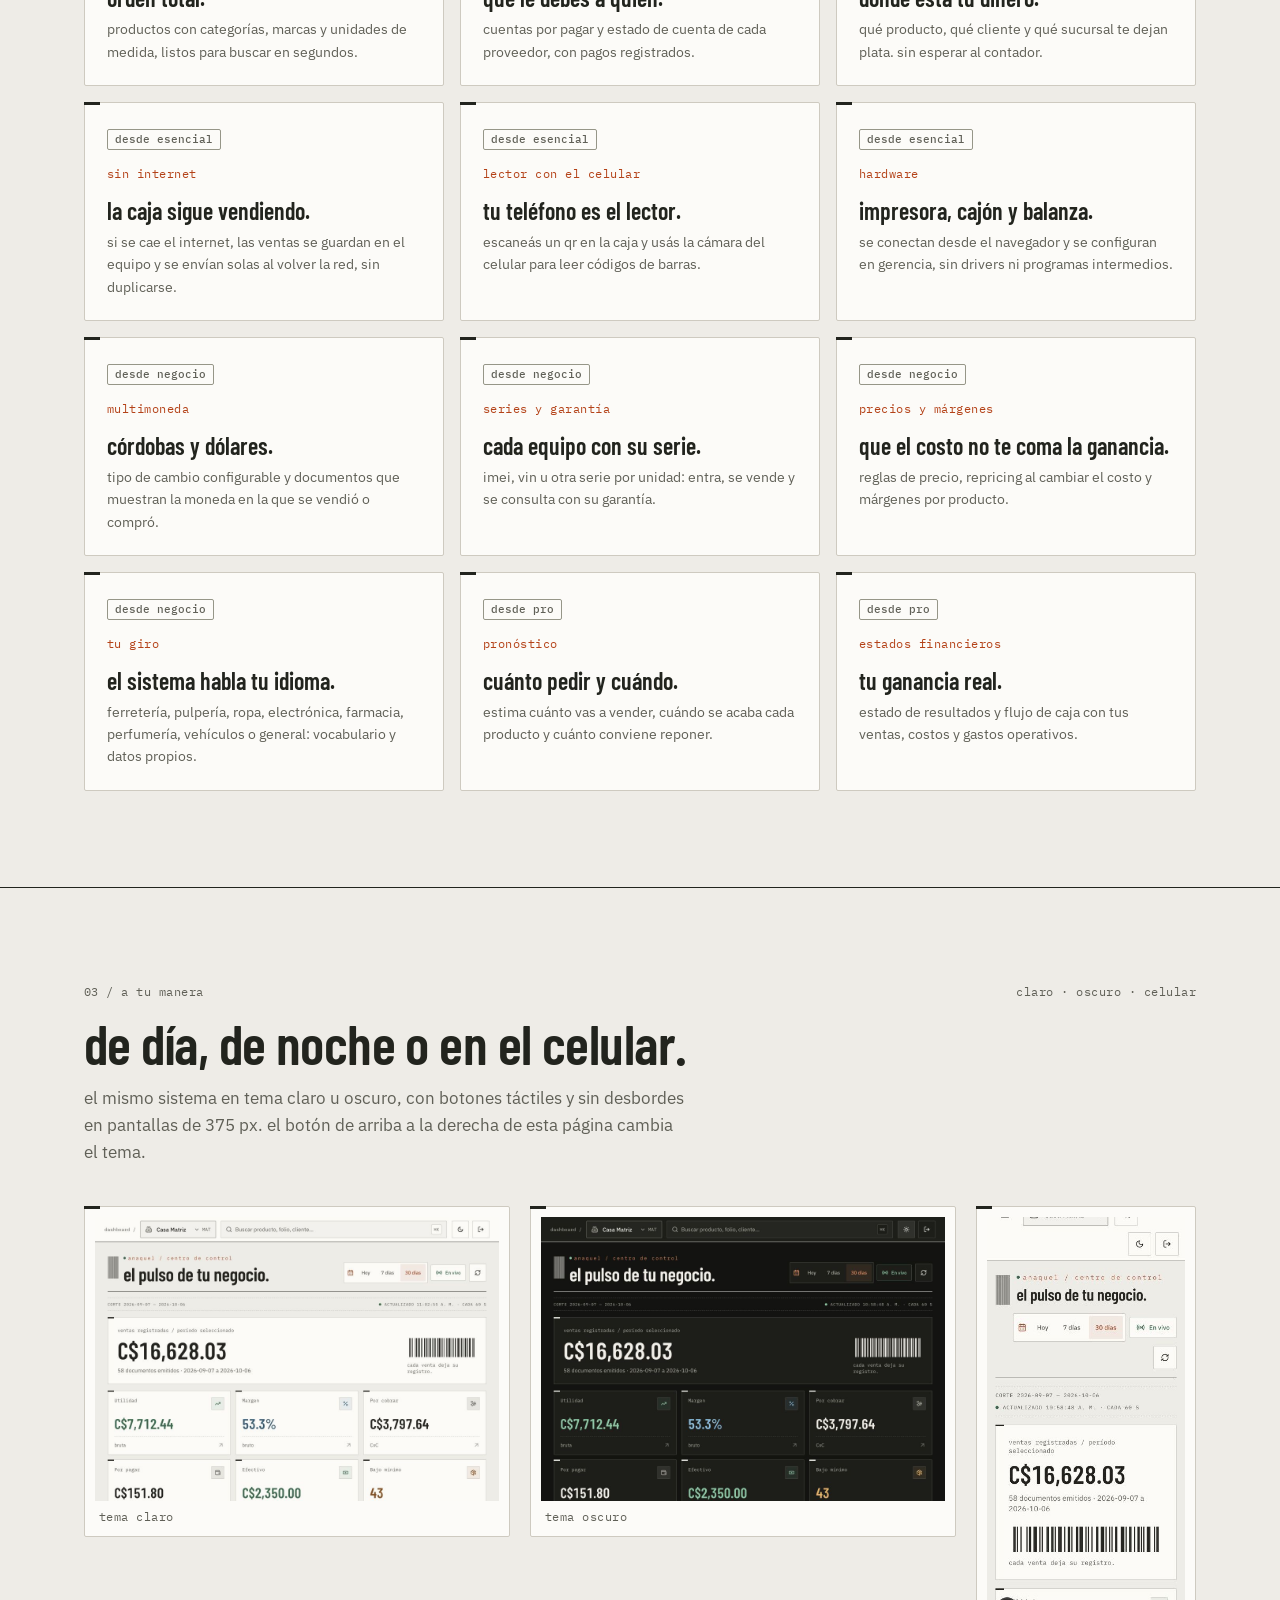
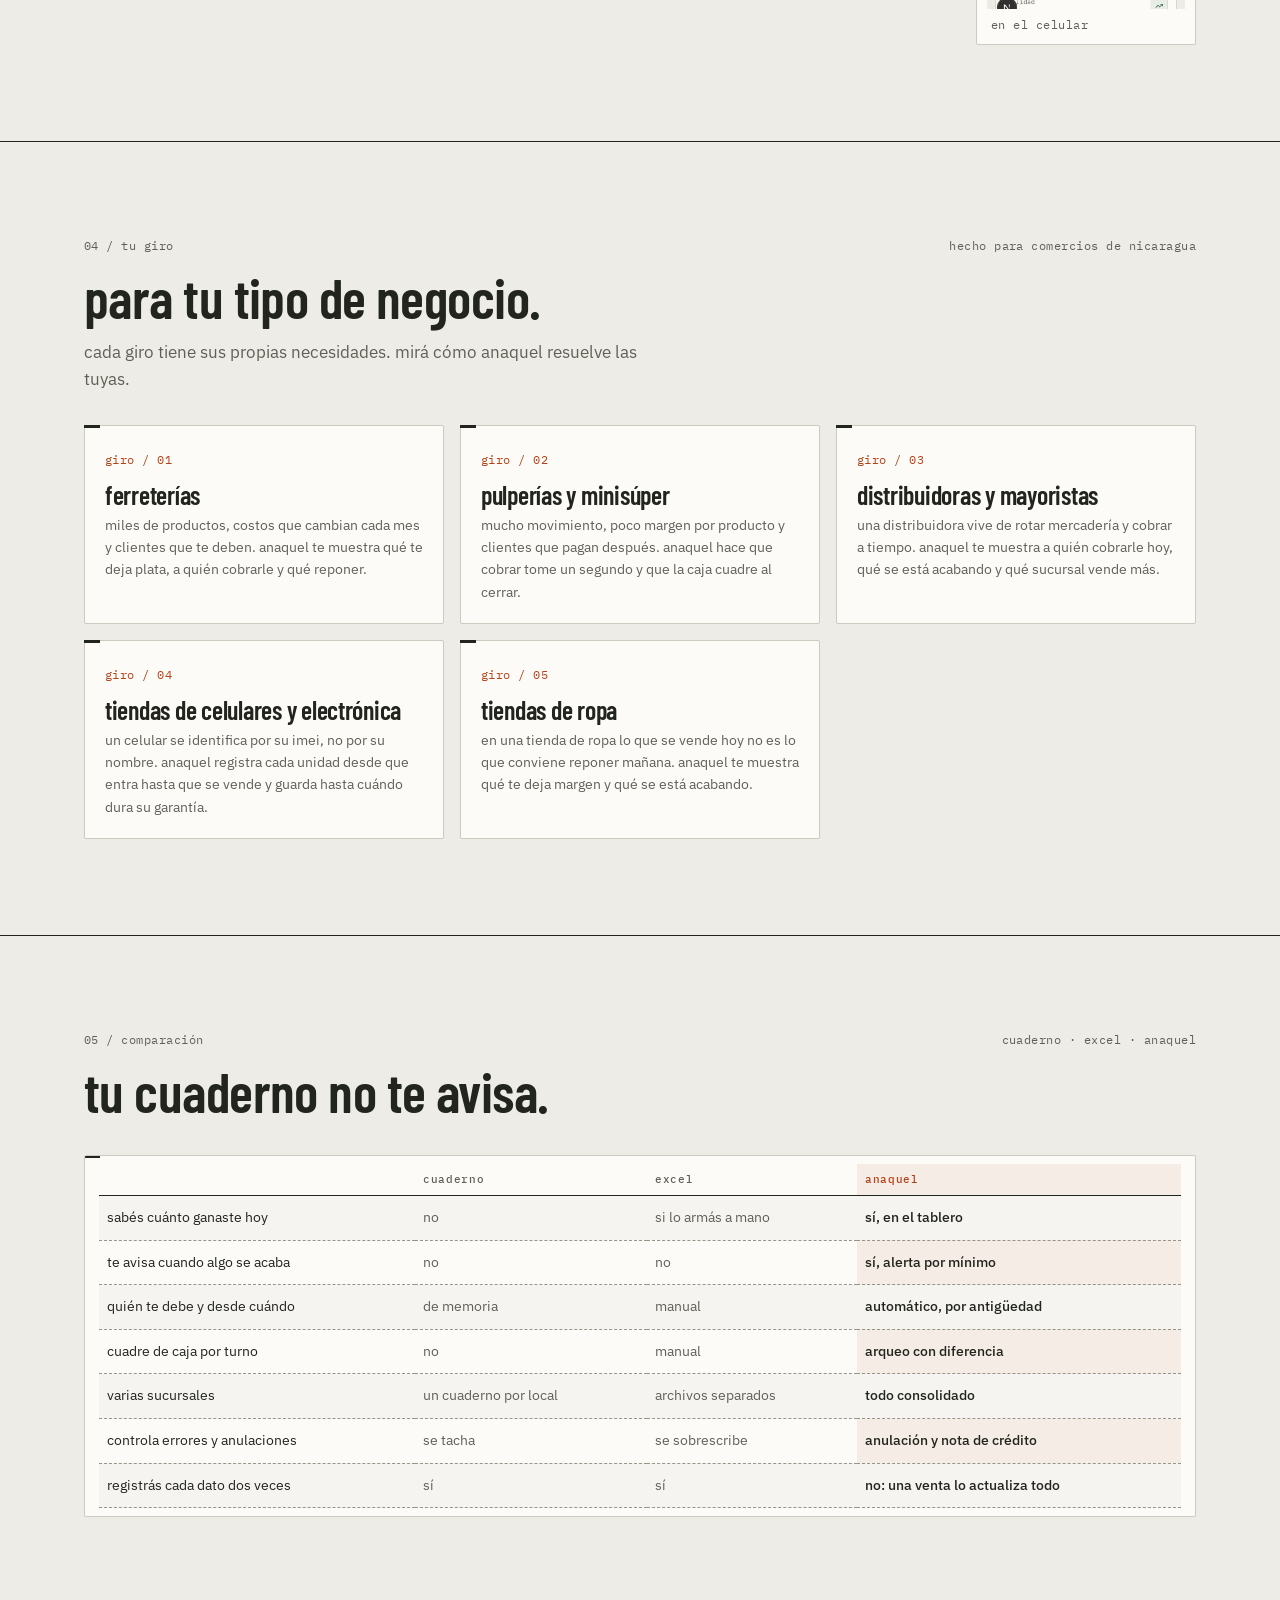
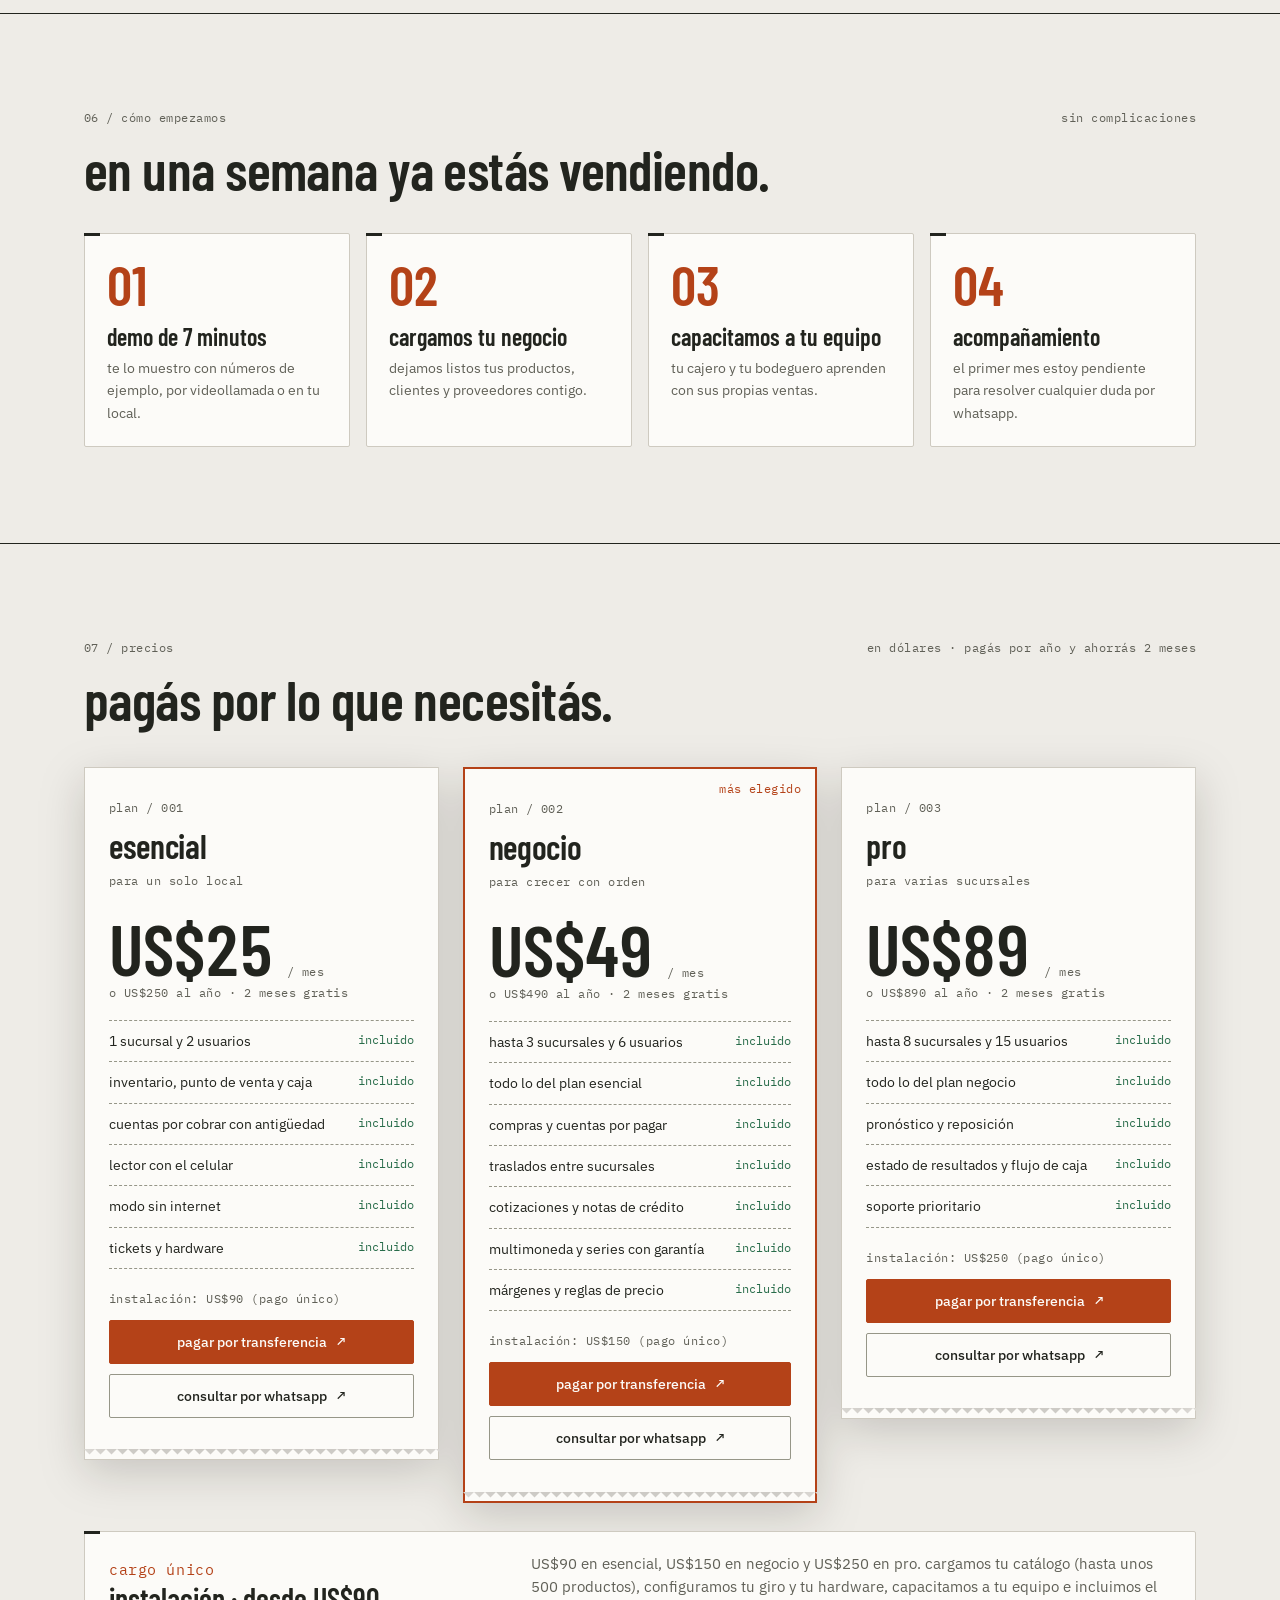
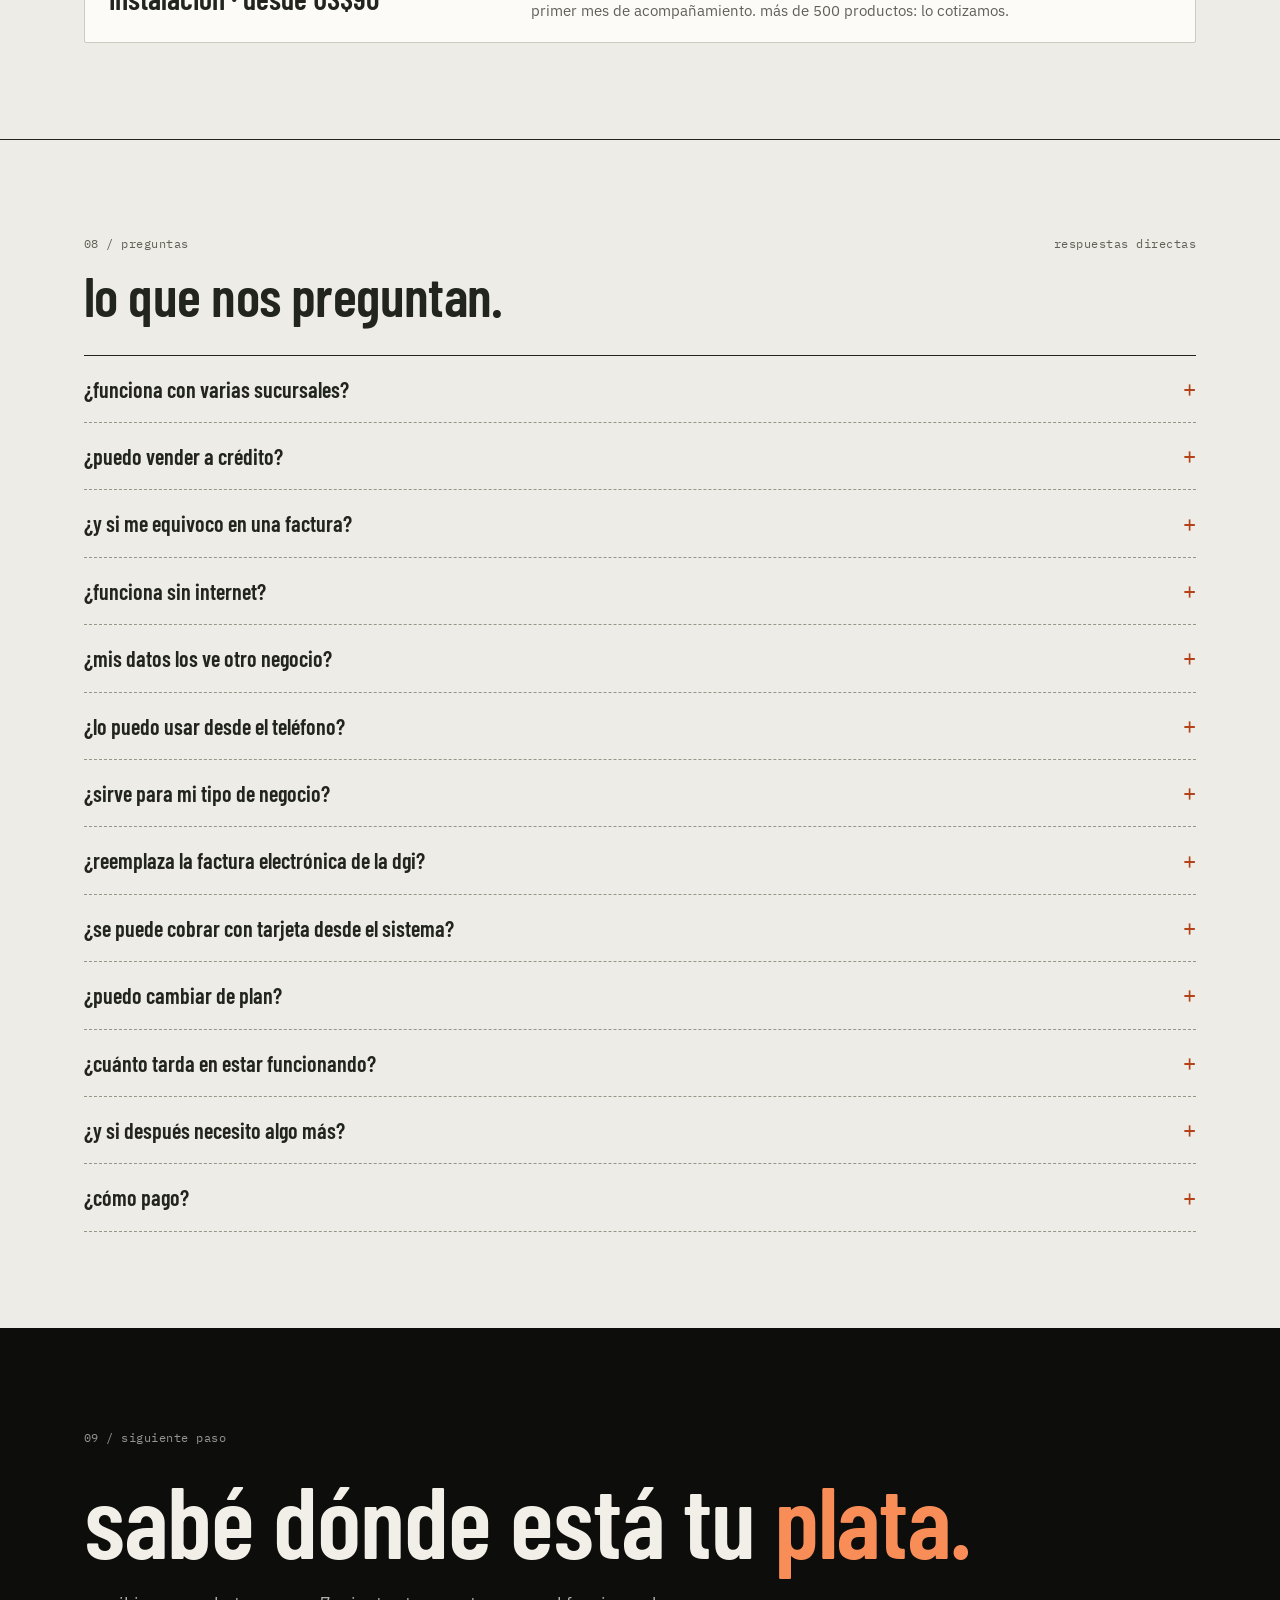
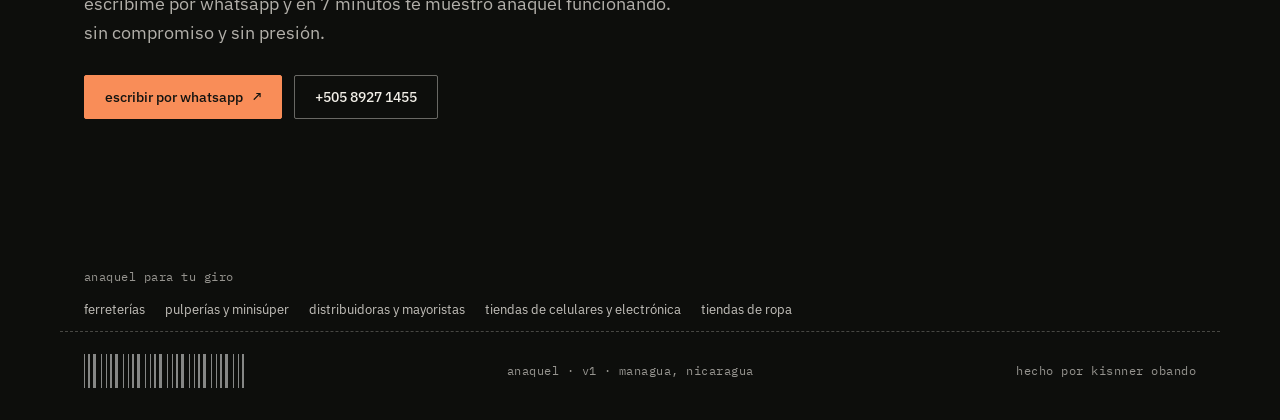
==== commit 4e503c77: "feat: comunica mejoras operativas de anaquel" ====
--- a/index.html
+++ b/index.html
@@ -30,7 +30,7 @@
 <link rel="preconnect" href="https://fonts.googleapis.com">
 <link rel="preconnect" href="https://fonts.gstatic.com" crossorigin>
 <link href="https://fonts.googleapis.com/css2?family=Barlow+Condensed:wght@500;600;700&family=IBM+Plex+Mono:wght@400;500&family=IBM+Plex+Sans:wght@400;500;600&display=swap" rel="stylesheet">
-<link rel="stylesheet" href="assets/anaquel.css?v=d3d92a80">
+<link rel="stylesheet" href="assets/anaquel.css?v=edc1b4f9">
 <script type="application/ld+json">{"@context":"https://schema.org","@type":"Organization","@id":"https://kisnner26.github.io/anaquel-landing/#org","name":"Anaquel","url":"https://kisnner26.github.io/anaquel-landing/","logo":"https://kisnner26.github.io/anaquel-landing/assets/favicon.svg","founder":{"@type":"Person","name":"Kisnner Obando"},"areaServed":[{"@type":"City","name":"Managua"},{"@type":"Country","name":"Nicaragua"}],"contactPoint":{"@type":"ContactPoint","telephone":"+505-8927-1455","contactType":"sales","availableLanguage":"es"}}</script>
 <script type="application/ld+json">{"@context":"https://schema.org","@type":"SoftwareApplication","@id":"https://kisnner26.github.io/anaquel-landing/#app","name":"Anaquel","alternateName":"Anaquel control comercial","applicationCategory":"BusinessApplication","operatingSystem":"Web, Android, iOS (aplicación web instalable)","inLanguage":"es-NI","url":"https://kisnner26.github.io/anaquel-landing/","description":"Sistema de inventario, punto de venta, caja, compras, cuentas por cobrar y reportes en córdobas para comercios de Nicaragua.","image":"https://kisnner26.github.io/anaquel-landing/assets/og-image.jpg","publisher":{"@id":"https://kisnner26.github.io/anaquel-landing/#org"},"featureList":["Inventario multi-sucursal","Punto de venta con lector de códigos","Caja con arqueo","Cuentas por cobrar con antigüedad de saldos","Modo sin internet","Series y garantía por unidad","Pronóstico y reposición","Multimoneda","Estados financieros"],"offers":{"@type":"AggregateOffer","lowPrice":"25","highPrice":"89","priceCurrency":"USD","offerCount":3,"offers":[{"@type":"Offer","name":"Plan esencial","price":"25","priceCurrency":"USD","priceSpecification":{"@type":"UnitPriceSpecification","price":"25","priceCurrency":"USD","billingDuration":"P1M","unitCode":"MON"},"url":"https://kisnner26.github.io/anaquel-landing/#precios","availability":"https://schema.org/InStock"},{"@type":"Offer","name":"Plan negocio","price":"49","priceCurrency":"USD","priceSpecification":{"@type":"UnitPriceSpecification","price":"49","priceCurrency":"USD","billingDuration":"P1M","unitCode":"MON"},"url":"https://kisnner26.github.io/anaquel-landing/#precios","availability":"https://schema.org/InStock"},{"@type":"Offer","name":"Plan pro","price":"89","priceCurrency":"USD","priceSpecification":{"@type":"UnitPriceSpecification","price":"89","priceCurrency":"USD","billingDuration":"P1M","unitCode":"MON"},"url":"https://kisnner26.github.io/anaquel-landing/#precios","availability":"https://schema.org/InStock"}]}}</script>
 <script type="application/ld+json">{"@context":"https://schema.org","@type":"FAQPage","mainEntity":[{"@type":"Question","name":"¿funciona con varias sucursales?","acceptedAnswer":{"@type":"Answer","text":"Sí. Cada sucursal maneja su propio stock, su caja y sus folios. Vos ves todo consolidado o filtrado por sucursal, y podés mover mercadería entre locales con traslados."}},{"@type":"Question","name":"¿puedo vender a crédito?","acceptedAnswer":{"@type":"Answer","text":"Sí. Podés fijar un límite de crédito por cliente y llevar el control de lo que te deben, con antigüedad de saldos y estado de cuenta."}},{"@type":"Question","name":"¿y si me equivoco en una factura?","acceptedAnswer":{"@type":"Answer","text":"Las facturas no se borran, para que tu contabilidad cuadre. Se anulan indicando el motivo o se corrigen con una nota de crédito. Todo queda registrado."}},{"@type":"Question","name":"¿funciona sin internet?","acceptedAnswer":{"@type":"Answer","text":"Sí. Si se cae el internet, la caja sigue vendiendo: las ventas se guardan en ese equipo y se envían solas, sin duplicarse, cuando vuelve la red. Ojo: las ventas pendientes viven en el navegador de esa caja; si cambiás de equipo antes de que se sincronicen, no se transfieren."}},{"@type":"Question","name":"¿mis datos los ve otro negocio?","acceptedAnswer":{"@type":"Answer","text":"No. Cada negocio tiene su propia base de datos, separada de las demás."}},{"@type":"Question","name":"¿lo puedo usar desde el teléfono?","acceptedAnswer":{"@type":"Answer","text":"Sí. Es una aplicación web instalable: el punto de venta y la consulta de stock funcionan desde el teléfono, y en computadora rinde más para la gerencia. Además podés usar la cámara del celular como lector de códigos de barras."}},{"@type":"Question","name":"¿sirve para mi tipo de negocio?","acceptedAnswer":{"@type":"Answer","text":"Cada negocio elige su giro y el sistema ajusta el vocabulario y los datos que pide: talla y color en ropa, VIN y año en vehículos, serie y garantía en electrónica, caducidad en pulpería y principio activo en farmacia. También hay perfil de ferretería, perfumería y uno general."}},{"@type":"Question","name":"¿reemplaza la factura electrónica de la dgi?","acceptedAnswer":{"@type":"Answer","text":"No por ahora. Anaquel factura y controla todo tu negocio internamente, pero la integración con facturación fiscal electrónica es un paso posterior que se evalúa según tu régimen. Te lo decimos claro desde el inicio."}},{"@type":"Question","name":"¿se puede cobrar con tarjeta desde el sistema?","acceptedAnswer":{"@type":"Answer","text":"Todavía no con un banco real. El sistema registra el cobro con tarjeta como forma de pago, pero no está conectado a un procesador de pagos. Hoy se usa tu datáfono de siempre y se registra la venta."}},{"@type":"Question","name":"¿puedo cambiar de plan?","acceptedAnswer":{"@type":"Answer","text":"Sí. Podés subir de plan cuando tu negocio lo necesite, por ejemplo al abrir una segunda sucursal."}},{"@type":"Question","name":"¿cuánto tarda en estar funcionando?","acceptedAnswer":{"@type":"Answer","text":"Alrededor de una semana: demo, carga de tu catálogo, capacitación del equipo y arranque."}},{"@type":"Question","name":"¿y si después necesito algo más?","acceptedAnswer":{"@type":"Answer","text":"El sistema lo desarrollo yo mismo en Managua, así que me podés pedir mejoras y las conversamos directo, sin call centers."}},{"@type":"Question","name":"¿cómo pago?","acceptedAnswer":{"@type":"Answer","text":"Por transferencia bancaria o efectivo, con recibo. Podés pagar mes a mes o por año adelantado y ahorrar dos meses."}}]}</script>
@@ -289,6 +289,37 @@
         <p class="code cap">todo queda auditado.</p>
       </div>
     </div>
+
+    <aside class="release" aria-labelledby="mejoras-recientes">
+      <div class="release-head">
+        <span class="code accent">actualización / octubre 2026</span>
+        <h3 id="mejoras-recientes">mejoras que cuidan cada <em>operación.</em></h3>
+        <p>no son adornos: reforzamos lo que pasa cuando hay presión en caja, una conexión inestable o más de una sucursal trabajando al mismo tiempo.</p>
+      </div>
+      <div class="release-grid">
+        <article>
+          <span class="code">01 / cobro</span>
+          <h4>un clic no cobra dos veces.</h4>
+          <p>mientras un cobro está procesándose, la caja bloquea el segundo intento. si se pierde la respuesta, reintenta la misma venta sin duplicarla.</p>
+        </article>
+        <article>
+          <span class="code">02 / dinero</span>
+          <h4>venta y pago salen juntos.</h4>
+          <p>cuando una factura se paga al momento, el documento y el pago se registran en una sola operación. no queda una cuenta por cobrar fantasma.</p>
+        </article>
+        <article>
+          <span class="code">03 / sucursales</span>
+          <h4>cada quien opera donde le toca.</h4>
+          <p>los traslados respetan la sucursal asignada y un negocio suspendido no puede seguir operando. tus datos siguen separados por negocio.</p>
+        </article>
+        <article>
+          <span class="code">04 / inventario</span>
+          <h4>más trazabilidad, menos espera.</h4>
+          <p>los traslados reciben un identificador único desde el inicio y los reportes usan índices para responder mejor cuando crece tu catálogo.</p>
+        </article>
+      </div>
+      <p class="code release-note">mejoras verificadas con pruebas automáticas antes de publicarse.</p>
+    </aside>
 
     <div class="more">
       <div class="panel"><span class="code accent">seguridad</span><h4>tus datos son solo tuyos.</h4><p>cada negocio tiene su propia base de datos, separada de las demás. nadie más ve tu información.</p></div>
--- a/assets/anaquel.css
+++ b/assets/anaquel.css
@@ -128,6 +128,22 @@
 .fl .st b{font:500 12px/1.6 var(--font-mono);color:hsl(var(--primary));flex:none}
 .cash3{display:grid;grid-template-columns:repeat(3,1fr);gap:10px;margin-bottom:14px}
 
+/* ---- mejoras recientes ---- */
+.release{margin-top:32px;padding:28px;border:1px solid hsl(var(--foreground));background:hsl(var(--surface));position:relative;overflow:hidden}
+.release::before{content:"";position:absolute;inset:0 0 auto;width:100%;height:4px;background:hsl(var(--primary))}
+.release-head{display:grid;grid-template-columns:minmax(220px,.9fr) minmax(260px,1.45fr);gap:18px 40px;align-items:end;padding-bottom:24px;border-bottom:1px dashed hsl(var(--border-strong))}
+.release-head h3{font-size:clamp(34px,4vw,52px);line-height:.95;grid-column:1;margin:0}
+.release-head h3 em{font-style:normal;color:hsl(var(--primary))}
+.release-head p{grid-column:2;grid-row:1 / span 2;color:hsl(var(--muted-foreground));max-width:44ch;margin:0}
+.release-head .code{grid-column:1}
+.release-grid{display:grid;grid-template-columns:repeat(4,1fr);gap:0;margin-top:6px}
+.release-grid article{padding:22px 18px 14px;border-right:1px dashed hsl(var(--border-strong))}
+.release-grid article:first-child{padding-left:0}
+.release-grid article:last-child{border-right:0;padding-right:0}
+.release-grid h4{font:600 25px/1.02 var(--font-display);margin:12px 0 8px}
+.release-grid p{font-size:14px;color:hsl(var(--muted-foreground));margin:0}
+.release-note{display:block;margin-top:18px;color:hsl(var(--muted-foreground))}
+
 /* ---- más ---- */
 .more{display:grid;grid-template-columns:repeat(3,1fr);gap:16px;margin-top:40px}
 .more .panel{padding:22px}
@@ -201,7 +217,11 @@
   .hero{padding:40px 0 56px}
   .hero-grid,.feat{grid-template-columns:1fr;gap:32px}
   .feat.rev .txt{order:0}
-  .stats,.more,.plans{grid-template-columns:1fr}
+  .stats,.more,.plans,.release-grid{grid-template-columns:1fr 1fr}
+  .release-head{grid-template-columns:1fr;gap:14px}
+  .release-head h3,.release-head p,.release-head .code{grid-column:1;grid-row:auto}
+  .release-grid article:nth-child(2){border-right:0;padding-right:0}
+  .release-grid article:nth-child(3){padding-left:0}
   .pain,.steps{grid-template-columns:1fr 1fr}
   .modes{grid-template-columns:1fr 1fr}.modes .mobile{grid-column:1/-1;max-width:260px}
   section{padding:68px 0}
@@ -209,7 +229,10 @@
 }
 @media (max-width:560px){
   .w{padding:0 16px}
-  .pain,.steps,.modes{grid-template-columns:1fr}
+  .pain,.steps,.modes,.release-grid{grid-template-columns:1fr}
+  .release{padding:22px 18px}
+  .release-grid article,.release-grid article:nth-child(2),.release-grid article:nth-child(3),.release-grid article:last-child{padding:18px 0;border-right:0;border-bottom:1px dashed hsl(var(--border-strong))}
+  .release-grid article:last-child{border-bottom:0}
   .kpis{grid-template-columns:1fr 1fr}
   .aging{grid-template-columns:1fr 1fr}
   .cash3{grid-template-columns:1fr}
@@ -312,7 +335,7 @@
 header.top .burger[aria-expanded="true"] .i-open{opacity:0}
 header.top .burger[aria-expanded="true"] .i-close{opacity:1}
 
-header.top .drawer{border-top:1px solid hsl(var(--border-strong));background:hsl(var(--canvas));max-height:calc(100dvh - 68px);overflow:auto}
+header.top .drawer{position:absolute;left:0;right:0;top:100%;border-top:1px solid hsl(var(--border-strong));border-bottom:1px solid hsl(var(--foreground));background:hsl(var(--canvas));max-height:calc(100dvh - 69px);overflow:auto;overscroll-behavior:contain}
 header.top .drawer .w{padding-top:18px;padding-bottom:26px;display:grid;gap:14px}
 header.top .drawer nav{display:grid}
 header.top .drawer nav a{display:flex;align-items:center;gap:14px;min-height:60px;padding:0 4px;border-bottom:1px dashed hsl(var(--border-strong));text-decoration:none;color:hsl(var(--foreground));font:600 28px/1 var(--font-display)}
@@ -332,7 +355,7 @@
   header.top .bar{grid-template-columns:1fr auto}
   header.top nav.menu{display:none}
   header.top .burger{display:grid}
-  header.top .cta{display:none}
+  header.top .actions .cta{display:none}
 }
 @media (max-width:560px){
   header.top .brand small{display:none}
